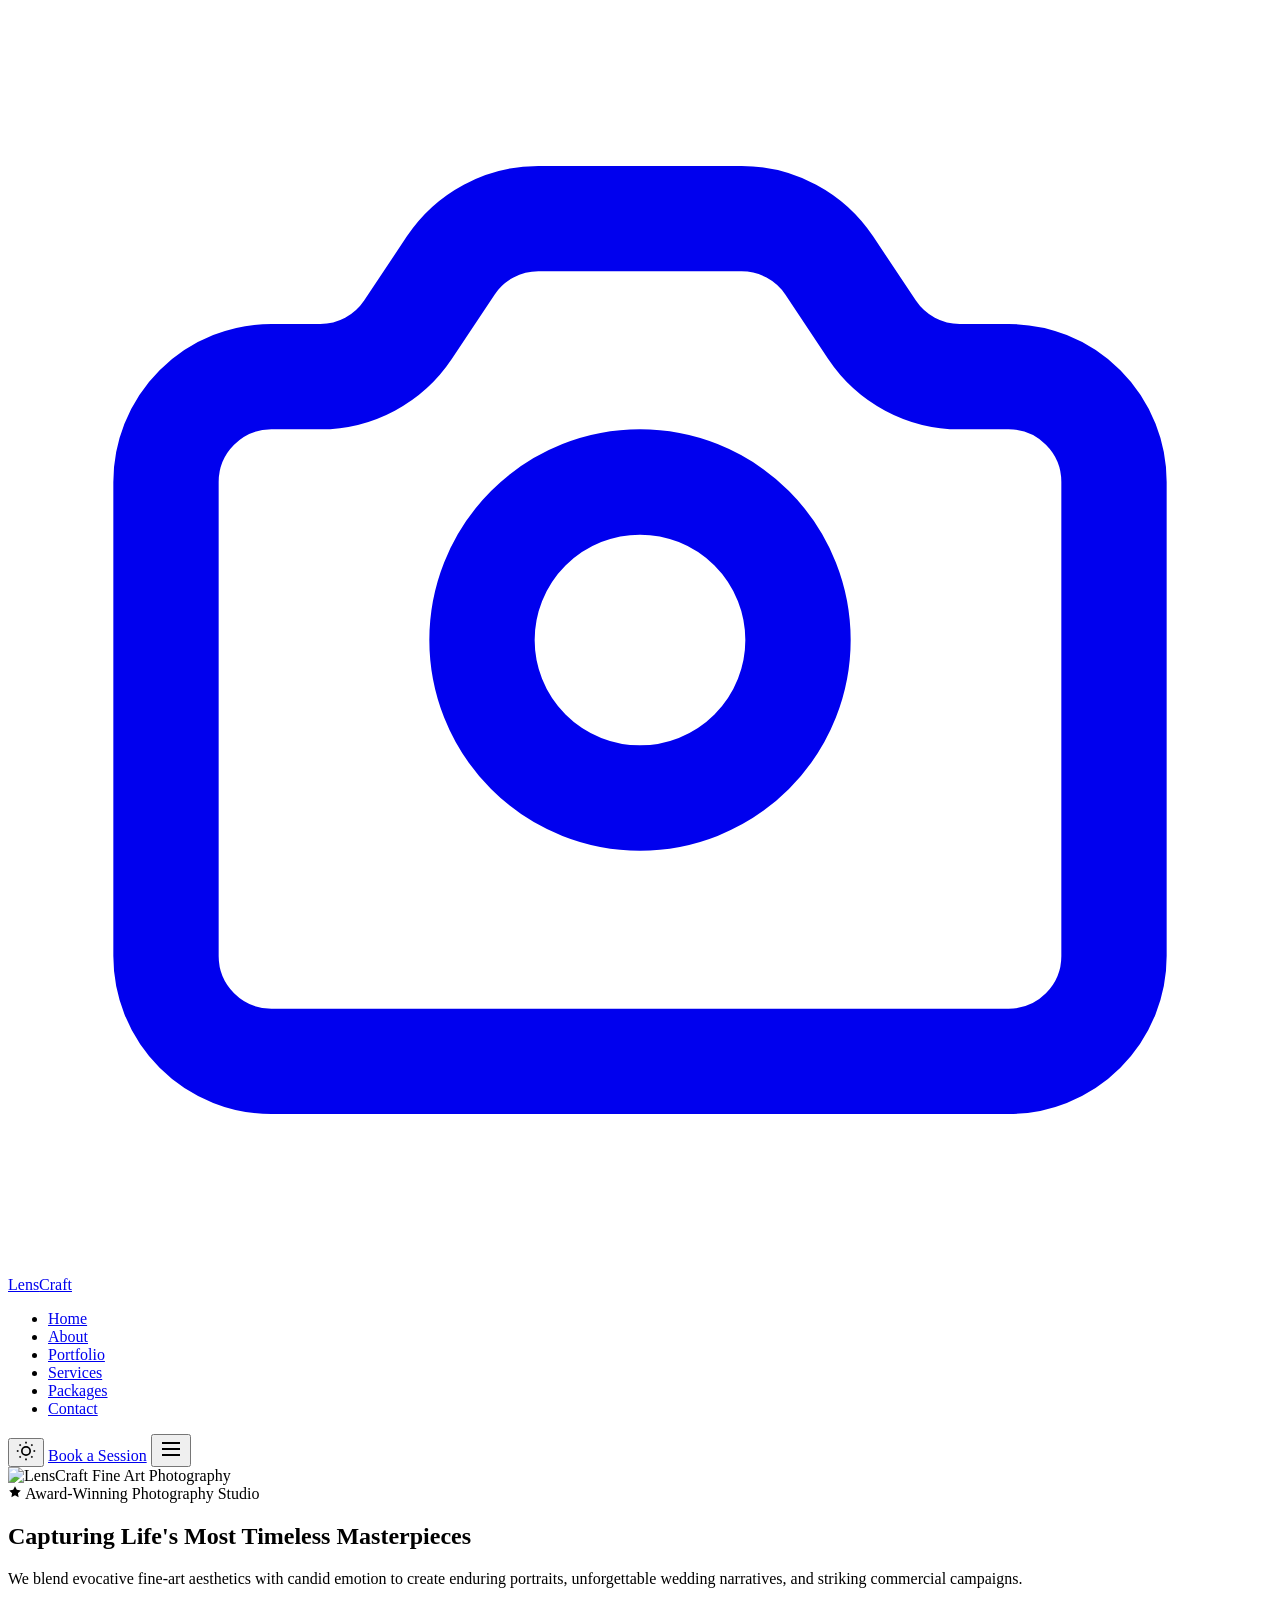
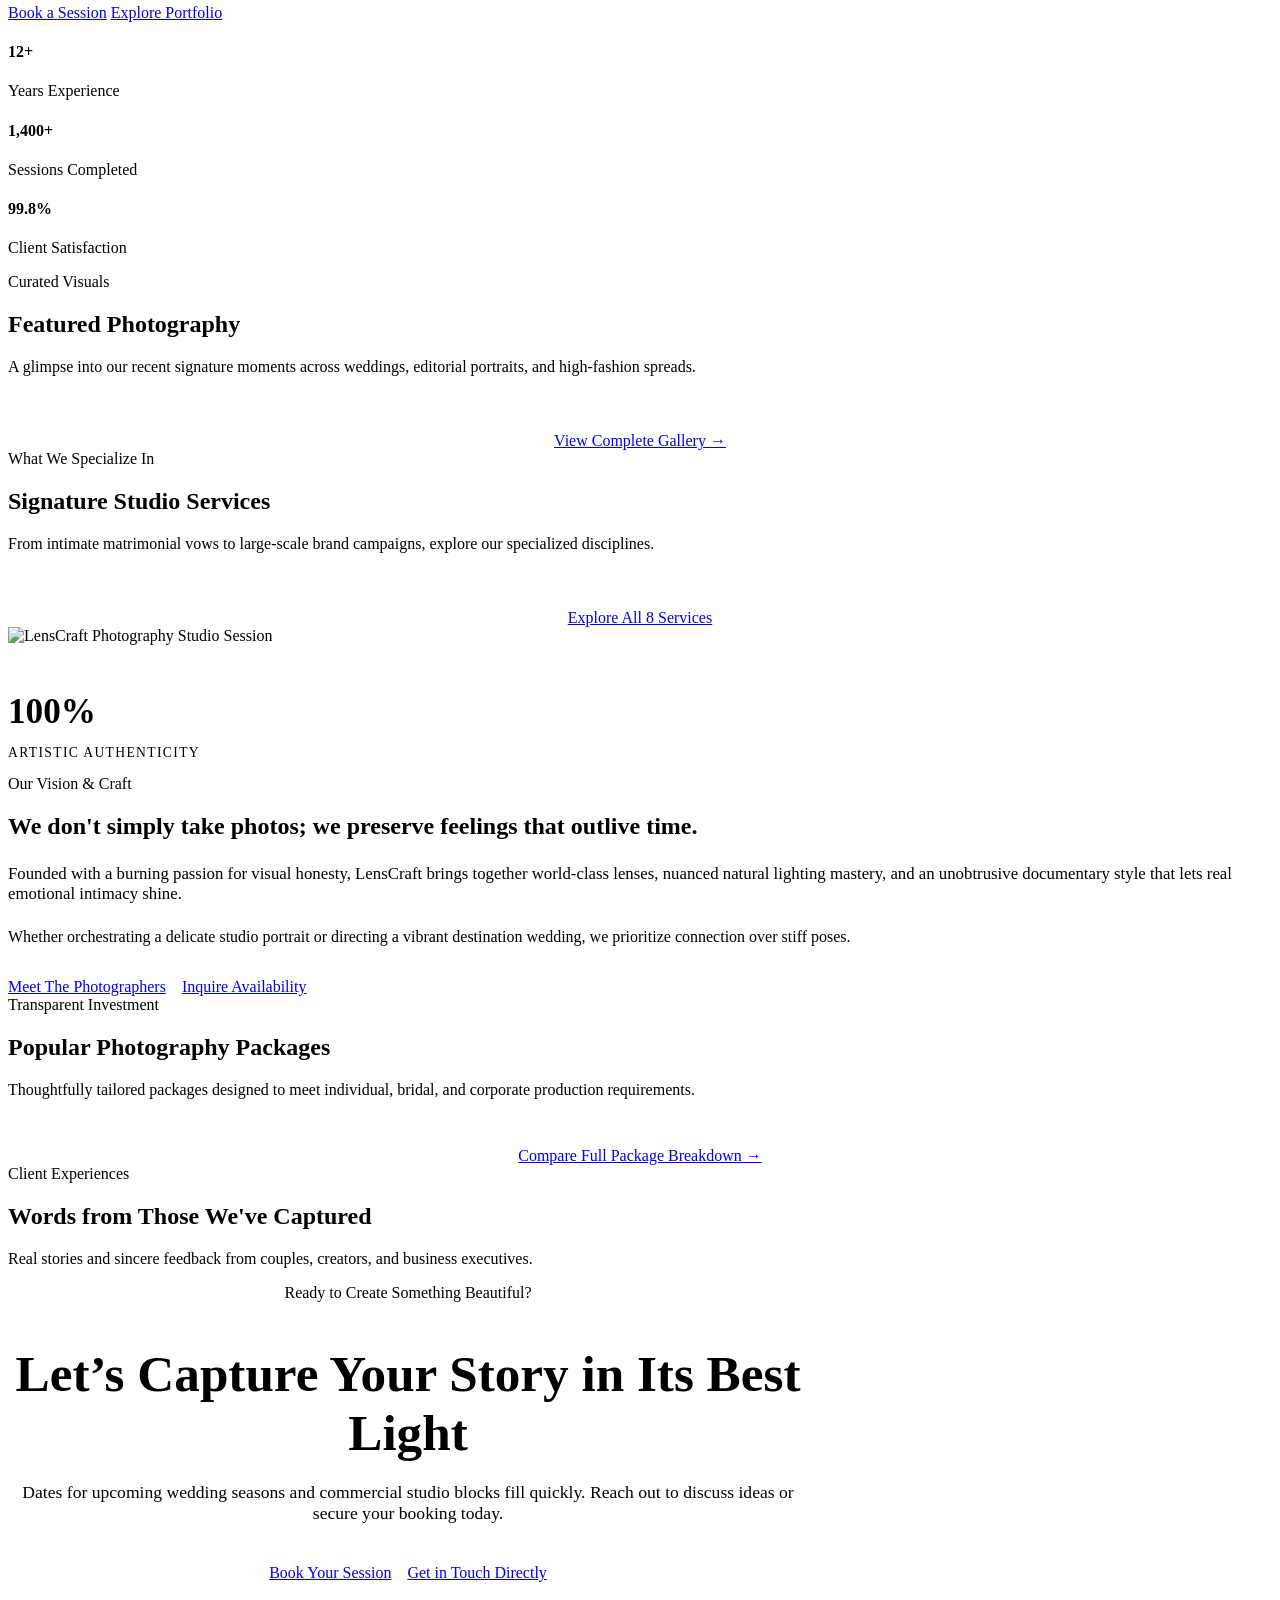
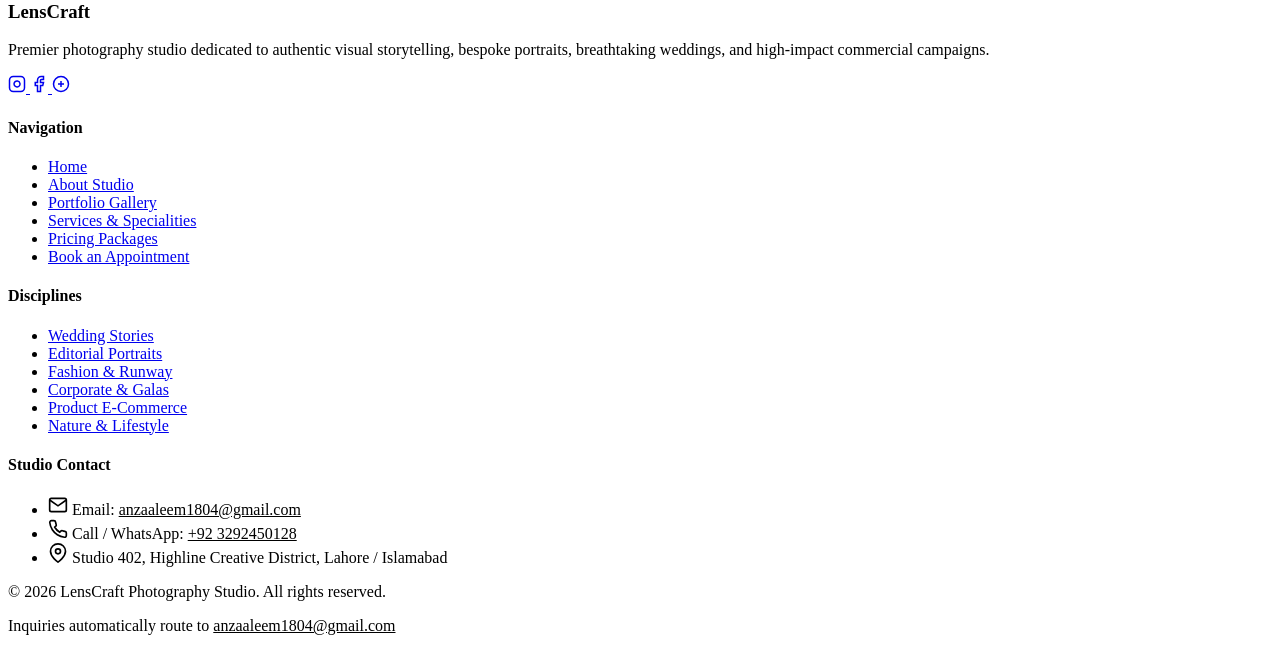
==== index.html @ 735a3389 "Add files via upload" ====
<!DOCTYPE html>
<html lang="en" data-theme="dark">
<head>
  <meta charset="UTF-8">
  <meta name="viewport" content="width=device-width, initial-scale=1.0">
  <title>LensCraft Photography Studio | Master Visual Storytelling</title>
  <meta name="description" content="Premier fine-art photography studio specializing in weddings, editorial portraits, fashion, corporate events, and commercial product photography.">
  <link rel="preconnect" href="https://fonts.googleapis.com">
  <link rel="preconnect" href="https://fonts.gstatic.com" crossorigin>
  <link href="https://fonts.googleapis.com/css2?family=Cormorant+Garamond:ital,wght@0,400;0,500;0,600;0,700;1,400&family=Plus+Jakarta+Sans:wght@300;400;500;600;700&display=swap" rel="stylesheet">
  <link rel="stylesheet" href="css/style.css">
  <link rel="stylesheet" href="css/components.css">
</head>
<body>

  <!-- Navigation Bar -->
  <header class="navbar">
    <div class="nav-container">
      <a href="index.html" class="nav-brand">
        <svg class="brand-icon" viewBox="0 0 24 24" fill="none" stroke="currentColor" stroke-width="2">
          <circle cx="12" cy="12" r="3"></circle>
          <path d="M3 9a2 2 0 0 1 2-2h.93a2 2 0 0 0 1.664-.89l.812-1.22A2 2 0 0 1 10.07 4h3.86a2 2 0 0 1 1.664.89l.812 1.22A2 2 0 0 0 18.07 7H19a2 2 0 0 1 2 2v9a2 2 0 0 1-2 2H5a2 2 0 0 1-2-2V9z"></path>
        </svg>
        Lens<span>Craft</span>
      </a>

      <ul class="nav-menu">
        <li><a href="index.html" class="nav-link active">Home</a></li>
        <li><a href="about.html" class="nav-link">About</a></li>
        <li><a href="portfolio.html" class="nav-link">Portfolio</a></li>
        <li><a href="services.html" class="nav-link">Services</a></li>
        <li><a href="packages.html" class="nav-link">Packages</a></li>
        <li><a href="contact.html" class="nav-link">Contact</a></li>
      </ul>

      <div class="nav-actions">
        <button class="theme-toggle-btn" aria-label="Toggle Dark/Light Mode" title="Toggle Theme">
          <svg class="icon-sun" width="20" height="20" viewBox="0 0 24 24" fill="none" stroke="currentColor" stroke-width="2">
            <circle cx="12" cy="12" r="5"></circle>
            <line x1="12" y1="1" x2="12" y2="3"></line>
            <line x1="12" y1="21" x2="12" y2="23"></line>
            <line x1="4.22" y1="4.22" x2="5.64" y2="5.64"></line>
            <line x1="18.36" y1="18.36" x2="19.78" y2="19.78"></line>
            <line x1="1" y1="12" x2="3" y2="12"></line>
            <line x1="21" y1="12" x2="23" y2="12"></line>
            <line x1="4.22" y1="19.78" x2="5.64" y2="18.36"></line>
            <line x1="18.36" y1="5.64" x2="19.78" y2="4.22"></line>
          </svg>
          <svg class="icon-moon" width="20" height="20" viewBox="0 0 24 24" fill="none" stroke="currentColor" stroke-width="2" style="display:none;">
            <path d="M21 12.79A9 9 0 1 1 11.21 3 7 7 0 0 0 21 12.79z"></path>
          </svg>
        </button>
        <a href="booking.html" class="btn btn-primary btn-sm">Book a Session</a>
        <button class="mobile-nav-toggle" aria-label="Open Navigation Menu">
          <svg width="24" height="24" viewBox="0 0 24 24" fill="none" stroke="currentColor" stroke-width="2">
            <line x1="3" y1="12" x2="21" y2="12"></line>
            <line x1="3" y1="6" x2="21" y2="6"></line>
            <line x1="3" y1="18" x2="21" y2="18"></line>
          </svg>
        </button>
      </div>
    </div>
  </header>

  <main id="main-content">
    <!-- Hero Section -->
    <section class="hero">
      <img src="https://images.unsplash.com/photo-1492691527719-9d1e07e534b4?auto=format&fit=crop&w=1920&q=80" alt="LensCraft Fine Art Photography" class="hero-bg-media">
      <div class="hero-overlay"></div>
      
      <div class="hero-content">
        <span class="hero-subtitle">
          <svg width="14" height="14" viewBox="0 0 24 24" fill="currentColor"><polygon points="12 2 15.09 8.26 22 9.27 17 14.14 18.18 21.02 12 17.77 5.82 21.02 7 14.14 2 9.27 8.91 8.26 12 2"></polygon></svg>
          Award-Winning Photography Studio
        </span>
        <h1 class="hero-title">Capturing Life's Most Timeless Masterpieces</h1>
        <p class="hero-desc">We blend evocative fine-art aesthetics with candid emotion to create enduring portraits, unforgettable wedding narratives, and striking commercial campaigns.</p>
        
        <div class="hero-btns">
          <a href="booking.html" class="btn btn-primary">Book a Session</a>
          <a href="portfolio.html" class="btn btn-outline">Explore Portfolio</a>
        </div>

        <div class="hero-badges">
          <div class="badge-item">
            <h4>12+</h4>
            <p>Years Experience</p>
          </div>
          <div class="badge-item">
            <h4>1,400+</h4>
            <p>Sessions Completed</p>
          </div>
          <div class="badge-item">
            <h4>99.8%</h4>
            <p>Client Satisfaction</p>
          </div>
        </div>
      </div>
    </section>

    <!-- Featured Work Grid -->
    <section class="section">
      <div class="container">
        <div class="section-header">
          <span class="section-tag">Curated Visuals</span>
          <h2>Featured Photography</h2>
          <p>A glimpse into our recent signature moments across weddings, editorial portraits, and high-fashion spreads.</p>
        </div>

        <div class="portfolio-grid" id="homeFeaturedGrid">
          <!-- Populated dynamically via JS -->
        </div>

        <div style="text-align: center; margin-top: 3.5rem;">
          <a href="portfolio.html" class="btn btn-outline">View Complete Gallery &rarr;</a>
        </div>
      </div>
    </section>

    <!-- Services Overview -->
    <section class="section section-alt">
      <div class="container">
        <div class="section-header">
          <span class="section-tag">What We Specialize In</span>
          <h2>Signature Studio Services</h2>
          <p>From intimate matrimonial vows to large-scale brand campaigns, explore our specialized disciplines.</p>
        </div>

        <div class="services-grid" id="homeServicesGrid">
          <!-- Populated dynamically via JS -->
        </div>

        <div style="text-align: center; margin-top: 3.5rem;">
          <a href="services.html" class="btn btn-primary">Explore All 8 Services</a>
        </div>
      </div>
    </section>

    <!-- About Preview -->
    <section class="section">
      <div class="container">
        <div class="about-grid">
          <div class="about-image-stack">
            <img src="https://images.unsplash.com/photo-1542038784456-1ea8e935640e?auto=format&fit=crop&w=800&q=80" alt="LensCraft Photography Studio Session" class="about-main-img">
            <div class="about-floating-badge">
              <h4 style="color:var(--accent-gold); font-size: 2.2rem; margin-bottom: 0.2rem;">100%</h4>
              <p style="font-size: 0.85rem; text-transform: uppercase; letter-spacing: 0.1em; color: var(--text-muted);">Artistic Authenticity</p>
            </div>
          </div>

          <div class="about-text-content">
            <span class="section-tag">Our Vision & Craft</span>
            <h2>We don't simply take photos; we preserve feelings that outlive time.</h2>
            <p style="margin: 1.5rem 0; color: var(--text-muted); font-size: 1.05rem;">
              Founded with a burning passion for visual honesty, LensCraft brings together world-class lenses, nuanced natural lighting mastery, and an unobtrusive documentary style that lets real emotional intimacy shine.
            </p>
            <p style="margin-bottom: 2rem; color: var(--text-muted);">
              Whether orchestrating a delicate studio portrait or directing a vibrant destination wedding, we prioritize connection over stiff poses.
            </p>
            <div style="display: flex; gap: 1rem; flex-wrap: wrap;">
              <a href="about.html" class="btn btn-outline">Meet The Photographers</a>
              <a href="booking.html" class="btn btn-primary">Inquire Availability</a>
            </div>
          </div>
        </div>
      </div>
    </section>

    <!-- Featured Packages Preview -->
    <section class="section section-alt">
      <div class="container">
        <div class="section-header">
          <span class="section-tag">Transparent Investment</span>
          <h2>Popular Photography Packages</h2>
          <p>Thoughtfully tailored packages designed to meet individual, bridal, and corporate production requirements.</p>
        </div>

        <div class="packages-grid" id="homePackagesGrid">
          <!-- Populated dynamically via JS -->
        </div>

        <div style="text-align: center; margin-top: 3rem;">
          <a href="packages.html" class="btn btn-outline">Compare Full Package Breakdown &rarr;</a>
        </div>
      </div>
    </section>

    <!-- Testimonials Section -->
    <section class="section">
      <div class="container">
        <div class="section-header">
          <span class="section-tag">Client Experiences</span>
          <h2>Words from Those We've Captured</h2>
          <p>Real stories and sincere feedback from couples, creators, and business executives.</p>
        </div>

        <div class="testimonials-grid" id="homeTestimonialsGrid">
          <!-- Populated dynamically via JS -->
        </div>
      </div>
    </section>

    <!-- Call to Action Banner -->
    <section class="section" style="background: radial-gradient(circle at center, rgba(197, 168, 128, 0.12) 0%, var(--bg-secondary) 100%); border-top: 1px solid var(--border-color); border-bottom: 1px solid var(--border-color);">
      <div class="container" style="text-align: center; max-width: 800px;">
        <span class="section-tag">Ready to Create Something Beautiful?</span>
        <h2 style="font-size: clamp(2.2rem, 4vw, 3.4rem); margin-bottom: 1.25rem;">Let’s Capture Your Story in Its Best Light</h2>
        <p style="color: var(--text-muted); font-size: 1.1rem; margin-bottom: 2.5rem;">
          Dates for upcoming wedding seasons and commercial studio blocks fill quickly. Reach out to discuss ideas or secure your booking today.
        </p>
        <div style="display: flex; gap: 1rem; justify-content: center; flex-wrap: wrap;">
          <a href="booking.html" class="btn btn-primary">Book Your Session</a>
          <a href="contact.html" class="btn btn-outline">Get in Touch Directly</a>
        </div>
      </div>
    </section>
  </main>

  <!-- Global Footer -->
  <footer class="footer">
    <div class="container">
      <div class="footer-grid">
        <div class="footer-brand">
          <h3>Lens<span>Craft</span></h3>
          <p>Premier photography studio dedicated to authentic visual storytelling, bespoke portraits, breathtaking weddings, and high-impact commercial campaigns.</p>
          <div class="footer-socials">
            <a href="https://instagram.com" target="_blank" rel="noopener" class="social-icon" aria-label="Instagram">
              <svg width="18" height="18" viewBox="0 0 24 24" fill="none" stroke="currentColor" stroke-width="2"><rect x="2" y="2" width="20" height="20" rx="5" ry="5"></rect><path d="M16 11.37A4 4 0 1 1 12.63 8 4 4 0 0 1 16 11.37z"></path><line x1="17.5" y1="6.5" x2="17.51" y2="6.5"></line></svg>
            </a>
            <a href="https://facebook.com" target="_blank" rel="noopener" class="social-icon" aria-label="Facebook">
              <svg width="18" height="18" viewBox="0 0 24 24" fill="none" stroke="currentColor" stroke-width="2"><path d="M18 2h-3a5 5 0 0 0-5 5v3H7v4h3v8h4v-8h3l1-4h-4V7a1 1 0 0 1 1-1h3z"></path></svg>
            </a>
            <a href="https://pinterest.com" target="_blank" rel="noopener" class="social-icon" aria-label="Pinterest">
              <svg width="18" height="18" viewBox="0 0 24 24" fill="none" stroke="currentColor" stroke-width="2"><line x1="12" y1="8" x2="12" y2="16"></line><line x1="8" y1="12" x2="16" y2="12"></line><circle cx="12" cy="12" r="10"></circle></svg>
            </a>
          </div>
        </div>

        <div>
          <h4 class="footer-title">Navigation</h4>
          <ul class="footer-links">
            <li><a href="index.html">Home</a></li>
            <li><a href="about.html">About Studio</a></li>
            <li><a href="portfolio.html">Portfolio Gallery</a></li>
            <li><a href="services.html">Services & Specialities</a></li>
            <li><a href="packages.html">Pricing Packages</a></li>
            <li><a href="booking.html">Book an Appointment</a></li>
          </ul>
        </div>

        <div>
          <h4 class="footer-title">Disciplines</h4>
          <ul class="footer-links">
            <li><a href="portfolio.html?cat=wedding">Wedding Stories</a></li>
            <li><a href="portfolio.html?cat=portrait">Editorial Portraits</a></li>
            <li><a href="portfolio.html?cat=fashion">Fashion & Runway</a></li>
            <li><a href="portfolio.html?cat=event">Corporate & Galas</a></li>
            <li><a href="portfolio.html?cat=product">Product E-Commerce</a></li>
            <li><a href="portfolio.html?cat=lifestyle">Nature & Lifestyle</a></li>
          </ul>
        </div>

        <div>
          <h4 class="footer-title">Studio Contact</h4>
          <ul class="footer-contact-list">
            <li>
              <svg width="20" height="20" viewBox="0 0 24 24" fill="none" stroke="currentColor" stroke-width="2"><path d="M4 4h16c1.1 0 2 .9 2 2v12c0 1.1-.9 2-2 2H4c-1.1 0-2-.9-2-2V6c0-1.1.9-2 2-2z"></path><polyline points="22,6 12,13 2,6"></polyline></svg>
              <span>Email: <a href="mailto:anzaaleem1804@gmail.com" style="color:var(--accent-gold); font-weight:500;">anzaaleem1804@gmail.com</a></span>
            </li>
            <li>
              <svg width="20" height="20" viewBox="0 0 24 24" fill="none" stroke="currentColor" stroke-width="2"><path d="M22 16.92v3a2 2 0 0 1-2.18 2 19.79 19.79 0 0 1-8.63-3.07 19.5 19.5 0 0 1-6-6 19.79 19.79 0 0 1-3.07-8.67A2 2 0 0 1 4.11 2h3a2 2 0 0 1 2 1.72 12.84 12.84 0 0 0 .7 2.81 2 2 0 0 1-.45 2.11L8.09 9.91a16 16 0 0 0 6 6l1.27-1.27a2 2 0 0 1 2.11-.45 12.84 12.84 0 0 0 2.81.7A2 2 0 0 1 22 16.92z"></path></svg>
              <span>Call / WhatsApp: <a href="tel:+923292450128" style="color:var(--accent-gold); font-weight:500;">+92 3292450128</a></span>
            </li>
            <li>
              <svg width="20" height="20" viewBox="0 0 24 24" fill="none" stroke="currentColor" stroke-width="2"><path d="M21 10c0 7-9 13-9 13s-9-6-9-13a9 9 0 0 1 18 0z"></path><circle cx="12" cy="10" r="3"></circle></svg>
              <span>Studio 402, Highline Creative District, Lahore / Islamabad</span>
            </li>
          </ul>
        </div>
      </div>

      <div class="footer-bottom">
        <p>&copy; 2026 LensCraft Photography Studio. All rights reserved.</p>
        <p>Inquiries automatically route to <a href="mailto:anzaaleem1804@gmail.com" style="color:var(--accent-gold);">anzaaleem1804@gmail.com</a></p>
      </div>
    </div>
  </footer>

  <script src="js/data.js"></script>
  <script src="js/app.js"></script>
  <script src="js/chatbot.js"></script>
  <script>
    // Populate Home Page Sections
    document.addEventListener('DOMContentLoaded', () => {
      // 1. Featured Work (first 6 items)
      const featuredGrid = document.getElementById('homeFeaturedGrid');
      const featuredItems = LENSCRAFT_DATA.portfolio.slice(0, 6);
      
      featuredGrid.innerHTML = featuredItems.map((item, idx) => `
        <article class="portfolio-card" onclick="openLightbox(LENSCRAFT_DATA.portfolio, ${idx})" role="button" tabindex="0" aria-label="View ${item.title}">
          <div class="portfolio-card-media">
            <img src="${item.image}" alt="${item.title}" loading="lazy">
            <div class="portfolio-view-icon">
              <svg width="18" height="18" viewBox="0 0 24 24" fill="none" stroke="currentColor" stroke-width="2">
                <polyline points="15 3 21 3 21 9"></polyline>
                <polyline points="9 21 3 21 3 15"></polyline>
                <line x1="21" y1="3" x2="14" y2="10"></line>
                <line x1="3" y1="21" x2="10" y2="14"></line>
              </svg>
            </div>
            <div class="portfolio-card-overlay">
              <span class="portfolio-category-tag">${item.categoryLabel}</span>
              <div class="portfolio-card-info">
                <h3>${item.title}</h3>
                <p>${item.description}</p>
              </div>
            </div>
          </div>
        </article>
      `).join('');

      // 2. Services Overview (first 3 preview)
      const servicesGrid = document.getElementById('homeServicesGrid');
      servicesGrid.innerHTML = LENSCRAFT_DATA.services.slice(0, 3).map(service => `
        <div class="service-card">
          <div class="service-card-media">
            <img src="${service.image}" alt="${service.title}" loading="lazy">
          </div>
          <div class="service-card-body">
            <h3>${service.title}</h3>
            <p>${service.description}</p>
            <ul class="service-card-features">
              ${service.features.slice(0, 3).map(f => `
                <li>
                  <svg width="16" height="16" viewBox="0 0 24 24" fill="none" stroke="currentColor" stroke-width="2"><polyline points="20 6 9 17 4 12"></polyline></svg>
                  ${f}
                </li>
              `).join('')}
            </ul>
            <a href="booking.html?service=${encodeURIComponent(service.title)}" class="btn btn-outline btn-block">Book This Service</a>
          </div>
        </div>
      `).join('');

      // 3. Featured Packages
      const packagesGrid = document.getElementById('homePackagesGrid');
      packagesGrid.innerHTML = LENSCRAFT_DATA.packages.map(pkg => `
        <div class="package-card ${pkg.popular ? 'featured' : ''}">
          ${pkg.popular ? '<div class="package-badge">Most Popular Choice</div>' : ''}
          <div class="package-header">
            <h3 class="package-title">${pkg.name}</h3>
            <p style="color:var(--text-muted); font-size:0.9rem;">${pkg.subtitle}</p>
            <div class="package-price-wrap">
              <span class="package-currency">$</span>
              <span class="package-price">${pkg.price.replace('$', '')}</span>
            </div>
            <span class="package-duration">${pkg.duration}</span>
          </div>
          <ul class="package-features">
            ${pkg.features.map(f => `
              <li>
                <svg width="18" height="18" viewBox="0 0 24 24" fill="none" stroke="currentColor" stroke-width="2"><polyline points="20 6 9 17 4 12"></polyline></svg>
                ${f}
              </li>
            `).join('')}
          </ul>
          <a href="booking.html?package=${encodeURIComponent(pkg.name)}" class="btn ${pkg.popular ? 'btn-primary' : 'btn-outline'} btn-block">Book This Package</a>
        </div>
      `).join('');

      // 4. Testimonials
      const testimonialsGrid = document.getElementById('homeTestimonialsGrid');
      testimonialsGrid.innerHTML = LENSCRAFT_DATA.testimonials.map(t => `
        <div class="testimonial-card">
          <div class="testimonial-rating">
            ${'★'.repeat(t.rating)}
          </div>
          <p class="testimonial-text">"${t.text}"</p>
          <div class="testimonial-author">
            <img src="${t.avatar}" alt="${t.name}" class="testimonial-avatar" loading="lazy">
            <div class="testimonial-info">
              <h4>${t.name}</h4>
              <span class="testimonial-service">${t.service}</span>
            </div>
          </div>
        </div>
      `).join('');
    });
  </script>
</body>
</html>
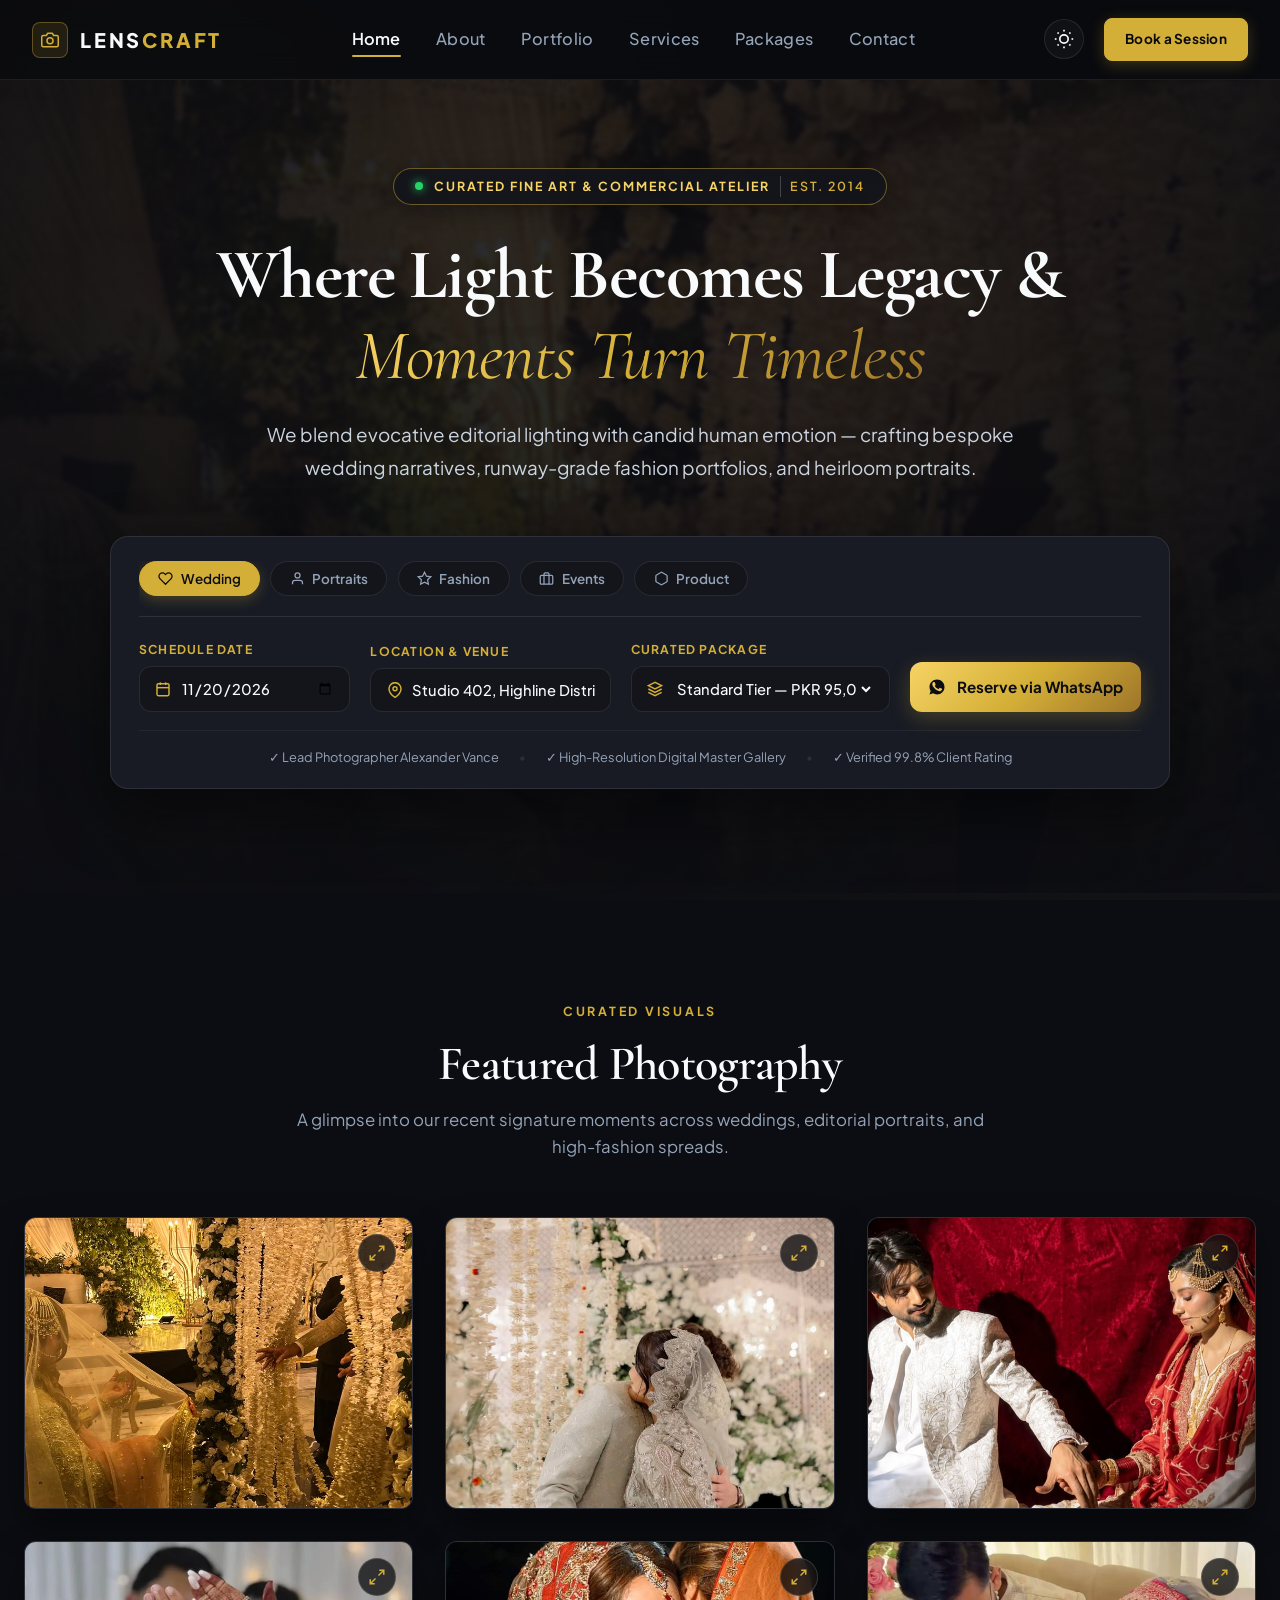
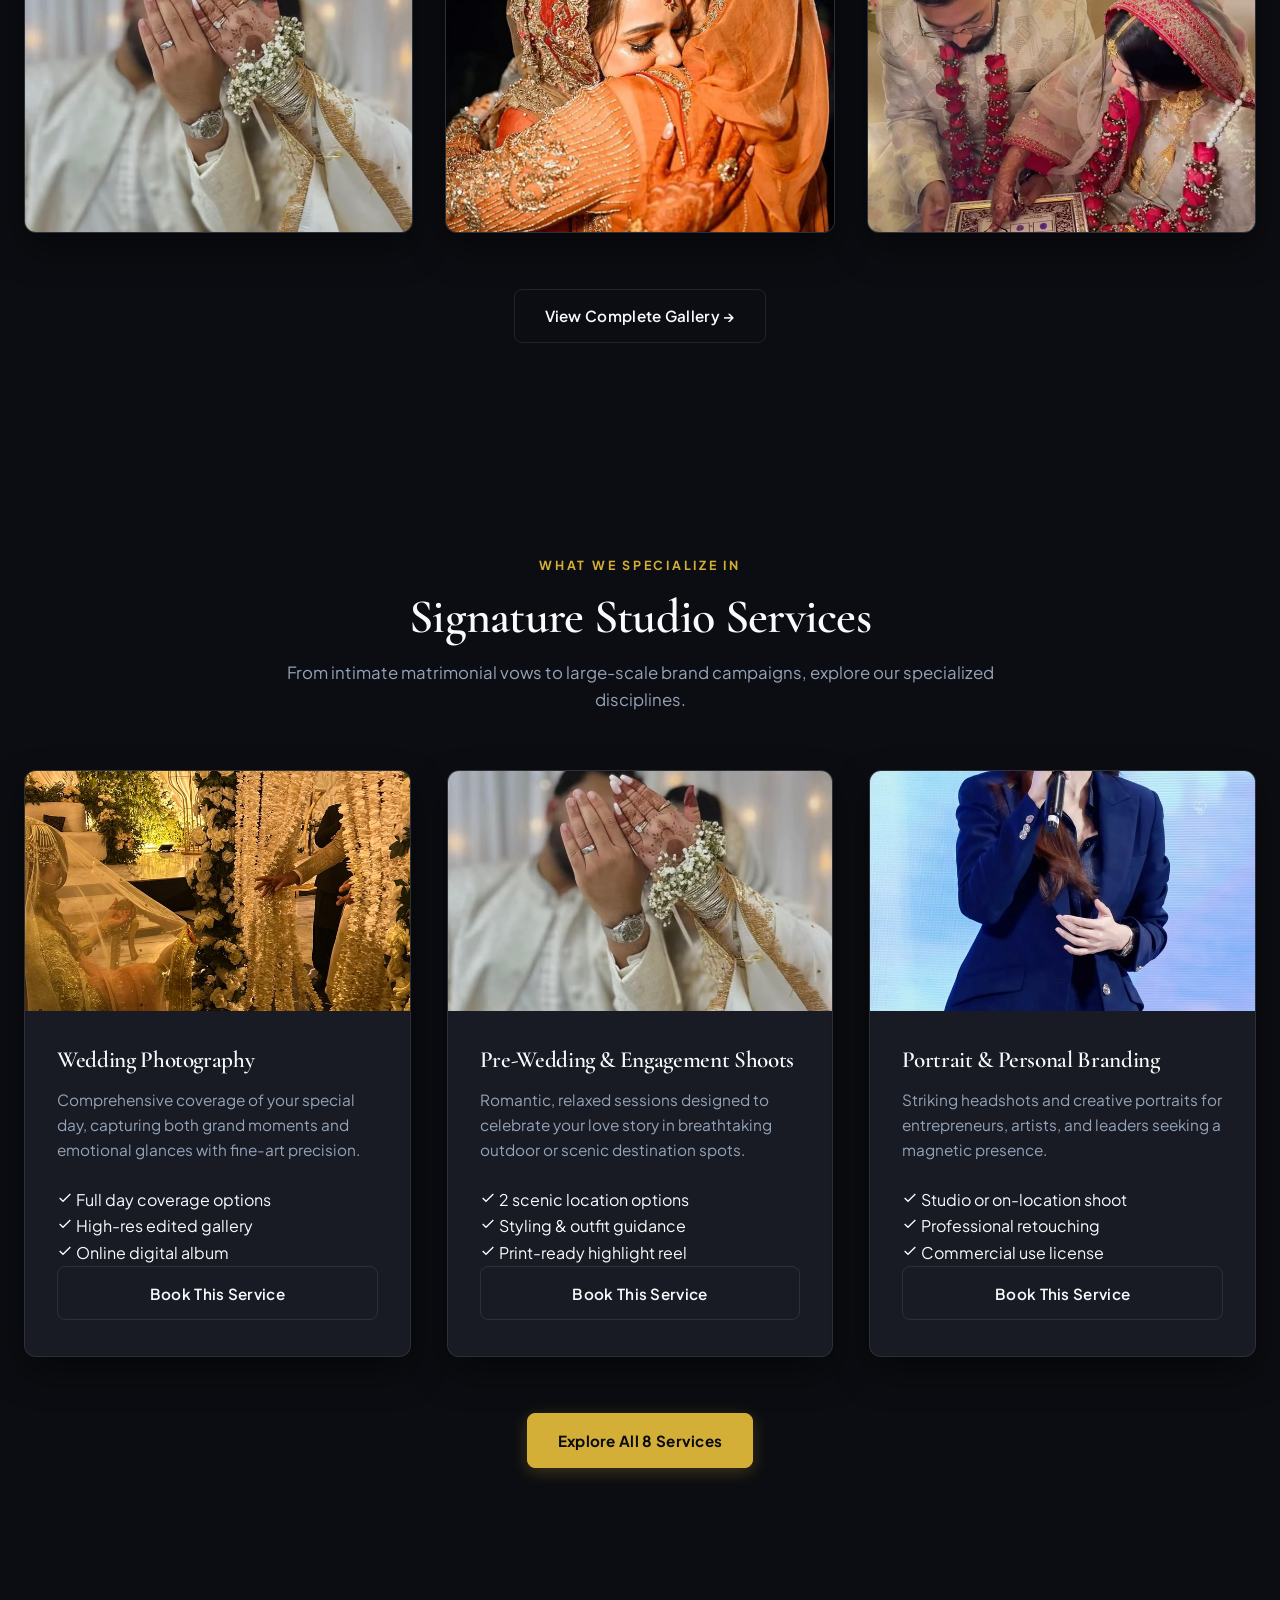
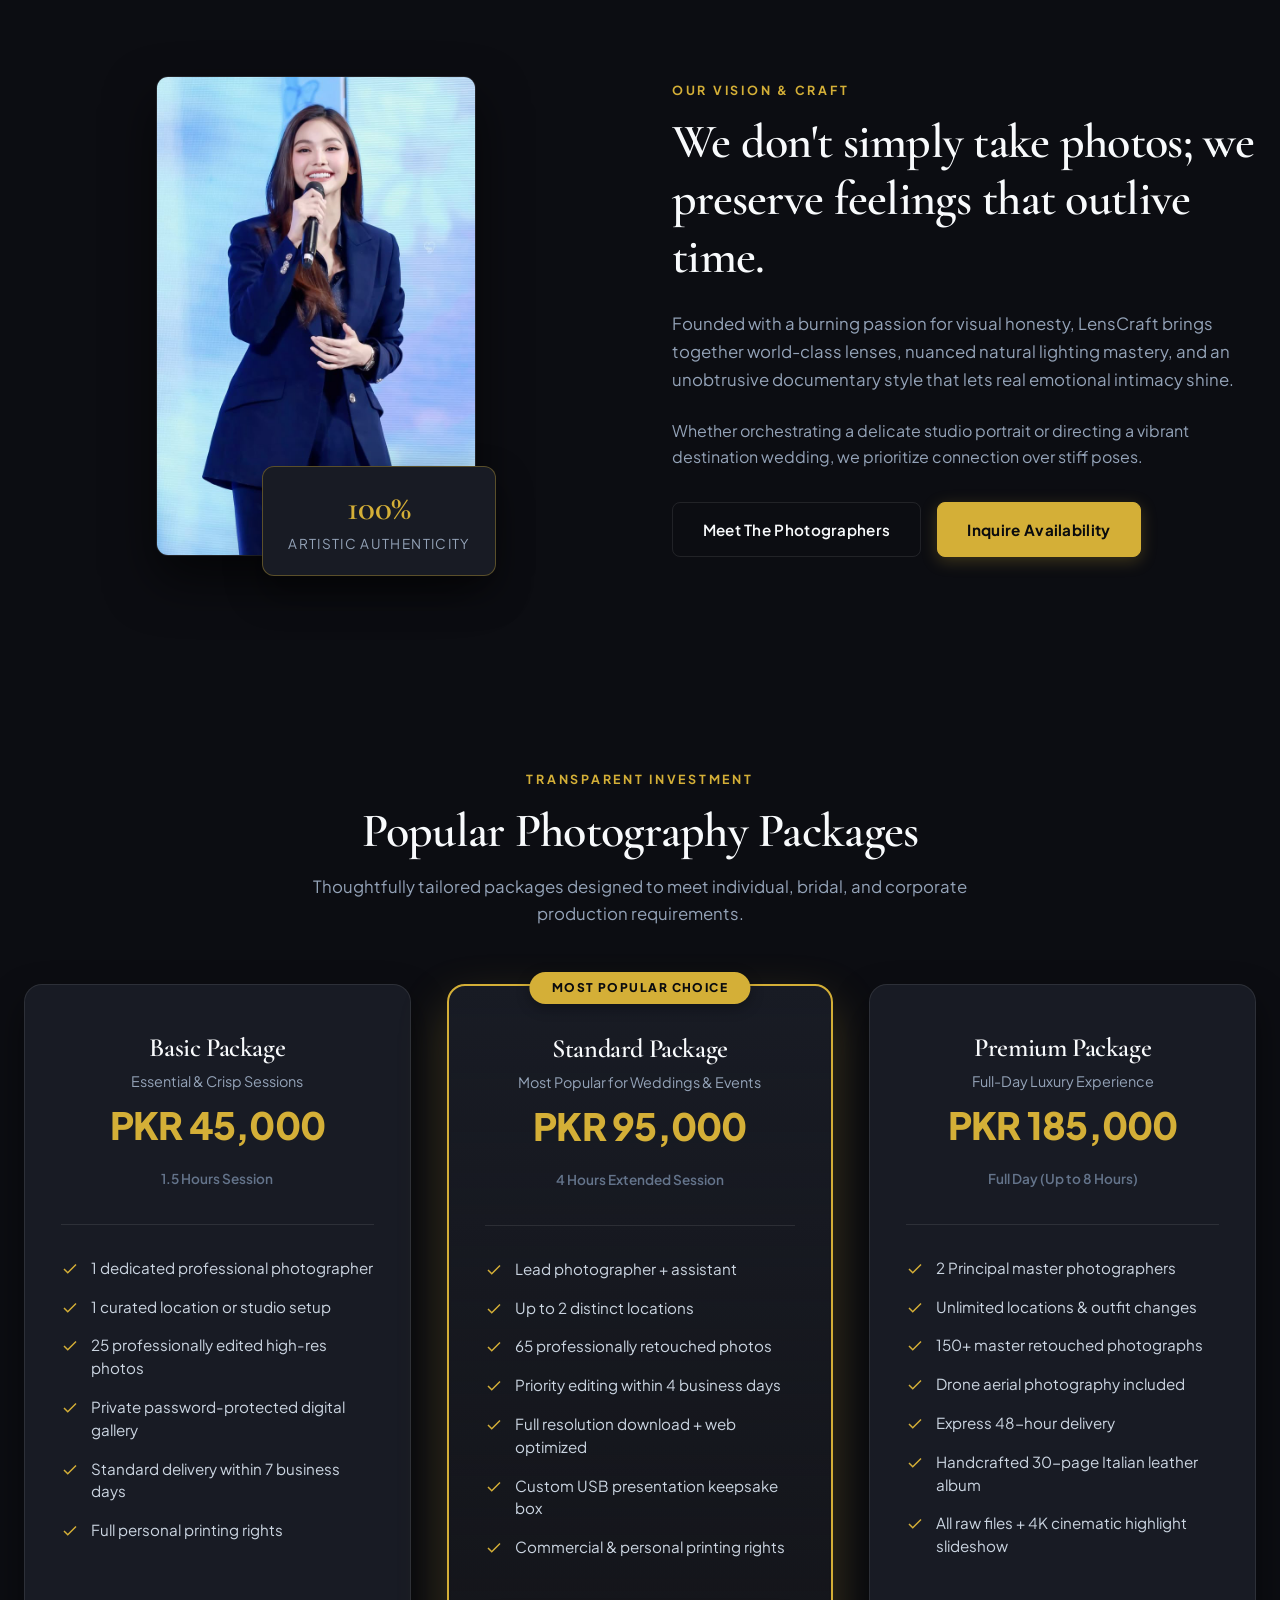
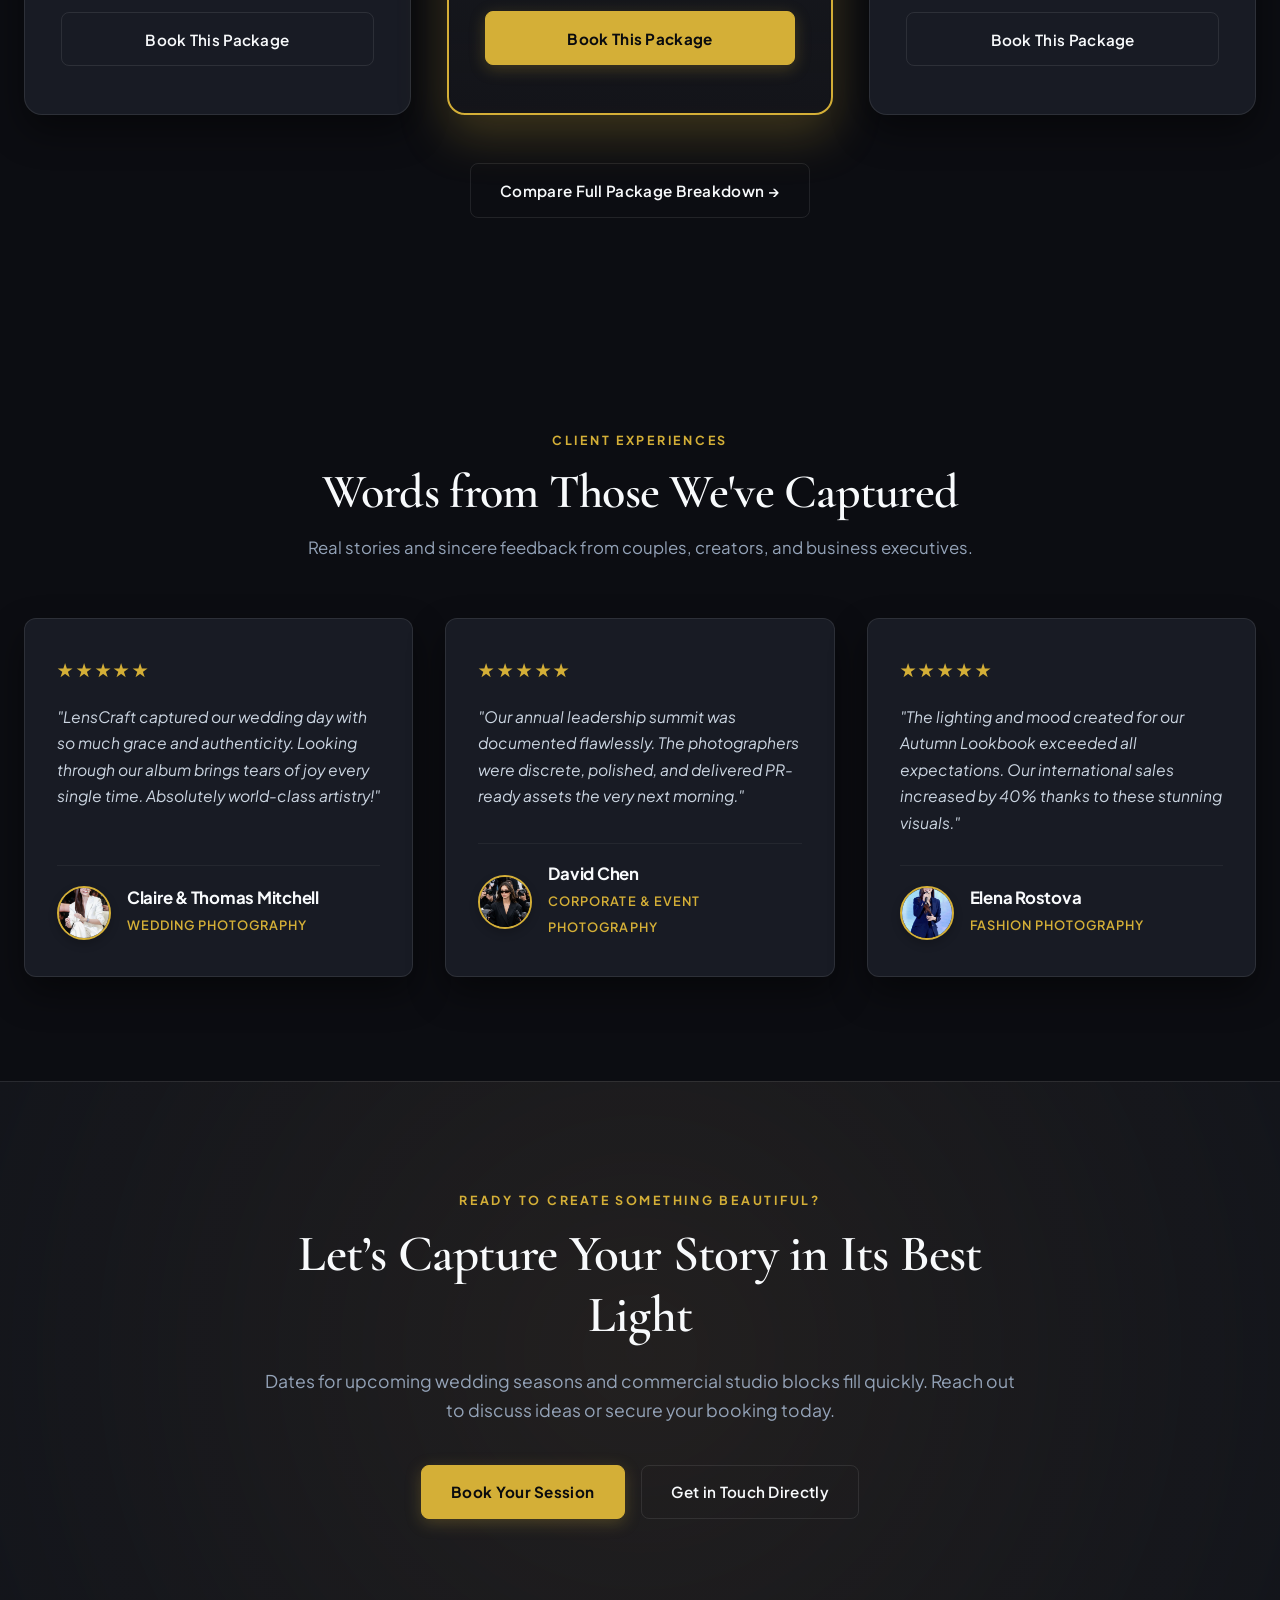
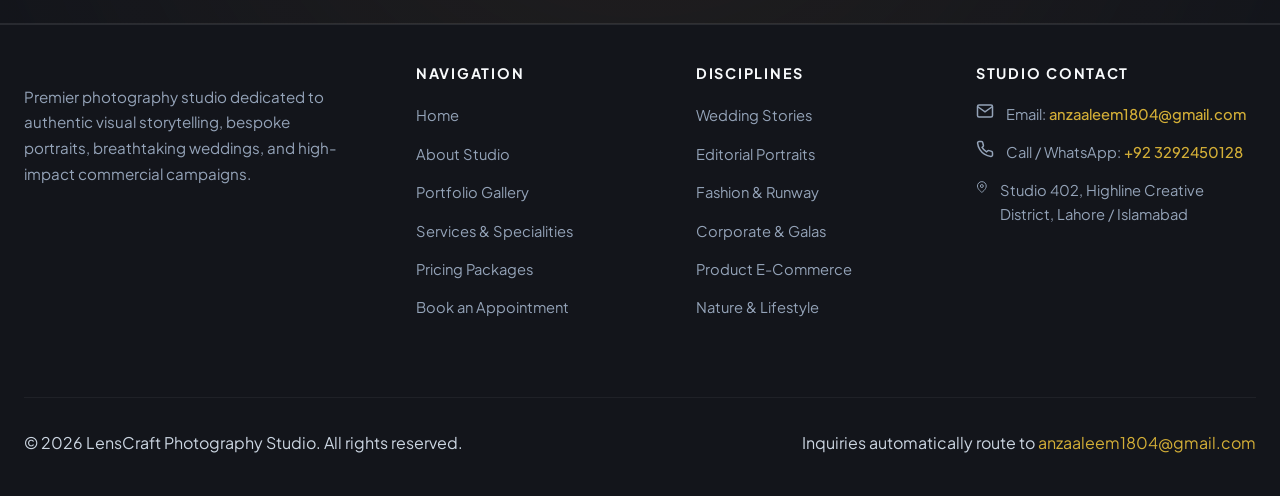
==== commit 3b3c45fe: "version 1.9" ====
--- a/index.html
+++ b/index.html
@@ -1,4 +1,4 @@
-<!DOCTYPE html>
+﻿<!DOCTYPE html>
 <html lang="en" data-theme="dark">
 <head>
   <meta charset="UTF-8">
@@ -7,9 +7,9 @@
   <meta name="description" content="Premier fine-art photography studio specializing in weddings, editorial portraits, fashion, corporate events, and commercial product photography.">
   <link rel="preconnect" href="https://fonts.googleapis.com">
   <link rel="preconnect" href="https://fonts.gstatic.com" crossorigin>
-  <link href="https://fonts.googleapis.com/css2?family=Cormorant+Garamond:ital,wght@0,400;0,500;0,600;0,700;1,400&family=Plus+Jakarta+Sans:wght@300;400;500;600;700&display=swap" rel="stylesheet">
-  <link rel="stylesheet" href="css/style.css">
-  <link rel="stylesheet" href="css/components.css">
+  <link href="https://fonts.googleapis.com/css2?family=Cormorant+Garamond:ital,wght@0,400;0,500;0,600;0,700;1,400&family=Plus+Jakarta+Sans:wght@300;400;500;600;700;800" rel="stylesheet">
+  <link rel="stylesheet" href="css/style.css?v=1794331315">
+  <link rel="stylesheet" href="css/components.css?v=1794331315">
 </head>
 <body>
 
@@ -17,11 +17,13 @@
   <header class="navbar">
     <div class="nav-container">
       <a href="index.html" class="nav-brand">
-        <svg class="brand-icon" viewBox="0 0 24 24" fill="none" stroke="currentColor" stroke-width="2">
-          <circle cx="12" cy="12" r="3"></circle>
-          <path d="M3 9a2 2 0 0 1 2-2h.93a2 2 0 0 0 1.664-.89l.812-1.22A2 2 0 0 1 10.07 4h3.86a2 2 0 0 1 1.664.89l.812 1.22A2 2 0 0 0 18.07 7H19a2 2 0 0 1 2 2v9a2 2 0 0 1-2 2H5a2 2 0 0 1-2-2V9z"></path>
-        </svg>
-        Lens<span>Craft</span>
+        <span class="brand-monogram">
+          <svg viewBox="0 0 24 24" fill="none" stroke="currentColor" stroke-width="2" stroke-linecap="round" stroke-linejoin="round">
+            <path d="M23 19a2 2 0 0 1-2 2H3a2 2 0 0 1-2-2V8a2 2 0 0 1 2-2h4l2-3h6l2 3h4a2 2 0 0 1 2 2z"></path>
+            <circle cx="12" cy="13" r="4"></circle>
+          </svg>
+        </span>
+        <span class="brand-text">LENS<span>CRAFT</span></span>
       </a>
 
       <ul class="nav-menu">
@@ -63,39 +65,115 @@
   </header>
 
   <main id="main-content">
-    <!-- Hero Section -->
-    <section class="hero">
-      <img src="https://images.unsplash.com/photo-1492691527719-9d1e07e534b4?auto=format&fit=crop&w=1920&q=80" alt="LensCraft Fine Art Photography" class="hero-bg-media">
-      <div class="hero-overlay"></div>
-      
-      <div class="hero-content">
-        <span class="hero-subtitle">
-          <svg width="14" height="14" viewBox="0 0 24 24" fill="currentColor"><polygon points="12 2 15.09 8.26 22 9.27 17 14.14 18.18 21.02 12 17.77 5.82 21.02 7 14.14 2 9.27 8.91 8.26 12 2"></polygon></svg>
-          Award-Winning Photography Studio
-        </span>
-        <h1 class="hero-title">Capturing Life's Most Timeless Masterpieces</h1>
-        <p class="hero-desc">We blend evocative fine-art aesthetics with candid emotion to create enduring portraits, unforgettable wedding narratives, and striking commercial campaigns.</p>
-        
-        <div class="hero-btns">
-          <a href="booking.html" class="btn btn-primary">Book a Session</a>
-          <a href="portfolio.html" class="btn btn-outline">Explore Portfolio</a>
-        </div>
-
-        <div class="hero-badges">
-          <div class="badge-item">
-            <h4>12+</h4>
-            <p>Years Experience</p>
-          </div>
-          <div class="badge-item">
-            <h4>1,400+</h4>
-            <p>Sessions Completed</p>
-          </div>
-          <div class="badge-item">
-            <h4>99.8%</h4>
-            <p>Client Satisfaction</p>
-          </div>
-        </div>
-      </div>
+    <!-- Hero Section: Bespoke LensCraft Photography Atelier -->
+    <section class="hero-atelier-showcase">
+      <!-- Ambient Studio Lighting & Subtle Vignette Overlay -->
+      <div class="atelier-ambient-bg">
+        <img src="images/Wed 1.jpeg" alt="LensCraft Fine Art Photography" class="atelier-ambient-img" id="heroLiveImg">
+        <div class="atelier-ambient-scrim"></div>
+      </div>
+
+      <div class="container atelier-hero-content">
+        <!-- Floating Brand Pill -->
+        <div class="atelier-brand-badge">
+          <span class="badge-camera-dot"></span>
+          <span>CURATED FINE ART & COMMERCIAL ATELIER</span>
+          <span class="badge-edition">EST. 2014</span>
+        </div>
+
+        <!-- Master Headline -->
+        <h1 class="atelier-hero-title">
+          Where Light Becomes Legacy &<br>
+          <span class="atelier-gold-italic">Moments Turn Timeless</span>
+        </h1>
+
+        <p class="atelier-hero-lead">
+          We blend evocative editorial lighting with candid human emotion — crafting bespoke wedding narratives, runway-grade fashion portfolios, and heirloom portraits.
+        </p>
+
+        <!-- Signature Bespoke Booking & WhatsApp Console -->
+        <div class="atelier-booking-console">
+          
+          <!-- Category Quick Selector Tabs -->
+          <div class="console-tabs-bar" id="consoleCategoryTabs">
+            <button type="button" class="console-tab-btn active" data-cat="Wedding Stories" data-img="images/Wed 1.jpeg">
+              <svg width="15" height="15" viewBox="0 0 24 24" fill="none" stroke="currentColor" stroke-width="2"><path d="M20.84 4.61a5.5 5.5 0 0 0-7.78 0L12 5.67l-1.06-1.06a5.5 5.5 0 0 0-7.78 7.78l1.06 1.06L12 21.23l7.78-7.78 1.06-1.06a5.5 5.5 0 0 0 0-7.78z"></path></svg>
+              <span>Wedding</span>
+            </button>
+            <button type="button" class="console-tab-btn" data-cat="Editorial Portraits" data-img="images/potra 1.jpeg">
+              <svg width="15" height="15" viewBox="0 0 24 24" fill="none" stroke="currentColor" stroke-width="2"><path d="M20 21v-2a4 4 0 0 0-4-4H8a4 4 0 0 0-4 4v2"></path><circle cx="12" cy="7" r="4"></circle></svg>
+              <span>Portraits</span>
+            </button>
+            <button type="button" class="console-tab-btn" data-cat="Fashion & Runway" data-img="images/fash 1.jpeg">
+              <svg width="15" height="15" viewBox="0 0 24 24" fill="none" stroke="currentColor" stroke-width="2"><polygon points="12 2 15.09 8.26 22 9.27 17 14.14 18.18 21.02 12 17.77 5.82 21.02 7 14.14 2 9.27 8.91 8.26 12 2"></polygon></svg>
+              <span>Fashion</span>
+            </button>
+            <button type="button" class="console-tab-btn" data-cat="Corporate & Events" data-img="images/event 1.jpeg">
+              <svg width="15" height="15" viewBox="0 0 24 24" fill="none" stroke="currentColor" stroke-width="2"><rect x="2" y="7" width="20" height="14" rx="2" ry="2"></rect><path d="M16 21V5a2 2 0 0 0-2-2h-4a2 2 0 0 0-2 2v16"></path></svg>
+              <span>Events</span>
+            </button>
+            <button type="button" class="console-tab-btn" data-cat="Commercial Product" data-img="images/prod 1.jpeg">
+              <svg width="15" height="15" viewBox="0 0 24 24" fill="none" stroke="currentColor" stroke-width="2"><path d="M21 16V8a2 2 0 0 0-1-1.73l-7-4a2 2 0 0 0-2 0l-7 4A2 2 0 0 0 3 8v8a2 2 0 0 0 1 1.73l7 4a2 2 0 0 0 2 0l7-4A2 2 0 0 0 21 16z"></path></svg>
+              <span>Product</span>
+            </button>
+          </div>
+
+          <!-- Console Main Form -->
+          <form class="console-form-body" id="atelierHeroForm">
+            <!-- Col 1: Preferred Schedule -->
+            <div class="console-field">
+              <span class="field-meta">Schedule Date</span>
+              <div class="field-interactive">
+                <svg width="16" height="16" viewBox="0 0 24 24" fill="none" stroke="currentColor" stroke-width="2.2"><rect x="3" y="4" width="18" height="18" rx="2" ry="2"></rect><line x1="16" y1="2" x2="16" y2="6"></line><line x1="8" y1="2" x2="8" y2="6"></line><line x1="3" y1="10" x2="21" y2="10"></line></svg>
+                <input type="date" id="atelierDateInput" class="console-input" value="2026-11-20">
+              </div>
+            </div>
+
+            <!-- Col 2: Studio Location -->
+            <div class="console-field">
+              <span class="field-meta">Location & Venue</span>
+              <div class="field-interactive">
+                <svg width="16" height="16" viewBox="0 0 24 24" fill="none" stroke="currentColor" stroke-width="2.2"><path d="M21 10c0 7-9 13-9 13s-9-6-9-13a9 9 0 0 1 18 0z"></path><circle cx="12" cy="10" r="3"></circle></svg>
+                <input type="text" id="atelierLocationInput" class="console-input" placeholder="Studio 402 or On-Location" value="Studio 402, Highline District">
+              </div>
+            </div>
+
+            <!-- Col 3: Package Tier -->
+            <div class="console-field">
+              <span class="field-meta">Curated Package</span>
+              <div class="field-interactive">
+                <svg width="16" height="16" viewBox="0 0 24 24" fill="none" stroke="currentColor" stroke-width="2.2"><polygon points="12 2 2 7 12 12 22 7 12 2"></polygon><polyline points="2 17 12 22 22 17"></polyline><polyline points="2 12 12 17 22 12"></polyline></svg>
+                <select id="atelierPackageSelect" class="console-select">
+                  <option value="Standard Package (PKR 95,000)" selected>Standard Tier — PKR 95,000</option>
+                  <option value="Basic Package (PKR 45,000)">Basic Tier — PKR 45,000</option>
+                  <option value="Premium Package (PKR 185,000)">Premium Atelier — PKR 185,000</option>
+                  <option value="Custom Tailored Session">Custom Tailored Session</option>
+                </select>
+              </div>
+            </div>
+
+            <!-- Col 4: Action Button -->
+            <div class="console-action-field">
+              <button type="submit" class="atelier-btn-submit" id="atelierSubmitBtn">
+                <svg width="18" height="18" viewBox="0 0 24 24" fill="currentColor">
+                  <path d="M12.031 2C6.495 2 2 6.494 2 12.03c0 1.97.57 3.81 1.558 5.372L2 22l4.783-1.523A9.972 9.972 0 0 0 12.031 22C17.568 22 22 17.506 22 12.03 22 6.494 17.568 2 12.031 2zm5.79 14.195c-.244.685-1.22 1.258-1.706 1.334-.488.077-1.127.143-3.642-.897-3.218-1.33-5.285-4.606-5.446-4.821-.16-.215-1.306-1.74-1.306-3.32 0-1.579.827-2.357 1.12-2.678.293-.322.64-.403.854-.403.214 0 .428.002.614.012.198.01.464-.075.727.557.273.655.932 2.274 1.015 2.441.083.167.138.363.028.58-.11.218-.166.353-.327.546-.162.193-.342.43-.488.578-.162.164-.33.342-.142.665.188.322.836 1.378 1.795 2.233 1.233 1.1 2.273 1.442 2.595 1.603.322.162.51.137.7-.082.19-.22.812-.947 1.028-1.272.215-.325.432-.27.727-.162.296.108 1.875.885 2.197 1.046.322.161.536.241.615.375.078.134.078.777-.166 1.462z"/>
+                </svg>
+                <span>Reserve via WhatsApp</span>
+              </button>
+            </div>
+          </form>
+
+          <!-- Studio Trust Bar Below Console -->
+          <div class="console-footer-note">
+            <span>✓ Lead Photographer Alexander Vance</span>
+            <span class="note-sep">•</span>
+            <span>✓ High-Resolution Digital Master Gallery</span>
+            <span class="note-sep">•</span>
+            <span>✓ Verified 99.8% Client Rating</span>
+          </div>
+        </div>
+
+      </div>
     </section>
 
     <!-- Featured Work Grid -->
@@ -141,7 +219,7 @@
       <div class="container">
         <div class="about-grid">
           <div class="about-image-stack">
-            <img src="https://images.unsplash.com/photo-1542038784456-1ea8e935640e?auto=format&fit=crop&w=800&q=80" alt="LensCraft Photography Studio Session" class="about-main-img">
+            <img src="images/potra 1.jpeg" alt="LensCraft Photography Studio Session" class="about-main-img">
             <div class="about-floating-badge">
               <h4 style="color:var(--accent-gold); font-size: 2.2rem; margin-bottom: 0.2rem;">100%</h4>
               <p style="font-size: 0.85rem; text-transform: uppercase; letter-spacing: 0.1em; color: var(--text-muted);">Artistic Authenticity</p>
@@ -217,78 +295,65 @@
   </main>
 
   <!-- Global Footer -->
-  <footer class="footer">
-    <div class="container">
-      <div class="footer-grid">
-        <div class="footer-brand">
-          <h3>Lens<span>Craft</span></h3>
-          <p>Premier photography studio dedicated to authentic visual storytelling, bespoke portraits, breathtaking weddings, and high-impact commercial campaigns.</p>
-          <div class="footer-socials">
-            <a href="https://instagram.com" target="_blank" rel="noopener" class="social-icon" aria-label="Instagram">
-              <svg width="18" height="18" viewBox="0 0 24 24" fill="none" stroke="currentColor" stroke-width="2"><rect x="2" y="2" width="20" height="20" rx="5" ry="5"></rect><path d="M16 11.37A4 4 0 1 1 12.63 8 4 4 0 0 1 16 11.37z"></path><line x1="17.5" y1="6.5" x2="17.51" y2="6.5"></line></svg>
-            </a>
-            <a href="https://facebook.com" target="_blank" rel="noopener" class="social-icon" aria-label="Facebook">
-              <svg width="18" height="18" viewBox="0 0 24 24" fill="none" stroke="currentColor" stroke-width="2"><path d="M18 2h-3a5 5 0 0 0-5 5v3H7v4h3v8h4v-8h3l1-4h-4V7a1 1 0 0 1 1-1h3z"></path></svg>
-            </a>
-            <a href="https://pinterest.com" target="_blank" rel="noopener" class="social-icon" aria-label="Pinterest">
-              <svg width="18" height="18" viewBox="0 0 24 24" fill="none" stroke="currentColor" stroke-width="2"><line x1="12" y1="8" x2="12" y2="16"></line><line x1="8" y1="12" x2="16" y2="12"></line><circle cx="12" cy="12" r="10"></circle></svg>
-            </a>
-          </div>
-        </div>
-
-        <div>
-          <h4 class="footer-title">Navigation</h4>
-          <ul class="footer-links">
-            <li><a href="index.html">Home</a></li>
-            <li><a href="about.html">About Studio</a></li>
-            <li><a href="portfolio.html">Portfolio Gallery</a></li>
-            <li><a href="services.html">Services & Specialities</a></li>
-            <li><a href="packages.html">Pricing Packages</a></li>
-            <li><a href="booking.html">Book an Appointment</a></li>
-          </ul>
-        </div>
-
-        <div>
-          <h4 class="footer-title">Disciplines</h4>
-          <ul class="footer-links">
-            <li><a href="portfolio.html?cat=wedding">Wedding Stories</a></li>
-            <li><a href="portfolio.html?cat=portrait">Editorial Portraits</a></li>
-            <li><a href="portfolio.html?cat=fashion">Fashion & Runway</a></li>
-            <li><a href="portfolio.html?cat=event">Corporate & Galas</a></li>
-            <li><a href="portfolio.html?cat=product">Product E-Commerce</a></li>
-            <li><a href="portfolio.html?cat=lifestyle">Nature & Lifestyle</a></li>
-          </ul>
-        </div>
-
-        <div>
-          <h4 class="footer-title">Studio Contact</h4>
-          <ul class="footer-contact-list">
-            <li>
-              <svg width="20" height="20" viewBox="0 0 24 24" fill="none" stroke="currentColor" stroke-width="2"><path d="M4 4h16c1.1 0 2 .9 2 2v12c0 1.1-.9 2-2 2H4c-1.1 0-2-.9-2-2V6c0-1.1.9-2 2-2z"></path><polyline points="22,6 12,13 2,6"></polyline></svg>
-              <span>Email: <a href="mailto:anzaaleem1804@gmail.com" style="color:var(--accent-gold); font-weight:500;">anzaaleem1804@gmail.com</a></span>
-            </li>
-            <li>
-              <svg width="20" height="20" viewBox="0 0 24 24" fill="none" stroke="currentColor" stroke-width="2"><path d="M22 16.92v3a2 2 0 0 1-2.18 2 19.79 19.79 0 0 1-8.63-3.07 19.5 19.5 0 0 1-6-6 19.79 19.79 0 0 1-3.07-8.67A2 2 0 0 1 4.11 2h3a2 2 0 0 1 2 1.72 12.84 12.84 0 0 0 .7 2.81 2 2 0 0 1-.45 2.11L8.09 9.91a16 16 0 0 0 6 6l1.27-1.27a2 2 0 0 1 2.11-.45 12.84 12.84 0 0 0 2.81.7A2 2 0 0 1 22 16.92z"></path></svg>
-              <span>Call / WhatsApp: <a href="tel:+923292450128" style="color:var(--accent-gold); font-weight:500;">+92 3292450128</a></span>
-            </li>
-            <li>
-              <svg width="20" height="20" viewBox="0 0 24 24" fill="none" stroke="currentColor" stroke-width="2"><path d="M21 10c0 7-9 13-9 13s-9-6-9-13a9 9 0 0 1 18 0z"></path><circle cx="12" cy="10" r="3"></circle></svg>
-              <span>Studio 402, Highline Creative District, Lahore / Islamabad</span>
-            </li>
-          </ul>
-        </div>
-      </div>
-
-      <div class="footer-bottom">
-        <p>&copy; 2026 LensCraft Photography Studio. All rights reserved.</p>
-        <p>Inquiries automatically route to <a href="mailto:anzaaleem1804@gmail.com" style="color:var(--accent-gold);">anzaaleem1804@gmail.com</a></p>
-      </div>
-    </div>
-  </footer>
+    <footer class="footer">
+      <div class="container">
+        <div class="footer-grid">
+          <div class="footer-brand">
+            <p>Premier photography studio dedicated to authentic visual storytelling, bespoke portraits, breathtaking weddings, and high-impact commercial campaigns.</p>
+          </div>
+
+          <div>
+            <h4 class="footer-title">Navigation</h4>
+            <ul class="footer-links">
+              <li><a href="index.html">Home</a></li>
+              <li><a href="about.html">About Studio</a></li>
+              <li><a href="portfolio.html">Portfolio Gallery</a></li>
+              <li><a href="services.html">Services & Specialities</a></li>
+              <li><a href="packages.html">Pricing Packages</a></li>
+              <li><a href="booking.html">Book an Appointment</a></li>
+            </ul>
+          </div>
+
+          <div>
+            <h4 class="footer-title">Disciplines</h4>
+            <ul class="footer-links">
+              <li><a href="portfolio.html?cat=wedding">Wedding Stories</a></li>
+              <li><a href="portfolio.html?cat=portrait">Editorial Portraits</a></li>
+              <li><a href="portfolio.html?cat=fashion">Fashion & Runway</a></li>
+              <li><a href="portfolio.html?cat=event">Corporate & Galas</a></li>
+              <li><a href="portfolio.html?cat=product">Product E-Commerce</a></li>
+              <li><a href="portfolio.html?cat=lifestyle">Nature & Lifestyle</a></li>
+            </ul>
+          </div>
+
+          <div>
+            <h4 class="footer-title">Studio Contact</h4>
+            <ul class="footer-contact-list">
+              <li>
+                <svg width="18" height="18" viewBox="0 0 24 24" fill="none" stroke="currentColor" stroke-width="2"><path d="M4 4h16c1.1 0 2 .9 2 2v12c0 1.1-.9 2-2 2H4c-1.1 0-2-.9-2-2V6c0-1.1.9-2 2-2z"></path><polyline points="22,6 12,13 2,6"></polyline></svg>
+                <span>Email: <a href="mailto:anzaaleem1804@gmail.com" style="color:var(--accent-gold); font-weight:500;">anzaaleem1804@gmail.com</a></span>
+              </li>
+              <li>
+                <svg width="18" height="18" viewBox="0 0 24 24" fill="none" stroke="currentColor" stroke-width="2"><path d="M22 16.92v3a2 2 0 0 1-2.18 2 19.79 19.79 0 0 1-8.63-3.07 19.5 19.5 0 0 1-6-6 19.79 19.79 0 0 1-3.07-8.67A2 2 0 0 1 4.11 2h3a2 2 0 0 1 2 1.72 12.84 12.84 0 0 0 .7 2.81 2 2 0 0 1-.45 2.11L8.09 9.91a16 16 0 0 0 6 6l1.27-1.27a2 2 0 0 1 2.11-.45 12.84 12.84 0 0 0 2.81.7A2 2 0 0 1 22 16.92z"></path></svg>
+                <span>Call / WhatsApp: <a href="tel:+923292450128" style="color:var(--accent-gold); font-weight:500;">+92 3292450128</a></span>
+              </li>
+              <li>
+                <svg width="18" height="18" viewBox="0 0 24 24" fill="none" stroke="currentColor" stroke-width="2"><path d="M21 10c0 7-9 13-9 13s-9-6-9-13a9 9 0 0 1 18 0z"></path><circle cx="12" cy="10" r="3"></circle></svg>
+                <span>Studio 402, Highline Creative District, Lahore / Islamabad</span>
+              </li>
+            </ul>
+          </div>
+        </div>
+
+        <div class="footer-bottom">
+          <p>© 2026 LensCraft Photography Studio. All rights reserved.</p>
+          <p>Inquiries automatically route to <a href="mailto:anzaaleem1804@gmail.com" style="color:var(--accent-gold);">anzaaleem1804@gmail.com</a></p>
+        </div>
+      </div>
+    </footer>
 
   <script src="js/data.js"></script>
-  <script src="js/app.js"></script>
-  <script src="js/chatbot.js"></script>
+  <script src="js/app.js?v=1794331315"></script>
   <script>
     // Populate Home Page Sections
     document.addEventListener('DOMContentLoaded', () => {
@@ -351,8 +416,7 @@
             <h3 class="package-title">${pkg.name}</h3>
             <p style="color:var(--text-muted); font-size:0.9rem;">${pkg.subtitle}</p>
             <div class="package-price-wrap">
-              <span class="package-currency">$</span>
-              <span class="package-price">${pkg.price.replace('$', '')}</span>
+              <span class="package-price">${pkg.price}</span>
             </div>
             <span class="package-duration">${pkg.duration}</span>
           </div>
@@ -392,3 +456,5 @@
 
 
 
+
+
--- a/css/style.css
+++ b/css/style.css
@@ -0,0 +1,903 @@
+﻿/* Absolute focus & outline removal across all browsers and states */
+*,
+*:focus,
+*:focus-visible,
+*:focus-within,
+*:active,
+*:hover {
+  outline: none !important;
+  outline-color: transparent !important;
+  outline-width: 0 !important;
+  outline-style: none !important;
+  -webkit-tap-highlight-color: transparent !important;
+}
+
+a, button, input, select, textarea {
+  outline: none !important;
+  -webkit-focus-ring-color: transparent !important;
+}
+/* ==========================================================================
+   LensCraft Photography Studio - Master Theme & Base Stylesheet
+   Designed for High-End Editorial Luxury & Flawless Light/Dark Aesthetics
+   ========================================================================== */
+
+/* Google Fonts Import */
+@import url('https://fonts.googleapis.com/css2?family=Cormorant+Garamond:ital,wght@0,400;0,500;0,600;0,700;1,400;1,600&family=Plus+Jakarta+Sans:wght@300;400;500;600;700;800&display=swap');
+
+:root {
+  /* ================== DARK LUXURY THEME ================== */
+  --bg-primary: #0c0d12;
+  --bg-secondary: #13151b;
+  --bg-card: #181b24;
+  --bg-card-hover: #1f232e;
+  --bg-card-subtle: rgba(255, 255, 255, 0.03);
+  
+  --text-main: #f8fafc;
+  --text-secondary: #cbd5e1;
+  --text-muted: #94a3b8;
+  --text-dim: #64748b;
+  
+  /* Rich Champagne Gold */
+  --accent-gold: #d4af37;
+  --accent-gold-hover: #e5c158;
+  --accent-gold-light: rgba(212, 175, 55, 0.12);
+  --accent-gold-glow: rgba(212, 175, 55, 0.25);
+  --gold-gradient: linear-gradient(135deg, #f6d365 0%, #d4af37 50%, #9e7529 100%);
+  
+  /* Subtle Atmospheric Ambient Glows - Editorial Luxury */
+  --ambient-glow-1: radial-gradient(circle at 12% 18%, rgba(212, 175, 55, 0.09) 0%, transparent 48%);
+  --ambient-glow-2: radial-gradient(circle at 88% 70%, rgba(180, 140, 60, 0.06) 0%, transparent 52%);
+  
+  --border-color: rgba(255, 255, 255, 0.09);
+  --border-subtle: rgba(255, 255, 255, 0.05);
+  --border-gold: rgba(212, 175, 55, 0.35);
+  
+  --nav-bg: rgba(10, 11, 14, 0.88);
+  --nav-border: rgba(255, 255, 255, 0.08);
+  
+  --card-shadow: 0 16px 36px rgba(0, 0, 0, 0.45);
+  --frame-shadow: 0 24px 50px rgba(0, 0, 0, 0.6);
+  --gold-glow: 0 0 25px rgba(212, 175, 55, 0.22);
+  
+  /* Typography */
+  --font-serif: 'Cormorant Garamond', 'Playfair Display', Georgia, serif;
+  --font-sans: 'Plus Jakarta Sans', -apple-system, BlinkMacSystemFont, 'Segoe UI', Roboto, sans-serif;
+  
+  --radius-xs: 4px;
+  --radius-sm: 8px;
+  --radius-md: 12px;
+  --radius-lg: 18px;
+  --radius-full: 9999px;
+  
+  --transition-fast: 0.2s cubic-bezier(0.16, 1, 0.3, 1);
+  --transition-smooth: 0.3s cubic-bezier(0.16, 1, 0.3, 1);
+}
+
+/* ================== LIGHT GALLERY THEME ================== */
+[data-theme="light"] {
+  --bg-primary: #faf8f5;
+  --bg-secondary: #f2eee9;
+  --bg-card: #ffffff;
+  --bg-card-hover: #ffffff;
+  --bg-card-subtle: rgba(0, 0, 0, 0.02);
+  
+  --text-main: #16181f;
+  --text-secondary: #2d333e;
+  --text-muted: #576171;
+  --text-dim: #8892a0;
+  
+  /* Pure warm luxury bronze gold */
+  --accent-gold: #b38222;
+  --accent-gold-hover: #966b16;
+  --accent-gold-light: rgba(179, 130, 34, 0.12);
+  --accent-gold-glow: rgba(179, 130, 34, 0.22);
+  --gold-gradient: linear-gradient(135deg, #c9962a 0%, #b38222 55%, #855c11 100%);
+  
+  --ambient-glow-1: radial-gradient(circle at 15% 15%, rgba(212, 175, 55, 0.07) 0%, transparent 50%);
+  --ambient-glow-2: radial-gradient(circle at 85% 75%, rgba(220, 205, 180, 0.35) 0%, transparent 55%);
+  
+  --border-color: rgba(20, 23, 29, 0.1);
+  --border-subtle: rgba(20, 23, 29, 0.05);
+  --border-gold: rgba(166, 124, 30, 0.35);
+  
+  --nav-bg: rgba(248, 246, 240, 0.92);
+  --nav-border: rgba(20, 23, 29, 0.08);
+  
+  --card-shadow: 0 12px 30px rgba(0, 0, 0, 0.06);
+  --frame-shadow: 0 20px 45px rgba(20, 23, 29, 0.12);
+  --gold-glow: 0 0 20px rgba(166, 124, 30, 0.15);
+}
+
+/* ================== CSS RESET & CORE ================== */
+*, *::before, *::after {
+  box-sizing: border-box;
+  margin: 0;
+  padding: 0;
+  -webkit-tap-highlight-color: transparent; /* Removes mobile tap box */
+}
+
+/* Eliminate outline / focus box on mouse click across all interactive elements */
+a:focus:not(:focus-visible),
+button:focus:not(:focus-visible),
+input:focus:not(:focus-visible),
+select:focus:not(:focus-visible),
+textarea:focus:not(:focus-visible),
+[tabindex]:focus:not(:focus-visible) {
+  outline: none !important;
+  box-shadow: none !important;
+}
+
+:focus {
+  outline: none;
+}
+
+html {
+  font-size: 16px;
+  scroll-behavior: smooth;
+  overflow-y: scroll; /* Locks vertical scrollbar gutter permanently to eliminate screen jitter */
+}
+
+body {
+  font-family: var(--font-sans);
+  background-color: var(--bg-primary);
+  color: var(--text-main);
+  line-height: 1.65;
+  -webkit-font-smoothing: antialiased;
+  -moz-osx-font-smoothing: grayscale;
+  background-image: var(--ambient-glow-1), var(--ambient-glow-2);
+  background-attachment: fixed;
+  background-repeat: no-repeat;
+  transition: background-color var(--transition-smooth), color var(--transition-smooth);
+}
+
+/* Typography Hierarchy */
+h1, h2, h3, h4, h5, h6 {
+  font-family: var(--font-serif);
+  color: var(--text-main);
+  font-weight: 600;
+  letter-spacing: -0.015em;
+  line-height: 1.2;
+}
+
+h1 { font-size: clamp(2.5rem, 5vw, 4.2rem); font-weight: 700; }
+h2 { font-size: clamp(2rem, 3.8vw, 3rem); }
+h3 { font-size: clamp(1.4rem, 2.4vw, 1.85rem); }
+h4 { font-size: 1.25rem; font-weight: 600; }
+
+p {
+  color: var(--text-secondary);
+  font-size: 1rem;
+}
+
+a {
+  color: inherit;
+  text-decoration: none;
+  transition: color var(--transition-fast);
+}
+
+img {
+  max-width: 100%;
+  height: auto;
+  display: block;
+}
+
+ul {
+  list-style: none;
+}
+
+/* Layout Utilities */
+.container {
+  width: 100%;
+  max-width: 1280px;
+  margin: 0 auto;
+  padding: 0 1.5rem;
+}
+
+.section {
+  padding: 6.5rem 0;
+  position: relative;
+}
+
+.section-header {
+  text-align: center;
+  max-width: 720px;
+  margin: 0 auto 3.5rem auto;
+}
+
+.section-header h2 {
+  margin-bottom: 0.85rem;
+}
+
+.section-header p {
+  color: var(--text-muted);
+  font-size: 1.05rem;
+  line-height: 1.6;
+}
+
+/* Luxury Editorial Tags & Badges */
+.section-tag, .gold-subtitle {
+  display: inline-block;
+  font-family: var(--font-sans);
+  color: var(--accent-gold);
+  font-size: 0.78rem;
+  font-weight: 700;
+  text-transform: uppercase;
+  letter-spacing: 0.22em;
+  margin-bottom: 0.85rem;
+}
+
+.text-gold-gradient {
+  background: var(--gold-gradient);
+  -webkit-background-clip: text;
+  -webkit-text-fill-color: transparent;
+  display: inline-block;
+}
+
+/* ================== NAVIGATION BAR ================== */
+.navbar {
+  position: fixed;
+  top: 0;
+  left: 0;
+  width: 100%;
+  height: 80px;
+  background-color: var(--nav-bg);
+  backdrop-filter: blur(14px);
+  -webkit-backdrop-filter: blur(14px);
+  border-bottom: 1px solid var(--nav-border);
+  z-index: 1000;
+  transition: background-color var(--transition-smooth), border-color var(--transition-smooth);
+}
+
+.nav-container {
+  max-width: 1320px;
+  height: 100%;
+  margin: 0 auto;
+  padding: 0 2rem;
+  display: flex;
+  align-items: center;
+  justify-content: space-between;
+}
+
+/* Sleek Minimalist Brand Logo */
+.nav-brand {
+  display: inline-flex;
+  align-items: center;
+  gap: 0.75rem;
+  font-family: var(--font-sans);
+  font-size: 1.25rem;
+  font-weight: 800;
+  letter-spacing: 0.12em;
+  color: var(--text-main);
+  text-transform: uppercase;
+  flex-shrink: 0;
+}
+
+.nav-brand .brand-monogram {
+  width: 36px;
+  height: 36px;
+  border-radius: var(--radius-sm);
+  background: var(--accent-gold-light);
+  border: 1px solid var(--border-gold);
+  display: inline-flex;
+  align-items: center;
+  justify-content: center;
+  color: var(--accent-gold);
+  transition: transform var(--transition-fast), border-color var(--transition-fast);
+}
+
+.nav-brand .brand-monogram svg {
+  width: 18px;
+  height: 18px;
+}
+
+.nav-brand:hover .brand-monogram {
+  border-color: var(--accent-gold);
+}
+
+.nav-brand .brand-text {
+  letter-spacing: 0.14em;
+}
+
+.nav-brand .brand-text span {
+  color: var(--accent-gold);
+}
+
+/* Primary Navigation Menu with Enhanced Tag Sizes */
+.nav-menu {
+  display: flex;
+  align-items: center;
+  gap: 2.2rem;
+}
+
+.nav-link {
+  font-family: var(--font-sans);
+  font-size: 1.02rem; /* Enhanced tag size */
+  font-weight: 500;
+  color: var(--text-muted);
+  position: relative;
+  padding: 0.5rem 0;
+  letter-spacing: 0.02em;
+  transition: color var(--transition-fast);
+  outline: none !important;
+  user-select: none;
+}
+
+.nav-link:focus,
+.nav-link:active {
+  outline: none !important;
+  box-shadow: none !important;
+}
+
+.nav-link:hover {
+  color: var(--text-main);
+}
+
+.nav-link.active {
+  color: var(--text-main);
+  font-weight: 600;
+}
+
+.nav-link.active::after {
+  content: '';
+  position: absolute;
+  bottom: 0;
+  left: 0;
+  width: 100%;
+  height: 2px;
+  background: var(--accent-gold);
+  border-radius: var(--radius-full);
+}
+
+.nav-actions {
+  display: flex;
+  align-items: center;
+  gap: 1.25rem;
+}
+
+/* Theme Toggle Button */
+.theme-toggle-btn {
+  background: var(--bg-card-subtle);
+  border: 1px solid var(--border-color);
+  color: var(--text-main);
+  width: 40px;
+  height: 40px;
+  border-radius: 50%;
+  display: flex;
+  align-items: center;
+  justify-content: center;
+  cursor: pointer;
+  transition: all var(--transition-fast);
+}
+
+.theme-toggle-btn:hover {
+  border-color: var(--accent-gold);
+  color: var(--accent-gold);
+}
+
+.mobile-nav-toggle {
+  display: none;
+  background: none;
+  border: none;
+  color: var(--text-main);
+  cursor: pointer;
+  padding: 0.5rem;
+}
+
+/* ================== BUTTON SYSTEM ================== */
+.btn {
+  display: inline-flex;
+  align-items: center;
+  justify-content: center;
+  gap: 0.55rem;
+  font-family: var(--font-sans);
+  font-size: 0.95rem;
+  font-weight: 600;
+  letter-spacing: 0.02em;
+  padding: 0.85rem 1.85rem;
+  border-radius: var(--radius-sm);
+  cursor: pointer;
+  border: 1px solid transparent;
+  transition: all var(--transition-fast);
+  white-space: nowrap;
+}
+
+.btn-primary {
+  background-color: var(--accent-gold);
+  color: #0a0b0e;
+  border-color: var(--accent-gold);
+  font-weight: 700;
+  box-shadow: 0 4px 16px var(--accent-gold-glow);
+}
+
+.btn-primary:hover {
+  background-color: var(--accent-gold-hover);
+  border-color: var(--accent-gold-hover);
+  box-shadow: 0 6px 20px var(--accent-gold-glow);
+}
+
+[data-theme="light"] .btn-primary {
+  color: #ffffff;
+}
+
+.btn-outline {
+  background: transparent;
+  color: var(--text-main);
+  border-color: var(--border-color);
+}
+
+.btn-outline:hover {
+  border-color: var(--accent-gold);
+  color: var(--accent-gold);
+  background: var(--accent-gold-light);
+}
+
+.btn-sm {
+  padding: 0.55rem 1.25rem;
+  font-size: 0.85rem;
+}
+
+.btn-hero {
+  padding: 0.95rem 2.2rem;
+  font-size: 1rem;
+}
+
+.btn-block {
+  width: 100%;
+}
+
+/* ================== SPLIT EDITORIAL HERO SECTION ================== */
+.hero {
+  position: relative;
+  min-height: calc(100vh - 80px);
+  margin-top: 80px;
+  display: flex;
+  align-items: center;
+  padding: 4.5rem 0 5rem 0;
+  overflow: hidden;
+}
+
+.hero-container {
+  display: grid;
+  grid-template-columns: 1.15fr 0.95fr;
+  align-items: center;
+  gap: 4rem;
+}
+
+/* Left Content Column */
+.hero-left {
+  max-width: 620px;
+}
+
+.hero-pill-badge {
+  display: inline-flex;
+  align-items: center;
+  gap: 0.5rem;
+  background: var(--accent-gold-light);
+  border: 1px solid var(--border-gold);
+  padding: 0.45rem 1.15rem;
+  border-radius: var(--radius-full);
+  color: var(--accent-gold);
+  font-size: 0.76rem;
+  font-weight: 700;
+  letter-spacing: 0.16em;
+  margin-bottom: 1.75rem;
+}
+
+.pill-sparkle {
+  color: var(--accent-gold);
+  font-size: 0.9rem;
+}
+
+.hero-title {
+  margin-bottom: 1.35rem;
+  line-height: 1.12;
+}
+
+.hero-desc {
+  font-size: 1.12rem;
+  color: var(--text-secondary);
+  line-height: 1.75;
+  margin-bottom: 2.5rem;
+  max-width: 540px;
+}
+
+.hero-cta-group {
+  display: flex;
+  align-items: center;
+  gap: 1.15rem;
+  flex-wrap: wrap;
+}
+
+/* Hero Stats Bar */
+.hero-stats-bar {
+  display: flex;
+  align-items: center;
+  gap: 2rem;
+  margin-top: 3.5rem;
+  padding-top: 2.25rem;
+  border-top: 1px solid var(--border-color);
+}
+
+.hero-stat-box h4 {
+  font-size: 2rem;
+  color: var(--accent-gold);
+  font-family: var(--font-sans);
+  font-weight: 700;
+  line-height: 1;
+  margin-bottom: 0.35rem;
+}
+
+.hero-stat-box span {
+  font-size: 0.8rem;
+  color: var(--text-muted);
+  text-transform: uppercase;
+  letter-spacing: 0.08em;
+  font-weight: 600;
+}
+
+.stat-separator {
+  width: 1px;
+  height: 38px;
+  background: var(--border-color);
+}
+
+/* Right Curated Visual Column */
+.hero-right {
+  position: relative;
+  min-height: 520px;
+  display: flex;
+  align-items: center;
+  justify-content: center;
+}
+
+.hero-visual-frame {
+  border-radius: var(--radius-md);
+  overflow: hidden;
+  box-shadow: var(--frame-shadow);
+  position: relative;
+  border: 1px solid var(--border-color);
+}
+
+.primary-frame {
+  width: 82%;
+  height: 480px;
+  z-index: 2;
+  position: relative;
+}
+
+.hero-showcase-img {
+  width: 100%;
+  height: 100%;
+  object-fit: cover;
+}
+
+.frame-tag {
+  position: absolute;
+  bottom: 1.25rem;
+  left: 1.25rem;
+  background: rgba(10, 11, 14, 0.75);
+  backdrop-filter: blur(10px);
+  padding: 0.65rem 1.15rem;
+  border-radius: var(--radius-sm);
+  border: 1px solid rgba(255, 255, 255, 0.12);
+  display: flex;
+  flex-direction: column;
+}
+
+.tag-label {
+  font-size: 0.68rem;
+  color: var(--accent-gold);
+  font-weight: 700;
+  letter-spacing: 0.12em;
+}
+
+.tag-title {
+  font-size: 0.92rem;
+  color: #ffffff;
+  font-weight: 600;
+  font-family: var(--font-serif);
+}
+
+.secondary-frame {
+  position: absolute;
+  bottom: -20px;
+  right: -10px;
+  width: 52%;
+  height: 260px;
+  z-index: 3;
+  border: 4px solid var(--bg-primary);
+}
+
+.hero-secondary-img {
+  width: 100%;
+  height: 100%;
+  object-fit: cover;
+}
+
+.frame-mini-tag {
+  position: absolute;
+  top: 1rem;
+  right: 1rem;
+  background: rgba(10, 11, 14, 0.8);
+  backdrop-filter: blur(8px);
+  padding: 0.35rem 0.75rem;
+  border-radius: var(--radius-full);
+  display: flex;
+  align-items: center;
+  gap: 0.4rem;
+  font-size: 0.75rem;
+  color: #ffffff;
+  font-weight: 600;
+}
+
+.mini-star {
+  color: var(--accent-gold);
+}
+
+.hero-floating-seal {
+  position: absolute;
+  top: -15px;
+  left: -15px;
+  z-index: 4;
+}
+
+.seal-inner {
+  background: var(--bg-card);
+  border: 1px solid var(--border-gold);
+  border-radius: var(--radius-full);
+  padding: 0.6rem 1.15rem;
+  display: flex;
+  align-items: center;
+  gap: 0.55rem;
+  color: var(--accent-gold);
+  font-size: 0.8rem;
+  font-weight: 700;
+  box-shadow: var(--card-shadow);
+}
+
+/* ================== GLOBAL BOOKING CHOICE MODAL ================== */
+.booking-choice-modal {
+  position: fixed;
+  inset: 0;
+  background: rgba(0, 0, 0, 0.8);
+  backdrop-filter: blur(10px);
+  z-index: 2500;
+  display: flex;
+  align-items: center;
+  justify-content: center;
+  padding: 1.5rem;
+  opacity: 0;
+  visibility: hidden;
+  transition: opacity var(--transition-smooth), visibility var(--transition-smooth);
+}
+
+.booking-choice-modal.open {
+  opacity: 1;
+  visibility: visible;
+}
+
+.booking-choice-card {
+  background: var(--bg-card);
+  border: 1px solid var(--border-gold);
+  border-radius: var(--radius-lg);
+  padding: 2.75rem 2.25rem;
+  max-width: 480px;
+  width: 100%;
+  position: relative;
+  box-shadow: 0 25px 60px rgba(0, 0, 0, 0.6);
+  text-align: center;
+}
+
+.booking-choice-close {
+  position: absolute;
+  top: 18px;
+  right: 18px;
+  background: none;
+  border: none;
+  color: var(--text-muted);
+  font-size: 1.75rem;
+  line-height: 1;
+  cursor: pointer;
+  padding: 0.25rem;
+}
+
+.booking-choice-close:hover {
+  color: var(--text-main);
+}
+
+.choice-options-grid {
+  display: flex;
+  flex-direction: column;
+  gap: 1rem;
+  margin-top: 1.75rem;
+}
+
+.choice-option-btn {
+  display: flex;
+  align-items: center;
+  gap: 1rem;
+  padding: 1.1rem 1.35rem;
+  border-radius: var(--radius-md);
+  border: 1px solid var(--border-color);
+  background: var(--bg-secondary);
+  color: var(--text-main);
+  text-align: left;
+  cursor: pointer;
+  transition: all var(--transition-fast);
+}
+
+.choice-option-btn:hover {
+  border-color: var(--accent-gold);
+  background: var(--bg-card-hover);
+}
+
+.choice-icon-wrap {
+  width: 46px;
+  height: 46px;
+  border-radius: 50%;
+  display: flex;
+  align-items: center;
+  justify-content: center;
+  flex-shrink: 0;
+}
+
+/* ================== FOOTER SECTION ================== */
+.footer { background-color: var(--bg-secondary); border-top: 1px solid var(--border-color); padding: 2.5rem 0; }
+
+.footer-grid {
+  display: grid;
+  grid-template-columns: 1.5fr 1fr 1fr 1.25fr;
+  gap: 3.5rem;
+  margin-bottom: 4rem;
+}
+
+.footer-brand {
+  max-width: 320px;
+}
+
+.footer-brand p {
+  color: var(--text-muted);
+  font-size: 0.95rem;
+  margin-top: 1.15rem;
+  line-height: 1.7;
+}
+
+.footer-title {
+  font-family: var(--font-sans);
+  font-size: 0.9rem;
+  font-weight: 700;
+  text-transform: uppercase;
+  letter-spacing: 0.12em;
+  color: var(--text-main);
+  margin-bottom: 1.25rem;
+}
+
+.footer-links li {
+  margin-bottom: 0.75rem;
+}
+
+.footer-links a {
+  color: var(--text-muted);
+  font-size: 0.92rem;
+  transition: color var(--transition-fast);
+}
+
+.footer-links a:hover {
+  color: var(--accent-gold);
+}
+
+.footer-contact-list li {
+  display: flex;
+  align-items: flex-start;
+  gap: 0.75rem;
+  color: var(--text-muted);
+  font-size: 0.92rem;
+  margin-bottom: 0.85rem;
+}
+
+.footer-bottom {
+  display: flex;
+  justify-content: space-between;
+  align-items: center;
+  padding-top: 2rem;
+  border-top: 1px solid var(--border-subtle);
+  color: var(--text-dim);
+  font-size: 0.85rem;
+}
+
+/* ================== RESPONSIVE MEDIA QUERIES ================== */
+@media (max-width: 1024px) {
+  .hero-container {
+    grid-template-columns: 1fr;
+    gap: 3.5rem;
+    text-align: center;
+  }
+  
+  .hero-left {
+    max-width: 100%;
+    margin: 0 auto;
+  }
+  
+  .hero-desc {
+    margin-left: auto;
+    margin-right: auto;
+  }
+  
+  .hero-cta-group {
+    justify-content: center;
+  }
+  
+  .hero-stats-bar {
+    justify-content: center;
+  }
+  
+  .hero-right {
+    max-width: 600px;
+    margin: 0 auto;
+    width: 100%;
+  }
+  
+  .footer-grid {
+    grid-template-columns: 1fr 1fr;
+    gap: 2.5rem;
+  }
+}
+
+@media (max-width: 768px) {
+  .nav-menu {
+    position: fixed;
+    top: 80px;
+    left: 0;
+    width: 100%;
+    background-color: var(--bg-primary);
+    border-bottom: 1px solid var(--border-color);
+    flex-direction: column;
+    padding: 2rem;
+    gap: 1.5rem;
+    display: none;
+  }
+  
+  .nav-menu.open {
+    display: flex;
+  }
+  
+  .mobile-nav-toggle {
+    display: block;
+  }
+  
+  .hero-stats-bar {
+    gap: 1.25rem;
+  }
+  
+  .stat-separator {
+    display: none;
+  }
+  
+  .footer-grid {
+    grid-template-columns: 1fr;
+  }
+  
+  .footer-bottom {
+    flex-direction: column;
+    gap: 1rem;
+    text-align: center;
+  }
+}
+
+.nav-menu li,
+.nav-menu a,
+.nav-link,
+.nav-link:focus,
+.nav-link:focus-visible,
+.nav-link:focus-within,
+.nav-link:active,
+.nav-link:visited,
+.nav-link:hover {
+  outline: none !important;
+  outline-style: none !important;
+  outline-width: 0 !important;
+  border: none !important;
+  box-shadow: none !important;
+  -webkit-box-shadow: none !important;
+  -webkit-tap-highlight-color: transparent !important;
+}
--- a/css/components.css
+++ b/css/components.css
@@ -0,0 +1,2026 @@
+/* ==========================================================================
+   LensCraft Photography Studio - Components Stylesheet
+   Cards, Badges, Galleries, Package Tables, Forms & Interactions
+   ========================================================================== */
+
+/* Page Banner */
+.page-banner {
+  padding: 9.5rem 1.5rem 4rem 1.5rem;
+  background-color: var(--bg-secondary);
+  position: relative;
+  text-align: center;
+  border-bottom: 1px solid var(--border-color);
+}
+
+.page-banner h1 { margin-bottom: 0.75rem; }
+.page-banner p {
+  color: var(--text-muted);
+  font-size: 1.1rem;
+  max-width: 620px;
+  margin: 0 auto;
+}
+
+/* ================== PORTFOLIO GALLERY GRID ================== */
+.portfolio-filter-bar {
+  display: flex;
+  justify-content: center;
+  flex-wrap: wrap;
+  gap: 0.75rem;
+  margin-bottom: 3rem;
+}
+
+.filter-btn {
+  background: var(--bg-card);
+  border: 1px solid var(--border-color);
+  color: var(--text-muted);
+  padding: 0.6rem 1.4rem;
+  border-radius: var(--radius-full);
+  font-family: var(--font-sans);
+  font-size: 0.88rem;
+  font-weight: 600;
+  cursor: pointer;
+  transition: all var(--transition-fast);
+}
+
+.filter-btn:hover {
+  border-color: var(--accent-gold);
+  color: var(--text-main);
+}
+
+.filter-btn.active {
+  background: var(--accent-gold);
+  color: #0a0b0e;
+  border-color: var(--accent-gold);
+  box-shadow: 0 4px 14px var(--accent-gold-glow);
+}
+
+[data-theme="light"] .filter-btn.active {
+  color: #ffffff;
+}
+
+/* Strict Stable 4:3 Aspect Ratio Portfolio Grid */
+.portfolio-grid {
+  display: grid;
+  grid-template-columns: repeat(auto-fill, minmax(360px, 1fr));
+  gap: 2rem;
+  width: 100%;
+}
+
+.portfolio-card {
+  position: relative;
+  border-radius: var(--radius-md);
+  overflow: hidden;
+  background-color: var(--bg-card);
+  border: 1px solid var(--border-color);
+  cursor: pointer;
+  aspect-ratio: 4 / 3;
+  box-shadow: var(--card-shadow);
+  transition: border-color var(--transition-fast), box-shadow var(--transition-fast);
+}
+
+.portfolio-card:hover {
+  border-color: var(--border-gold);
+  box-shadow: 0 20px 40px rgba(0, 0, 0, 0.35);
+}
+
+.portfolio-card-media {
+  width: 100%;
+  height: 100%;
+  position: relative;
+  overflow: hidden;
+}
+
+.portfolio-card-media img {
+  width: 100%;
+  height: 100%;
+  object-fit: cover;
+  transition: transform 0.4s ease;
+}
+
+.portfolio-card:hover .portfolio-card-media img {
+  transform: scale(1.04);
+}
+
+.portfolio-card-overlay {
+  position: absolute;
+  inset: 0;
+  background: linear-gradient(180deg, rgba(10, 11, 14, 0.1) 0%, rgba(10, 11, 14, 0.85) 100%);
+  display: flex;
+  flex-direction: column;
+  justify-content: flex-end;
+  padding: 1.5rem;
+  opacity: 0;
+  transition: opacity var(--transition-fast);
+}
+
+.portfolio-card:hover .portfolio-card-overlay {
+  opacity: 1;
+}
+
+.portfolio-card-cat {
+  font-size: 0.72rem;
+  color: var(--accent-gold);
+  font-weight: 700;
+  letter-spacing: 0.14em;
+  text-transform: uppercase;
+  margin-bottom: 0.3rem;
+}
+
+.portfolio-card-title {
+  color: #ffffff;
+  font-size: 1.15rem;
+  font-family: var(--font-serif);
+  font-weight: 600;
+}
+
+.portfolio-view-icon {
+  position: absolute;
+  top: 1rem;
+  right: 1rem;
+  width: 38px;
+  height: 38px;
+  border-radius: 50%;
+  background: rgba(10, 11, 14, 0.75);
+  backdrop-filter: blur(8px);
+  color: var(--accent-gold);
+  display: flex;
+  align-items: center;
+  justify-content: center;
+  border: 1px solid rgba(255, 255, 255, 0.15);
+}
+
+/* ================== PACKAGES & PRICING CARDS ================== */
+.packages-grid {
+  display: grid;
+  grid-template-columns: repeat(auto-fit, minmax(320px, 1fr));
+  gap: 2.25rem;
+  align-items: stretch;
+}
+
+.package-card {
+  background: var(--bg-card);
+  border: 1px solid var(--border-color);
+  border-radius: var(--radius-lg);
+  padding: 3rem 2.25rem;
+  position: relative;
+  display: flex;
+  flex-direction: column;
+  box-shadow: var(--card-shadow);
+  transition: border-color var(--transition-fast), box-shadow var(--transition-fast);
+}
+
+.package-card:hover {
+  border-color: var(--accent-gold);
+}
+
+.package-card.featured {
+  border: 2px solid var(--accent-gold);
+  background: linear-gradient(180deg, var(--bg-card) 0%, var(--bg-card-subtle) 100%);
+  box-shadow: 0 20px 48px var(--accent-gold-glow);
+}
+
+/* Most Popular Choice Badge - STRICT SINGLE LINE */
+.package-badge {
+  position: absolute;
+  top: -14px;
+  left: 50%;
+  transform: translateX(-50%);
+  background: var(--accent-gold);
+  color: #0a0b0e;
+  font-family: var(--font-sans);
+  font-size: 0.75rem;
+  font-weight: 800;
+  text-transform: uppercase;
+  letter-spacing: 0.12em;
+  padding: 0.4rem 1.4rem;
+  border-radius: var(--radius-full);
+  white-space: nowrap;
+  box-shadow: 0 4px 14px rgba(0, 0, 0, 0.3);
+  z-index: 10;
+}
+
+[data-theme="light"] .package-badge {
+  color: #ffffff;
+}
+
+.package-header {
+  text-align: center;
+  padding-bottom: 2rem;
+  border-bottom: 1px solid var(--border-color);
+  margin-bottom: 2rem;
+}
+
+.package-title {
+  font-size: 1.65rem;
+  margin-bottom: 0.35rem;
+}
+
+.package-subtitle {
+  color: var(--text-muted);
+  font-size: 0.92rem;
+  margin-bottom: 1.5rem;
+}
+
+.package-price-wrap {
+  display: flex;
+  align-items: baseline;
+  justify-content: center;
+  gap: 0.3rem;
+  margin-bottom: 0.6rem;
+}
+
+.package-price {
+  font-size: 2.35rem;
+  font-family: var(--font-sans);
+  font-weight: 800;
+  color: var(--accent-gold);
+  letter-spacing: -0.02em;
+}
+
+.package-duration {
+  display: inline-block;
+  font-size: 0.85rem;
+  color: var(--text-dim);
+  font-weight: 600;
+}
+
+.package-features {
+  flex-grow: 1;
+  margin-bottom: 2.25rem;
+}
+
+.package-features li {
+  display: flex;
+  align-items: flex-start;
+  gap: 0.75rem;
+  font-size: 0.95rem;
+  color: var(--text-secondary);
+  margin-bottom: 1rem;
+  line-height: 1.5;
+}
+
+.package-features li svg {
+  color: var(--accent-gold);
+  flex-shrink: 0;
+  margin-top: 3px;
+}
+
+/* ================== SERVICES CARDS ================== */
+.services-grid {
+  display: grid;
+  grid-template-columns: repeat(auto-fit, minmax(340px, 1fr));
+  gap: 2.25rem;
+}
+
+.service-card {
+  background: var(--bg-card);
+  border: 1px solid var(--border-color);
+  border-radius: var(--radius-md);
+  overflow: hidden;
+  box-shadow: var(--card-shadow);
+  display: flex;
+  flex-direction: column;
+  transition: border-color var(--transition-fast);
+}
+
+.service-card:hover {
+  border-color: var(--border-gold);
+}
+
+.service-card-media {
+  height: 240px;
+  position: relative;
+  overflow: hidden;
+}
+
+.service-card-media img {
+  width: 100%;
+  height: 100%;
+  object-fit: cover;
+  transition: transform 0.4s ease;
+}
+
+.service-card:hover .service-card-media img {
+  transform: scale(1.05);
+}
+
+.service-card-body {
+  padding: 2.25rem 2rem;
+  display: flex;
+  flex-direction: column;
+  flex-grow: 1;
+}
+
+.service-card-body h3 {
+  font-size: 1.45rem;
+  margin-bottom: 0.75rem;
+}
+
+.service-card-body p {
+  color: var(--text-muted);
+  font-size: 0.96rem;
+  margin-bottom: 1.5rem;
+  line-height: 1.65;
+  flex-grow: 1;
+}
+
+.service-deliverables {
+  margin-bottom: 1.75rem;
+  padding-top: 1.25rem;
+  border-top: 1px solid var(--border-color);
+}
+
+.service-deliverables li {
+  font-size: 0.88rem;
+  color: var(--text-secondary);
+  margin-bottom: 0.5rem;
+  display: flex;
+  align-items: center;
+  gap: 0.5rem;
+}
+
+.service-deliverables li::before {
+  content: '•';
+  color: var(--accent-gold);
+  font-size: 1.2rem;
+}
+
+/* ================== FORMS & INPUTS ================== */
+.form-group {
+  margin-bottom: 1.5rem;
+}
+
+.form-label {
+  display: block;
+  font-size: 0.9rem;
+  font-weight: 600;
+  color: var(--text-main);
+  margin-bottom: 0.5rem;
+}
+
+.required-star {
+  color: #ef4444;
+}
+
+.form-control {
+  width: 100%;
+  padding: 0.85rem 1.15rem;
+  background-color: var(--bg-card);
+  border: 1px solid var(--border-color);
+  border-radius: var(--radius-sm);
+  color: var(--text-main);
+  font-family: var(--font-sans);
+  font-size: 0.95rem;
+  transition: border-color var(--transition-fast), box-shadow var(--transition-fast);
+}
+
+.form-control:focus {
+  outline: none;
+  border-color: var(--accent-gold);
+  box-shadow: 0 0 0 3px var(--accent-gold-light);
+}
+
+.form-control.is-invalid {
+  border-color: #ef4444;
+}
+
+.error-text {
+  font-size: 0.8rem;
+  color: #ef4444;
+  margin-top: 0.35rem;
+  display: none;
+}
+
+.form-control.is-invalid + .error-text {
+  display: block;
+}
+
+/* ================== LIGHTBOX MODAL ================== */
+.lightbox-modal {
+  position: fixed;
+  inset: 0;
+  background: rgba(0, 0, 0, 0.94);
+  backdrop-filter: blur(12px);
+  z-index: 3000;
+  display: flex;
+  align-items: center;
+  justify-content: center;
+  opacity: 0;
+  visibility: hidden;
+  transition: opacity var(--transition-smooth), visibility var(--transition-smooth);
+}
+
+.lightbox-modal.active {
+  opacity: 1;
+  visibility: visible;
+}
+
+.lightbox-content {
+  max-width: 90vw;
+  max-height: 85vh;
+  display: flex;
+  flex-direction: column;
+  align-items: center;
+}
+
+.lightbox-img-wrapper {
+  max-width: 85vw;
+  max-height: 75vh;
+  overflow: hidden;
+  border-radius: var(--radius-sm);
+}
+
+.lightbox-img {
+  max-width: 100%;
+  max-height: 75vh;
+  object-fit: contain;
+}
+
+.lightbox-info {
+  margin-top: 1rem;
+  text-align: center;
+  color: #ffffff;
+}
+
+.lightbox-info h3 {
+  font-size: 1.25rem;
+  color: #ffffff;
+}
+
+.lightbox-info p {
+  color: var(--accent-gold);
+  font-size: 0.9rem;
+}
+
+.lightbox-close, .lightbox-nav-btn {
+  position: absolute;
+  background: rgba(255, 255, 255, 0.1);
+  border: 1px solid rgba(255, 255, 255, 0.2);
+  color: #ffffff;
+  border-radius: 50%;
+  width: 44px;
+  height: 44px;
+  display: flex;
+  align-items: center;
+  justify-content: center;
+  cursor: pointer;
+  transition: background var(--transition-fast);
+}
+
+.lightbox-close:hover, .lightbox-nav-btn:hover {
+  background: var(--accent-gold);
+  color: #0a0b0e;
+}
+
+.lightbox-close {
+  top: 25px;
+  right: 25px;
+}
+
+.lightbox-prev {
+  left: 25px;
+  top: 50%;
+  transform: translateY(-50%);
+}
+
+.lightbox-next {
+  right: 25px;
+  top: 50%;
+  transform: translateY(-50%);
+}
+
+/* Toast Notice */
+.toast-notice {
+  position: fixed;
+  bottom: 30px;
+  left: 50%;
+  transform: translateX(-50%) translateY(100px);
+  background: var(--bg-card);
+  border: 1px solid var(--border-gold);
+  box-shadow: var(--card-shadow);
+  color: var(--text-main);
+  padding: 0.85rem 1.65rem;
+  border-radius: var(--radius-full);
+  display: flex;
+  align-items: center;
+  gap: 0.75rem;
+  font-size: 0.9rem;
+  font-weight: 600;
+  z-index: 4000;
+  opacity: 0;
+  transition: all var(--transition-smooth);
+}
+
+.toast-notice.show {
+  transform: translateX(-50%) translateY(0);
+  opacity: 1;
+}
+
+/* ================== COMPARISON TABLE ================== */
+.table-responsive {
+  width: 100%;
+  overflow-x: auto;
+  border-radius: var(--radius-md);
+  border: 1px solid var(--border-color);
+  background: var(--bg-card);
+  box-shadow: var(--card-shadow);
+}
+
+.table {
+  width: 100%;
+  border-collapse: collapse;
+  text-align: left;
+}
+
+.table th, .table td {
+  padding: 1.15rem 1.4rem;
+  border-bottom: 1px solid var(--border-color);
+}
+
+.table th {
+  background: var(--bg-secondary);
+  font-family: var(--font-sans);
+  font-weight: 700;
+  font-size: 0.95rem;
+}
+
+/* ================== ACCORDION (FAQ) ================== */
+.faq-accordion {
+  max-width: 820px;
+  margin: 0 auto;
+}
+
+.faq-item {
+  border: 1px solid var(--border-color);
+  border-radius: var(--radius-md);
+  margin-bottom: 1rem;
+  background: var(--bg-card);
+  overflow: hidden;
+}
+
+.faq-question {
+  width: 100%;
+  padding: 1.35rem 1.75rem;
+  background: none;
+  border: none;
+  display: flex;
+  justify-content: space-between;
+  align-items: center;
+  font-family: var(--font-serif);
+  font-size: 1.25rem;
+  color: var(--text-main);
+  text-align: left;
+  cursor: pointer;
+}
+
+.faq-icon {
+  width: 20px;
+  height: 20px;
+  color: var(--accent-gold);
+  transition: transform var(--transition-fast);
+}
+
+.faq-item.active .faq-icon {
+  transform: rotate(180deg);
+}
+
+.faq-answer {
+  max-height: 0;
+  overflow: hidden;
+  transition: max-height 0.35s ease;
+}
+
+.faq-answer-inner {
+  padding: 0 1.75rem 1.5rem 1.75rem;
+  color: var(--text-muted);
+  font-size: 0.98rem;
+  line-height: 1.7;
+}
+
+/* ================== ABOUT PREVIEW SECTION & COMPACT IMAGE ================== */
+.about-grid {
+  display: grid;
+  grid-template-columns: 1fr 1fr;
+  gap: 4rem;
+  align-items: center;
+}
+
+.about-image-stack {
+  position: relative;
+  max-width: 480px;
+  margin: 0 auto;
+}
+
+.about-main-img {
+  width: 100%;
+  height: 480px;
+  object-fit: cover;
+  border-radius: var(--radius-md);
+  box-shadow: var(--frame-shadow);
+  border: 1px solid var(--border-color);
+}
+
+.about-floating-badge {
+  position: absolute;
+  bottom: -20px;
+  right: -20px;
+  background: var(--bg-card);
+  border: 1px solid var(--border-gold);
+  border-radius: var(--radius-md);
+  padding: 1.25rem 1.6rem;
+  box-shadow: var(--card-shadow);
+  text-align: center;
+}
+
+/* ================== CLIENT EXPERIENCES & TESTIMONIALS (COMPACT & BALANCED) ================== */
+.testimonials-grid {
+  display: grid;
+  grid-template-columns: repeat(auto-fit, minmax(320px, 1fr));
+  gap: 2rem;
+}
+
+.testimonial-card {
+  background: var(--bg-card);
+  border: 1px solid var(--border-color);
+  border-radius: var(--radius-md);
+  padding: 2.25rem 2rem;
+  box-shadow: var(--card-shadow);
+  display: flex;
+  flex-direction: column;
+  justify-content: space-between;
+  transition: border-color var(--transition-fast);
+}
+
+.testimonial-card:hover {
+  border-color: var(--border-gold);
+}
+
+.testimonial-rating {
+  color: var(--accent-gold);
+  font-size: 1.15rem;
+  letter-spacing: 0.15em;
+  margin-bottom: 1.15rem;
+}
+
+.testimonial-text {
+  font-size: 0.98rem;
+  color: var(--text-secondary);
+  line-height: 1.7;
+  font-style: italic;
+  margin-bottom: 1.75rem;
+  flex-grow: 1;
+}
+
+.testimonial-author {
+  display: flex;
+  align-items: center;
+  gap: 1rem;
+  padding-top: 1.25rem;
+  border-top: 1px solid var(--border-subtle);
+}
+
+/* Fix large avatar size: compact, elegant 54px circle */
+.testimonial-avatar {
+  width: 54px !important;
+  height: 54px !important;
+  min-width: 54px;
+  min-height: 54px;
+  max-width: 54px;
+  max-height: 54px;
+  border-radius: 50% !important;
+  object-fit: cover !important;
+  border: 2px solid var(--accent-gold);
+  box-shadow: 0 4px 10px rgba(0, 0, 0, 0.2);
+}
+
+.testimonial-info h4 {
+  font-size: 1.05rem;
+  margin-bottom: 0.15rem;
+  font-family: var(--font-sans);
+  font-weight: 700;
+  color: var(--text-main);
+}
+
+.testimonial-service {
+  font-size: 0.8rem;
+  color: var(--accent-gold);
+  text-transform: uppercase;
+  letter-spacing: 0.08em;
+  font-weight: 600;
+}
+
+@media (max-width: 900px) {
+  .about-grid {
+    grid-template-columns: 1fr;
+    gap: 3rem;
+  }
+  .about-floating-badge {
+    bottom: -10px;
+    right: 10px;
+  }
+}
+
+/* ================== ABOUT PAGE TEAM GRID ================== */
+.team-grid {
+  display: grid;
+  grid-template-columns: repeat(auto-fit, minmax(280px, 1fr));
+  gap: 2.25rem;
+}
+
+.team-card {
+  background: var(--bg-card);
+  border: 1px solid var(--border-color);
+  border-radius: var(--radius-md);
+  overflow: hidden;
+  box-shadow: var(--card-shadow);
+  transition: border-color var(--transition-fast);
+}
+
+.team-card:hover {
+  border-color: var(--accent-gold);
+}
+
+.team-img-wrap {
+  width: 100%;
+  height: 320px;
+  overflow: hidden;
+}
+
+.team-img-wrap img {
+  width: 100%;
+  height: 100%;
+  object-fit: cover;
+  transition: transform 0.4s ease;
+}
+
+.team-card:hover .team-img-wrap img {
+  transform: scale(1.04);
+}
+
+.team-info {
+  padding: 1.75rem 1.5rem;
+}
+
+.team-info h3 {
+  font-size: 1.35rem;
+  margin-bottom: 0.35rem;
+}
+
+.team-role {
+  color: var(--accent-gold);
+  font-size: 0.85rem;
+  font-weight: 700;
+  text-transform: uppercase;
+  letter-spacing: 0.1em;
+  margin-bottom: 0.85rem;
+}
+
+.team-bio {
+  color: var(--text-muted);
+  font-size: 0.92rem;
+  line-height: 1.65;
+}
+
+/* ================== HERO SHOWCASE SLIDER TEMPLATE ================== */
+.hero-slider-card {
+  position: relative;
+  width: 100%;
+  max-width: 520px;
+  height: 520px;
+  border-radius: var(--radius-lg);
+  overflow: hidden;
+  box-shadow: var(--frame-shadow);
+  border: 1px solid var(--border-color);
+  background: var(--bg-card);
+}
+
+.hero-slider-track {
+  position: relative;
+  width: 100%;
+  height: 100%;
+}
+
+.hero-slide {
+  position: absolute;
+  inset: 0;
+  width: 100%;
+  height: 100%;
+  opacity: 0;
+  visibility: hidden;
+  transition: opacity 0.6s cubic-bezier(0.16, 1, 0.3, 1), visibility 0.6s cubic-bezier(0.16, 1, 0.3, 1);
+  overflow: hidden;
+}
+
+.hero-slide.active {
+  opacity: 1;
+  visibility: visible;
+  z-index: 2;
+}
+
+.hero-slide-img {
+  width: 100%;
+  height: 100%;
+  object-fit: cover;
+  transition: transform 6s ease;
+}
+
+.hero-slide.active .hero-slide-img {
+  transform: scale(1.05);
+}
+
+.hero-slide-glass-badge {
+  position: absolute;
+  bottom: 2rem;
+  left: 2rem;
+  right: 2rem;
+  background: rgba(10, 11, 14, 0.78);
+  backdrop-filter: blur(14px);
+  -webkit-backdrop-filter: blur(14px);
+  padding: 1rem 1.4rem;
+  border-radius: var(--radius-sm);
+  border: 1px solid rgba(255, 255, 255, 0.12);
+  display: flex;
+  flex-direction: column;
+  z-index: 5;
+}
+
+[data-theme="light"] .hero-slide-glass-badge {
+  background: rgba(255, 255, 255, 0.88);
+  border: 1px solid rgba(0, 0, 0, 0.08);
+}
+
+.slide-badge-category {
+  font-size: 0.72rem;
+  color: var(--accent-gold);
+  font-weight: 700;
+  letter-spacing: 0.14em;
+  text-transform: uppercase;
+}
+
+.slide-badge-title {
+  font-size: 1.15rem;
+  color: var(--text-main);
+  font-family: var(--font-serif);
+  font-weight: 600;
+  margin-top: 0.2rem;
+}
+
+/* Slider Controls */
+.hero-slider-controls {
+  position: absolute;
+  top: 1.5rem;
+  right: 1.5rem;
+  display: flex;
+  align-items: center;
+  gap: 0.65rem;
+  background: rgba(10, 11, 14, 0.7);
+  backdrop-filter: blur(10px);
+  padding: 0.4rem 0.75rem;
+  border-radius: var(--radius-full);
+  border: 1px solid rgba(255, 255, 255, 0.1);
+  z-index: 10;
+}
+
+[data-theme="light"] .hero-slider-controls {
+  background: rgba(255, 255, 255, 0.85);
+  border-color: rgba(0, 0, 0, 0.08);
+}
+
+.slider-arrow-btn {
+  background: none;
+  border: none;
+  color: var(--text-main);
+  cursor: pointer;
+  display: flex;
+  align-items: center;
+  justify-content: center;
+  padding: 0.25rem;
+  transition: color var(--transition-fast);
+}
+
+.slider-arrow-btn:hover {
+  color: var(--accent-gold);
+}
+
+.hero-slider-dots {
+  display: flex;
+  align-items: center;
+  gap: 0.4rem;
+}
+
+.slider-dot {
+  width: 7px;
+  height: 7px;
+  border-radius: 50%;
+  background: rgba(255, 255, 255, 0.3);
+  cursor: pointer;
+  transition: all var(--transition-fast);
+}
+
+[data-theme="light"] .slider-dot {
+  background: rgba(0, 0, 0, 0.25);
+}
+
+.slider-dot.active {
+  width: 20px;
+  border-radius: var(--radius-full);
+  background: var(--accent-gold);
+}
+
+/* ================== FULLSCREEN CINEMATIC VISUAL HERO TEMPLATE ================== */
+.hero-cinematic {
+  position: relative;
+  min-height: calc(100vh - 80px);
+  margin-top: 80px;
+  display: flex;
+  align-items: center;
+  overflow: hidden;
+  background-color: #0a0b0e;
+}
+
+.cinematic-slides-wrapper {
+  position: absolute;
+  inset: 0;
+  width: 100%;
+  height: 100%;
+  z-index: 1;
+}
+
+.cinematic-slide {
+  position: absolute;
+  inset: 0;
+  width: 100%;
+  height: 100%;
+  opacity: 0;
+  visibility: hidden;
+  transition: opacity 0.8s cubic-bezier(0.16, 1, 0.3, 1), visibility 0.8s;
+}
+
+.cinematic-slide.active {
+  opacity: 1;
+  visibility: visible;
+}
+
+.cinematic-bg-img {
+  width: 100%;
+  height: 100%;
+  object-fit: cover;
+  object-position: center 25%;
+  transform: scale(1.03);
+  transition: transform 7s ease-out;
+}
+
+.cinematic-slide.active .cinematic-bg-img {
+  transform: scale(1);
+}
+
+.cinematic-overlay {
+  position: absolute;
+  inset: 0;
+  background: linear-gradient(90deg, rgba(10, 11, 14, 0.92) 0%, rgba(10, 11, 14, 0.72) 48%, rgba(10, 11, 14, 0.45) 100%),
+              linear-gradient(180deg, rgba(10, 11, 14, 0.3) 0%, rgba(10, 11, 14, 0.85) 100%);
+  z-index: 2;
+}
+
+[data-theme="light"] .cinematic-overlay {
+  background: linear-gradient(90deg, rgba(248, 246, 240, 0.94) 0%, rgba(248, 246, 240, 0.75) 50%, rgba(248, 246, 240, 0.4) 100%),
+              linear-gradient(180deg, rgba(248, 246, 240, 0.2) 0%, rgba(248, 246, 240, 0.9) 100%);
+}
+
+.cinematic-caption {
+  position: absolute;
+  bottom: 3.5rem;
+  right: 3rem;
+  z-index: 3;
+  text-align: right;
+  display: flex;
+  flex-direction: column;
+  gap: 0.25rem;
+  background: rgba(10, 11, 14, 0.65);
+  backdrop-filter: blur(12px);
+  -webkit-backdrop-filter: blur(12px);
+  padding: 0.85rem 1.5rem;
+  border-radius: var(--radius-sm);
+  border: 1px solid rgba(255, 255, 255, 0.12);
+}
+
+[data-theme="light"] .cinematic-caption {
+  background: rgba(255, 255, 255, 0.85);
+  border-color: rgba(0, 0, 0, 0.08);
+}
+
+.caption-tag {
+  font-size: 0.7rem;
+  font-weight: 700;
+  color: var(--accent-gold);
+  letter-spacing: 0.16em;
+}
+
+.cinematic-caption h3 {
+  font-size: 1.15rem;
+  color: var(--text-main);
+  margin: 0;
+}
+
+/* Foreground Content */
+.cinematic-foreground {
+  position: relative;
+  z-index: 10;
+  width: 100%;
+  padding-top: 3.5rem;
+  padding-bottom: 5rem;
+  display: flex;
+  flex-direction: column;
+  justify-content: space-between;
+  min-height: calc(100vh - 160px);
+}
+
+.cinematic-content-box {
+  max-width: 680px;
+}
+
+.cinematic-title {
+  font-size: clamp(2.6rem, 5.2vw, 4.4rem);
+  line-height: 1.12;
+  margin-bottom: 1.35rem;
+}
+
+.cinematic-desc {
+  font-size: 1.15rem;
+  color: var(--text-secondary);
+  line-height: 1.75;
+  margin-bottom: 2.25rem;
+  max-width: 580px;
+}
+
+.cinematic-stats-bar {
+  display: flex;
+  align-items: center;
+  gap: 2rem;
+  margin-top: 3rem;
+  padding-top: 2rem;
+  border-top: 1px solid var(--border-color);
+  max-width: 520px;
+}
+
+/* Bottom Slide Selector Navigation Bar */
+.cinematic-nav-bar {
+  display: flex;
+  align-items: center;
+  gap: 1rem;
+  margin-top: 2.5rem;
+}
+
+.cinematic-arrow-btn {
+  width: 44px;
+  height: 44px;
+  border-radius: 50%;
+  background: rgba(10, 11, 14, 0.7);
+  backdrop-filter: blur(8px);
+  border: 1px solid var(--border-color);
+  color: var(--text-main);
+  display: flex;
+  align-items: center;
+  justify-content: center;
+  cursor: pointer;
+  transition: all var(--transition-fast);
+}
+
+[data-theme="light"] .cinematic-arrow-btn {
+  background: rgba(255, 255, 255, 0.85);
+}
+
+.cinematic-arrow-btn:hover {
+  background: var(--accent-gold);
+  color: #0a0b0e;
+  border-color: var(--accent-gold);
+}
+
+.cinematic-dots-wrap {
+  display: flex;
+  align-items: center;
+  gap: 0.65rem;
+  flex-wrap: wrap;
+}
+
+.cinematic-dot-pill {
+  background: rgba(10, 11, 14, 0.65);
+  backdrop-filter: blur(8px);
+  border: 1px solid var(--border-color);
+  color: var(--text-muted);
+  padding: 0.55rem 1.25rem;
+  border-radius: var(--radius-full);
+  font-family: var(--font-sans);
+  font-size: 0.85rem;
+  font-weight: 600;
+  cursor: pointer;
+  display: flex;
+  align-items: center;
+  gap: 0.45rem;
+  transition: all var(--transition-fast);
+}
+
+[data-theme="light"] .cinematic-dot-pill {
+  background: rgba(255, 255, 255, 0.85);
+}
+
+.cinematic-dot-pill span {
+  color: var(--accent-gold);
+  font-size: 0.75rem;
+}
+
+.cinematic-dot-pill:hover,
+.cinematic-dot-pill.active {
+  background: var(--accent-gold);
+  color: #0a0b0e;
+  border-color: var(--accent-gold);
+  box-shadow: 0 4px 14px var(--accent-gold-glow);
+}
+
+.cinematic-dot-pill.active span {
+  color: #0a0b0e;
+}
+
+[data-theme="light"] .cinematic-dot-pill.active {
+  color: #ffffff;
+}
+
+[data-theme="light"] .cinematic-dot-pill.active span {
+  color: #ffffff;
+}
+
+@media (max-width: 900px) {
+  .cinematic-caption {
+    display: none;
+  }
+  .cinematic-content-box {
+    max-width: 100%;
+  }
+}
+
+/* ================== MODERN LUXURY VISUAL ATELIER HERO ================== */
+.hero-atelier {
+  position: relative;
+  min-height: calc(100vh - 80px);
+  margin-top: 80px;
+  display: flex;
+  align-items: center;
+  padding: 4.5rem 0 5rem 0;
+  overflow: hidden;
+}
+
+.hero-atelier-container {
+  display: grid;
+  grid-template-columns: 1.15fr 0.95fr;
+  align-items: center;
+  gap: 4.5rem;
+  width: 100%;
+}
+
+/* Left Content Column */
+.hero-atelier-left {
+  max-width: 620px;
+}
+
+.atelier-pill {
+  display: inline-flex;
+  align-items: center;
+  gap: 0.5rem;
+  background: var(--accent-gold-light);
+  border: 1px solid var(--border-gold);
+  padding: 0.45rem 1.15rem;
+  border-radius: var(--radius-full);
+  color: var(--accent-gold);
+  font-size: 0.78rem;
+  font-weight: 700;
+  letter-spacing: 0.16em;
+  margin-bottom: 1.65rem;
+}
+
+.atelier-sparkle {
+  color: var(--accent-gold);
+  font-size: 0.9rem;
+}
+
+.atelier-title {
+  margin-bottom: 1.35rem;
+  line-height: 1.12;
+  font-size: clamp(2.6rem, 5.2vw, 4.2rem);
+}
+
+.atelier-desc {
+  font-size: 1.12rem;
+  color: var(--text-secondary);
+  line-height: 1.75;
+  margin-bottom: 2.25rem;
+  max-width: 540px;
+}
+
+.atelier-actions {
+  display: flex;
+  align-items: center;
+  gap: 1.15rem;
+  flex-wrap: wrap;
+}
+
+.atelier-stats {
+  display: flex;
+  align-items: center;
+  gap: 2rem;
+  margin-top: 3.25rem;
+  padding-top: 2rem;
+  border-top: 1px solid var(--border-color);
+}
+
+.stat-unit h4 {
+  font-size: 2rem;
+  color: var(--accent-gold);
+  font-family: var(--font-sans);
+  font-weight: 700;
+  line-height: 1;
+  margin-bottom: 0.35rem;
+}
+
+.stat-unit span {
+  font-size: 0.8rem;
+  color: var(--text-muted);
+  text-transform: uppercase;
+  letter-spacing: 0.08em;
+  font-weight: 600;
+}
+
+.stat-divider {
+  width: 1px;
+  height: 38px;
+  background: var(--border-color);
+}
+
+/* Right Architectural Visual Gallery Card */
+.hero-atelier-right {
+  position: relative;
+  display: flex;
+  align-items: center;
+  justify-content: center;
+  width: 100%;
+}
+
+.atelier-carousel-card {
+  position: relative;
+  width: 100%;
+  max-width: 520px;
+  height: 580px;
+  border-radius: var(--radius-lg);
+  overflow: hidden;
+  box-shadow: 0 25px 60px rgba(0, 0, 0, 0.45);
+  border: 1px solid var(--border-color);
+  background: var(--bg-card);
+}
+
+[data-theme="light"] .atelier-carousel-card {
+  box-shadow: 0 20px 50px rgba(20, 23, 29, 0.12);
+  border-color: rgba(20, 23, 29, 0.1);
+}
+
+.atelier-slides-track {
+  position: relative;
+  width: 100%;
+  height: 100%;
+}
+
+.atelier-slide {
+  position: absolute;
+  inset: 0;
+  width: 100%;
+  height: 100%;
+  opacity: 0;
+  visibility: hidden;
+  transition: opacity 0.65s cubic-bezier(0.16, 1, 0.3, 1), visibility 0.65s;
+  overflow: hidden;
+}
+
+.atelier-slide.active {
+  opacity: 1;
+  visibility: visible;
+}
+
+.atelier-slide-media {
+  width: 100%;
+  height: 100%;
+  object-fit: cover;
+  transition: transform 6s ease-out;
+}
+
+.atelier-slide.active .atelier-slide-media {
+  transform: scale(1.05);
+}
+
+/* Glass Caption Overlay on Image */
+.atelier-slide-glass {
+  position: absolute;
+  bottom: 5.5rem;
+  left: 1.75rem;
+  right: 1.75rem;
+  background: rgba(10, 11, 14, 0.82);
+  backdrop-filter: blur(14px);
+  -webkit-backdrop-filter: blur(14px);
+  padding: 1.15rem 1.45rem;
+  border-radius: var(--radius-md);
+  border: 1px solid rgba(255, 255, 255, 0.12);
+  display: flex;
+  flex-direction: column;
+  z-index: 5;
+}
+
+[data-theme="light"] .atelier-slide-glass {
+  background: rgba(255, 255, 255, 0.92);
+  border: 1px solid rgba(0, 0, 0, 0.08);
+  box-shadow: 0 10px 25px rgba(0, 0, 0, 0.06);
+}
+
+.glass-cat {
+  font-size: 0.72rem;
+  color: var(--accent-gold);
+  font-weight: 700;
+  letter-spacing: 0.14em;
+  text-transform: uppercase;
+}
+
+.glass-title {
+  font-size: 1.25rem;
+  color: var(--text-main);
+  font-family: var(--font-serif);
+  font-weight: 600;
+  margin-top: 0.25rem;
+}
+
+/* Slide Counter */
+.atelier-counter {
+  position: absolute;
+  top: 1.5rem;
+  left: 1.5rem;
+  background: rgba(10, 11, 14, 0.75);
+  backdrop-filter: blur(10px);
+  color: #ffffff;
+  padding: 0.35rem 0.85rem;
+  border-radius: var(--radius-full);
+  font-size: 0.78rem;
+  font-weight: 700;
+  letter-spacing: 0.1em;
+  border: 1px solid rgba(255, 255, 255, 0.1);
+  z-index: 10;
+}
+
+[data-theme="light"] .atelier-counter {
+  background: rgba(255, 255, 255, 0.9);
+  color: #14171d;
+  border-color: rgba(0, 0, 0, 0.08);
+}
+
+.atelier-counter span {
+  color: var(--accent-gold);
+}
+
+/* Floating Controls Bar */
+.atelier-carousel-nav {
+  position: absolute;
+  bottom: 1.5rem;
+  left: 1.75rem;
+  right: 1.75rem;
+  display: flex;
+  align-items: center;
+  justify-content: space-between;
+  background: rgba(10, 11, 14, 0.8);
+  backdrop-filter: blur(12px);
+  padding: 0.55rem 1rem;
+  border-radius: var(--radius-full);
+  border: 1px solid rgba(255, 255, 255, 0.1);
+  z-index: 10;
+}
+
+[data-theme="light"] .atelier-carousel-nav {
+  background: rgba(255, 255, 255, 0.92);
+  border-color: rgba(0, 0, 0, 0.08);
+}
+
+.atelier-arrow {
+  background: none;
+  border: none;
+  color: var(--text-main);
+  cursor: pointer;
+  display: flex;
+  align-items: center;
+  justify-content: center;
+  width: 32px;
+  height: 32px;
+  border-radius: 50%;
+  transition: all var(--transition-fast);
+}
+
+.atelier-arrow:hover {
+  background: var(--accent-gold-light);
+  color: var(--accent-gold);
+}
+
+.atelier-dots {
+  display: flex;
+  align-items: center;
+  gap: 0.5rem;
+}
+
+.atelier-dot {
+  width: 8px;
+  height: 8px;
+  border-radius: 50%;
+  background: rgba(255, 255, 255, 0.3);
+  cursor: pointer;
+  transition: all var(--transition-fast);
+}
+
+[data-theme="light"] .atelier-dot {
+  background: rgba(0, 0, 0, 0.2);
+}
+
+.atelier-dot.active {
+  width: 22px;
+  border-radius: var(--radius-full);
+  background: var(--accent-gold);
+}
+
+/* Floating Atelier Seal */
+.atelier-floating-badge {
+  position: absolute;
+  top: 1.5rem;
+  right: 1.5rem;
+  z-index: 10;
+}
+
+.badge-inner {
+  background: var(--bg-card);
+  border: 1px solid var(--border-gold);
+  border-radius: var(--radius-full);
+  padding: 0.45rem 1rem;
+  display: flex;
+  align-items: center;
+  gap: 0.45rem;
+  color: var(--accent-gold);
+  font-size: 0.78rem;
+  font-weight: 700;
+  box-shadow: 0 8px 20px rgba(0, 0, 0, 0.25);
+}
+
+@media (max-width: 1024px) {
+  .hero-atelier-container {
+    grid-template-columns: 1fr;
+    gap: 3.5rem;
+    text-align: center;
+  }
+  
+  .hero-atelier-left {
+    max-width: 100%;
+    margin: 0 auto;
+  }
+  
+  .atelier-desc {
+    margin-left: auto;
+    margin-right: auto;
+  }
+  
+  .atelier-actions {
+    justify-content: center;
+  }
+  
+  .atelier-stats {
+    justify-content: center;
+  }
+  
+  .hero-atelier-right {
+    max-width: 520px;
+    margin: 0 auto;
+  }
+}
+
+/* ================== CROWN ARCHITECTURAL LUXURY HERO STYLES ================== */
+.hero-crown {
+  position: relative;
+  min-height: 85vh;
+  margin-top: 80px;
+  display: flex;
+  align-items: center;
+  justify-content: center;
+  padding: 5rem 1.5rem 6.5rem 1.5rem;
+  overflow: hidden;
+}
+
+.hero-crown-bg {
+  position: absolute;
+  inset: 0;
+  width: 100%;
+  height: 100%;
+  z-index: 1;
+}
+
+.crown-bg-img {
+  width: 100%;
+  height: 100%;
+  object-fit: cover;
+  object-position: center 30%;
+}
+
+.crown-bg-overlay {
+  position: absolute;
+  inset: 0;
+  background: radial-gradient(circle at center, rgba(12, 13, 18, 0.55) 0%, rgba(12, 13, 18, 0.88) 100%),
+              linear-gradient(180deg, rgba(12, 13, 18, 0.4) 0%, rgba(12, 13, 18, 0.95) 100%);
+}
+
+[data-theme="light"] .crown-bg-overlay {
+  background: radial-gradient(circle at center, rgba(20, 23, 29, 0.45) 0%, rgba(20, 23, 29, 0.75) 100%),
+              linear-gradient(180deg, rgba(20, 23, 29, 0.3) 0%, rgba(20, 23, 29, 0.85) 100%);
+}
+
+.hero-crown-container {
+  position: relative;
+  z-index: 10;
+  max-width: 1100px;
+  margin: 0 auto;
+  text-align: center;
+  display: flex;
+  flex-direction: column;
+  align-items: center;
+}
+
+/* Crown Pill Badge */
+.crown-pill-badge {
+  display: inline-flex;
+  align-items: center;
+  gap: 0.55rem;
+  background: rgba(179, 130, 34, 0.22);
+  border: 1.5px solid rgba(212, 175, 55, 0.65);
+  padding: 0.45rem 1.35rem;
+  border-radius: var(--radius-full);
+  color: #f6d365;
+  font-family: var(--font-sans);
+  font-size: 0.82rem;
+  font-weight: 700;
+  letter-spacing: 0.12em;
+  margin-bottom: 1.75rem;
+  backdrop-filter: blur(8px);
+  -webkit-backdrop-filter: blur(8px);
+  box-shadow: 0 4px 16px rgba(0, 0, 0, 0.3);
+}
+
+.crown-pill-icon {
+  color: #f6d365;
+  font-size: 0.95rem;
+}
+
+/* Crown Headline */
+.crown-headline {
+  font-size: clamp(2.6rem, 5.2vw, 4.2rem);
+  font-family: var(--font-sans);
+  font-weight: 800;
+  color: #ffffff;
+  line-height: 1.18;
+  margin-bottom: 1.35rem;
+  letter-spacing: -0.01em;
+  text-shadow: 0 4px 20px rgba(0, 0, 0, 0.5);
+}
+
+.crown-gold-text {
+  color: #d4af37;
+  display: inline-block;
+  font-weight: 800;
+}
+
+.crown-subline {
+  font-size: clamp(1rem, 1.6vw, 1.15rem);
+  color: rgba(255, 255, 255, 0.88);
+  max-width: 760px;
+  line-height: 1.7;
+  margin-bottom: 3rem;
+  text-shadow: 0 2px 10px rgba(0, 0, 0, 0.6);
+}
+
+/* ================== FLOATING WHITE/CREAM BOOKING FILTER CARD ================== */
+.crown-booking-card {
+  width: 100%;
+  max-width: 1040px;
+  background: #ffffff;
+  border-radius: 18px;
+  padding: 1.25rem 1.5rem;
+  box-shadow: 0 20px 45px rgba(0, 0, 0, 0.35);
+  border: 1px solid rgba(255, 255, 255, 0.3);
+}
+
+[data-theme="dark"] .crown-booking-card {
+  background: #ffffff; /* As in Crown Properties: Crisp white floating card */
+}
+
+.crown-filter-form {
+  display: grid;
+  grid-template-columns: 1.25fr 1.15fr 1.15fr 1.15fr;
+  align-items: center;
+  gap: 1.25rem;
+}
+
+.crown-input-col {
+  display: flex;
+  flex-direction: column;
+  text-align: left;
+}
+
+.crown-col-label {
+  display: flex;
+  align-items: center;
+  gap: 0.4rem;
+  font-size: 0.8rem;
+  font-weight: 700;
+  color: #b38222; /* Warm Gold */
+  margin-bottom: 0.45rem;
+  letter-spacing: 0.04em;
+}
+
+.crown-col-label svg {
+  color: #b38222;
+}
+
+.crown-input-field {
+  width: 100%;
+  padding: 0.75rem 0.95rem;
+  background-color: #ffffff;
+  border: 1.5px solid #e2d7c0;
+  border-radius: 10px;
+  font-family: var(--font-sans);
+  font-size: 0.92rem;
+  color: #1e293b;
+  font-weight: 500;
+  transition: all var(--transition-fast);
+  outline: none !important;
+}
+
+.crown-input-field:focus {
+  border-color: #b38222;
+  box-shadow: 0 0 0 3px rgba(179, 130, 34, 0.15);
+}
+
+/* Golden WhatsApp Action Button */
+.crown-whatsapp-btn {
+  width: 100%;
+  height: 48px;
+  display: inline-flex;
+  align-items: center;
+  justify-content: center;
+  gap: 0.65rem;
+  background-color: #c9962a; /* Rich Crown Gold */
+  color: #ffffff;
+  font-family: var(--font-sans);
+  font-size: 0.96rem;
+  font-weight: 700;
+  border-radius: 10px;
+  border: none;
+  cursor: pointer;
+  transition: all var(--transition-fast);
+  box-shadow: 0 4px 16px rgba(201, 150, 42, 0.35);
+  margin-top: 1.5rem;
+  outline: none !important;
+}
+
+.crown-whatsapp-btn:hover {
+  background-color: #b38222;
+  box-shadow: 0 6px 20px rgba(201, 150, 42, 0.45);
+  transform: translateY(-1px);
+}
+
+@media (max-width: 950px) {
+  .crown-filter-form {
+    grid-template-columns: 1fr 1fr;
+    gap: 1rem;
+  }
+  .crown-whatsapp-btn {
+    margin-top: 0;
+  }
+}
+
+@media (max-width: 640px) {
+  .crown-filter-form {
+    grid-template-columns: 1fr;
+  }
+  .crown-booking-card {
+    padding: 1.25rem 1rem;
+  }
+  .crown-whatsapp-btn {
+    margin-top: 0.5rem;
+  }
+}
+
+/* ================== BESPOKE LENSCRAFT PHOTOGRAPHY ATELIER HERO ================== */
+.hero-atelier-showcase {
+  position: relative;
+  min-height: 90vh;
+  margin-top: 80px;
+  display: flex;
+  align-items: center;
+  justify-content: center;
+  padding: 5.5rem 1.5rem 6.5rem 1.5rem;
+  overflow: hidden;
+}
+
+.atelier-ambient-bg {
+  position: absolute;
+  inset: 0;
+  width: 100%;
+  height: 100%;
+  z-index: 1;
+}
+
+.atelier-ambient-img {
+  width: 100%;
+  height: 100%;
+  object-fit: cover;
+  object-position: center 30%;
+  transition: opacity 0.5s ease-in-out, transform 8s ease-out;
+}
+
+.atelier-ambient-scrim {
+  position: absolute;
+  inset: 0;
+  background: radial-gradient(circle at center, rgba(12, 13, 18, 0.6) 0%, rgba(12, 13, 18, 0.92) 100%),
+              linear-gradient(180deg, rgba(12, 13, 18, 0.45) 0%, rgba(12, 13, 18, 0.96) 100%);
+  backdrop-filter: blur(2px);
+  -webkit-backdrop-filter: blur(2px);
+}
+
+[data-theme="light"] .atelier-ambient-scrim {
+  background: radial-gradient(circle at center, rgba(250, 248, 245, 0.5) 0%, rgba(250, 248, 245, 0.88) 100%),
+              linear-gradient(180deg, rgba(250, 248, 245, 0.35) 0%, rgba(250, 248, 245, 0.95) 100%);
+}
+
+.atelier-hero-content {
+  position: relative;
+  z-index: 10;
+  max-width: 1140px;
+  margin: 0 auto;
+  text-align: center;
+  display: flex;
+  flex-direction: column;
+  align-items: center;
+}
+
+/* Floating Brand Pill */
+.atelier-brand-badge {
+  display: inline-flex;
+  align-items: center;
+  gap: 0.65rem;
+  background: rgba(18, 21, 28, 0.85);
+  border: 1px solid rgba(212, 175, 55, 0.45);
+  padding: 0.45rem 1.35rem;
+  border-radius: var(--radius-full);
+  color: #f6d365;
+  font-family: var(--font-sans);
+  font-size: 0.78rem;
+  font-weight: 700;
+  letter-spacing: 0.16em;
+  margin-bottom: 1.85rem;
+  backdrop-filter: blur(12px);
+  -webkit-backdrop-filter: blur(12px);
+  box-shadow: 0 4px 20px rgba(0, 0, 0, 0.35);
+}
+
+[data-theme="light"] .atelier-brand-badge {
+  background: rgba(255, 255, 255, 0.92);
+  color: #a67c1e;
+  border-color: rgba(166, 124, 30, 0.4);
+}
+
+.badge-camera-dot {
+  width: 8px;
+  height: 8px;
+  border-radius: 50%;
+  background: #25d366; /* Live green online dot */
+  box-shadow: 0 0 10px #25d366;
+}
+
+.badge-edition {
+  color: var(--accent-gold);
+  border-left: 1px solid rgba(255, 255, 255, 0.2);
+  padding-left: 0.55rem;
+  font-weight: 600;
+}
+
+[data-theme="light"] .badge-edition {
+  border-left-color: rgba(0, 0, 0, 0.15);
+}
+
+/* Headline with luxury serif italics */
+.atelier-hero-title {
+  font-size: clamp(2.7rem, 5.5vw, 4.4rem);
+  font-family: var(--font-serif);
+  font-weight: 700;
+  color: var(--text-main);
+  line-height: 1.15;
+  margin-bottom: 1.35rem;
+  letter-spacing: -0.015em;
+}
+
+.atelier-gold-italic {
+  font-style: italic;
+  font-weight: 400;
+  color: var(--accent-gold);
+  display: inline-block;
+  background: var(--gold-gradient);
+  -webkit-background-clip: text;
+  -webkit-text-fill-color: transparent;
+}
+
+.atelier-hero-lead {
+  font-size: clamp(1.05rem, 1.7vw, 1.18rem);
+  color: var(--text-secondary);
+  max-width: 760px;
+  line-height: 1.75;
+  margin-bottom: 3.25rem;
+}
+
+/* ================== SIGNATURE BOOKING CONSOLE ================== */
+.atelier-booking-console {
+  width: 100%;
+  max-width: 1060px;
+  background: var(--bg-card);
+  border: 1px solid var(--border-color);
+  border-radius: var(--radius-lg);
+  padding: 1.5rem 1.75rem 1.25rem 1.75rem;
+  box-shadow: 0 24px 60px rgba(0, 0, 0, 0.5);
+  backdrop-filter: blur(16px);
+  -webkit-backdrop-filter: blur(16px);
+  position: relative;
+  transition: all var(--transition-fast);
+}
+
+[data-theme="light"] .atelier-booking-console {
+  background: #ffffff;
+  border-color: rgba(0, 0, 0, 0.08);
+  box-shadow: 0 20px 50px rgba(20, 23, 29, 0.08);
+}
+
+/* Category Quick Selector Tabs */
+.console-tabs-bar {
+  display: flex;
+  align-items: center;
+  gap: 0.65rem;
+  padding-bottom: 1.25rem;
+  border-bottom: 1px solid var(--border-color);
+  margin-bottom: 1.35rem;
+  overflow-x: auto;
+}
+
+.console-tab-btn {
+  background: var(--bg-secondary);
+  border: 1px solid var(--border-color);
+  color: var(--text-muted);
+  padding: 0.5rem 1.15rem;
+  border-radius: var(--radius-full);
+  font-family: var(--font-sans);
+  font-size: 0.84rem;
+  font-weight: 600;
+  display: inline-flex;
+  align-items: center;
+  gap: 0.45rem;
+  cursor: pointer;
+  transition: all var(--transition-fast);
+  white-space: nowrap;
+}
+
+.console-tab-btn:hover {
+  border-color: var(--accent-gold);
+  color: var(--text-main);
+}
+
+.console-tab-btn.active {
+  background: var(--accent-gold);
+  color: #0c0d12;
+  border-color: var(--accent-gold);
+  box-shadow: 0 4px 14px var(--accent-gold-glow);
+}
+
+[data-theme="light"] .console-tab-btn.active {
+  color: #ffffff;
+}
+
+/* Console Main Form */
+.console-form-body {
+  display: grid;
+  grid-template-columns: 1.1fr 1.25fr 1.35fr 1.2fr;
+  align-items: flex-end;
+  gap: 1.25rem;
+}
+
+.console-field {
+  display: flex;
+  flex-direction: column;
+  text-align: left;
+}
+
+.field-meta {
+  font-size: 0.76rem;
+  font-weight: 700;
+  text-transform: uppercase;
+  letter-spacing: 0.1em;
+  color: var(--accent-gold);
+  margin-bottom: 0.45rem;
+}
+
+.field-interactive {
+  display: flex;
+  align-items: center;
+  gap: 0.6rem;
+  background: var(--bg-secondary);
+  border: 1.5px solid var(--border-color);
+  border-radius: var(--radius-md);
+  padding: 0.75rem 0.95rem;
+  transition: all var(--transition-fast);
+}
+
+[data-theme="light"] .field-interactive {
+  background: #fbf9f6;
+  border-color: #e5ded3;
+}
+
+.field-interactive:focus-within {
+  border-color: var(--accent-gold);
+  box-shadow: 0 0 0 3px var(--accent-gold-light);
+}
+
+.field-interactive svg {
+  color: var(--accent-gold);
+  flex-shrink: 0;
+}
+
+.console-input,
+.console-select {
+  width: 100%;
+  background: transparent;
+  border: none;
+  font-family: var(--font-sans);
+  font-size: 0.92rem;
+  color: var(--text-main);
+  font-weight: 500;
+  outline: none !important;
+}
+
+/* Custom Submit Button */
+.atelier-btn-submit {
+  width: 100%;
+  height: 50px;
+  display: inline-flex;
+  align-items: center;
+  justify-content: center;
+  gap: 0.65rem;
+  background: var(--gold-gradient);
+  color: #0c0d12;
+  font-family: var(--font-sans);
+  font-size: 0.95rem;
+  font-weight: 700;
+  border-radius: var(--radius-md);
+  border: none;
+  cursor: pointer;
+  box-shadow: 0 6px 20px var(--accent-gold-glow);
+  transition: all var(--transition-fast);
+}
+
+.atelier-btn-submit:hover {
+  filter: brightness(1.1);
+  transform: translateY(-1px);
+}
+
+/* Console Footer Trust Bar */
+.console-footer-note {
+  display: flex;
+  align-items: center;
+  justify-content: center;
+  gap: 1.25rem;
+  margin-top: 1.15rem;
+  padding-top: 1rem;
+  border-top: 1px solid var(--border-subtle);
+  font-size: 0.8rem;
+  color: var(--text-muted);
+  flex-wrap: wrap;
+}
+
+.note-sep {
+  color: var(--border-color);
+}
+
+@media (max-width: 950px) {
+  .console-form-body {
+    grid-template-columns: 1fr 1fr;
+    gap: 1rem;
+  }
+}
+
+@media (max-width: 640px) {
+  .console-form-body {
+    grid-template-columns: 1fr;
+  }
+  .atelier-booking-console {
+    padding: 1.25rem 1rem;
+  }
+}
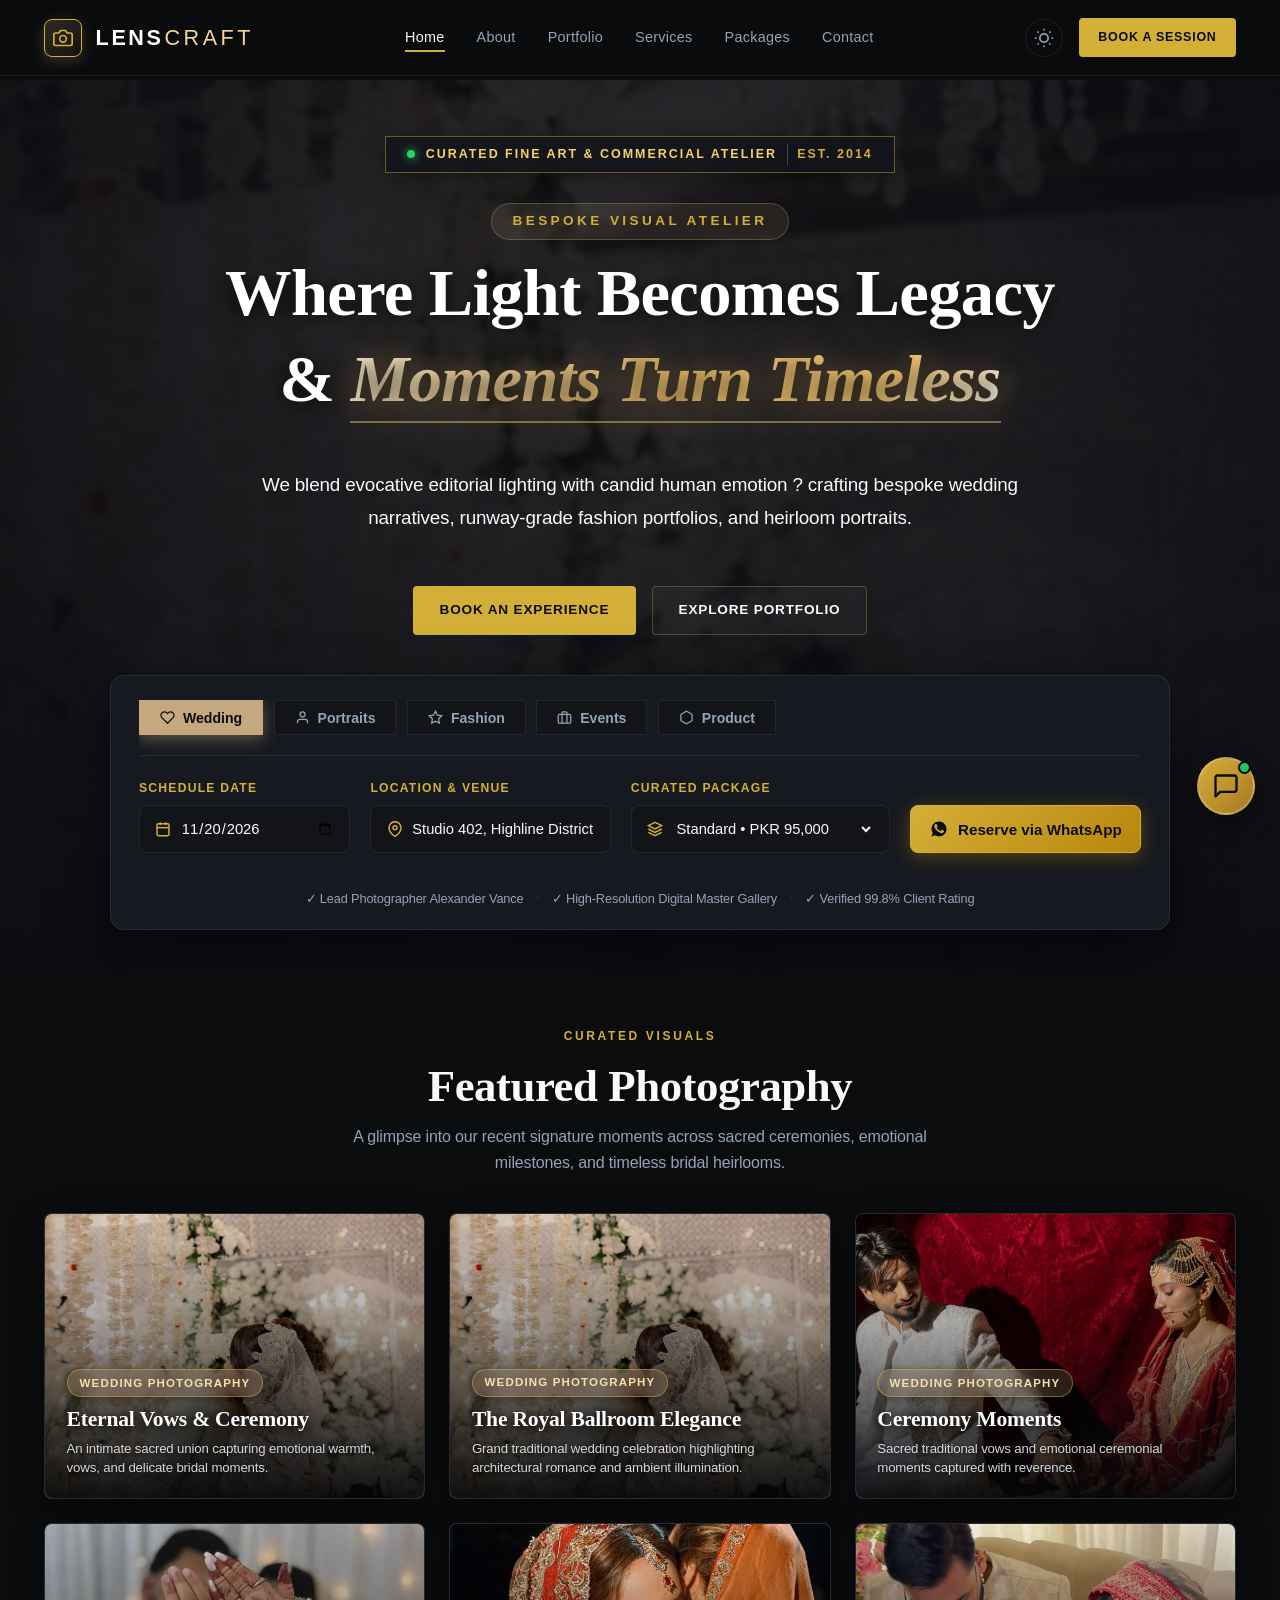
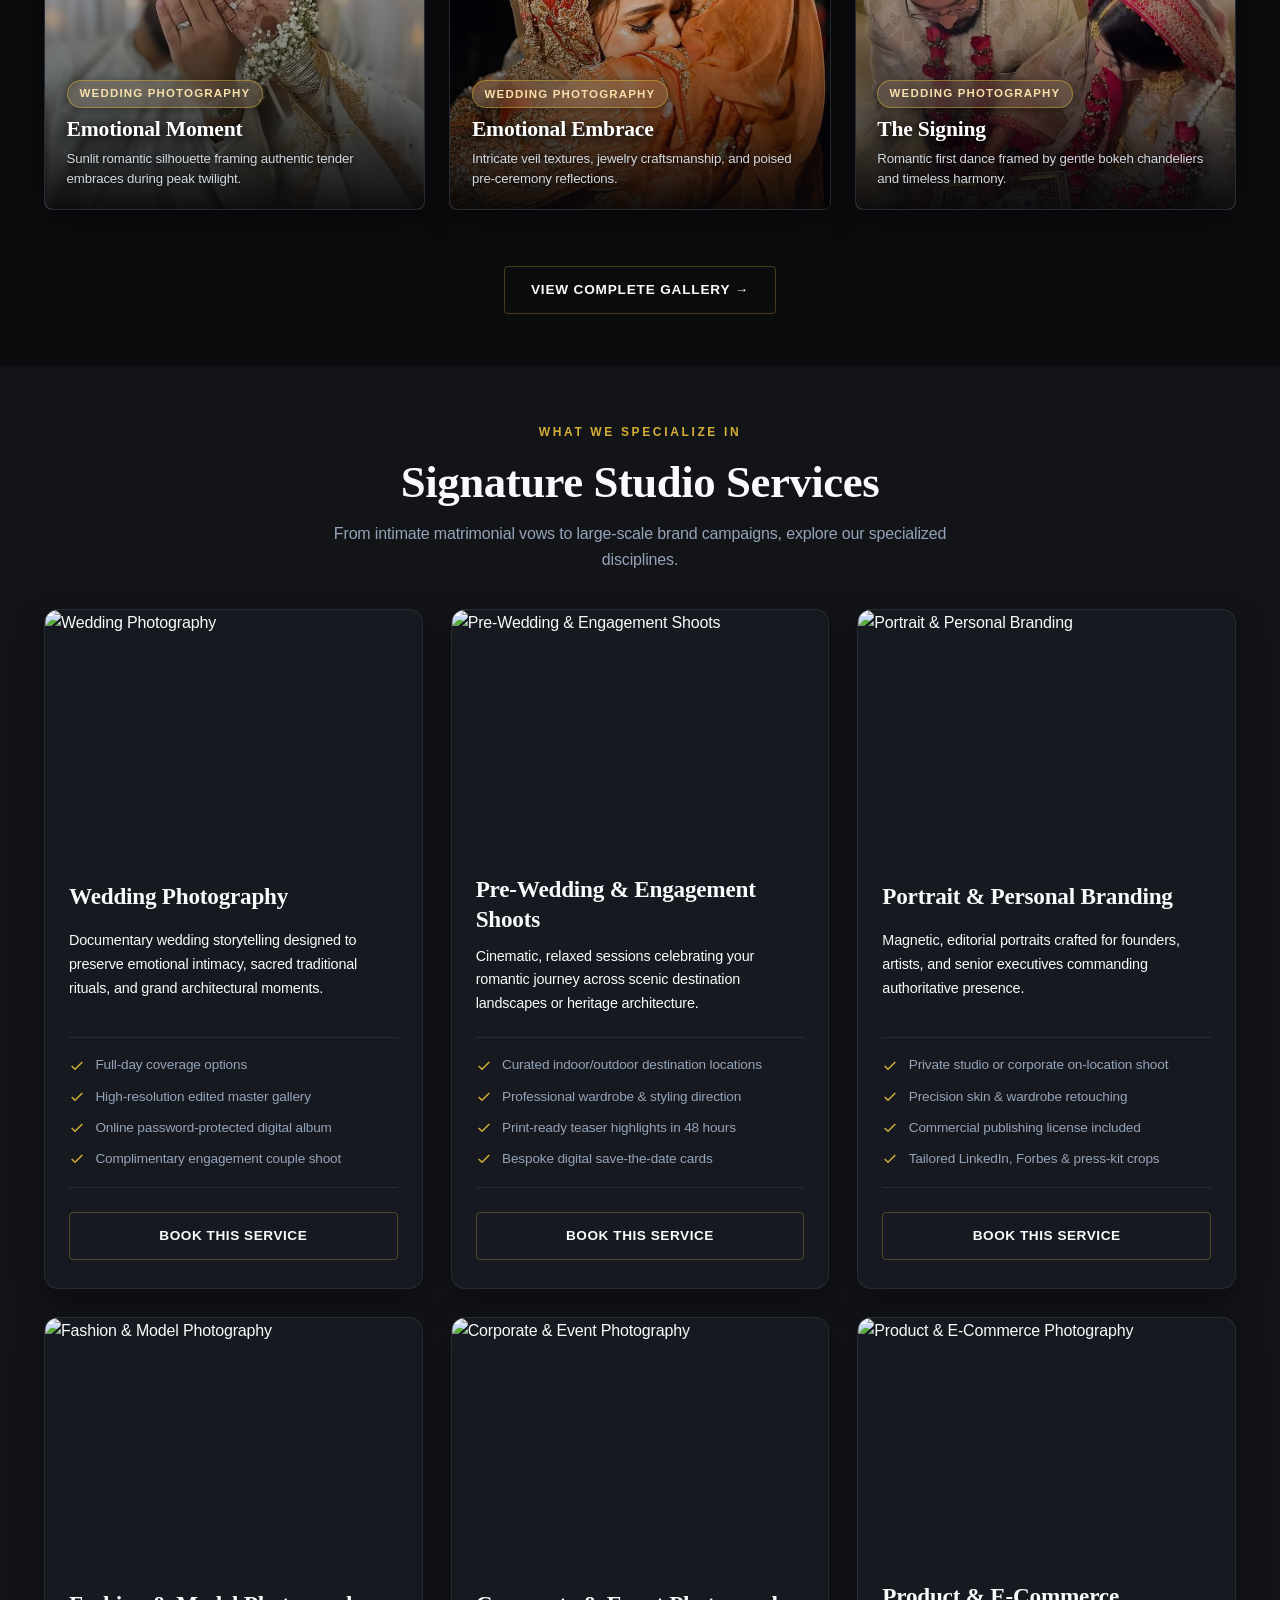
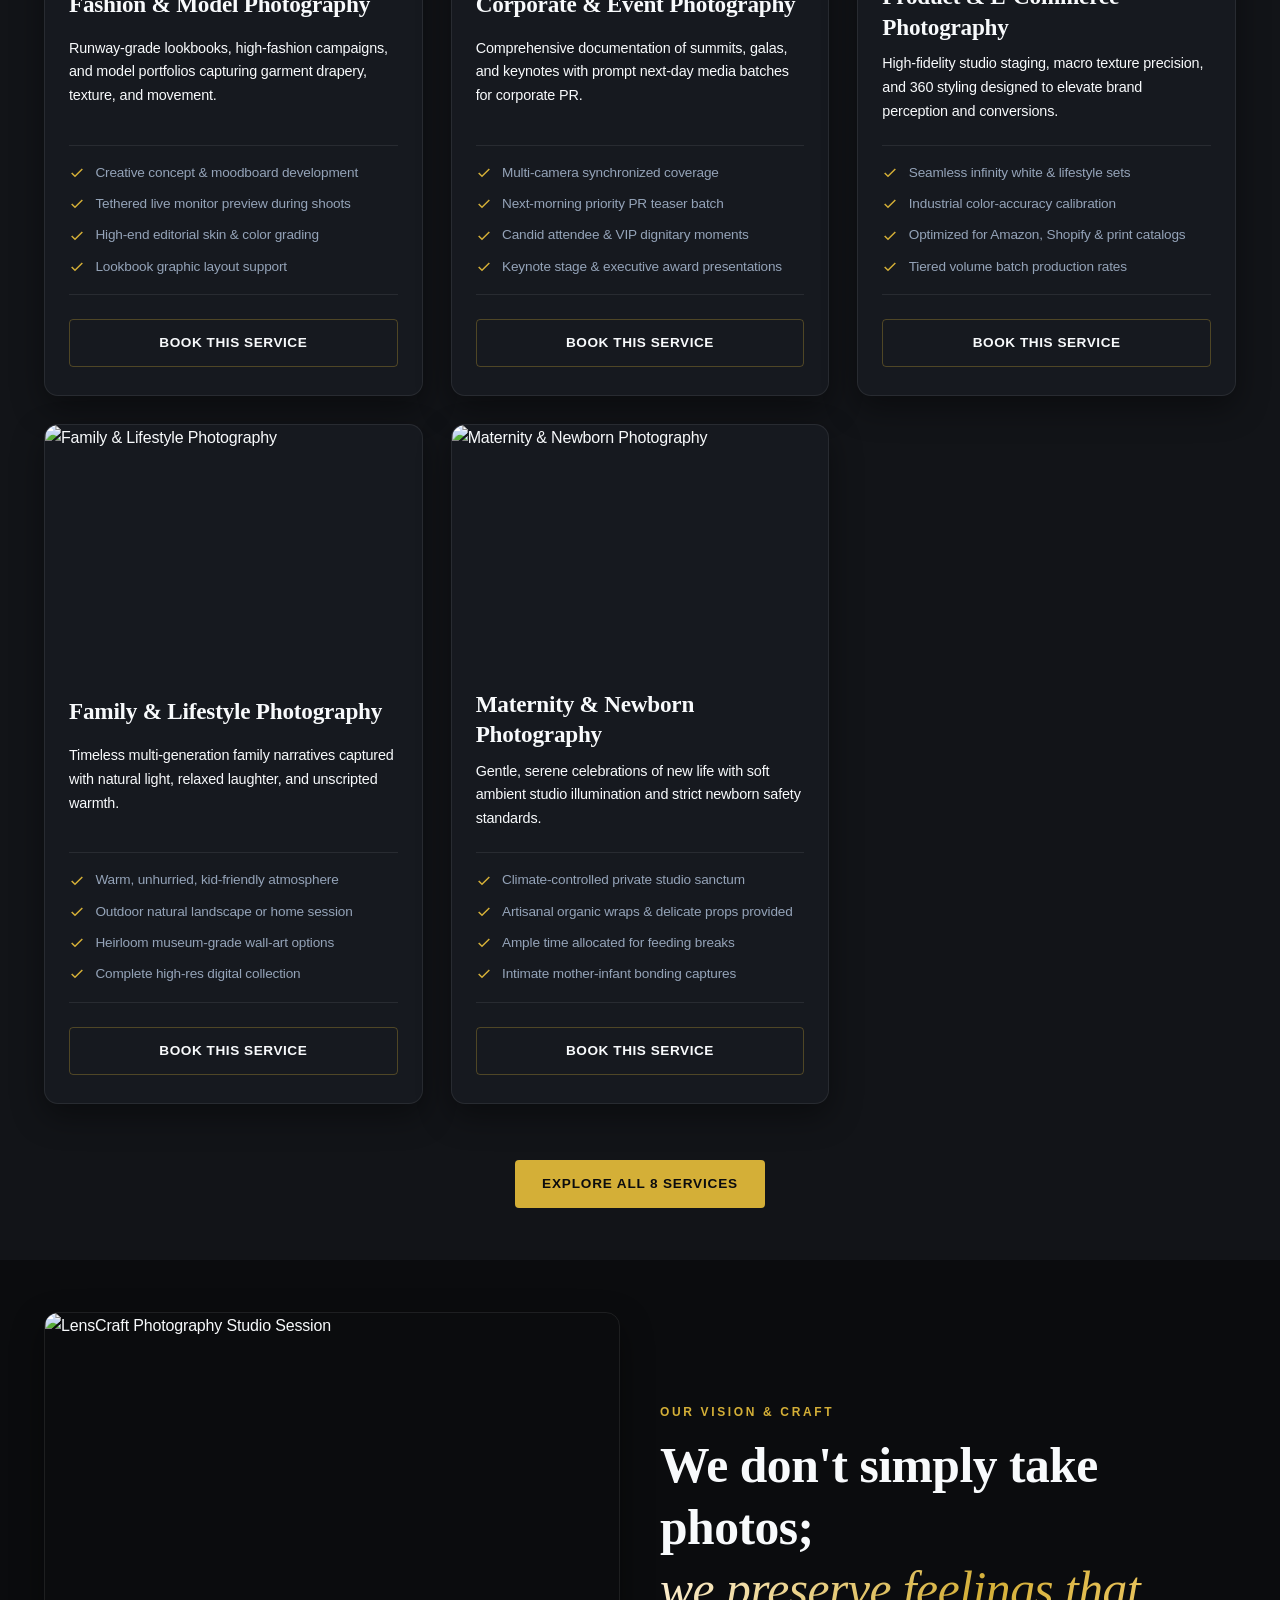
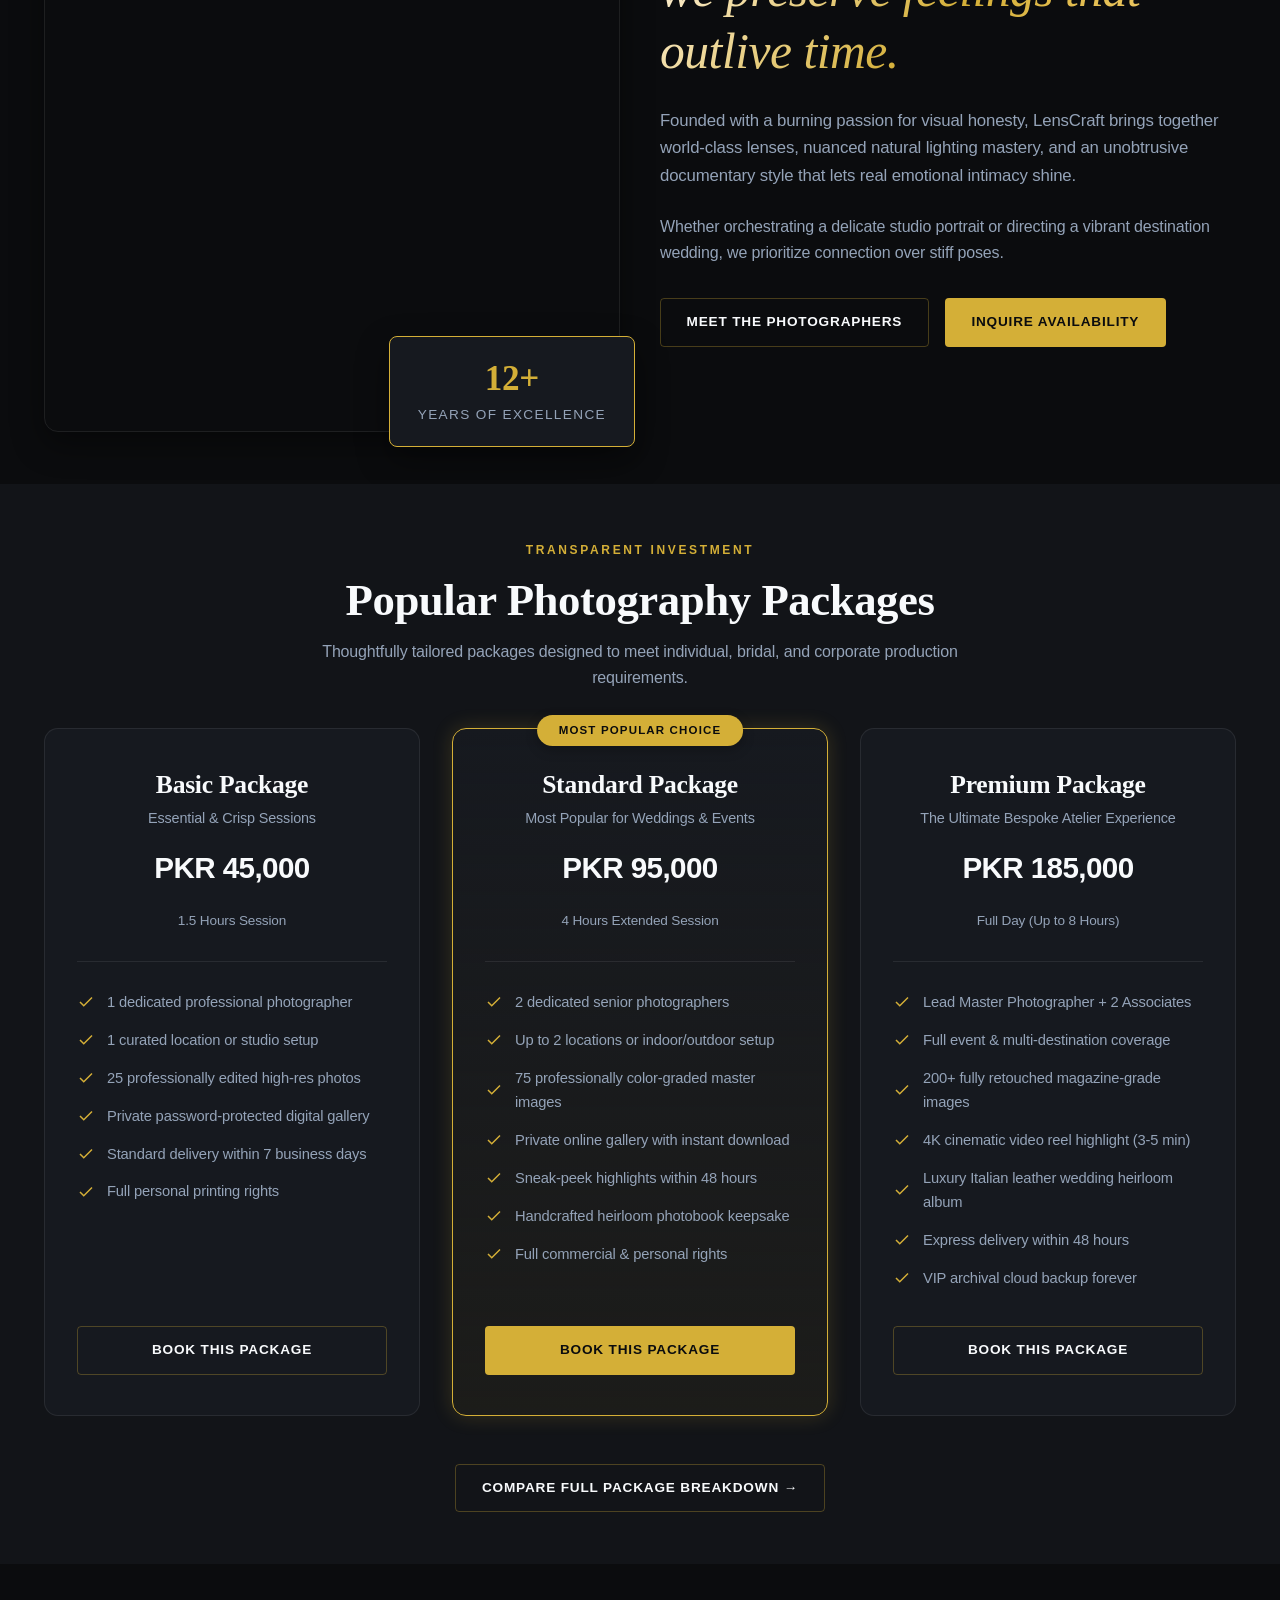
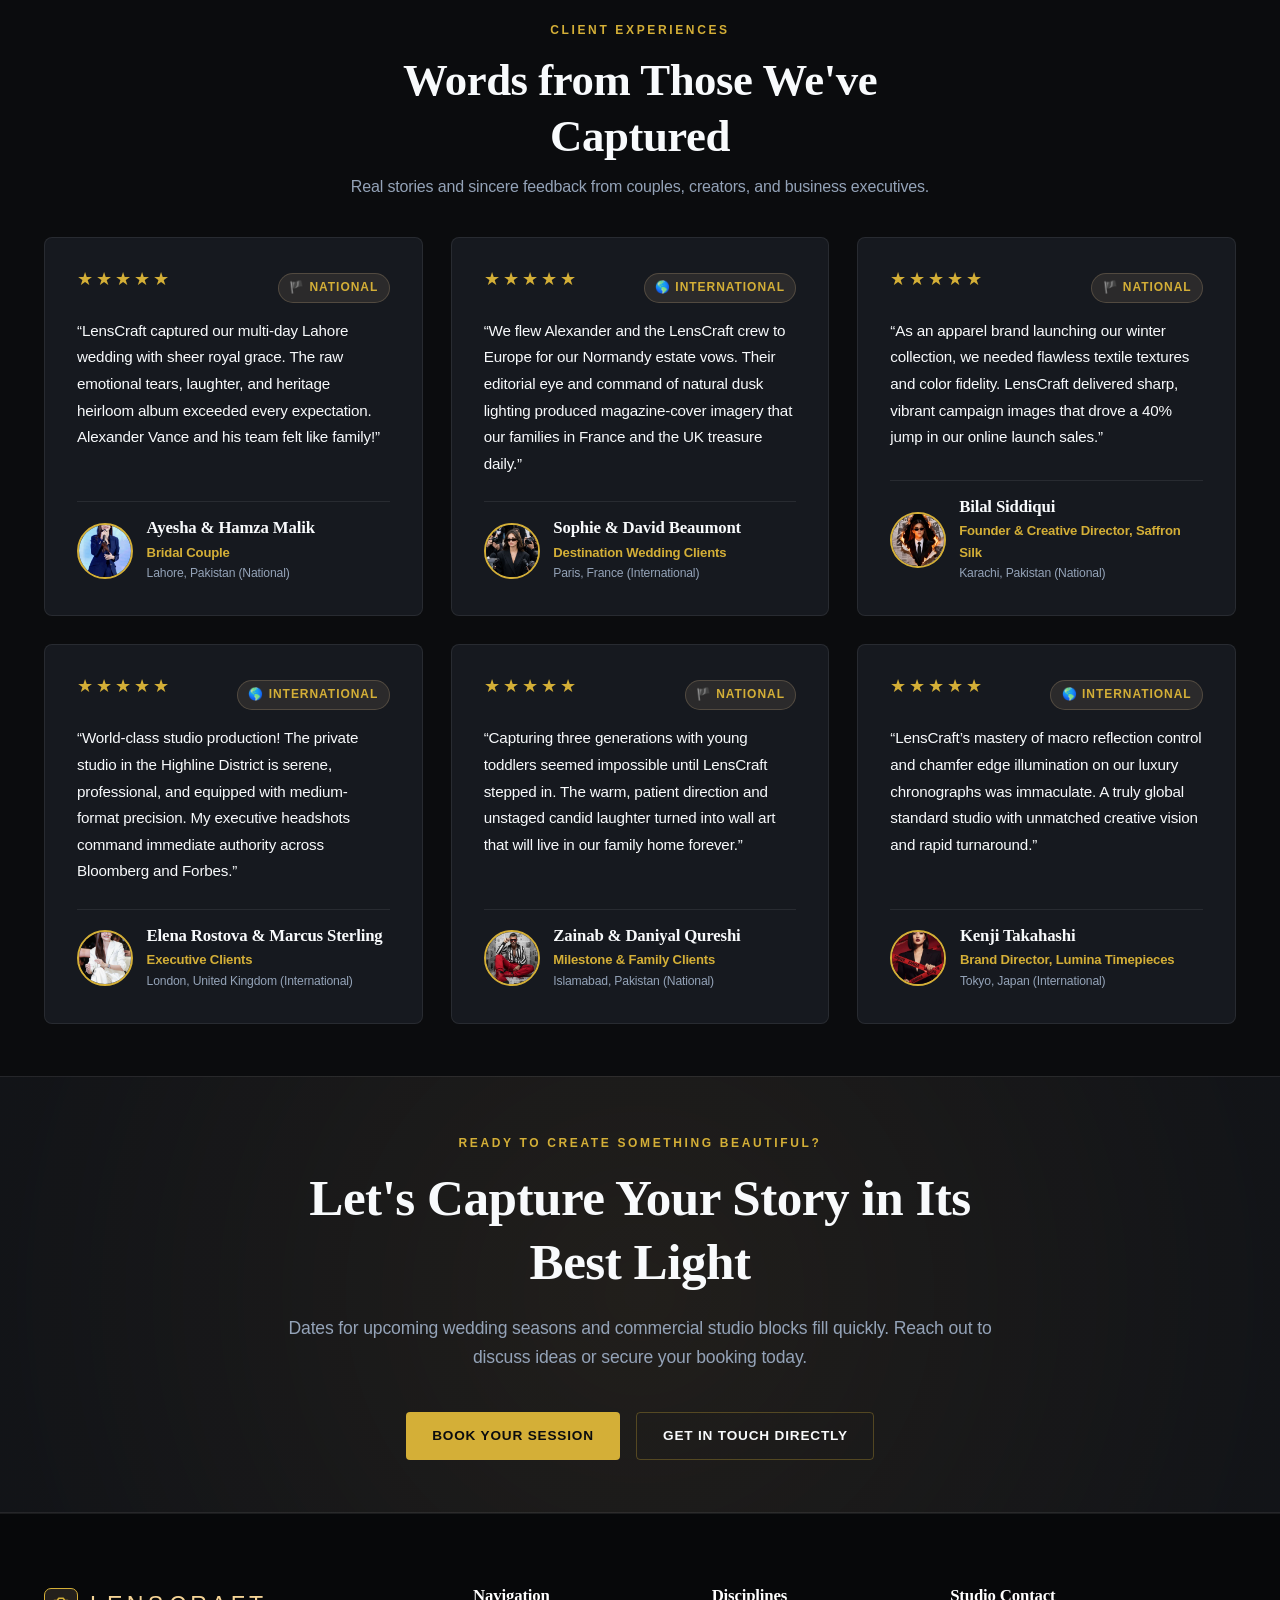
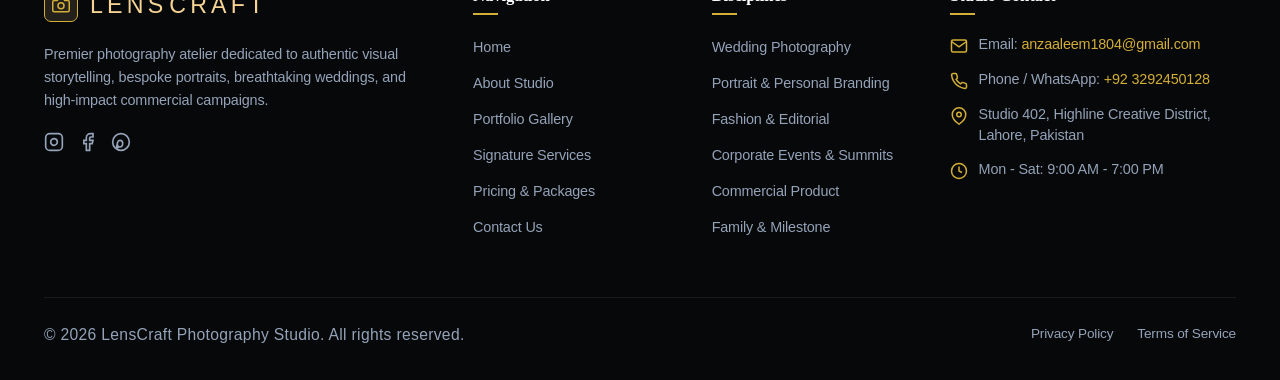
==== commit cf8e181e: "version 1.7" ====
--- a/index.html
+++ b/index.html
@@ -1,70 +1,70 @@
-﻿<!DOCTYPE html>
-<html lang="en" data-theme="dark">
-<head>
-  <meta charset="UTF-8">
-  <meta name="viewport" content="width=device-width, initial-scale=1.0">
-  <title>LensCraft Photography Studio | Master Visual Storytelling</title>
-  <meta name="description" content="Premier fine-art photography studio specializing in weddings, editorial portraits, fashion, corporate events, and commercial product photography.">
-  <link rel="preconnect" href="https://fonts.googleapis.com">
-  <link rel="preconnect" href="https://fonts.gstatic.com" crossorigin>
-  <link href="https://fonts.googleapis.com/css2?family=Cormorant+Garamond:ital,wght@0,400;0,500;0,600;0,700;1,400&family=Plus+Jakarta+Sans:wght@300;400;500;600;700;800" rel="stylesheet">
-  <link rel="stylesheet" href="css/style.css?v=1794331315">
-  <link rel="stylesheet" href="css/components.css?v=1794331315">
-</head>
-<body>
-
-  <!-- Navigation Bar -->
-  <header class="navbar">
-    <div class="nav-container">
-      <a href="index.html" class="nav-brand">
-        <span class="brand-monogram">
-          <svg viewBox="0 0 24 24" fill="none" stroke="currentColor" stroke-width="2" stroke-linecap="round" stroke-linejoin="round">
-            <path d="M23 19a2 2 0 0 1-2 2H3a2 2 0 0 1-2-2V8a2 2 0 0 1 2-2h4l2-3h6l2 3h4a2 2 0 0 1 2 2z"></path>
-            <circle cx="12" cy="13" r="4"></circle>
-          </svg>
-        </span>
-        <span class="brand-text">LENS<span>CRAFT</span></span>
-      </a>
-
-      <ul class="nav-menu">
-        <li><a href="index.html" class="nav-link active">Home</a></li>
-        <li><a href="about.html" class="nav-link">About</a></li>
-        <li><a href="portfolio.html" class="nav-link">Portfolio</a></li>
-        <li><a href="services.html" class="nav-link">Services</a></li>
-        <li><a href="packages.html" class="nav-link">Packages</a></li>
-        <li><a href="contact.html" class="nav-link">Contact</a></li>
-      </ul>
-
-      <div class="nav-actions">
-        <button class="theme-toggle-btn" aria-label="Toggle Dark/Light Mode" title="Toggle Theme">
-          <svg class="icon-sun" width="20" height="20" viewBox="0 0 24 24" fill="none" stroke="currentColor" stroke-width="2">
-            <circle cx="12" cy="12" r="5"></circle>
-            <line x1="12" y1="1" x2="12" y2="3"></line>
-            <line x1="12" y1="21" x2="12" y2="23"></line>
-            <line x1="4.22" y1="4.22" x2="5.64" y2="5.64"></line>
-            <line x1="18.36" y1="18.36" x2="19.78" y2="19.78"></line>
-            <line x1="1" y1="12" x2="3" y2="12"></line>
-            <line x1="21" y1="12" x2="23" y2="12"></line>
-            <line x1="4.22" y1="19.78" x2="5.64" y2="18.36"></line>
-            <line x1="18.36" y1="5.64" x2="19.78" y2="4.22"></line>
-          </svg>
-          <svg class="icon-moon" width="20" height="20" viewBox="0 0 24 24" fill="none" stroke="currentColor" stroke-width="2" style="display:none;">
-            <path d="M21 12.79A9 9 0 1 1 11.21 3 7 7 0 0 0 21 12.79z"></path>
-          </svg>
-        </button>
-        <a href="booking.html" class="btn btn-primary btn-sm">Book a Session</a>
-        <button class="mobile-nav-toggle" aria-label="Open Navigation Menu">
-          <svg width="24" height="24" viewBox="0 0 24 24" fill="none" stroke="currentColor" stroke-width="2">
-            <line x1="3" y1="12" x2="21" y2="12"></line>
-            <line x1="3" y1="6" x2="21" y2="6"></line>
-            <line x1="3" y1="18" x2="21" y2="18"></line>
-          </svg>
-        </button>
-      </div>
-    </div>
-  </header>
-
-  <main id="main-content">
+﻿<!DOCTYPE html>
+<html lang="en" data-theme="dark">
+<head>
+  <meta charset="UTF-8">
+  <meta name="viewport" content="width=device-width, initial-scale=1.0">
+  <title>LensCraft Photography Studio | Master Visual Storytelling</title>
+  <meta name="description" content="Premier fine-art photography studio specializing in weddings, editorial portraits, fashion, corporate events, and commercial product photography.">
+  <link rel="preconnect" href="https://fonts.googleapis.com">
+  <link rel="preconnect" href="https://fonts.gstatic.com" crossorigin>
+  <link href="https://fonts.googleapis.com/css2?family=Cormorant+Garamond:ital,wght@0,400;0,500;0,600;0,700;1,400&family=Plus+Jakarta+Sans:wght@300;400;500;600;700&display=swap" rel="stylesheet">
+  <link rel="stylesheet" href="css/style.css?v=1794477926">
+  <link rel="stylesheet" href="css/components.css?v=1794477926">
+</head>
+<body>
+
+  <!-- Navigation Bar -->
+  <header class="navbar">
+    <div class="nav-container">
+      <a href="index.html" class="nav-brand">
+        <span class="brand-monogram">
+          <svg viewBox="0 0 24 24" fill="none" stroke="currentColor" stroke-width="2" stroke-linecap="round" stroke-linejoin="round">
+            <path d="M23 19a2 2 0 0 1-2 2H3a2 2 0 0 1-2-2V8a2 2 0 0 1 2-2h4l2-3h6l2 3h4a2 2 0 0 1 2 2z"></path>
+            <circle cx="12" cy="13" r="4"></circle>
+          </svg>
+        </span>
+        <span class="brand-text">LENS<span>CRAFT</span></span>
+      </a>
+
+      <ul class="nav-menu">
+        <li><a href="index.html" class="nav-link active">Home</a></li>
+        <li><a href="about.html" class="nav-link">About</a></li>
+        <li><a href="portfolio.html" class="nav-link">Portfolio</a></li>
+        <li><a href="services.html" class="nav-link">Services</a></li>
+        <li><a href="packages.html" class="nav-link">Packages</a></li>
+        <li><a href="contact.html" class="nav-link">Contact</a></li>
+      </ul>
+
+      <div class="nav-actions">
+        <button class="theme-toggle-btn" aria-label="Toggle Dark/Light Mode" title="Toggle Theme">
+          <svg class="icon-sun" width="20" height="20" viewBox="0 0 24 24" fill="none" stroke="currentColor" stroke-width="2">
+            <circle cx="12" cy="12" r="5"></circle>
+            <line x1="12" y1="1" x2="12" y2="3"></line>
+            <line x1="12" y1="21" x2="12" y2="23"></line>
+            <line x1="4.22" y1="4.22" x2="5.64" y2="5.64"></line>
+            <line x1="18.36" y1="18.36" x2="19.78" y2="19.78"></line>
+            <line x1="1" y1="12" x2="3" y2="12"></line>
+            <line x1="21" y1="12" x2="23" y2="12"></line>
+            <line x1="4.22" y1="19.78" x2="5.64" y2="18.36"></line>
+            <line x1="18.36" y1="5.64" x2="19.78" y2="4.22"></line>
+          </svg>
+          <svg class="icon-moon" width="20" height="20" viewBox="0 0 24 24" fill="none" stroke="currentColor" stroke-width="2" style="display:none;">
+            <path d="M21 12.79A9 9 0 1 1 11.21 3 7 7 0 0 0 21 12.79z"></path>
+          </svg>
+        </button>
+        <a href="booking.html" class="btn btn-primary btn-sm">Book a Session</a>
+        <button class="mobile-nav-toggle" aria-label="Open Navigation Menu">
+          <svg width="24" height="24" viewBox="0 0 24 24" fill="none" stroke="currentColor" stroke-width="2">
+            <line x1="3" y1="12" x2="21" y2="12"></line>
+            <line x1="3" y1="6" x2="21" y2="6"></line>
+            <line x1="3" y1="18" x2="21" y2="18"></line>
+          </svg>
+        </button>
+      </div>
+    </div>
+  </header>
+
+  <main id="main-content">
     <!-- Hero Section: Bespoke LensCraft Photography Atelier -->
     <section class="hero-atelier-showcase">
       <!-- Ambient Studio Lighting & Subtle Vignette Overlay -->
@@ -81,17 +81,26 @@
           <span class="badge-edition">EST. 2014</span>
         </div>
 
-        <!-- Master Headline -->
-        <h1 class="atelier-hero-title">
-          Where Light Becomes Legacy &<br>
-          <span class="atelier-gold-italic">Moments Turn Timeless</span>
-        </h1>
+                  <!-- Master Animated Luxury Headline -->
+          <div class="hero-headline-wrap">
+            <span class="hero-lead-pretitle">Bespoke Visual Atelier</span>
+            <h1 class="atelier-hero-title">
+              <span class="headline-line-1">Where Light Becomes Legacy</span>
+              <span class="headline-dynamic-row">& <span class="dynamic-gold-accent" id="dynamicHeroWord">Moments Turn Timeless</span></span>
+            </h1>
+          </div>
 
         <p class="atelier-hero-lead">
-          We blend evocative editorial lighting with candid human emotion — crafting bespoke wedding narratives, runway-grade fashion portfolios, and heirloom portraits.
+          We blend evocative editorial lighting with candid human emotion ? crafting bespoke wedding narratives, runway-grade fashion portfolios, and heirloom portraits.
         </p>
 
-        <!-- Signature Bespoke Booking & WhatsApp Console -->
+        
+          <div class="hero-cta-group" style="display: flex; gap: 1rem; justify-content: center; margin-bottom: 2.5rem; flex-wrap: wrap;">
+            <a href="booking.html" class="btn btn-primary">Book an Experience</a>
+            <a href="portfolio.html" class="btn btn-outline" style="border: 1px solid var(--border-gold); color: var(--text-main); background: rgba(255,255,255,0.03);">Explore Portfolio</a>
+          </div>
+
+          <!-- Signature Bespoke Booking & WhatsApp Console -->
         <div class="atelier-booking-console">
           
           <!-- Category Quick Selector Tabs -->
@@ -144,11 +153,11 @@
               <div class="field-interactive">
                 <svg width="16" height="16" viewBox="0 0 24 24" fill="none" stroke="currentColor" stroke-width="2.2"><polygon points="12 2 2 7 12 12 22 7 12 2"></polygon><polyline points="2 17 12 22 22 17"></polyline><polyline points="2 12 12 17 22 12"></polyline></svg>
                 <select id="atelierPackageSelect" class="console-select">
-                  <option value="Standard Package (PKR 95,000)" selected>Standard Tier — PKR 95,000</option>
-                  <option value="Basic Package (PKR 45,000)">Basic Tier — PKR 45,000</option>
-                  <option value="Premium Package (PKR 185,000)">Premium Atelier — PKR 185,000</option>
-                  <option value="Custom Tailored Session">Custom Tailored Session</option>
-                </select>
+                    <option value="Standard (PKR 95,000)" selected>Standard &bull; PKR 95,000</option>
+                    <option value="Basic (PKR 45,000)">Basic &bull; PKR 45,000</option>
+                    <option value="Premium (PKR 185,000)">Premium &bull; PKR 185,000</option>
+                    <option value="Custom Tailored Session">Custom Bespoke Session</option>
+                  </select>
               </div>
             </div>
 
@@ -165,296 +174,390 @@
 
           <!-- Studio Trust Bar Below Console -->
           <div class="console-footer-note">
-            <span>✓ Lead Photographer Alexander Vance</span>
-            <span class="note-sep">•</span>
-            <span>✓ High-Resolution Digital Master Gallery</span>
-            <span class="note-sep">•</span>
-            <span>✓ Verified 99.8% Client Rating</span>
-          </div>
-        </div>
-
-      </div>
-    </section>
-
-    <!-- Featured Work Grid -->
-    <section class="section">
-      <div class="container">
-        <div class="section-header">
-          <span class="section-tag">Curated Visuals</span>
-          <h2>Featured Photography</h2>
-          <p>A glimpse into our recent signature moments across weddings, editorial portraits, and high-fashion spreads.</p>
-        </div>
-
-        <div class="portfolio-grid" id="homeFeaturedGrid">
-          <!-- Populated dynamically via JS -->
-        </div>
-
-        <div style="text-align: center; margin-top: 3.5rem;">
-          <a href="portfolio.html" class="btn btn-outline">View Complete Gallery &rarr;</a>
-        </div>
-      </div>
-    </section>
-
-    <!-- Services Overview -->
-    <section class="section section-alt">
-      <div class="container">
-        <div class="section-header">
-          <span class="section-tag">What We Specialize In</span>
-          <h2>Signature Studio Services</h2>
-          <p>From intimate matrimonial vows to large-scale brand campaigns, explore our specialized disciplines.</p>
-        </div>
-
-        <div class="services-grid" id="homeServicesGrid">
-          <!-- Populated dynamically via JS -->
-        </div>
-
-        <div style="text-align: center; margin-top: 3.5rem;">
-          <a href="services.html" class="btn btn-primary">Explore All 8 Services</a>
-        </div>
-      </div>
-    </section>
-
-    <!-- About Preview -->
-    <section class="section">
-      <div class="container">
-        <div class="about-grid">
-          <div class="about-image-stack">
-            <img src="images/potra 1.jpeg" alt="LensCraft Photography Studio Session" class="about-main-img">
-            <div class="about-floating-badge">
-              <h4 style="color:var(--accent-gold); font-size: 2.2rem; margin-bottom: 0.2rem;">100%</h4>
-              <p style="font-size: 0.85rem; text-transform: uppercase; letter-spacing: 0.1em; color: var(--text-muted);">Artistic Authenticity</p>
-            </div>
-          </div>
-
-          <div class="about-text-content">
-            <span class="section-tag">Our Vision & Craft</span>
-            <h2>We don't simply take photos; we preserve feelings that outlive time.</h2>
-            <p style="margin: 1.5rem 0; color: var(--text-muted); font-size: 1.05rem;">
-              Founded with a burning passion for visual honesty, LensCraft brings together world-class lenses, nuanced natural lighting mastery, and an unobtrusive documentary style that lets real emotional intimacy shine.
-            </p>
-            <p style="margin-bottom: 2rem; color: var(--text-muted);">
-              Whether orchestrating a delicate studio portrait or directing a vibrant destination wedding, we prioritize connection over stiff poses.
-            </p>
-            <div style="display: flex; gap: 1rem; flex-wrap: wrap;">
-              <a href="about.html" class="btn btn-outline">Meet The Photographers</a>
-              <a href="booking.html" class="btn btn-primary">Inquire Availability</a>
-            </div>
-          </div>
-        </div>
-      </div>
-    </section>
-
-    <!-- Featured Packages Preview -->
-    <section class="section section-alt">
-      <div class="container">
-        <div class="section-header">
-          <span class="section-tag">Transparent Investment</span>
-          <h2>Popular Photography Packages</h2>
-          <p>Thoughtfully tailored packages designed to meet individual, bridal, and corporate production requirements.</p>
-        </div>
-
-        <div class="packages-grid" id="homePackagesGrid">
-          <!-- Populated dynamically via JS -->
-        </div>
-
-        <div style="text-align: center; margin-top: 3rem;">
-          <a href="packages.html" class="btn btn-outline">Compare Full Package Breakdown &rarr;</a>
-        </div>
-      </div>
-    </section>
-
-    <!-- Testimonials Section -->
-    <section class="section">
-      <div class="container">
-        <div class="section-header">
-          <span class="section-tag">Client Experiences</span>
-          <h2>Words from Those We've Captured</h2>
-          <p>Real stories and sincere feedback from couples, creators, and business executives.</p>
-        </div>
-
-        <div class="testimonials-grid" id="homeTestimonialsGrid">
-          <!-- Populated dynamically via JS -->
-        </div>
-      </div>
-    </section>
-
-    <!-- Call to Action Banner -->
-    <section class="section" style="background: radial-gradient(circle at center, rgba(197, 168, 128, 0.12) 0%, var(--bg-secondary) 100%); border-top: 1px solid var(--border-color); border-bottom: 1px solid var(--border-color);">
-      <div class="container" style="text-align: center; max-width: 800px;">
-        <span class="section-tag">Ready to Create Something Beautiful?</span>
-        <h2 style="font-size: clamp(2.2rem, 4vw, 3.4rem); margin-bottom: 1.25rem;">Let’s Capture Your Story in Its Best Light</h2>
-        <p style="color: var(--text-muted); font-size: 1.1rem; margin-bottom: 2.5rem;">
-          Dates for upcoming wedding seasons and commercial studio blocks fill quickly. Reach out to discuss ideas or secure your booking today.
-        </p>
-        <div style="display: flex; gap: 1rem; justify-content: center; flex-wrap: wrap;">
-          <a href="booking.html" class="btn btn-primary">Book Your Session</a>
-          <a href="contact.html" class="btn btn-outline">Get in Touch Directly</a>
-        </div>
-      </div>
-    </section>
-  </main>
-
-  <!-- Global Footer -->
-    <footer class="footer">
-      <div class="container">
-        <div class="footer-grid">
-          <div class="footer-brand">
-            <p>Premier photography studio dedicated to authentic visual storytelling, bespoke portraits, breathtaking weddings, and high-impact commercial campaigns.</p>
-          </div>
-
-          <div>
-            <h4 class="footer-title">Navigation</h4>
-            <ul class="footer-links">
-              <li><a href="index.html">Home</a></li>
-              <li><a href="about.html">About Studio</a></li>
-              <li><a href="portfolio.html">Portfolio Gallery</a></li>
-              <li><a href="services.html">Services & Specialities</a></li>
-              <li><a href="packages.html">Pricing Packages</a></li>
-              <li><a href="booking.html">Book an Appointment</a></li>
-            </ul>
-          </div>
-
-          <div>
-            <h4 class="footer-title">Disciplines</h4>
-            <ul class="footer-links">
-              <li><a href="portfolio.html?cat=wedding">Wedding Stories</a></li>
-              <li><a href="portfolio.html?cat=portrait">Editorial Portraits</a></li>
-              <li><a href="portfolio.html?cat=fashion">Fashion & Runway</a></li>
-              <li><a href="portfolio.html?cat=event">Corporate & Galas</a></li>
-              <li><a href="portfolio.html?cat=product">Product E-Commerce</a></li>
-              <li><a href="portfolio.html?cat=lifestyle">Nature & Lifestyle</a></li>
-            </ul>
-          </div>
-
-          <div>
-            <h4 class="footer-title">Studio Contact</h4>
-            <ul class="footer-contact-list">
-              <li>
-                <svg width="18" height="18" viewBox="0 0 24 24" fill="none" stroke="currentColor" stroke-width="2"><path d="M4 4h16c1.1 0 2 .9 2 2v12c0 1.1-.9 2-2 2H4c-1.1 0-2-.9-2-2V6c0-1.1.9-2 2-2z"></path><polyline points="22,6 12,13 2,6"></polyline></svg>
-                <span>Email: <a href="mailto:anzaaleem1804@gmail.com" style="color:var(--accent-gold); font-weight:500;">anzaaleem1804@gmail.com</a></span>
-              </li>
-              <li>
-                <svg width="18" height="18" viewBox="0 0 24 24" fill="none" stroke="currentColor" stroke-width="2"><path d="M22 16.92v3a2 2 0 0 1-2.18 2 19.79 19.79 0 0 1-8.63-3.07 19.5 19.5 0 0 1-6-6 19.79 19.79 0 0 1-3.07-8.67A2 2 0 0 1 4.11 2h3a2 2 0 0 1 2 1.72 12.84 12.84 0 0 0 .7 2.81 2 2 0 0 1-.45 2.11L8.09 9.91a16 16 0 0 0 6 6l1.27-1.27a2 2 0 0 1 2.11-.45 12.84 12.84 0 0 0 2.81.7A2 2 0 0 1 22 16.92z"></path></svg>
-                <span>Call / WhatsApp: <a href="tel:+923292450128" style="color:var(--accent-gold); font-weight:500;">+92 3292450128</a></span>
-              </li>
-              <li>
-                <svg width="18" height="18" viewBox="0 0 24 24" fill="none" stroke="currentColor" stroke-width="2"><path d="M21 10c0 7-9 13-9 13s-9-6-9-13a9 9 0 0 1 18 0z"></path><circle cx="12" cy="10" r="3"></circle></svg>
-                <span>Studio 402, Highline Creative District, Lahore / Islamabad</span>
-              </li>
-            </ul>
-          </div>
-        </div>
-
-        <div class="footer-bottom">
-          <p>© 2026 LensCraft Photography Studio. All rights reserved.</p>
-          <p>Inquiries automatically route to <a href="mailto:anzaaleem1804@gmail.com" style="color:var(--accent-gold);">anzaaleem1804@gmail.com</a></p>
-        </div>
-      </div>
-    </footer>
-
-  <script src="js/data.js"></script>
-  <script src="js/app.js?v=1794331315"></script>
-  <script>
-    // Populate Home Page Sections
-    document.addEventListener('DOMContentLoaded', () => {
-      // 1. Featured Work (first 6 items)
-      const featuredGrid = document.getElementById('homeFeaturedGrid');
-      const featuredItems = LENSCRAFT_DATA.portfolio.slice(0, 6);
-      
-      featuredGrid.innerHTML = featuredItems.map((item, idx) => `
-        <article class="portfolio-card" onclick="openLightbox(LENSCRAFT_DATA.portfolio, ${idx})" role="button" tabindex="0" aria-label="View ${item.title}">
-          <div class="portfolio-card-media">
-            <img src="${item.image}" alt="${item.title}" loading="lazy">
-            <div class="portfolio-view-icon">
-              <svg width="18" height="18" viewBox="0 0 24 24" fill="none" stroke="currentColor" stroke-width="2">
-                <polyline points="15 3 21 3 21 9"></polyline>
-                <polyline points="9 21 3 21 3 15"></polyline>
-                <line x1="21" y1="3" x2="14" y2="10"></line>
-                <line x1="3" y1="21" x2="10" y2="14"></line>
-              </svg>
-            </div>
-            <div class="portfolio-card-overlay">
-              <span class="portfolio-category-tag">${item.categoryLabel}</span>
-              <div class="portfolio-card-info">
-                <h3>${item.title}</h3>
-                <p>${item.description}</p>
-              </div>
-            </div>
-          </div>
-        </article>
-      `).join('');
-
-      // 2. Services Overview (first 3 preview)
-      const servicesGrid = document.getElementById('homeServicesGrid');
-      servicesGrid.innerHTML = LENSCRAFT_DATA.services.slice(0, 3).map(service => `
-        <div class="service-card">
-          <div class="service-card-media">
-            <img src="${service.image}" alt="${service.title}" loading="lazy">
-          </div>
-          <div class="service-card-body">
-            <h3>${service.title}</h3>
-            <p>${service.description}</p>
-            <ul class="service-card-features">
-              ${service.features.slice(0, 3).map(f => `
-                <li>
-                  <svg width="16" height="16" viewBox="0 0 24 24" fill="none" stroke="currentColor" stroke-width="2"><polyline points="20 6 9 17 4 12"></polyline></svg>
-                  ${f}
-                </li>
-              `).join('')}
-            </ul>
-            <a href="booking.html?service=${encodeURIComponent(service.title)}" class="btn btn-outline btn-block">Book This Service</a>
-          </div>
-        </div>
-      `).join('');
-
-      // 3. Featured Packages
-      const packagesGrid = document.getElementById('homePackagesGrid');
-      packagesGrid.innerHTML = LENSCRAFT_DATA.packages.map(pkg => `
-        <div class="package-card ${pkg.popular ? 'featured' : ''}">
-          ${pkg.popular ? '<div class="package-badge">Most Popular Choice</div>' : ''}
-          <div class="package-header">
-            <h3 class="package-title">${pkg.name}</h3>
-            <p style="color:var(--text-muted); font-size:0.9rem;">${pkg.subtitle}</p>
-            <div class="package-price-wrap">
-              <span class="package-price">${pkg.price}</span>
-            </div>
-            <span class="package-duration">${pkg.duration}</span>
-          </div>
-          <ul class="package-features">
-            ${pkg.features.map(f => `
-              <li>
-                <svg width="18" height="18" viewBox="0 0 24 24" fill="none" stroke="currentColor" stroke-width="2"><polyline points="20 6 9 17 4 12"></polyline></svg>
-                ${f}
-              </li>
-            `).join('')}
-          </ul>
-          <a href="booking.html?package=${encodeURIComponent(pkg.name)}" class="btn ${pkg.popular ? 'btn-primary' : 'btn-outline'} btn-block">Book This Package</a>
-        </div>
-      `).join('');
-
-      // 4. Testimonials
-      const testimonialsGrid = document.getElementById('homeTestimonialsGrid');
-      testimonialsGrid.innerHTML = LENSCRAFT_DATA.testimonials.map(t => `
-        <div class="testimonial-card">
-          <div class="testimonial-rating">
-            ${'★'.repeat(t.rating)}
-          </div>
-          <p class="testimonial-text">"${t.text}"</p>
-          <div class="testimonial-author">
-            <img src="${t.avatar}" alt="${t.name}" class="testimonial-avatar" loading="lazy">
-            <div class="testimonial-info">
-              <h4>${t.name}</h4>
-              <span class="testimonial-service">${t.service}</span>
-            </div>
-          </div>
-        </div>
-      `).join('');
-    });
-  </script>
-</body>
-</html>
-
-
-
-
-
+              <span>&#10003; Lead Photographer Alexander Vance</span>
+              <span class="note-sep">&bull;</span>
+              <span>&#10003; High-Resolution Digital Master Gallery</span>
+              <span class="note-sep">&bull;</span>
+              <span>&#10003; Verified 99.8% Client Rating</span>
+            </div>
+        </div>
+
+      </div>
+    </section>
+
+    <!-- Featured Work Grid -->
+    <section class="section">
+      <div class="container">
+        <div class="section-header">
+          <span class="section-tag">Curated Visuals</span>
+          <h2>Featured Photography</h2>
+          <p>A glimpse into our recent signature moments across sacred ceremonies, emotional milestones, and timeless bridal heirlooms.</p>
+        </div>
+
+        <div class="portfolio-grid" id="homeFeaturedGrid">
+          <!-- Populated dynamically via JS -->
+        </div>
+
+        <div style="text-align: center; margin-top: 3.5rem;">
+          <a href="portfolio.html" class="btn btn-outline">View Complete Gallery &rarr;</a>
+        </div>
+      </div>
+    </section>
+
+    <!-- Services Overview -->
+    <section class="section section-alt">
+      <div class="container">
+        <div class="section-header">
+          <span class="section-tag">What We Specialize In</span>
+          <h2>Signature Studio Services</h2>
+          <p>From intimate matrimonial vows to large-scale brand campaigns, explore our specialized disciplines.</p>
+        </div>
+
+        <div class="services-grid" id="homeServicesGrid">
+          <!-- Populated dynamically via JS -->
+        </div>
+
+        <div style="text-align: center; margin-top: 3.5rem;">
+          <a href="services.html" class="btn btn-primary">Explore All 8 Services</a>
+        </div>
+      </div>
+    </section>
+
+    <!-- About Preview -->
+    <section class="section">
+      <div class="container">
+        <div class="about-grid">
+          <div class="about-image-stack">
+            <img src="https://images.unsplash.com/photo-1516035069371-29a1b244cc32?auto=format&fit=crop&w=1200&q=80" alt="LensCraft Photography Studio Session" class="about-main-img">
+            <div class="about-floating-badge">
+              <h4 style="color:var(--accent-gold); font-size: 2.2rem; margin-bottom: 0.2rem;">12+</h4>
+              <p style="font-size: 0.85rem; text-transform: uppercase; letter-spacing: 0.1em; color: var(--text-muted);">Years of Excellence</p>
+            </div>
+          </div>
+
+          <div class="about-text-content">
+            <span class="section-tag">Our Vision & Craft</span>
+            <h2 class="vision-craft-heading">
+                <span class="vision-line-slide">We don't simply take photos;</span>
+                <span class="vision-gold-shimmer">we preserve feelings that outlive time.</span>
+              </h2>
+            <p style="margin: 1.5rem 0; color: var(--text-muted); font-size: 1.05rem;">
+              Founded with a burning passion for visual honesty, LensCraft brings together world-class lenses, nuanced natural lighting mastery, and an unobtrusive documentary style that lets real emotional intimacy shine.
+            </p>
+            <p style="margin-bottom: 2rem; color: var(--text-muted);">
+              Whether orchestrating a delicate studio portrait or directing a vibrant destination wedding, we prioritize connection over stiff poses.
+            </p>
+            <div style="display: flex; gap: 1rem; flex-wrap: wrap;">
+              <a href="about.html" class="btn btn-outline">Meet The Photographers</a>
+              <a href="booking.html" class="btn btn-primary">Inquire Availability</a>
+            </div>
+          </div>
+        </div>
+      </div>
+    </section>
+
+    <!-- Featured Packages Preview -->
+    <section class="section section-alt">
+      <div class="container">
+        <div class="section-header">
+          <span class="section-tag">Transparent Investment</span>
+          <h2>Popular Photography Packages</h2>
+          <p>Thoughtfully tailored packages designed to meet individual, bridal, and corporate production requirements.</p>
+        </div>
+
+        <div class="packages-grid" id="homePackagesGrid">
+          <!-- Populated dynamically via JS -->
+        </div>
+
+        <div style="text-align: center; margin-top: 3rem;">
+          <a href="packages.html" class="btn btn-outline">Compare Full Package Breakdown &rarr;</a>
+        </div>
+      </div>
+    </section>
+
+    <!-- Testimonials Section -->
+    <section class="section">
+      <div class="container">
+        <div class="section-header">
+          <span class="section-tag">Client Experiences</span>
+          <h2>Words from Those We've Captured</h2>
+          <p>Real stories and sincere feedback from couples, creators, and business executives.</p>
+        </div>
+
+        <div class="testimonials-grid" id="homeTestimonialsGrid">
+          <!-- Populated dynamically via JS -->
+        </div>
+      </div>
+    </section>
+
+    <!-- Call to Action Banner -->
+    <section class="section" style="background: radial-gradient(circle at center, rgba(197, 168, 128, 0.12) 0%, var(--bg-secondary) 100%); border-top: 1px solid var(--border-color); border-bottom: 1px solid var(--border-color);">
+      <div class="container" style="text-align: center; max-width: 800px;">
+        <span class="section-tag">Ready to Create Something Beautiful?</span>
+        <h2 style="font-size: clamp(2.2rem, 4vw, 3.4rem); margin-bottom: 1.25rem;">Let's Capture Your Story in Its Best Light</h2>
+        <p style="color: var(--text-muted); font-size: 1.1rem; margin-bottom: 2.5rem;">
+          Dates for upcoming wedding seasons and commercial studio blocks fill quickly. Reach out to discuss ideas or secure your booking today.
+        </p>
+        <div style="display: flex; gap: 1rem; justify-content: center; flex-wrap: wrap;">
+          <a href="booking.html" class="btn btn-primary">Book Your Session</a>
+          <a href="contact.html" class="btn btn-outline">Get in Touch Directly</a>
+        </div>
+      </div>
+    </section>
+  </main>
+
+  <!-- Global Footer -->
+        <!-- Global Footer -->
+    <footer class="footer">
+      <div class="container">
+        <div class="footer-grid">
+          <div class="footer-brand">
+            <a href="index.html" class="footer-logo">
+              <span class="footer-logo-monogram">
+                <svg viewBox="0 0 24 24" fill="none" stroke="currentColor" stroke-width="2" stroke-linecap="round" stroke-linejoin="round">
+                  <path d="M23 19a2 2 0 0 1-2 2H3a2 2 0 0 1-2-2V8a2 2 0 0 1 2-2h4l2-3h6l2 3h4a2 2 0 0 1 2 2z"></path>
+                  <circle cx="12" cy="13" r="4"></circle>
+                </svg>
+              </span>
+              <span class="footer-brand-text">LENS<span class="brand-gold">CRAFT</span></span>
+            </a>
+            <p style="color: var(--text-muted); line-height: 1.6; font-size: 0.9rem; margin-bottom: 1.25rem;">
+              Premier photography atelier dedicated to authentic visual storytelling, bespoke portraits, breathtaking weddings, and high-impact commercial campaigns.
+            </p>
+            <div class="footer-socials" style="display: flex; gap: 0.85rem;">
+              <a href="https://instagram.com" target="_blank" rel="noopener noreferrer" aria-label="Instagram" style="color: var(--text-muted); transition: color var(--transition-fast);">
+                <svg width="20" height="20" viewBox="0 0 24 24" fill="none" stroke="currentColor" stroke-width="2"><rect x="2" y="2" width="20" height="20" rx="5" ry="5"></rect><path d="M16 11.37A4 4 0 1 1 12.63 8 4 4 0 0 1 16 11.37z"></path><line x1="17.5" y1="6.5" x2="17.51" y2="6.5"></line></svg>
+              </a>
+              <a href="https://facebook.com" target="_blank" rel="noopener noreferrer" aria-label="Facebook" style="color: var(--text-muted); transition: color var(--transition-fast);">
+                <svg width="20" height="20" viewBox="0 0 24 24" fill="none" stroke="currentColor" stroke-width="2"><path d="M18 2h-3a5 5 0 0 0-5 5v3H7v4h3v8h4v-8h3l1-4h-4V7a1 1 0 0 1 1-1h3z"></path></svg>
+              </a>
+              <a href="https://pinterest.com" target="_blank" rel="noopener noreferrer" aria-label="Pinterest" style="color: var(--text-muted); transition: color var(--transition-fast);">
+                <svg width="20" height="20" viewBox="0 0 24 24" fill="none" stroke="currentColor" stroke-width="2"><circle cx="12" cy="12" r="10"></circle><path d="M8 12c.5-1 1.5-2 3-2 2 0 3 1.5 3 3.5 0 2.5-1.5 4.5-3.5 4.5-1 0-1.7-.5-2-1l-.5 2H6.5L8 12z"></path></svg>
+              </a>
+            </div>
+          </div>
+
+          <div>
+            <h4 class="footer-title">Navigation</h4>
+            <ul class="footer-links">
+              <li><a href="index.html">Home</a></li>
+              <li><a href="about.html">About Studio</a></li>
+              <li><a href="portfolio.html">Portfolio Gallery</a></li>
+              <li><a href="services.html">Signature Services</a></li>
+              <li><a href="packages.html">Pricing & Packages</a></li>
+              <li><a href="contact.html">Contact Us</a></li>
+            </ul>
+          </div>
+
+          <div>
+            <h4 class="footer-title">Disciplines</h4>
+            <ul class="footer-links">
+              <li><a href="services.html">Wedding Photography</a></li>
+              <li><a href="services.html">Portrait & Personal Branding</a></li>
+              <li><a href="services.html">Fashion & Editorial</a></li>
+              <li><a href="services.html">Corporate Events & Summits</a></li>
+              <li><a href="services.html">Commercial Product</a></li>
+              <li><a href="services.html">Family & Milestone</a></li>
+            </ul>
+          </div>
+
+          <div>
+            <h4 class="footer-title">Studio Contact</h4>
+            <ul class="footer-contact-list">
+              <li>
+                <svg width="18" height="18" viewBox="0 0 24 24" fill="none" stroke="currentColor" stroke-width="2"><path d="M4 4h16c1.1 0 2 .9 2 2v12c0 1.1-.9 2-2 2H4c-1.1 0-2-.9-2-2V6c0-1.1.9-2 2-2z"></path><polyline points="22,6 12,13 2,6"></polyline></svg>
+                <span>Email: <a href="mailto:anzaaleem1804@gmail.com" style="color:var(--accent-gold); font-weight:500;">anzaaleem1804@gmail.com</a></span>
+              </li>
+              <li>
+                <svg width="18" height="18" viewBox="0 0 24 24" fill="none" stroke="currentColor" stroke-width="2"><path d="M22 16.92v3a2 2 0 0 1-2.18 2 19.79 19.79 0 0 1-8.63-3.07 19.5 19.5 0 0 1-6-6 19.79 19.79 0 0 1-3.07-8.67A2 2 0 0 1 4.11 2h3a2 2 0 0 1 2 1.72 12.84 12.84 0 0 0 .7 2.81 2 2 0 0 1-.45 2.11L8.09 9.91a16 16 0 0 0 6 6l1.27-1.27a2 2 0 0 1 2.11-.45 12.84 12.84 0 0 0 2.81.7A2 2 0 0 1 22 16.92z"></path></svg>
+                <span>Phone / WhatsApp: <a href="tel:+923292450128" style="color:var(--accent-gold); font-weight:500;">+92 3292450128</a></span>
+              </li>
+              <li>
+                <svg width="18" height="18" viewBox="0 0 24 24" fill="none" stroke="currentColor" stroke-width="2"><path d="M21 10c0 7-9 13-9 13s-9-6-9-13a9 9 0 0 1 18 0z"></path><circle cx="12" cy="10" r="3"></circle></svg>
+                <span>Studio 402, Highline Creative District, Lahore, Pakistan</span>
+              </li>
+              <li>
+                <svg width="18" height="18" viewBox="0 0 24 24" fill="none" stroke="currentColor" stroke-width="2"><circle cx="12" cy="12" r="10"></circle><polyline points="12 6 12 12 16 14"></polyline></svg>
+                <span>Mon - Sat: 9:00 AM - 7:00 PM</span>
+              </li>
+            </ul>
+          </div>
+        </div>
+
+        <div class="footer-bottom" style="display: flex; justify-content: space-between; align-items: center; flex-wrap: wrap; gap: 1rem; padding-top: 1.5rem; border-top: 1px solid var(--border-color); margin-top: 2rem;">
+          <p class="footer-copyright-text">&copy; 2026 LensCraft Photography Studio. All rights reserved.</p>
+          <div style="display: flex; gap: 1.5rem;">
+            <a href="contact.html" style="color: var(--text-muted); font-size: 0.85rem;">Privacy Policy</a>
+            <a href="contact.html" style="color: var(--text-muted); font-size: 0.85rem;">Terms of Service</a>
+          </div>
+        </div>
+      </div>
+    </footer>
+
+    <script src="js/data.js?v=1794477926"></script>
+  <script src="js/app.js?v=1794477926"></script>
+  <script src="js/chatbot.js"></script>
+  <script>
+    document.addEventListener('DOMContentLoaded', () => {
+      if (typeof LENSCRAFT_DATA === 'undefined') {
+        console.error('LENSCRAFT_DATA not loaded');
+        return;
+      }
+
+      // 1. Featured Portfolio (First 6 items)
+      const featuredGrid = document.getElementById('homeFeaturedGrid');
+      if (featuredGrid && LENSCRAFT_DATA.portfolio) {
+        const featuredItems = LENSCRAFT_DATA.portfolio.slice(0, 6);
+        featuredGrid.innerHTML = featuredItems.map((item, idx) => `
+          <article class="portfolio-card" onclick="openLightbox(LENSCRAFT_DATA.portfolio, ${idx})" role="button" tabindex="0" aria-label="Open image: ${item.title}">
+            <div class="portfolio-card-media">
+              <img src="${item.image}" alt="${item.title}" loading="lazy">
+            </div>
+            <div class="portfolio-card-overlay">
+              <span class="portfolio-category-tag">${item.categoryLabel}</span>
+              <div class="portfolio-card-meta">
+                <h3>${item.title}</h3>
+                <p>${item.description}</p>
+              </div>
+            </div>
+          </article>
+        `).join('');
+      }
+
+      // 2. Signature Studio Services
+      const servicesGrid = document.getElementById('homeServicesGrid');
+      if (servicesGrid && LENSCRAFT_DATA.services) {
+        servicesGrid.innerHTML = LENSCRAFT_DATA.services.map(service => `
+          <div class="service-card">
+            <div class="service-card-media">
+              <img src="${service.image}" alt="${service.title}" loading="lazy">
+            </div>
+            <div class="service-content">
+              <h3 class="service-title">${service.title}</h3>
+              <p class="service-desc">${service.description}</p>
+              <ul class="service-features">
+                ${service.features.map(f => `
+                  <li>
+                    <svg width="16" height="16" viewBox="0 0 24 24" fill="none" stroke="currentColor" stroke-width="2.2"><polyline points="20 6 9 17 4 12"></polyline></svg>
+                    ${f}
+                  </li>
+                `).join('')}
+              </ul>
+              <a href="booking.html?service=${encodeURIComponent(service.title)}" class="btn btn-outline btn-block">Book This Service</a>
+            </div>
+          </div>
+        `).join('');
+      }
+
+      // 3. Transparent Investment (Packages)
+      const packagesGrid = document.getElementById('homePackagesGrid');
+      if (packagesGrid && LENSCRAFT_DATA.packages) {
+        packagesGrid.innerHTML = LENSCRAFT_DATA.packages.map(pkg => `
+          <div class="package-card ${pkg.popular ? 'featured' : ''}">
+            ${pkg.popular ? '<div class="package-badge">Most Popular Choice</div>' : ''}
+            <div class="package-header">
+              <h3 class="package-title">${pkg.name}</h3>
+              <p style="color:var(--text-muted); font-size:0.9rem;">${pkg.subtitle}</p>
+              <div class="package-price-wrap">
+                <span class="package-price">${pkg.price}</span>
+              </div>
+              <span class="package-duration">${pkg.duration}</span>
+            </div>
+            <ul class="package-features">
+              ${pkg.features.map(f => `
+                <li>
+                  <svg width="18" height="18" viewBox="0 0 24 24" fill="none" stroke="currentColor" stroke-width="2"><polyline points="20 6 9 17 4 12"></polyline></svg>
+                  ${f}
+                </li>
+              `).join('')}
+            </ul>
+            <a href="booking.html?package=${encodeURIComponent(pkg.name)}" class="btn ${pkg.popular ? 'btn-primary' : 'btn-outline'} btn-block">Book This Package</a>
+          </div>
+        `).join('');
+      }
+
+      // 4. Client Experiences (Testimonials)
+      const testimonialsGrid = document.getElementById('homeTestimonialsGrid');
+      if (testimonialsGrid && LENSCRAFT_DATA.testimonials) {
+        testimonialsGrid.innerHTML = LENSCRAFT_DATA.testimonials.map(t => `
+          <div class="testimonial-card">
+            <div style="display:flex; justify-content:space-between; align-items:center; margin-bottom:0.75rem;">
+              <div class="testimonial-rating" style="color:var(--accent-gold); font-size:1.15rem; letter-spacing:3px;">
+                &#9733;&#9733;&#9733;&#9733;&#9733;
+              </div>
+              <span style="font-size:0.75rem; font-weight:700; text-transform:uppercase; letter-spacing:0.08em; padding:0.25rem 0.65rem; border-radius:50px; background:rgba(197, 168, 128, 0.12); color:var(--accent-gold); border:1px solid rgba(197, 168, 128, 0.25);">
+                ${t.location && t.location.includes('International') ? '&#127758; International' : '&#127988; National'}
+              </span>
+            </div>
+            <p class="testimonial-text" style="font-size:0.95rem; line-height:1.75; color:var(--text-secondary); margin-bottom:1.5rem;">
+              &ldquo;${t.text}&rdquo;
+            </p>
+            <div class="testimonial-author" style="display:flex; align-items:center; gap:0.85rem; margin-top:auto; padding-top:1rem; border-top:1px solid var(--border-color);">
+              <img src="${t.avatar}" alt="${t.name}" class="testimonial-avatar" style="width:52px; height:52px; border-radius:50%; object-fit:cover; border:2px solid var(--accent-gold);" loading="lazy">
+              <div class="testimonial-info" style="text-align:left;">
+                <h4 style="font-size:1.05rem; margin-bottom:0.15rem; color:var(--text-main); font-weight:700;">${t.name}</h4>
+                <div style="font-size:0.82rem; color:var(--accent-gold); font-weight:600;">${t.role}</div>
+                <div style="font-size:0.76rem; color:var(--text-muted);">${t.location}</div>
+              </div>
+            </div>
+          </div>
+        `).join('');
+      }
+    });
+  </script>
+
+</body>
+</html>
+
+
+
+
+
+
+
+
+
+
+
+
+
+
+
+
+
+
+
+
+
+
+
+
+
+
+
+
+
+
+
+
+
+
+
+
+
+
+
+
+
+
+
+
+
+
+
+
+
+
+
+
+
--- a/css/style.css
+++ b/css/style.css
@@ -1,140 +1,81 @@
-﻿/* Absolute focus & outline removal across all browsers and states */
-*,
-*:focus,
-*:focus-visible,
-*:focus-within,
-*:active,
-*:hover {
+﻿a, button, input, select, textarea, [tabindex] {
+  -webkit-tap-highlight-color: transparent !important;
+}
+*:focus, *:focus-visible {
   outline: none !important;
-  outline-color: transparent !important;
-  outline-width: 0 !important;
-  outline-style: none !important;
-  -webkit-tap-highlight-color: transparent !important;
-}
-
-a, button, input, select, textarea {
+  box-shadow: none !important;
+}
+.nav-link:focus, .nav-link:focus-visible, .nav-link:active {
   outline: none !important;
-  -webkit-focus-ring-color: transparent !important;
-}
-/* ==========================================================================
-   LensCraft Photography Studio - Master Theme & Base Stylesheet
-   Designed for High-End Editorial Luxury & Flawless Light/Dark Aesthetics
-   ========================================================================== */
-
-/* Google Fonts Import */
-@import url('https://fonts.googleapis.com/css2?family=Cormorant+Garamond:ital,wght@0,400;0,500;0,600;0,700;1,400;1,600&family=Plus+Jakarta+Sans:wght@300;400;500;600;700;800&display=swap');
+  box-shadow: none !important;
+  border: none !important;
+}
+/* ============================================================
+   LensCraft Photography Studio - Haute Gallery Styling
+   Inspired by award-winning minimalism & haute couture portfolios
+   ============================================================ */
 
 :root {
-  /* ================== DARK LUXURY THEME ================== */
-  --bg-primary: #0c0d12;
-  --bg-secondary: #13151b;
-  --bg-card: #181b24;
-  --bg-card-hover: #1f232e;
-  --bg-card-subtle: rgba(255, 255, 255, 0.03);
-  
+  /* Minimalist Luxury Monochrome + Refined Champagne Gold */
+  --bg-primary: #0b0c0e;
+  --bg-secondary: #121418;
+  --bg-card: #16191f;
+  --bg-card-hover: #1c2028;
   --text-main: #f8fafc;
-  --text-secondary: #cbd5e1;
   --text-muted: #94a3b8;
   --text-dim: #64748b;
-  
-  /* Rich Champagne Gold */
   --accent-gold: #d4af37;
   --accent-gold-hover: #e5c158;
   --accent-gold-light: rgba(212, 175, 55, 0.12);
-  --accent-gold-glow: rgba(212, 175, 55, 0.25);
-  --gold-gradient: linear-gradient(135deg, #f6d365 0%, #d4af37 50%, #9e7529 100%);
+  --border-color: rgba(255, 255, 255, 0.08);
+  --border-gold: rgba(212, 175, 55, 0.3);
+  --nav-bg: rgba(11, 12, 14, 0.94);
+  --card-shadow: 0 12px 32px rgba(0, 0, 0, 0.4);
+  --gold-glow: 0 0 20px rgba(212, 175, 55, 0.2);
   
-  /* Subtle Atmospheric Ambient Glows - Editorial Luxury */
-  --ambient-glow-1: radial-gradient(circle at 12% 18%, rgba(212, 175, 55, 0.09) 0%, transparent 48%);
-  --ambient-glow-2: radial-gradient(circle at 88% 70%, rgba(180, 140, 60, 0.06) 0%, transparent 52%);
+  --font-serif: 'Playfair Display', Georgia, serif;
+  --font-sans: 'Outfit', -apple-system, BlinkMacSystemFont, 'Segoe UI', Roboto, sans-serif;
   
-  --border-color: rgba(255, 255, 255, 0.09);
-  --border-subtle: rgba(255, 255, 255, 0.05);
-  --border-gold: rgba(212, 175, 55, 0.35);
-  
-  --nav-bg: rgba(10, 11, 14, 0.88);
-  --nav-border: rgba(255, 255, 255, 0.08);
-  
-  --card-shadow: 0 16px 36px rgba(0, 0, 0, 0.45);
-  --frame-shadow: 0 24px 50px rgba(0, 0, 0, 0.6);
-  --gold-glow: 0 0 25px rgba(212, 175, 55, 0.22);
-  
-  /* Typography */
-  --font-serif: 'Cormorant Garamond', 'Playfair Display', Georgia, serif;
-  --font-sans: 'Plus Jakarta Sans', -apple-system, BlinkMacSystemFont, 'Segoe UI', Roboto, sans-serif;
-  
-  --radius-xs: 4px;
-  --radius-sm: 8px;
-  --radius-md: 12px;
-  --radius-lg: 18px;
-  --radius-full: 9999px;
-  
-  --transition-fast: 0.2s cubic-bezier(0.16, 1, 0.3, 1);
-  --transition-smooth: 0.3s cubic-bezier(0.16, 1, 0.3, 1);
-}
-
-/* ================== LIGHT GALLERY THEME ================== */
+  --radius-sm: 4px;
+  --radius-md: 8px;
+  --radius-lg: 14px;
+}
+
+/* Light Theme: Warm Alabaster & Crisp Gallery White */
 [data-theme="light"] {
-  --bg-primary: #faf8f5;
-  --bg-secondary: #f2eee9;
+  --bg-primary: #fcfbf9;
+  --bg-secondary: #f4f1ea;
   --bg-card: #ffffff;
-  --bg-card-hover: #ffffff;
-  --bg-card-subtle: rgba(0, 0, 0, 0.02);
-  
-  --text-main: #16181f;
-  --text-secondary: #2d333e;
-  --text-muted: #576171;
-  --text-dim: #8892a0;
-  
-  /* Pure warm luxury bronze gold */
-  --accent-gold: #b38222;
-  --accent-gold-hover: #966b16;
-  --accent-gold-light: rgba(179, 130, 34, 0.12);
-  --accent-gold-glow: rgba(179, 130, 34, 0.22);
-  --gold-gradient: linear-gradient(135deg, #c9962a 0%, #b38222 55%, #855c11 100%);
-  
-  --ambient-glow-1: radial-gradient(circle at 15% 15%, rgba(212, 175, 55, 0.07) 0%, transparent 50%);
-  --ambient-glow-2: radial-gradient(circle at 85% 75%, rgba(220, 205, 180, 0.35) 0%, transparent 55%);
-  
-  --border-color: rgba(20, 23, 29, 0.1);
-  --border-subtle: rgba(20, 23, 29, 0.05);
-  --border-gold: rgba(166, 124, 30, 0.35);
-  
-  --nav-bg: rgba(248, 246, 240, 0.92);
-  --nav-border: rgba(20, 23, 29, 0.08);
-  
-  --card-shadow: 0 12px 30px rgba(0, 0, 0, 0.06);
-  --frame-shadow: 0 20px 45px rgba(20, 23, 29, 0.12);
-  --gold-glow: 0 0 20px rgba(166, 124, 30, 0.15);
-}
-
-/* ================== CSS RESET & CORE ================== */
+  --bg-card-hover: #faf8f3;
+  --text-main: #14171a;
+  --text-muted: #57606a;
+  --text-dim: #8c959f;
+  --accent-gold: #9e7529;
+  --accent-gold-hover: #845f1b;
+  --accent-gold-light: rgba(158, 117, 41, 0.1);
+  --border-color: rgba(0, 0, 0, 0.08);
+  --border-gold: rgba(158, 117, 41, 0.35);
+  --nav-bg: rgba(252, 251, 249, 0.96);
+  --card-shadow: 0 8px 24px rgba(0, 0, 0, 0.05);
+  --gold-glow: 0 0 16px rgba(158, 117, 41, 0.15);
+}
+
+/* Reset: Remove scrollbar pop & click outline */
 *, *::before, *::after {
   box-sizing: border-box;
   margin: 0;
   padding: 0;
-  -webkit-tap-highlight-color: transparent; /* Removes mobile tap box */
-}
-
-/* Eliminate outline / focus box on mouse click across all interactive elements */
-a:focus:not(:focus-visible),
-button:focus:not(:focus-visible),
-input:focus:not(:focus-visible),
-select:focus:not(:focus-visible),
-textarea:focus:not(:focus-visible),
-[tabindex]:focus:not(:focus-visible) {
+  -webkit-tap-highlight-color: transparent;
+}
+
+*:focus {
   outline: none !important;
-  box-shadow: none !important;
-}
-
-:focus {
-  outline: none;
 }
 
 html {
+  overflow-y: scroll; /* Keeps scrollbar gutter constant so screen never shivers */
+  scroll-behavior: auto; /* Instant jump without layout flicker */
   font-size: 16px;
-  scroll-behavior: smooth;
-  overflow-y: scroll; /* Locks vertical scrollbar gutter permanently to eliminate screen jitter */
 }
 
 body {
@@ -142,37 +83,9 @@
   background-color: var(--bg-primary);
   color: var(--text-main);
   line-height: 1.65;
-  -webkit-font-smoothing: antialiased;
-  -moz-osx-font-smoothing: grayscale;
-  background-image: var(--ambient-glow-1), var(--ambient-glow-2);
-  background-attachment: fixed;
-  background-repeat: no-repeat;
-  transition: background-color var(--transition-smooth), color var(--transition-smooth);
-}
-
-/* Typography Hierarchy */
-h1, h2, h3, h4, h5, h6 {
-  font-family: var(--font-serif);
-  color: var(--text-main);
-  font-weight: 600;
-  letter-spacing: -0.015em;
-  line-height: 1.2;
-}
-
-h1 { font-size: clamp(2.5rem, 5vw, 4.2rem); font-weight: 700; }
-h2 { font-size: clamp(2rem, 3.8vw, 3rem); }
-h3 { font-size: clamp(1.4rem, 2.4vw, 1.85rem); }
-h4 { font-size: 1.25rem; font-weight: 600; }
-
-p {
-  color: var(--text-secondary);
-  font-size: 1rem;
-}
-
-a {
-  color: inherit;
-  text-decoration: none;
-  transition: color var(--transition-fast);
+  letter-spacing: -0.01em;
+  min-height: 100vh;
+  width: 100%;
 }
 
 img {
@@ -181,160 +94,138 @@
   display: block;
 }
 
-ul {
-  list-style: none;
-}
-
-/* Layout Utilities */
+a {
+  color: inherit;
+  text-decoration: none;
+}
+
+button, input, select, textarea {
+  font-family: inherit;
+  color: inherit;
+}
+
+/* Typography Hierarchy */
+h1, h2, h3, h4, h5, h6 {
+  font-family: var(--font-serif);
+  font-weight: 600;
+  line-height: 1.25;
+  letter-spacing: -0.01em;
+  color: var(--text-main);
+}
+
+h1 { font-size: clamp(2.4rem, 4.8vw, 4rem); }
+h2 { font-size: clamp(1.9rem, 3.6vw, 2.8rem); }
+h3 { font-size: clamp(1.3rem, 2.2vw, 1.8rem); }
+h4 { font-size: 1.15rem; }
+
+.section-tag {
+  display: inline-block;
+  font-family: var(--font-sans);
+  font-size: 0.75rem;
+  text-transform: uppercase;
+  letter-spacing: 0.22em;
+  color: var(--accent-gold);
+  margin-bottom: 0.75rem;
+  font-weight: 700;
+}
+
+.section-header {
+  text-align: center;
+  max-width: 680px;
+  margin: 0 auto 3rem auto;
+  padding: 0 1rem;
+}
+
+.section-header p {
+  color: var(--text-muted);
+  font-size: 1rem;
+  margin-top: 0.6rem;
+}
+
 .container {
   width: 100%;
-  max-width: 1280px;
+  max-width: 1240px;
   margin: 0 auto;
   padding: 0 1.5rem;
 }
 
-.section {
-  padding: 6.5rem 0;
-  position: relative;
-}
-
-.section-header {
-  text-align: center;
-  max-width: 720px;
-  margin: 0 auto 3.5rem auto;
-}
-
-.section-header h2 {
-  margin-bottom: 0.85rem;
-}
-
-.section-header p {
-  color: var(--text-muted);
-  font-size: 1.05rem;
-  line-height: 1.6;
-}
-
-/* Luxury Editorial Tags & Badges */
-.section-tag, .gold-subtitle {
-  display: inline-block;
-  font-family: var(--font-sans);
-  color: var(--accent-gold);
-  font-size: 0.78rem;
-  font-weight: 700;
-  text-transform: uppercase;
-  letter-spacing: 0.22em;
-  margin-bottom: 0.85rem;
-}
-
-.text-gold-gradient {
-  background: var(--gold-gradient);
-  -webkit-background-clip: text;
-  -webkit-text-fill-color: transparent;
-  display: inline-block;
-}
-
-/* ================== NAVIGATION BAR ================== */
+/* Navigation Bar */
 .navbar {
   position: fixed;
   top: 0;
   left: 0;
   width: 100%;
-  height: 80px;
+  height: 76px;
   background-color: var(--nav-bg);
-  backdrop-filter: blur(14px);
-  -webkit-backdrop-filter: blur(14px);
-  border-bottom: 1px solid var(--nav-border);
+  backdrop-filter: blur(16px);
+  -webkit-backdrop-filter: blur(16px);
+  border-bottom: 1px solid var(--border-color);
   z-index: 1000;
-  transition: background-color var(--transition-smooth), border-color var(--transition-smooth);
+  display: flex;
+  align-items: center;
 }
 
 .nav-container {
-  max-width: 1320px;
-  height: 100%;
+  display: flex;
+  align-items: center;
+  justify-content: space-between;
+  width: 100%;
+  max-width: 1240px;
   margin: 0 auto;
-  padding: 0 2rem;
-  display: flex;
-  align-items: center;
-  justify-content: space-between;
-}
-
-/* Sleek Minimalist Brand Logo */
+  padding: 0 1.5rem;
+}
+
+/* Sleek Minimalist Studio Monogram Logo (Zero awkward avatar) */
 .nav-brand {
   display: inline-flex;
   align-items: center;
   gap: 0.75rem;
-  font-family: var(--font-sans);
-  font-size: 1.25rem;
-  font-weight: 800;
-  letter-spacing: 0.12em;
+  font-family: var(--font-serif);
+  font-size: 1.55rem;
+  font-weight: 700;
+  letter-spacing: 0.08em;
   color: var(--text-main);
   text-transform: uppercase;
-  flex-shrink: 0;
-}
-
-.nav-brand .brand-monogram {
-  width: 36px;
-  height: 36px;
-  border-radius: var(--radius-sm);
+}
+
+.nav-brand span {
+  color: var(--accent-gold);
+}
+
+.brand-monogram {
+  width: 32px;
+  height: 32px;
+  border-radius: 6px;
+  border: 1.5px solid var(--accent-gold);
+  display: inline-flex;
+  align-items: center;
+  justify-content: center;
+  font-family: var(--font-serif);
+  font-size: 0.85rem;
+  font-weight: 700;
+  color: var(--accent-gold);
   background: var(--accent-gold-light);
-  border: 1px solid var(--border-gold);
-  display: inline-flex;
-  align-items: center;
-  justify-content: center;
-  color: var(--accent-gold);
-  transition: transform var(--transition-fast), border-color var(--transition-fast);
-}
-
-.nav-brand .brand-monogram svg {
-  width: 18px;
-  height: 18px;
-}
-
-.nav-brand:hover .brand-monogram {
-  border-color: var(--accent-gold);
-}
-
-.nav-brand .brand-text {
-  letter-spacing: 0.14em;
-}
-
-.nav-brand .brand-text span {
-  color: var(--accent-gold);
-}
-
-/* Primary Navigation Menu with Enhanced Tag Sizes */
+  letter-spacing: 0;
+}
+
 .nav-menu {
   display: flex;
   align-items: center;
-  gap: 2.2rem;
+  list-style: none;
+  gap: 2rem;
 }
 
 .nav-link {
-  font-family: var(--font-sans);
-  font-size: 1.02rem; /* Enhanced tag size */
+  font-size: 0.9rem;
   font-weight: 500;
   color: var(--text-muted);
   position: relative;
-  padding: 0.5rem 0;
+  padding: 0.4rem 0;
   letter-spacing: 0.02em;
-  transition: color var(--transition-fast);
-  outline: none !important;
-  user-select: none;
-}
-
-.nav-link:focus,
-.nav-link:active {
-  outline: none !important;
-  box-shadow: none !important;
-}
-
-.nav-link:hover {
+}
+
+.nav-link:hover, .nav-link.active {
   color: var(--text-main);
-}
-
-.nav-link.active {
-  color: var(--text-main);
-  font-weight: 600;
 }
 
 .nav-link.active::after {
@@ -344,331 +235,375 @@
   left: 0;
   width: 100%;
   height: 2px;
-  background: var(--accent-gold);
-  border-radius: var(--radius-full);
+  background-color: var(--accent-gold);
 }
 
 .nav-actions {
   display: flex;
   align-items: center;
-  gap: 1.25rem;
-}
-
-/* Theme Toggle Button */
+  gap: 1rem;
+}
+
 .theme-toggle-btn {
-  background: var(--bg-card-subtle);
+  background: none;
   border: 1px solid var(--border-color);
-  color: var(--text-main);
-  width: 40px;
-  height: 40px;
   border-radius: 50%;
+  width: 38px;
+  height: 38px;
   display: flex;
   align-items: center;
   justify-content: center;
   cursor: pointer;
-  transition: all var(--transition-fast);
+  color: var(--text-muted);
 }
 
 .theme-toggle-btn:hover {
+  color: var(--accent-gold);
   border-color: var(--accent-gold);
-  color: var(--accent-gold);
+  background-color: var(--accent-gold-light);
 }
 
 .mobile-nav-toggle {
   display: none;
   background: none;
   border: none;
-  color: var(--text-main);
   cursor: pointer;
   padding: 0.5rem;
-}
-
-/* ================== BUTTON SYSTEM ================== */
+  color: var(--text-main);
+}
+
+/* Luxury Buttons */
 .btn {
   display: inline-flex;
   align-items: center;
   justify-content: center;
   gap: 0.55rem;
-  font-family: var(--font-sans);
-  font-size: 0.95rem;
+  padding: 0.75rem 1.6rem;
+  border-radius: var(--radius-sm);
+  font-size: 0.85rem;
   font-weight: 600;
-  letter-spacing: 0.02em;
-  padding: 0.85rem 1.85rem;
-  border-radius: var(--radius-sm);
+  letter-spacing: 0.06em;
+  text-transform: uppercase;
   cursor: pointer;
   border: 1px solid transparent;
-  transition: all var(--transition-fast);
-  white-space: nowrap;
 }
 
 .btn-primary {
   background-color: var(--accent-gold);
-  color: #0a0b0e;
-  border-color: var(--accent-gold);
-  font-weight: 700;
-  box-shadow: 0 4px 16px var(--accent-gold-glow);
+  color: #0b0c0e;
 }
 
 .btn-primary:hover {
   background-color: var(--accent-gold-hover);
-  border-color: var(--accent-gold-hover);
-  box-shadow: 0 6px 20px var(--accent-gold-glow);
-}
-
-[data-theme="light"] .btn-primary {
-  color: #ffffff;
 }
 
 .btn-outline {
-  background: transparent;
+  background-color: transparent;
   color: var(--text-main);
-  border-color: var(--border-color);
+  border-color: var(--border-gold);
 }
 
 .btn-outline:hover {
   border-color: var(--accent-gold);
   color: var(--accent-gold);
-  background: var(--accent-gold-light);
+  background-color: var(--accent-gold-light);
 }
 
 .btn-sm {
-  padding: 0.55rem 1.25rem;
-  font-size: 0.85rem;
-}
-
-.btn-hero {
-  padding: 0.95rem 2.2rem;
-  font-size: 1rem;
+  padding: 0.5rem 1.15rem;
+  font-size: 0.78rem;
 }
 
 .btn-block {
   width: 100%;
 }
 
-/* ================== SPLIT EDITORIAL HERO SECTION ================== */
-.hero {
+/* Sections */
+.section {
+  padding: 5.5rem 0;
   position: relative;
-  min-height: calc(100vh - 80px);
-  margin-top: 80px;
-  display: flex;
-  align-items: center;
-  padding: 4.5rem 0 5rem 0;
+}
+
+.section-alt {
+  background-color: var(--bg-secondary);
+}
+
+/* Footer */
+.footer {
+  background-color: #07080a;
+  border-top: 1px solid var(--border-color);
+  color: #94a3b8;
+  padding: 4.5rem 0 2rem 0;
+}
+
+[data-theme="light"] .footer {
+  background-color: #121418;
+  color: #cbd5e1;
+}
+
+.footer-grid {
+  display: grid;
+  grid-template-columns: 2fr 1fr 1fr 1.5fr;
+  gap: 3rem;
+  margin-bottom: 3.5rem;
+}
+
+.footer-brand h3 {
+  font-size: 1.6rem;
+  color: #fff;
+  margin-bottom: 0.8rem;
+}
+
+.footer-brand h3 span { color: var(--accent-gold); }
+
+.footer-brand p {
+  color: #94a3b8;
+  line-height: 1.65;
+  margin-bottom: 1.25rem;
+  font-size: 0.9rem;
+}
+
+.footer-socials {
+  display: flex;
+  gap: 0.65rem;
+}
+
+.social-icon {
+  width: 36px;
+  height: 36px;
+  border-radius: 50%;
+  background: rgba(255, 255, 255, 0.05);
+  display: flex;
+  align-items: center;
+  justify-content: center;
+  border: 1px solid rgba(255, 255, 255, 0.1);
+  color: #fff;
+}
+
+.social-icon:hover {
+  background: var(--accent-gold);
+  color: #0b0c0e;
+  border-color: var(--accent-gold);
+}
+
+.footer-title {
+  color: #fff;
+  font-size: 1.05rem;
+  font-weight: 600;
+  margin-bottom: 1.2rem;
+  position: relative;
+  padding-bottom: 0.5rem;
+}
+
+.footer-title::after {
+  content: '';
+  position: absolute;
+  bottom: 0;
+  left: 0;
+  width: 25px;
+  height: 2px;
+  background-color: var(--accent-gold);
+}
+
+.footer-links {
+  list-style: none;
+  display: flex;
+  flex-direction: column;
+  gap: 0.6rem;
+}
+
+.footer-links a {
+  color: #94a3b8;
+  font-size: 0.9rem;
+}
+
+.footer-links a:hover {
+  color: var(--accent-gold);
+}
+
+.footer-contact-list {
+  list-style: none;
+  display: flex;
+  flex-direction: column;
+  gap: 0.85rem;
+  font-size: 0.9rem;
+}
+
+.footer-contact-list li {
+  display: flex;
+  align-items: flex-start;
+  gap: 0.65rem;
+  line-height: 1.45;
+}
+
+.footer-contact-list svg {
+  flex-shrink: 0;
+  color: var(--accent-gold);
+  margin-top: 3px;
+}
+
+.footer-bottom {
+  padding-top: 1.75rem;
+  border-top: 1px solid rgba(255, 255, 255, 0.06);
+  display: flex;
+  justify-content: space-between;
+  align-items: center;
+  font-size: 0.82rem;
+  color: #64748b;
+  flex-wrap: wrap;
+  gap: 1rem;
+}
+
+/* Lightbox Modal */
+.lightbox-modal {
+  position: fixed;
+  inset: 0;
+  background: rgba(0, 0, 0, 0.96);
+  backdrop-filter: blur(8px);
+  z-index: 2000;
+  display: flex;
+  align-items: center;
+  justify-content: center;
+  opacity: 0;
+  visibility: hidden;
+  transition: opacity 0.2s ease, visibility 0.2s ease;
+}
+
+.lightbox-modal.active {
+  opacity: 1;
+  visibility: visible;
+}
+
+.lightbox-content {
+  position: relative;
+  max-width: 90vw;
+  max-height: 88vh;
+  display: flex;
+  flex-direction: column;
+  align-items: center;
+}
+
+.lightbox-img-wrapper {
+  position: relative;
   overflow: hidden;
-}
-
-.hero-container {
-  display: grid;
-  grid-template-columns: 1.15fr 0.95fr;
-  align-items: center;
-  gap: 4rem;
-}
-
-/* Left Content Column */
-.hero-left {
-  max-width: 620px;
-}
-
-.hero-pill-badge {
-  display: inline-flex;
-  align-items: center;
-  gap: 0.5rem;
-  background: var(--accent-gold-light);
-  border: 1px solid var(--border-gold);
-  padding: 0.45rem 1.15rem;
-  border-radius: var(--radius-full);
-  color: var(--accent-gold);
-  font-size: 0.76rem;
-  font-weight: 700;
-  letter-spacing: 0.16em;
-  margin-bottom: 1.75rem;
-}
-
-.pill-sparkle {
-  color: var(--accent-gold);
-  font-size: 0.9rem;
-}
-
-.hero-title {
-  margin-bottom: 1.35rem;
-  line-height: 1.12;
-}
-
-.hero-desc {
-  font-size: 1.12rem;
-  color: var(--text-secondary);
-  line-height: 1.75;
-  margin-bottom: 2.5rem;
-  max-width: 540px;
-}
-
-.hero-cta-group {
-  display: flex;
-  align-items: center;
-  gap: 1.15rem;
-  flex-wrap: wrap;
-}
-
-/* Hero Stats Bar */
-.hero-stats-bar {
-  display: flex;
-  align-items: center;
-  gap: 2rem;
-  margin-top: 3.5rem;
-  padding-top: 2.25rem;
-  border-top: 1px solid var(--border-color);
-}
-
-.hero-stat-box h4 {
-  font-size: 2rem;
-  color: var(--accent-gold);
-  font-family: var(--font-sans);
-  font-weight: 700;
-  line-height: 1;
-  margin-bottom: 0.35rem;
-}
-
-.hero-stat-box span {
-  font-size: 0.8rem;
+  border-radius: var(--radius-sm);
+  max-height: 75vh;
+  display: flex;
+  align-items: center;
+  justify-content: center;
+}
+
+.lightbox-img {
+  max-width: 100%;
+  max-height: 75vh;
+  object-fit: contain;
+}
+
+.lightbox-info {
+  margin-top: 1rem;
+  text-align: center;
+  color: #fff;
+  max-width: 600px;
+}
+
+.lightbox-info h3 {
+  font-size: 1.3rem;
+  color: #fff;
+  margin-bottom: 0.2rem;
+}
+
+.lightbox-info p {
   color: var(--text-muted);
-  text-transform: uppercase;
-  letter-spacing: 0.08em;
-  font-weight: 600;
-}
-
-.stat-separator {
-  width: 1px;
-  height: 38px;
-  background: var(--border-color);
-}
-
-/* Right Curated Visual Column */
-.hero-right {
-  position: relative;
-  min-height: 520px;
-  display: flex;
-  align-items: center;
-  justify-content: center;
-}
-
-.hero-visual-frame {
+  font-size: 0.88rem;
+}
+
+.lightbox-close {
+  position: absolute;
+  top: 25px;
+  right: 35px;
+  background: rgba(255, 255, 255, 0.1);
+  border: none;
+  color: #fff;
+  width: 42px;
+  height: 42px;
+  border-radius: 50%;
+  display: flex;
+  align-items: center;
+  justify-content: center;
+  cursor: pointer;
+  z-index: 2100;
+}
+
+.lightbox-close:hover {
+  background: var(--accent-gold);
+  color: #0b0c0e;
+}
+
+.lightbox-nav-btn {
+  position: absolute;
+  top: 50%;
+  transform: translateY(-50%);
+  background: rgba(255, 255, 255, 0.1);
+  border: 1px solid rgba(255, 255, 255, 0.15);
+  color: #fff;
+  width: 48px;
+  height: 48px;
+  border-radius: 50%;
+  display: flex;
+  align-items: center;
+  justify-content: center;
+  cursor: pointer;
+  z-index: 2050;
+}
+
+.lightbox-nav-btn:hover {
+  background: var(--accent-gold);
+  color: #0b0c0e;
+}
+
+.lightbox-prev { left: 25px; }
+.lightbox-next { right: 25px; }
+
+/* Toast Notifications */
+.toast-notice {
+  position: fixed;
+  bottom: 2rem;
+  right: 2rem;
+  background: var(--bg-card);
+  border: 1px solid var(--accent-gold);
+  color: var(--text-main);
+  padding: 1rem 1.5rem;
   border-radius: var(--radius-md);
-  overflow: hidden;
-  box-shadow: var(--frame-shadow);
-  position: relative;
-  border: 1px solid var(--border-color);
-}
-
-.primary-frame {
-  width: 82%;
-  height: 480px;
-  z-index: 2;
-  position: relative;
-}
-
-.hero-showcase-img {
-  width: 100%;
-  height: 100%;
-  object-fit: cover;
-}
-
-.frame-tag {
-  position: absolute;
-  bottom: 1.25rem;
-  left: 1.25rem;
-  background: rgba(10, 11, 14, 0.75);
-  backdrop-filter: blur(10px);
-  padding: 0.65rem 1.15rem;
-  border-radius: var(--radius-sm);
-  border: 1px solid rgba(255, 255, 255, 0.12);
-  display: flex;
-  flex-direction: column;
-}
-
-.tag-label {
-  font-size: 0.68rem;
-  color: var(--accent-gold);
-  font-weight: 700;
-  letter-spacing: 0.12em;
-}
-
-.tag-title {
-  font-size: 0.92rem;
-  color: #ffffff;
-  font-weight: 600;
-  font-family: var(--font-serif);
-}
-
-.secondary-frame {
-  position: absolute;
-  bottom: -20px;
-  right: -10px;
-  width: 52%;
-  height: 260px;
-  z-index: 3;
-  border: 4px solid var(--bg-primary);
-}
-
-.hero-secondary-img {
-  width: 100%;
-  height: 100%;
-  object-fit: cover;
-}
-
-.frame-mini-tag {
-  position: absolute;
-  top: 1rem;
-  right: 1rem;
-  background: rgba(10, 11, 14, 0.8);
-  backdrop-filter: blur(8px);
-  padding: 0.35rem 0.75rem;
-  border-radius: var(--radius-full);
-  display: flex;
-  align-items: center;
-  gap: 0.4rem;
-  font-size: 0.75rem;
-  color: #ffffff;
-  font-weight: 600;
-}
-
-.mini-star {
-  color: var(--accent-gold);
-}
-
-.hero-floating-seal {
-  position: absolute;
-  top: -15px;
-  left: -15px;
-  z-index: 4;
-}
-
-.seal-inner {
-  background: var(--bg-card);
-  border: 1px solid var(--border-gold);
-  border-radius: var(--radius-full);
-  padding: 0.6rem 1.15rem;
-  display: flex;
-  align-items: center;
-  gap: 0.55rem;
-  color: var(--accent-gold);
-  font-size: 0.8rem;
-  font-weight: 700;
-  box-shadow: var(--card-shadow);
-}
-
-/* ================== GLOBAL BOOKING CHOICE MODAL ================== */
+  box-shadow: 0 15px 35px rgba(0, 0, 0, 0.5);
+  display: flex;
+  align-items: center;
+  gap: 0.85rem;
+  z-index: 3000;
+  transform: translateY(120%);
+  opacity: 0;
+  transition: all 0.3s ease;
+  max-width: 400px;
+}
+
+.toast-notice.show {
+  transform: translateY(0);
+  opacity: 1;
+}
+
+/* Booking Dispatch Modal (Direct Email or WhatsApp Selection) */
 .booking-choice-modal {
   position: fixed;
   inset: 0;
-  background: rgba(0, 0, 0, 0.8);
-  backdrop-filter: blur(10px);
-  z-index: 2500;
-  display: flex;
-  align-items: center;
-  justify-content: center;
-  padding: 1.5rem;
+  background: rgba(0, 0, 0, 0.85);
+  backdrop-filter: blur(8px);
+  z-index: 2800;
+  display: flex;
+  align-items: center;
+  justify-content: center;
   opacity: 0;
   visibility: hidden;
-  transition: opacity var(--transition-smooth), visibility var(--transition-smooth);
+  transition: opacity 0.2s ease, visibility 0.2s ease;
+  padding: 1rem;
 }
 
 .booking-choice-modal.open {
@@ -680,25 +615,23 @@
   background: var(--bg-card);
   border: 1px solid var(--border-gold);
   border-radius: var(--radius-lg);
-  padding: 2.75rem 2.25rem;
-  max-width: 480px;
+  padding: 2.5rem 2rem;
+  max-width: 460px;
   width: 100%;
+  text-align: center;
+  box-shadow: var(--card-shadow);
   position: relative;
-  box-shadow: 0 25px 60px rgba(0, 0, 0, 0.6);
-  text-align: center;
 }
 
 .booking-choice-close {
   position: absolute;
-  top: 18px;
-  right: 18px;
+  top: 15px;
+  right: 15px;
   background: none;
   border: none;
   color: var(--text-muted);
-  font-size: 1.75rem;
-  line-height: 1;
   cursor: pointer;
-  padding: 0.25rem;
+  padding: 5px;
 }
 
 .booking-choice-close:hover {
@@ -716,24 +649,23 @@
   display: flex;
   align-items: center;
   gap: 1rem;
-  padding: 1.1rem 1.35rem;
+  padding: 1rem 1.25rem;
   border-radius: var(--radius-md);
   border: 1px solid var(--border-color);
   background: var(--bg-secondary);
   color: var(--text-main);
   text-align: left;
   cursor: pointer;
-  transition: all var(--transition-fast);
+  text-decoration: none;
 }
 
 .choice-option-btn:hover {
   border-color: var(--accent-gold);
-  background: var(--bg-card-hover);
 }
 
 .choice-icon-wrap {
-  width: 46px;
-  height: 46px;
+  width: 44px;
+  height: 44px;
   border-radius: 50%;
   display: flex;
   align-items: center;
@@ -741,163 +673,206 @@
   flex-shrink: 0;
 }
 
-/* ================== FOOTER SECTION ================== */
-.footer { background-color: var(--bg-secondary); border-top: 1px solid var(--border-color); padding: 2.5rem 0; }
-
-.footer-grid {
-  display: grid;
-  grid-template-columns: 1.5fr 1fr 1fr 1.25fr;
-  gap: 3.5rem;
-  margin-bottom: 4rem;
-}
-
-.footer-brand {
-  max-width: 320px;
-}
-
-.footer-brand p {
-  color: var(--text-muted);
-  font-size: 0.95rem;
-  margin-top: 1.15rem;
-  line-height: 1.7;
-}
-
-.footer-title {
-  font-family: var(--font-sans);
-  font-size: 0.9rem;
-  font-weight: 700;
-  text-transform: uppercase;
-  letter-spacing: 0.12em;
-  color: var(--text-main);
-  margin-bottom: 1.25rem;
-}
-
-.footer-links li {
-  margin-bottom: 0.75rem;
-}
-
-.footer-links a {
-  color: var(--text-muted);
-  font-size: 0.92rem;
-  transition: color var(--transition-fast);
-}
-
-.footer-links a:hover {
-  color: var(--accent-gold);
-}
-
-.footer-contact-list li {
-  display: flex;
-  align-items: flex-start;
-  gap: 0.75rem;
-  color: var(--text-muted);
-  font-size: 0.92rem;
-  margin-bottom: 0.85rem;
-}
-
-.footer-bottom {
-  display: flex;
-  justify-content: space-between;
-  align-items: center;
-  padding-top: 2rem;
-  border-top: 1px solid var(--border-subtle);
-  color: var(--text-dim);
-  font-size: 0.85rem;
-}
-
-/* ================== RESPONSIVE MEDIA QUERIES ================== */
+/* Mobile rules */
 @media (max-width: 1024px) {
-  .hero-container {
-    grid-template-columns: 1fr;
-    gap: 3.5rem;
-    text-align: center;
-  }
-  
-  .hero-left {
-    max-width: 100%;
-    margin: 0 auto;
-  }
-  
-  .hero-desc {
-    margin-left: auto;
-    margin-right: auto;
-  }
-  
-  .hero-cta-group {
-    justify-content: center;
-  }
-  
-  .hero-stats-bar {
-    justify-content: center;
-  }
-  
-  .hero-right {
-    max-width: 600px;
-    margin: 0 auto;
-    width: 100%;
-  }
-  
-  .footer-grid {
-    grid-template-columns: 1fr 1fr;
-    gap: 2.5rem;
-  }
+  .footer-grid { grid-template-columns: 1fr 1fr; gap: 2.5rem; }
 }
 
 @media (max-width: 768px) {
   .nav-menu {
     position: fixed;
-    top: 80px;
+    top: 76px;
     left: 0;
     width: 100%;
-    background-color: var(--bg-primary);
+    background-color: var(--bg-card);
+    flex-direction: column;
+    padding: 2rem 1.5rem;
+    gap: 1.25rem;
     border-bottom: 1px solid var(--border-color);
-    flex-direction: column;
-    padding: 2rem;
-    gap: 1.5rem;
+    box-shadow: 0 15px 30px rgba(0, 0, 0, 0.3);
     display: none;
   }
-  
-  .nav-menu.open {
-    display: flex;
-  }
-  
-  .mobile-nav-toggle {
-    display: block;
-  }
-  
-  .hero-stats-bar {
-    gap: 1.25rem;
-  }
-  
-  .stat-separator {
-    display: none;
-  }
-  
-  .footer-grid {
-    grid-template-columns: 1fr;
-  }
-  
-  .footer-bottom {
-    flex-direction: column;
-    gap: 1rem;
-    text-align: center;
-  }
-}
-
-.nav-menu li,
-.nav-menu a,
-.nav-link,
-.nav-link:focus,
-.nav-link:focus-visible,
-.nav-link:focus-within,
-.nav-link:active,
-.nav-link:visited,
-.nav-link:hover {
-  outline: none !important;
-  outline-style: none !important;
-  outline-width: 0 !important;
-  border: none !important;
-  box-shadow: none !important;
-  -webkit-box-shadow: none !important;
-  -webkit-tap-highlight-color: transparent !important;
-}+  .nav-menu.open { display: flex; }
+  .mobile-nav-toggle { display: block; }
+  .footer-grid { grid-template-columns: 1fr; gap: 2rem; }
+  .lightbox-prev { left: 10px; }
+  .lightbox-next { right: 10px; }
+}
+
+
+
+
+/* ================== PREMIUM ATELIER BRAND IDENTITY & LOGO ================== */
+.nav-brand {
+  display: inline-flex;
+  align-items: center;
+  gap: 0.85rem;
+  text-decoration: none;
+  transition: transform var(--transition-fast);
+}
+
+.nav-brand:hover {
+  transform: translateY(-1px);
+}
+
+.brand-monogram {
+  width: 38px;
+  height: 38px;
+  border-radius: 8px;
+  background: linear-gradient(135deg, rgba(197, 168, 128, 0.2) 0%, rgba(197, 168, 128, 0.05) 100%);
+  border: 1.5px solid var(--accent-gold);
+  display: inline-flex;
+  align-items: center;
+  justify-content: center;
+  box-shadow: 0 4px 14px rgba(197, 168, 128, 0.25);
+  transition: all var(--transition-fast);
+  flex-shrink: 0;
+}
+
+.nav-brand:hover .brand-monogram {
+  border-color: #ffd27a;
+  box-shadow: 0 6px 18px rgba(197, 168, 128, 0.4);
+}
+
+.brand-monogram svg {
+  width: 20px;
+  height: 20px;
+  stroke: var(--accent-gold);
+}
+
+.brand-text {
+  font-family: var(--font-sans);
+  font-size: 1.35rem;
+  font-weight: 800;
+  letter-spacing: 0.12em;
+  color: #ffffff !important;
+  text-transform: uppercase;
+  display: inline-flex;
+  align-items: baseline;
+}
+
+[data-theme="light"] .brand-text {
+  color: #11141a !important;
+}
+
+.brand-text span {
+  font-weight: 300;
+  color: #f5d496 !important;
+  margin-left: 1px;
+  letter-spacing: 0.16em;
+}
+
+[data-theme="light"] .brand-text span {
+  color: #b8860b !important;
+  font-weight: 400;
+}
+
+/* Footer Brand Logo High-Visibility */
+.footer-logo {
+  display: inline-flex !important;
+  align-items: center !important;
+  gap: 0.75rem !important;
+  text-decoration: none !important;
+  font-size: 1.5rem !important;
+  font-weight: 800 !important;
+  letter-spacing: 0.14em !important;
+  color: #ffffff !important;
+  text-transform: uppercase;
+  margin-bottom: 1.15rem !important;
+}
+
+[data-theme="light"] .footer-logo {
+  color: #11141a !important;
+}
+
+.footer-logo-monogram {
+  width: 34px;
+  height: 34px;
+  border-radius: 7px;
+  background: rgba(197, 168, 128, 0.15);
+  border: 1.5px solid var(--accent-gold);
+  display: inline-flex;
+  align-items: center;
+  justify-content: center;
+}
+
+.footer-logo-monogram svg {
+  width: 18px;
+  height: 18px;
+  stroke: var(--accent-gold);
+}
+
+.footer-logo span {
+  font-weight: 300 !important;
+  color: #f5d496 !important;
+  letter-spacing: 0.18em !important;
+}
+
+[data-theme="light"] .footer-logo span {
+  color: #b8860b !important;
+  font-weight: 400 !important;
+}
+
+
+/* Explicit Footer Brand Text High Visibility */
+.footer-brand-text {
+  font-family: var(--font-sans);
+  font-size: 1.45rem;
+  font-weight: 800;
+  letter-spacing: 0.12em;
+  color: #ffffff !important;
+  text-transform: uppercase;
+  display: inline-flex;
+  align-items: baseline;
+}
+
+[data-theme="light"] .footer-brand-text {
+  color: #11141a !important;
+}
+
+.footer-brand-text .brand-gold {
+  color: #f5d496 !important;
+  font-weight: 400;
+  letter-spacing: 0.16em;
+  margin-left: 2px;
+}
+
+[data-theme="light"] .footer-brand-text .brand-gold {
+  color: #b8860b !important;
+}
+
+
+/* Footer Copyright Text - Crisp & Elegant */
+.footer-copyright-text {
+  font-size: 0.98rem !important;
+  color: var(--text-muted) !important;
+  font-weight: 500 !important;
+  letter-spacing: 0.02em !important;
+  display: inline-flex !important;
+  align-items: center !important;
+  gap: 0.35rem !important;
+}
+
+[data-theme="light"] .footer-copyright-text {
+  color: #4b5563 !important;
+}
+
+
+/* Global Section Gap Tightening & Zero Excess Space */
+.section {
+  padding: 3.25rem 0 !important;
+}
+
+.section-header {
+  margin-bottom: 2.25rem !important;
+}
+
+.hero-atelier-showcase {
+  padding: 3.5rem 1.5rem 2.5rem 1.5rem !important;
+  min-height: auto !important;
+}
+
+.about-grid {
+  gap: 2.5rem !important;
+  align-items: center !important;
+}
--- a/css/components.css
+++ b/css/components.css
@@ -1,31 +1,146 @@
-/* ==========================================================================
-   LensCraft Photography Studio - Components Stylesheet
-   Cards, Badges, Galleries, Package Tables, Forms & Interactions
-   ========================================================================== */
+﻿/* LensCraft Custom Page Elements & Components - Refined Minimalist Edition */
+
+/* Hero Section */
+.hero {
+  position: relative;
+  min-height: 90vh;
+  display: flex;
+  align-items: center;
+  justify-content: center;
+  padding: 8rem 1.5rem 4rem 1.5rem;
+  background-color: var(--bg-primary);
+  overflow: hidden;
+}
+
+.hero-bg-media {
+  position: absolute;
+  inset: 0;
+  width: 100%;
+  height: 100%;
+  object-fit: cover;
+  filter: brightness(0.42) contrast(1.08);
+  z-index: 1;
+}
+
+.hero-overlay {
+  position: absolute;
+  inset: 0;
+  background: linear-gradient(180deg, rgba(11, 12, 14, 0.45) 0%, rgba(11, 12, 14, 0.78) 75%, var(--bg-primary) 100%);
+  z-index: 2;
+}
+
+[data-theme="light"] .hero-overlay {
+  background: linear-gradient(180deg, rgba(252, 251, 249, 0.35) 0%, rgba(252, 251, 249, 0.8) 75%, var(--bg-primary) 100%);
+}
+
+.hero-content {
+  position: relative;
+  z-index: 3;
+  max-width: 860px;
+  text-align: center;
+  margin: 0 auto;
+}
+
+.hero-subtitle {
+  display: inline-flex;
+  align-items: center;
+  gap: 0.5rem;
+  background: rgba(212, 175, 55, 0.12);
+  border: 1px solid var(--border-gold);
+  padding: 0.4rem 1.25rem;
+  border-radius: 50px;
+  color: var(--accent-gold);
+  font-size: 0.8rem;
+  font-weight: 700;
+  letter-spacing: 0.16em;
+  text-transform: uppercase;
+  margin-bottom: 1.5rem;
+  backdrop-filter: blur(8px);
+}
+
+[data-theme="light"] .hero-subtitle {
+  background: #ffffff;
+  color: #8c6328;
+  border: 1px solid #b38838;
+  box-shadow: 0 4px 12px rgba(0, 0, 0, 0.05);
+}
+
+.hero-title {
+  margin-bottom: 1.25rem;
+  font-size: clamp(2.6rem, 5.5vw, 4.4rem);
+  line-height: 1.15;
+}
+
+.hero-desc {
+  font-size: clamp(1.02rem, 1.8vw, 1.2rem);
+  color: #cbd5e1;
+  margin-bottom: 2.25rem;
+  max-width: 680px;
+  margin-left: auto;
+  margin-right: auto;
+  line-height: 1.7;
+}
+
+[data-theme="light"] .hero-desc {
+  color: #334155;
+}
+
+.hero-btns {
+  display: flex;
+  gap: 1rem;
+  justify-content: center;
+  flex-wrap: wrap;
+}
+
+.hero-badges {
+  margin-top: 3.5rem;
+  display: flex;
+  justify-content: center;
+  gap: 3rem;
+  border-top: 1px solid rgba(255, 255, 255, 0.1);
+  padding-top: 2rem;
+}
+
+[data-theme="light"] .hero-badges {
+  border-top-color: rgba(0, 0, 0, 0.08);
+}
+
+.badge-item h4 {
+  font-size: 1.9rem;
+  color: var(--accent-gold);
+  font-weight: 600;
+}
+
+.badge-item p {
+  font-size: 0.82rem;
+  color: var(--text-muted);
+  text-transform: uppercase;
+  letter-spacing: 0.08em;
+}
 
 /* Page Banner */
 .page-banner {
-  padding: 9.5rem 1.5rem 4rem 1.5rem;
+  padding: 8.5rem 1.5rem 3.5rem 1.5rem;
   background-color: var(--bg-secondary);
   position: relative;
   text-align: center;
   border-bottom: 1px solid var(--border-color);
 }
 
-.page-banner h1 { margin-bottom: 0.75rem; }
+.page-banner h1 { margin-bottom: 0.65rem; }
 .page-banner p {
   color: var(--text-muted);
-  font-size: 1.1rem;
-  max-width: 620px;
+  font-size: 1.05rem;
+  max-width: 580px;
   margin: 0 auto;
 }
 
-/* ================== PORTFOLIO GALLERY GRID ================== */
+/* Portfolio Filters - Stable & Non-shifting */
 .portfolio-filter-bar {
   display: flex;
   justify-content: center;
   flex-wrap: wrap;
-  gap: 0.75rem;
+  gap: 0.65rem;
   margin-bottom: 3rem;
 }
 
@@ -33,127 +148,216 @@
   background: var(--bg-card);
   border: 1px solid var(--border-color);
   color: var(--text-muted);
-  padding: 0.6rem 1.4rem;
-  border-radius: var(--radius-full);
-  font-family: var(--font-sans);
-  font-size: 0.88rem;
-  font-weight: 600;
+  padding: 0.55rem 1.3rem;
+  border-radius: 50px;
+  font-size: 0.85rem;
+  font-weight: 500;
   cursor: pointer;
-  transition: all var(--transition-fast);
-}
-
-.filter-btn:hover {
+}
+
+.filter-btn:hover, .filter-btn.active {
+  background: var(--accent-gold);
+  color: #0b0c0e;
   border-color: var(--accent-gold);
-  color: var(--text-main);
-}
-
-.filter-btn.active {
-  background: var(--accent-gold);
-  color: #0a0b0e;
-  border-color: var(--accent-gold);
-  box-shadow: 0 4px 14px var(--accent-gold-glow);
-}
-
-[data-theme="light"] .filter-btn.active {
-  color: #ffffff;
-}
-
-/* Strict Stable 4:3 Aspect Ratio Portfolio Grid */
+}
+
+/* Strict Uniform Template Ratio for Portfolio Items (Static, No Shivering) */
 .portfolio-grid {
   display: grid;
   grid-template-columns: repeat(auto-fill, minmax(360px, 1fr));
-  gap: 2rem;
+  gap: 1.5rem;
   width: 100%;
 }
 
 .portfolio-card {
   position: relative;
+  background: var(--bg-card);
   border-radius: var(--radius-md);
   overflow: hidden;
-  background-color: var(--bg-card);
   border: 1px solid var(--border-color);
   cursor: pointer;
-  aspect-ratio: 4 / 3;
-  box-shadow: var(--card-shadow);
-  transition: border-color var(--transition-fast), box-shadow var(--transition-fast);
+  display: flex;
+  flex-direction: column;
 }
 
 .portfolio-card:hover {
   border-color: var(--border-gold);
-  box-shadow: 0 20px 40px rgba(0, 0, 0, 0.35);
+  box-shadow: var(--card-shadow);
 }
 
 .portfolio-card-media {
+  position: relative;
   width: 100%;
-  height: 100%;
-  position: relative;
+  aspect-ratio: 4 / 3;
   overflow: hidden;
+  background-color: #16181f;
 }
 
 .portfolio-card-media img {
   width: 100%;
   height: 100%;
   object-fit: cover;
-  transition: transform 0.4s ease;
-}
-
-.portfolio-card:hover .portfolio-card-media img {
-  transform: scale(1.04);
 }
 
 .portfolio-card-overlay {
   position: absolute;
   inset: 0;
-  background: linear-gradient(180deg, rgba(10, 11, 14, 0.1) 0%, rgba(10, 11, 14, 0.85) 100%);
+  background: linear-gradient(180deg, transparent 40%, rgba(11, 12, 14, 0.92) 100%);
+  opacity: 0.88;
   display: flex;
   flex-direction: column;
   justify-content: flex-end;
-  padding: 1.5rem;
-  opacity: 0;
-  transition: opacity var(--transition-fast);
+  padding: 1.4rem;
 }
 
 .portfolio-card:hover .portfolio-card-overlay {
   opacity: 1;
 }
 
-.portfolio-card-cat {
+.portfolio-category-tag {
+  display: inline-block;
+  align-self: flex-start;
+  background: rgba(212, 175, 55, 0.22);
+  color: var(--accent-gold);
+  padding: 0.2rem 0.65rem;
+  border-radius: 3px;
   font-size: 0.72rem;
-  color: var(--accent-gold);
-  font-weight: 700;
-  letter-spacing: 0.14em;
+  font-weight: 600;
   text-transform: uppercase;
-  margin-bottom: 0.3rem;
-}
-
-.portfolio-card-title {
-  color: #ffffff;
-  font-size: 1.15rem;
-  font-family: var(--font-serif);
-  font-weight: 600;
+  letter-spacing: 0.05em;
+  margin-bottom: 0.4rem;
+}
+
+.portfolio-card-info h3 {
+  font-size: 1.2rem;
+  color: #fff;
+  margin-bottom: 0.25rem;
+}
+
+.portfolio-card-info p {
+  font-size: 0.84rem;
+  color: #cbd5e1;
+  display: -webkit-box;
+  -webkit-line-clamp: 2;
+  -webkit-box-orient: vertical;
+  overflow: hidden;
 }
 
 .portfolio-view-icon {
   position: absolute;
   top: 1rem;
   right: 1rem;
-  width: 38px;
-  height: 38px;
+  width: 36px;
+  height: 36px;
+  background: rgba(0, 0, 0, 0.6);
   border-radius: 50%;
-  background: rgba(10, 11, 14, 0.75);
-  backdrop-filter: blur(8px);
-  color: var(--accent-gold);
   display: flex;
   align-items: center;
   justify-content: center;
-  border: 1px solid rgba(255, 255, 255, 0.15);
-}
-
-/* ================== PACKAGES & PRICING CARDS ================== */
+  color: #fff;
+  opacity: 0;
+}
+
+.portfolio-card:hover .portfolio-view-icon {
+  opacity: 1;
+}
+
+/* Empty State */
+.empty-gallery-state {
+  grid-column: 1 / -1;
+  text-align: center;
+  padding: 4.5rem 1rem;
+  background: var(--bg-card);
+  border-radius: var(--radius-md);
+  border: 1px dashed var(--border-color);
+}
+
+.empty-gallery-state svg {
+  color: var(--accent-gold);
+  margin-bottom: 1rem;
+}
+
+/* Services Grid & Cards */
+.services-grid {
+  display: grid;
+  grid-template-columns: repeat(auto-fill, minmax(360px, 1fr));
+  gap: 1.75rem;
+}
+
+.service-card {
+  background: var(--bg-card);
+  border-radius: var(--radius-md);
+  border: 1px solid var(--border-color);
+  overflow: hidden;
+  display: flex;
+  flex-direction: column;
+}
+
+.service-card:hover {
+  border-color: var(--border-gold);
+  box-shadow: var(--card-shadow);
+}
+
+.service-card-media {
+  aspect-ratio: 16 / 10;
+  width: 100%;
+  overflow: hidden;
+}
+
+.service-card-media img {
+  width: 100%;
+  height: 100%;
+  object-fit: cover;
+}
+
+.service-card-body {
+  padding: 1.6rem;
+  flex: 1;
+  display: flex;
+  flex-direction: column;
+}
+
+.service-card-body h3 {
+  font-size: 1.35rem;
+  margin-bottom: 0.65rem;
+}
+
+.service-card-body p {
+  color: var(--text-muted);
+  font-size: 0.9rem;
+  line-height: 1.6;
+  margin-bottom: 1.4rem;
+  flex: 1;
+}
+
+.service-card-features {
+  list-style: none;
+  margin-bottom: 1.4rem;
+  padding-top: 0.85rem;
+  border-top: 1px solid var(--border-color);
+  display: flex;
+  flex-direction: column;
+  gap: 0.45rem;
+}
+
+.service-card-features li {
+  font-size: 0.85rem;
+  color: var(--text-muted);
+  display: flex;
+  align-items: center;
+  gap: 0.55rem;
+}
+
+.service-card-features svg {
+  color: var(--accent-gold);
+  flex-shrink: 0;
+}
+
+/* Packages & Pricing Cards */
 .packages-grid {
   display: grid;
   grid-template-columns: repeat(auto-fit, minmax(320px, 1fr));
-  gap: 2.25rem;
+  gap: 2rem;
   align-items: stretch;
 }
 
@@ -161,423 +365,232 @@
   background: var(--bg-card);
   border: 1px solid var(--border-color);
   border-radius: var(--radius-lg);
-  padding: 3rem 2.25rem;
+  padding: 2.5rem 2rem;
   position: relative;
   display: flex;
   flex-direction: column;
-  box-shadow: var(--card-shadow);
-  transition: border-color var(--transition-fast), box-shadow var(--transition-fast);
-}
-
-.package-card:hover {
+}
+
+.package-card.featured {
   border-color: var(--accent-gold);
-}
-
-.package-card.featured {
-  border: 2px solid var(--accent-gold);
-  background: linear-gradient(180deg, var(--bg-card) 0%, var(--bg-card-subtle) 100%);
-  box-shadow: 0 20px 48px var(--accent-gold-glow);
-}
-
-/* Most Popular Choice Badge - STRICT SINGLE LINE */
+  box-shadow: var(--gold-glow);
+  background: linear-gradient(180deg, var(--bg-card) 0%, rgba(212, 175, 55, 0.05) 100%);
+}
+
+/* SINGLE-LINE MOST POPULAR CHOICE BADGE */
 .package-badge {
   position: absolute;
   top: -14px;
   left: 50%;
   transform: translateX(-50%);
   background: var(--accent-gold);
-  color: #0a0b0e;
-  font-family: var(--font-sans);
-  font-size: 0.75rem;
-  font-weight: 800;
+  color: #0b0c0e;
+  font-size: 0.72rem;
+  font-weight: 700;
   text-transform: uppercase;
-  letter-spacing: 0.12em;
-  padding: 0.4rem 1.4rem;
-  border-radius: var(--radius-full);
+  letter-spacing: 0.1em;
+  padding: 0.38rem 1.35rem;
+  border-radius: 50px;
   white-space: nowrap;
-  box-shadow: 0 4px 14px rgba(0, 0, 0, 0.3);
+  box-shadow: 0 4px 12px rgba(0, 0, 0, 0.25);
   z-index: 10;
-}
-
-[data-theme="light"] .package-badge {
-  color: #ffffff;
 }
 
 .package-header {
   text-align: center;
-  padding-bottom: 2rem;
+  padding-bottom: 1.75rem;
   border-bottom: 1px solid var(--border-color);
-  margin-bottom: 2rem;
+  margin-bottom: 1.75rem;
 }
 
 .package-title {
-  font-size: 1.65rem;
-  margin-bottom: 0.35rem;
-}
-
-.package-subtitle {
+  font-size: 1.6rem;
+  margin-bottom: 0.4rem;
+}
+
+.package-price-wrap {
+  margin: 1.1rem 0;
+}
+
+.package-currency {
+  font-size: 1.4rem;
+  color: var(--accent-gold);
+  vertical-align: top;
+}
+
+.package-price {
+  font-family: var(--font-serif);
+  font-size: 3rem;
+  font-weight: 700;
+  color: var(--text-main);
+}
+
+.package-duration {
+  font-size: 0.85rem;
   color: var(--text-muted);
+}
+
+.package-features {
+  list-style: none;
+  display: flex;
+  flex-direction: column;
+  gap: 0.85rem;
+  margin-bottom: 2.25rem;
+  flex: 1;
+}
+
+.package-features li {
+  display: flex;
+  align-items: center;
+  gap: 0.75rem;
   font-size: 0.92rem;
-  margin-bottom: 1.5rem;
-}
-
-.package-price-wrap {
-  display: flex;
-  align-items: baseline;
+  color: var(--text-muted);
+}
+
+.package-features svg {
+  color: var(--accent-gold);
+  flex-shrink: 0;
+}
+
+/* Forms & Validation Styling */
+.form-container {
+  background: var(--bg-card);
+  border: 1px solid var(--border-color);
+  border-radius: var(--radius-lg);
+  padding: 2.8rem 2.2rem;
+  box-shadow: var(--card-shadow);
+}
+
+.form-grid {
+  display: grid;
+  grid-template-columns: 1fr 1fr;
+  gap: 1.4rem;
+}
+
+.form-group {
+  display: flex;
+  flex-direction: column;
+  gap: 0.45rem;
+}
+
+.form-group.full-width {
+  grid-column: 1 / -1;
+}
+
+.form-label {
+  font-size: 0.88rem;
+  font-weight: 600;
+  color: var(--text-main);
+  display: flex;
+  justify-content: space-between;
+}
+
+.form-label .required-star {
+  color: #ef4444;
+}
+
+.form-control {
+  width: 100%;
+  padding: 0.8rem 1rem;
+  border-radius: var(--radius-sm);
+  background: var(--bg-secondary);
+  border: 1px solid var(--border-color);
+  color: var(--text-main);
+  font-size: 0.92rem;
+}
+
+.form-control:focus {
+  border-color: var(--accent-gold);
+}
+
+.form-control.is-invalid {
+  border-color: #ef4444;
+}
+
+.error-text {
+  font-size: 0.78rem;
+  color: #ef4444;
+  margin-top: 0.2rem;
+  display: none;
+}
+
+.is-invalid + .error-text {
+  display: block;
+}
+
+/* Success Confirmation Card */
+.submission-success-card {
+  display: none;
+  text-align: center;
+  padding: 3rem 2rem;
+  background: var(--bg-card);
+  border-radius: var(--radius-lg);
+  border: 1px solid var(--accent-gold);
+  box-shadow: var(--card-shadow);
+}
+
+.submission-success-card.active {
+  display: block;
+}
+
+.success-check-icon {
+  width: 58px;
+  height: 58px;
+  border-radius: 50%;
+  background: var(--accent-gold-light);
+  border: 2px solid var(--accent-gold);
+  color: var(--accent-gold);
+  display: flex;
+  align-items: center;
   justify-content: center;
-  gap: 0.3rem;
-  margin-bottom: 0.6rem;
-}
-
-.package-price {
-  font-size: 2.35rem;
-  font-family: var(--font-sans);
-  font-weight: 800;
-  color: var(--accent-gold);
-  letter-spacing: -0.02em;
-}
-
-.package-duration {
-  display: inline-block;
-  font-size: 0.85rem;
-  color: var(--text-dim);
-  font-weight: 600;
-}
-
-.package-features {
-  flex-grow: 1;
-  margin-bottom: 2.25rem;
-}
-
-.package-features li {
-  display: flex;
-  align-items: flex-start;
-  gap: 0.75rem;
-  font-size: 0.95rem;
-  color: var(--text-secondary);
-  margin-bottom: 1rem;
-  line-height: 1.5;
-}
-
-.package-features li svg {
-  color: var(--accent-gold);
-  flex-shrink: 0;
-  margin-top: 3px;
-}
-
-/* ================== SERVICES CARDS ================== */
-.services-grid {
-  display: grid;
-  grid-template-columns: repeat(auto-fit, minmax(340px, 1fr));
-  gap: 2.25rem;
-}
-
-.service-card {
+  margin: 0 auto 1.25rem auto;
+}
+
+/* FAQ Accordion */
+.faq-accordion {
+  max-width: 820px;
+  margin: 0 auto;
+  display: flex;
+  flex-direction: column;
+  gap: 0.85rem;
+}
+
+.faq-item {
   background: var(--bg-card);
   border: 1px solid var(--border-color);
   border-radius: var(--radius-md);
   overflow: hidden;
-  box-shadow: var(--card-shadow);
-  display: flex;
-  flex-direction: column;
-  transition: border-color var(--transition-fast);
-}
-
-.service-card:hover {
+}
+
+.faq-item.active {
   border-color: var(--border-gold);
 }
 
-.service-card-media {
-  height: 240px;
-  position: relative;
-  overflow: hidden;
-}
-
-.service-card-media img {
+.faq-question {
   width: 100%;
-  height: 100%;
-  object-fit: cover;
-  transition: transform 0.4s ease;
-}
-
-.service-card:hover .service-card-media img {
-  transform: scale(1.05);
-}
-
-.service-card-body {
-  padding: 2.25rem 2rem;
-  display: flex;
-  flex-direction: column;
-  flex-grow: 1;
-}
-
-.service-card-body h3 {
-  font-size: 1.45rem;
-  margin-bottom: 0.75rem;
-}
-
-.service-card-body p {
-  color: var(--text-muted);
-  font-size: 0.96rem;
-  margin-bottom: 1.5rem;
-  line-height: 1.65;
-  flex-grow: 1;
-}
-
-.service-deliverables {
-  margin-bottom: 1.75rem;
-  padding-top: 1.25rem;
-  border-top: 1px solid var(--border-color);
-}
-
-.service-deliverables li {
-  font-size: 0.88rem;
-  color: var(--text-secondary);
-  margin-bottom: 0.5rem;
-  display: flex;
-  align-items: center;
-  gap: 0.5rem;
-}
-
-.service-deliverables li::before {
-  content: '•';
-  color: var(--accent-gold);
-  font-size: 1.2rem;
-}
-
-/* ================== FORMS & INPUTS ================== */
-.form-group {
-  margin-bottom: 1.5rem;
-}
-
-.form-label {
-  display: block;
-  font-size: 0.9rem;
+  padding: 1.2rem 1.6rem;
+  display: flex;
+  justify-content: space-between;
+  align-items: center;
+  background: none;
+  border: none;
+  cursor: pointer;
+  text-align: left;
+  font-size: 1.05rem;
   font-weight: 600;
   color: var(--text-main);
-  margin-bottom: 0.5rem;
-}
-
-.required-star {
-  color: #ef4444;
-}
-
-.form-control {
-  width: 100%;
-  padding: 0.85rem 1.15rem;
-  background-color: var(--bg-card);
-  border: 1px solid var(--border-color);
-  border-radius: var(--radius-sm);
-  color: var(--text-main);
-  font-family: var(--font-sans);
-  font-size: 0.95rem;
-  transition: border-color var(--transition-fast), box-shadow var(--transition-fast);
-}
-
-.form-control:focus {
-  outline: none;
-  border-color: var(--accent-gold);
-  box-shadow: 0 0 0 3px var(--accent-gold-light);
-}
-
-.form-control.is-invalid {
-  border-color: #ef4444;
-}
-
-.error-text {
-  font-size: 0.8rem;
-  color: #ef4444;
-  margin-top: 0.35rem;
-  display: none;
-}
-
-.form-control.is-invalid + .error-text {
-  display: block;
-}
-
-/* ================== LIGHTBOX MODAL ================== */
-.lightbox-modal {
-  position: fixed;
-  inset: 0;
-  background: rgba(0, 0, 0, 0.94);
-  backdrop-filter: blur(12px);
-  z-index: 3000;
-  display: flex;
-  align-items: center;
-  justify-content: center;
-  opacity: 0;
-  visibility: hidden;
-  transition: opacity var(--transition-smooth), visibility var(--transition-smooth);
-}
-
-.lightbox-modal.active {
-  opacity: 1;
-  visibility: visible;
-}
-
-.lightbox-content {
-  max-width: 90vw;
-  max-height: 85vh;
-  display: flex;
-  flex-direction: column;
-  align-items: center;
-}
-
-.lightbox-img-wrapper {
-  max-width: 85vw;
-  max-height: 75vh;
-  overflow: hidden;
-  border-radius: var(--radius-sm);
-}
-
-.lightbox-img {
-  max-width: 100%;
-  max-height: 75vh;
-  object-fit: contain;
-}
-
-.lightbox-info {
-  margin-top: 1rem;
-  text-align: center;
-  color: #ffffff;
-}
-
-.lightbox-info h3 {
-  font-size: 1.25rem;
-  color: #ffffff;
-}
-
-.lightbox-info p {
-  color: var(--accent-gold);
-  font-size: 0.9rem;
-}
-
-.lightbox-close, .lightbox-nav-btn {
-  position: absolute;
-  background: rgba(255, 255, 255, 0.1);
-  border: 1px solid rgba(255, 255, 255, 0.2);
-  color: #ffffff;
-  border-radius: 50%;
-  width: 44px;
-  height: 44px;
-  display: flex;
-  align-items: center;
-  justify-content: center;
-  cursor: pointer;
-  transition: background var(--transition-fast);
-}
-
-.lightbox-close:hover, .lightbox-nav-btn:hover {
-  background: var(--accent-gold);
-  color: #0a0b0e;
-}
-
-.lightbox-close {
-  top: 25px;
-  right: 25px;
-}
-
-.lightbox-prev {
-  left: 25px;
-  top: 50%;
-  transform: translateY(-50%);
-}
-
-.lightbox-next {
-  right: 25px;
-  top: 50%;
-  transform: translateY(-50%);
-}
-
-/* Toast Notice */
-.toast-notice {
-  position: fixed;
-  bottom: 30px;
-  left: 50%;
-  transform: translateX(-50%) translateY(100px);
-  background: var(--bg-card);
-  border: 1px solid var(--border-gold);
-  box-shadow: var(--card-shadow);
-  color: var(--text-main);
-  padding: 0.85rem 1.65rem;
-  border-radius: var(--radius-full);
-  display: flex;
-  align-items: center;
-  gap: 0.75rem;
-  font-size: 0.9rem;
-  font-weight: 600;
-  z-index: 4000;
-  opacity: 0;
-  transition: all var(--transition-smooth);
-}
-
-.toast-notice.show {
-  transform: translateX(-50%) translateY(0);
-  opacity: 1;
-}
-
-/* ================== COMPARISON TABLE ================== */
-.table-responsive {
-  width: 100%;
-  overflow-x: auto;
-  border-radius: var(--radius-md);
-  border: 1px solid var(--border-color);
-  background: var(--bg-card);
-  box-shadow: var(--card-shadow);
-}
-
-.table {
-  width: 100%;
-  border-collapse: collapse;
-  text-align: left;
-}
-
-.table th, .table td {
-  padding: 1.15rem 1.4rem;
-  border-bottom: 1px solid var(--border-color);
-}
-
-.table th {
-  background: var(--bg-secondary);
-  font-family: var(--font-sans);
-  font-weight: 700;
-  font-size: 0.95rem;
-}
-
-/* ================== ACCORDION (FAQ) ================== */
-.faq-accordion {
-  max-width: 820px;
-  margin: 0 auto;
-}
-
-.faq-item {
-  border: 1px solid var(--border-color);
-  border-radius: var(--radius-md);
-  margin-bottom: 1rem;
-  background: var(--bg-card);
-  overflow: hidden;
-}
-
-.faq-question {
-  width: 100%;
-  padding: 1.35rem 1.75rem;
-  background: none;
-  border: none;
-  display: flex;
-  justify-content: space-between;
-  align-items: center;
-  font-family: var(--font-serif);
-  font-size: 1.25rem;
-  color: var(--text-main);
-  text-align: left;
-  cursor: pointer;
+}
+
+.faq-question:hover {
+  color: var(--accent-gold);
 }
 
 .faq-icon {
-  width: 20px;
-  height: 20px;
-  color: var(--accent-gold);
-  transition: transform var(--transition-fast);
+  width: 18px;
+  height: 18px;
+  transition: transform 0.25s ease;
+  color: var(--accent-gold);
+  flex-shrink: 0;
 }
 
 .faq-item.active .faq-icon {
@@ -587,162 +600,129 @@
 .faq-answer {
   max-height: 0;
   overflow: hidden;
-  transition: max-height 0.35s ease;
+  transition: max-height 0.3s ease;
 }
 
 .faq-answer-inner {
-  padding: 0 1.75rem 1.5rem 1.75rem;
+  padding: 0 1.6rem 1.4rem 1.6rem;
   color: var(--text-muted);
-  font-size: 0.98rem;
-  line-height: 1.7;
-}
-
-/* ================== ABOUT PREVIEW SECTION & COMPACT IMAGE ================== */
-.about-grid {
-  display: grid;
-  grid-template-columns: 1fr 1fr;
-  gap: 4rem;
-  align-items: center;
-}
-
-.about-image-stack {
-  position: relative;
-  max-width: 480px;
-  margin: 0 auto;
-}
-
-.about-main-img {
-  width: 100%;
-  height: 480px;
-  object-fit: cover;
-  border-radius: var(--radius-md);
-  box-shadow: var(--frame-shadow);
-  border: 1px solid var(--border-color);
-}
-
-.about-floating-badge {
-  position: absolute;
-  bottom: -20px;
-  right: -20px;
-  background: var(--bg-card);
-  border: 1px solid var(--border-gold);
-  border-radius: var(--radius-md);
-  padding: 1.25rem 1.6rem;
-  box-shadow: var(--card-shadow);
-  text-align: center;
-}
-
-/* ================== CLIENT EXPERIENCES & TESTIMONIALS (COMPACT & BALANCED) ================== */
+  line-height: 1.65;
+  font-size: 0.92rem;
+}
+
+/* Testimonial Cards & Stars */
 .testimonials-grid {
   display: grid;
-  grid-template-columns: repeat(auto-fit, minmax(320px, 1fr));
-  gap: 2rem;
+  grid-template-columns: repeat(auto-fill, minmax(330px, 1fr));
+  gap: 1.75rem;
 }
 
 .testimonial-card {
   background: var(--bg-card);
   border: 1px solid var(--border-color);
   border-radius: var(--radius-md);
-  padding: 2.25rem 2rem;
-  box-shadow: var(--card-shadow);
+  padding: 2rem;
   display: flex;
   flex-direction: column;
   justify-content: space-between;
-  transition: border-color var(--transition-fast);
 }
 
 .testimonial-card:hover {
   border-color: var(--border-gold);
+  box-shadow: var(--card-shadow);
 }
 
 .testimonial-rating {
-  color: var(--accent-gold);
-  font-size: 1.15rem;
-  letter-spacing: 0.15em;
-  margin-bottom: 1.15rem;
+  color: #eab308;
+  display: flex;
+  gap: 0.3rem;
+  margin-bottom: 1.1rem;
+  font-size: 1.45rem;
+  line-height: 1;
 }
 
 .testimonial-text {
   font-size: 0.98rem;
-  color: var(--text-secondary);
-  line-height: 1.7;
   font-style: italic;
-  margin-bottom: 1.75rem;
-  flex-grow: 1;
+  color: var(--text-main);
+  line-height: 1.65;
+  margin-bottom: 1.5rem;
 }
 
 .testimonial-author {
   display: flex;
   align-items: center;
-  gap: 1rem;
-  padding-top: 1.25rem;
-  border-top: 1px solid var(--border-subtle);
-}
-
-/* Fix large avatar size: compact, elegant 54px circle */
+  gap: 0.85rem;
+}
+
 .testimonial-avatar {
-  width: 54px !important;
-  height: 54px !important;
-  min-width: 54px;
-  min-height: 54px;
-  max-width: 54px;
-  max-height: 54px;
-  border-radius: 50% !important;
-  object-fit: cover !important;
-  border: 2px solid var(--accent-gold);
-  box-shadow: 0 4px 10px rgba(0, 0, 0, 0.2);
+  width: 48px;
+  height: 48px;
+  border-radius: 50%;
+  object-fit: cover;
+  border: 1.5px solid var(--border-gold);
 }
 
 .testimonial-info h4 {
-  font-size: 1.05rem;
-  margin-bottom: 0.15rem;
-  font-family: var(--font-sans);
-  font-weight: 700;
-  color: var(--text-main);
+  font-size: 1rem;
+  margin-bottom: 0.1rem;
 }
 
 .testimonial-service {
   font-size: 0.8rem;
   color: var(--accent-gold);
-  text-transform: uppercase;
-  letter-spacing: 0.08em;
-  font-weight: 600;
-}
-
-@media (max-width: 900px) {
-  .about-grid {
-    grid-template-columns: 1fr;
-    gap: 3rem;
-  }
-  .about-floating-badge {
-    bottom: -10px;
-    right: 10px;
-  }
-}
-
-/* ================== ABOUT PAGE TEAM GRID ================== */
+  font-weight: 500;
+}
+
+/* About Grid */
+.about-grid {
+  display: grid;
+  grid-template-columns: 1fr 1fr;
+  gap: 3.5rem;
+  align-items: center;
+}
+
+.about-image-stack { position: relative; }
+.about-main-img {
+  border-radius: var(--radius-lg);
+  aspect-ratio: 4 / 5;
+  object-fit: cover;
+  box-shadow: var(--card-shadow);
+  border: 1px solid var(--border-color);
+}
+
+.about-floating-badge {
+  position: absolute;
+  bottom: -15px;
+  right: -15px;
+  background: var(--bg-card);
+  border: 1px solid var(--accent-gold);
+  padding: 1.25rem 1.75rem;
+  border-radius: var(--radius-md);
+  box-shadow: var(--card-shadow);
+  text-align: center;
+}
+
 .team-grid {
   display: grid;
-  grid-template-columns: repeat(auto-fit, minmax(280px, 1fr));
-  gap: 2.25rem;
+  grid-template-columns: repeat(auto-fill, minmax(260px, 1fr));
+  gap: 1.75rem;
 }
 
 .team-card {
   background: var(--bg-card);
-  border: 1px solid var(--border-color);
   border-radius: var(--radius-md);
   overflow: hidden;
-  box-shadow: var(--card-shadow);
-  transition: border-color var(--transition-fast);
+  border: 1px solid var(--border-color);
+  text-align: center;
 }
 
 .team-card:hover {
-  border-color: var(--accent-gold);
+  border-color: var(--border-gold);
 }
 
 .team-img-wrap {
-  width: 100%;
-  height: 320px;
+  aspect-ratio: 1 / 1.15;
   overflow: hidden;
 }
 
@@ -750,968 +730,305 @@
   width: 100%;
   height: 100%;
   object-fit: cover;
-  transition: transform 0.4s ease;
-}
-
-.team-card:hover .team-img-wrap img {
-  transform: scale(1.04);
-}
-
-.team-info {
-  padding: 1.75rem 1.5rem;
-}
-
-.team-info h3 {
-  font-size: 1.35rem;
-  margin-bottom: 0.35rem;
-}
-
+}
+
+.team-info { padding: 1.35rem; }
+.team-info h3 { font-size: 1.2rem; margin-bottom: 0.2rem; }
 .team-role {
   color: var(--accent-gold);
-  font-size: 0.85rem;
-  font-weight: 700;
+  font-size: 0.82rem;
+  font-weight: 600;
   text-transform: uppercase;
-  letter-spacing: 0.1em;
-  margin-bottom: 0.85rem;
-}
-
-.team-bio {
+  letter-spacing: 0.05em;
+  margin-bottom: 0.65rem;
+}
+.team-bio { font-size: 0.86rem; color: var(--text-muted); }
+
+/* Contact Details Card */
+.contact-info-card {
+  background: var(--bg-card);
+  border: 1px solid var(--border-color);
+  border-radius: var(--radius-lg);
+  padding: 2.25rem;
+  display: flex;
+  flex-direction: column;
+  justify-content: space-between;
+}
+
+.contact-info-item {
+  display: flex;
+  align-items: flex-start;
+  gap: 1.15rem;
+  margin-bottom: 1.75rem;
+}
+
+.contact-icon-bubble {
+  width: 46px;
+  height: 46px;
+  border-radius: 50%;
+  background: var(--accent-gold-light);
+  border: 1px solid var(--border-gold);
+  color: var(--accent-gold);
+  display: flex;
+  align-items: center;
+  justify-content: center;
+  flex-shrink: 0;
+}
+
+.contact-info-text h4 { font-size: 1rem; margin-bottom: 0.2rem; }
+.contact-info-text p, .contact-info-text a {
   color: var(--text-muted);
   font-size: 0.92rem;
-  line-height: 1.65;
-}
-
-/* ================== HERO SHOWCASE SLIDER TEMPLATE ================== */
-.hero-slider-card {
-  position: relative;
-  width: 100%;
-  max-width: 520px;
-  height: 520px;
+}
+.contact-info-text a:hover { color: var(--accent-gold); }
+
+/* Responsive adjustments */
+@media (max-width: 900px) {
+  .about-grid { grid-template-columns: 1fr; gap: 2rem; }
+  .about-floating-badge { position: static; margin-top: 1rem; }
+  .form-grid { grid-template-columns: 1fr; }
+}
+
+/* Chatbot Floating Widget */
+.chatbot-toggle-btn {
+  position: fixed;
+  bottom: 25px;
+  right: 25px;
+  width: 58px;
+  height: 58px;
+  border-radius: 50%;
+  background: linear-gradient(135deg, #d4af37 0%, #a87926 100%);
+  color: #0b0c0e;
+  border: 2px solid rgba(255, 255, 255, 0.2);
+  box-shadow: 0 8px 24px rgba(0, 0, 0, 0.4);
+  cursor: pointer;
+  z-index: 2500;
+  display: flex;
+  align-items: center;
+  justify-content: center;
+}
+
+.chatbot-badge-ping {
+  position: absolute;
+  top: 2px;
+  right: 2px;
+  width: 13px;
+  height: 13px;
+  background-color: #22c55e;
+  border: 2px solid #0b0c0e;
+  border-radius: 50%;
+}
+
+.chatbot-window {
+  position: fixed;
+  bottom: 92px;
+  right: 25px;
+  width: 380px;
+  max-width: calc(100vw - 36px);
+  height: 530px;
+  max-height: calc(100vh - 110px);
+  background: var(--bg-card);
+  border: 1px solid var(--border-gold);
   border-radius: var(--radius-lg);
+  box-shadow: 0 20px 50px rgba(0, 0, 0, 0.6);
+  z-index: 2600;
+  display: flex;
+  flex-direction: column;
   overflow: hidden;
-  box-shadow: var(--frame-shadow);
-  border: 1px solid var(--border-color);
-  background: var(--bg-card);
-}
-
-.hero-slider-track {
-  position: relative;
-  width: 100%;
-  height: 100%;
-}
-
-.hero-slide {
-  position: absolute;
-  inset: 0;
-  width: 100%;
-  height: 100%;
   opacity: 0;
   visibility: hidden;
-  transition: opacity 0.6s cubic-bezier(0.16, 1, 0.3, 1), visibility 0.6s cubic-bezier(0.16, 1, 0.3, 1);
-  overflow: hidden;
-}
-
-.hero-slide.active {
+  transition: opacity 0.2s ease, visibility 0.2s ease;
+}
+
+.chatbot-window.open {
   opacity: 1;
   visibility: visible;
-  z-index: 2;
-}
-
-.hero-slide-img {
-  width: 100%;
-  height: 100%;
-  object-fit: cover;
-  transition: transform 6s ease;
-}
-
-.hero-slide.active .hero-slide-img {
-  transform: scale(1.05);
-}
-
-.hero-slide-glass-badge {
-  position: absolute;
-  bottom: 2rem;
-  left: 2rem;
-  right: 2rem;
-  background: rgba(10, 11, 14, 0.78);
-  backdrop-filter: blur(14px);
-  -webkit-backdrop-filter: blur(14px);
-  padding: 1rem 1.4rem;
-  border-radius: var(--radius-sm);
-  border: 1px solid rgba(255, 255, 255, 0.12);
-  display: flex;
-  flex-direction: column;
-  z-index: 5;
-}
-
-[data-theme="light"] .hero-slide-glass-badge {
-  background: rgba(255, 255, 255, 0.88);
-  border: 1px solid rgba(0, 0, 0, 0.08);
-}
-
-.slide-badge-category {
-  font-size: 0.72rem;
-  color: var(--accent-gold);
-  font-weight: 700;
-  letter-spacing: 0.14em;
-  text-transform: uppercase;
-}
-
-.slide-badge-title {
-  font-size: 1.15rem;
+}
+
+.chatbot-header {
+  background: var(--bg-secondary);
+  padding: 0.9rem 1.2rem;
+  display: flex;
+  align-items: center;
+  justify-content: space-between;
+  border-bottom: 1px solid var(--border-color);
+}
+
+.chatbot-header-info {
+  display: flex;
+  align-items: center;
+  gap: 0.7rem;
+}
+
+.chatbot-avatar {
+  width: 36px;
+  height: 36px;
+  border-radius: 50%;
+  background: var(--accent-gold-light);
+  border: 1px solid var(--accent-gold);
+  color: var(--accent-gold);
+  display: flex;
+  align-items: center;
+  justify-content: center;
+}
+
+.chatbot-title h4 {
+  font-size: 0.95rem;
+  margin: 0;
   color: var(--text-main);
-  font-family: var(--font-serif);
-  font-weight: 600;
-  margin-top: 0.2rem;
-}
-
-/* Slider Controls */
-.hero-slider-controls {
-  position: absolute;
-  top: 1.5rem;
-  right: 1.5rem;
-  display: flex;
-  align-items: center;
-  gap: 0.65rem;
-  background: rgba(10, 11, 14, 0.7);
-  backdrop-filter: blur(10px);
-  padding: 0.4rem 0.75rem;
-  border-radius: var(--radius-full);
-  border: 1px solid rgba(255, 255, 255, 0.1);
-  z-index: 10;
-}
-
-[data-theme="light"] .hero-slider-controls {
-  background: rgba(255, 255, 255, 0.85);
-  border-color: rgba(0, 0, 0, 0.08);
-}
-
-.slider-arrow-btn {
+}
+
+.chatbot-title span {
+  font-size: 0.74rem;
+  color: #22c55e;
+  display: flex;
+  align-items: center;
+  gap: 4px;
+}
+
+.chatbot-title span::before {
+  content: '';
+  display: inline-block;
+  width: 6px;
+  height: 6px;
+  border-radius: 50%;
+  background-color: #22c55e;
+}
+
+.chatbot-close-btn {
   background: none;
   border: none;
+  color: var(--text-muted);
+  cursor: pointer;
+  padding: 4px;
+}
+
+.chatbot-close-btn:hover { color: var(--text-main); }
+
+.chatbot-body {
+  flex: 1;
+  padding: 1rem;
+  overflow-y: auto;
+  display: flex;
+  flex-direction: column;
+  gap: 0.8rem;
+  background-color: var(--bg-primary);
+}
+
+.chat-bubble {
+  max-width: 82%;
+  padding: 0.7rem 0.95rem;
+  border-radius: var(--radius-md);
+  font-size: 0.86rem;
+  line-height: 1.5;
+  word-break: break-word;
+}
+
+.chat-bubble.bot {
+  align-self: flex-start;
+  background: var(--bg-card);
   color: var(--text-main);
+  border: 1px solid var(--border-color);
+  border-bottom-left-radius: 2px;
+}
+
+.chat-bubble.bot a {
+  color: var(--accent-gold);
+  text-decoration: underline;
+  font-weight: 600;
+}
+
+.chat-bubble.user {
+  align-self: flex-end;
+  background: var(--accent-gold);
+  color: #0b0c0e;
+  font-weight: 500;
+  border-bottom-right-radius: 2px;
+}
+
+.chat-suggestions {
+  display: flex;
+  flex-wrap: wrap;
+  gap: 0.35rem;
+  margin-top: 0.35rem;
+}
+
+.chat-suggestion-chip {
+  background: var(--bg-secondary);
+  border: 1px solid var(--border-gold);
+  color: var(--text-main);
+  font-size: 0.74rem;
+  padding: 0.28rem 0.65rem;
+  border-radius: 50px;
   cursor: pointer;
-  display: flex;
-  align-items: center;
-  justify-content: center;
-  padding: 0.25rem;
-  transition: color var(--transition-fast);
-}
-
-.slider-arrow-btn:hover {
-  color: var(--accent-gold);
-}
-
-.hero-slider-dots {
-  display: flex;
-  align-items: center;
-  gap: 0.4rem;
-}
-
-.slider-dot {
-  width: 7px;
-  height: 7px;
-  border-radius: 50%;
-  background: rgba(255, 255, 255, 0.3);
-  cursor: pointer;
-  transition: all var(--transition-fast);
-}
-
-[data-theme="light"] .slider-dot {
-  background: rgba(0, 0, 0, 0.25);
-}
-
-.slider-dot.active {
-  width: 20px;
-  border-radius: var(--radius-full);
+}
+
+.chat-suggestion-chip:hover {
   background: var(--accent-gold);
-}
-
-/* ================== FULLSCREEN CINEMATIC VISUAL HERO TEMPLATE ================== */
-.hero-cinematic {
-  position: relative;
-  min-height: calc(100vh - 80px);
-  margin-top: 80px;
-  display: flex;
-  align-items: center;
-  overflow: hidden;
-  background-color: #0a0b0e;
-}
-
-.cinematic-slides-wrapper {
-  position: absolute;
-  inset: 0;
-  width: 100%;
-  height: 100%;
-  z-index: 1;
-}
-
-.cinematic-slide {
-  position: absolute;
-  inset: 0;
-  width: 100%;
-  height: 100%;
-  opacity: 0;
-  visibility: hidden;
-  transition: opacity 0.8s cubic-bezier(0.16, 1, 0.3, 1), visibility 0.8s;
-}
-
-.cinematic-slide.active {
-  opacity: 1;
-  visibility: visible;
-}
-
-.cinematic-bg-img {
-  width: 100%;
-  height: 100%;
-  object-fit: cover;
-  object-position: center 25%;
-  transform: scale(1.03);
-  transition: transform 7s ease-out;
-}
-
-.cinematic-slide.active .cinematic-bg-img {
-  transform: scale(1);
-}
-
-.cinematic-overlay {
-  position: absolute;
-  inset: 0;
-  background: linear-gradient(90deg, rgba(10, 11, 14, 0.92) 0%, rgba(10, 11, 14, 0.72) 48%, rgba(10, 11, 14, 0.45) 100%),
-              linear-gradient(180deg, rgba(10, 11, 14, 0.3) 0%, rgba(10, 11, 14, 0.85) 100%);
-  z-index: 2;
-}
-
-[data-theme="light"] .cinematic-overlay {
-  background: linear-gradient(90deg, rgba(248, 246, 240, 0.94) 0%, rgba(248, 246, 240, 0.75) 50%, rgba(248, 246, 240, 0.4) 100%),
-              linear-gradient(180deg, rgba(248, 246, 240, 0.2) 0%, rgba(248, 246, 240, 0.9) 100%);
-}
-
-.cinematic-caption {
-  position: absolute;
-  bottom: 3.5rem;
-  right: 3rem;
-  z-index: 3;
-  text-align: right;
-  display: flex;
-  flex-direction: column;
-  gap: 0.25rem;
-  background: rgba(10, 11, 14, 0.65);
-  backdrop-filter: blur(12px);
-  -webkit-backdrop-filter: blur(12px);
-  padding: 0.85rem 1.5rem;
+  color: #0b0c0e;
+}
+
+.chatbot-id-form {
+  background: var(--bg-secondary);
+  border: 1px solid var(--border-gold);
+  border-radius: var(--radius-md);
+  padding: 0.9rem;
+  display: flex;
+  flex-direction: column;
+  gap: 0.6rem;
+  font-size: 0.84rem;
+}
+
+.chatbot-id-form input {
+  padding: 0.45rem 0.7rem;
   border-radius: var(--radius-sm);
-  border: 1px solid rgba(255, 255, 255, 0.12);
-}
-
-[data-theme="light"] .cinematic-caption {
-  background: rgba(255, 255, 255, 0.85);
-  border-color: rgba(0, 0, 0, 0.08);
-}
-
-.caption-tag {
-  font-size: 0.7rem;
-  font-weight: 700;
-  color: var(--accent-gold);
-  letter-spacing: 0.16em;
-}
-
-.cinematic-caption h3 {
-  font-size: 1.15rem;
-  color: var(--text-main);
-  margin: 0;
-}
-
-/* Foreground Content */
-.cinematic-foreground {
-  position: relative;
-  z-index: 10;
-  width: 100%;
-  padding-top: 3.5rem;
-  padding-bottom: 5rem;
-  display: flex;
-  flex-direction: column;
-  justify-content: space-between;
-  min-height: calc(100vh - 160px);
-}
-
-.cinematic-content-box {
-  max-width: 680px;
-}
-
-.cinematic-title {
-  font-size: clamp(2.6rem, 5.2vw, 4.4rem);
-  line-height: 1.12;
-  margin-bottom: 1.35rem;
-}
-
-.cinematic-desc {
-  font-size: 1.15rem;
-  color: var(--text-secondary);
-  line-height: 1.75;
-  margin-bottom: 2.25rem;
-  max-width: 580px;
-}
-
-.cinematic-stats-bar {
-  display: flex;
-  align-items: center;
-  gap: 2rem;
-  margin-top: 3rem;
-  padding-top: 2rem;
-  border-top: 1px solid var(--border-color);
-  max-width: 520px;
-}
-
-/* Bottom Slide Selector Navigation Bar */
-.cinematic-nav-bar {
-  display: flex;
-  align-items: center;
-  gap: 1rem;
-  margin-top: 2.5rem;
-}
-
-.cinematic-arrow-btn {
-  width: 44px;
-  height: 44px;
-  border-radius: 50%;
-  background: rgba(10, 11, 14, 0.7);
-  backdrop-filter: blur(8px);
+  background: var(--bg-card);
   border: 1px solid var(--border-color);
   color: var(--text-main);
+  font-size: 0.82rem;
+}
+
+.chatbot-id-form input:focus {
+  border-color: var(--accent-gold);
+}
+
+.chatbot-footer {
+  padding: 0.75rem 1rem;
+  background: var(--bg-secondary);
+  border-top: 1px solid var(--border-color);
+  display: flex;
+  gap: 0.5rem;
+  align-items: center;
+}
+
+.chatbot-footer input {
+  flex: 1;
+  padding: 0.55rem 0.85rem;
+  border-radius: 50px;
+  background: var(--bg-card);
+  border: 1px solid var(--border-color);
+  color: var(--text-main);
+  font-size: 0.85rem;
+}
+
+.chatbot-footer input:focus {
+  border-color: var(--accent-gold);
+}
+
+.chatbot-send-btn {
+  background: var(--accent-gold);
+  color: #0b0c0e;
+  border: none;
+  width: 36px;
+  height: 36px;
+  border-radius: 50%;
+  cursor: pointer;
   display: flex;
   align-items: center;
   justify-content: center;
-  cursor: pointer;
-  transition: all var(--transition-fast);
-}
-
-[data-theme="light"] .cinematic-arrow-btn {
-  background: rgba(255, 255, 255, 0.85);
-}
-
-.cinematic-arrow-btn:hover {
-  background: var(--accent-gold);
-  color: #0a0b0e;
-  border-color: var(--accent-gold);
-}
-
-.cinematic-dots-wrap {
-  display: flex;
-  align-items: center;
-  gap: 0.65rem;
-  flex-wrap: wrap;
-}
-
-.cinematic-dot-pill {
-  background: rgba(10, 11, 14, 0.65);
-  backdrop-filter: blur(8px);
-  border: 1px solid var(--border-color);
-  color: var(--text-muted);
-  padding: 0.55rem 1.25rem;
-  border-radius: var(--radius-full);
-  font-family: var(--font-sans);
-  font-size: 0.85rem;
-  font-weight: 600;
-  cursor: pointer;
-  display: flex;
-  align-items: center;
-  gap: 0.45rem;
-  transition: all var(--transition-fast);
-}
-
-[data-theme="light"] .cinematic-dot-pill {
-  background: rgba(255, 255, 255, 0.85);
-}
-
-.cinematic-dot-pill span {
-  color: var(--accent-gold);
-  font-size: 0.75rem;
-}
-
-.cinematic-dot-pill:hover,
-.cinematic-dot-pill.active {
-  background: var(--accent-gold);
-  color: #0a0b0e;
-  border-color: var(--accent-gold);
-  box-shadow: 0 4px 14px var(--accent-gold-glow);
-}
-
-.cinematic-dot-pill.active span {
-  color: #0a0b0e;
-}
-
-[data-theme="light"] .cinematic-dot-pill.active {
-  color: #ffffff;
-}
-
-[data-theme="light"] .cinematic-dot-pill.active span {
-  color: #ffffff;
-}
-
-@media (max-width: 900px) {
-  .cinematic-caption {
-    display: none;
-  }
-  .cinematic-content-box {
-    max-width: 100%;
-  }
+  flex-shrink: 0;
 }
 
-/* ================== MODERN LUXURY VISUAL ATELIER HERO ================== */
-.hero-atelier {
-  position: relative;
-  min-height: calc(100vh - 80px);
-  margin-top: 80px;
-  display: flex;
-  align-items: center;
-  padding: 4.5rem 0 5rem 0;
-  overflow: hidden;
-}
-
-.hero-atelier-container {
-  display: grid;
-  grid-template-columns: 1.15fr 0.95fr;
-  align-items: center;
-  gap: 4.5rem;
-  width: 100%;
-}
-
-/* Left Content Column */
-.hero-atelier-left {
-  max-width: 620px;
-}
-
-.atelier-pill {
-  display: inline-flex;
-  align-items: center;
-  gap: 0.5rem;
-  background: var(--accent-gold-light);
-  border: 1px solid var(--border-gold);
-  padding: 0.45rem 1.15rem;
-  border-radius: var(--radius-full);
-  color: var(--accent-gold);
-  font-size: 0.78rem;
-  font-weight: 700;
-  letter-spacing: 0.16em;
-  margin-bottom: 1.65rem;
-}
-
-.atelier-sparkle {
-  color: var(--accent-gold);
-  font-size: 0.9rem;
-}
-
-.atelier-title {
-  margin-bottom: 1.35rem;
-  line-height: 1.12;
-  font-size: clamp(2.6rem, 5.2vw, 4.2rem);
-}
-
-.atelier-desc {
-  font-size: 1.12rem;
-  color: var(--text-secondary);
-  line-height: 1.75;
-  margin-bottom: 2.25rem;
-  max-width: 540px;
-}
-
-.atelier-actions {
-  display: flex;
-  align-items: center;
-  gap: 1.15rem;
-  flex-wrap: wrap;
-}
-
-.atelier-stats {
-  display: flex;
-  align-items: center;
-  gap: 2rem;
-  margin-top: 3.25rem;
-  padding-top: 2rem;
-  border-top: 1px solid var(--border-color);
-}
-
-.stat-unit h4 {
-  font-size: 2rem;
-  color: var(--accent-gold);
-  font-family: var(--font-sans);
-  font-weight: 700;
-  line-height: 1;
-  margin-bottom: 0.35rem;
-}
-
-.stat-unit span {
-  font-size: 0.8rem;
-  color: var(--text-muted);
-  text-transform: uppercase;
-  letter-spacing: 0.08em;
-  font-weight: 600;
-}
-
-.stat-divider {
-  width: 1px;
-  height: 38px;
-  background: var(--border-color);
-}
-
-/* Right Architectural Visual Gallery Card */
-.hero-atelier-right {
-  position: relative;
-  display: flex;
-  align-items: center;
-  justify-content: center;
-  width: 100%;
-}
-
-.atelier-carousel-card {
-  position: relative;
-  width: 100%;
-  max-width: 520px;
-  height: 580px;
-  border-radius: var(--radius-lg);
-  overflow: hidden;
-  box-shadow: 0 25px 60px rgba(0, 0, 0, 0.45);
-  border: 1px solid var(--border-color);
-  background: var(--bg-card);
-}
-
-[data-theme="light"] .atelier-carousel-card {
-  box-shadow: 0 20px 50px rgba(20, 23, 29, 0.12);
-  border-color: rgba(20, 23, 29, 0.1);
-}
-
-.atelier-slides-track {
-  position: relative;
-  width: 100%;
-  height: 100%;
-}
-
-.atelier-slide {
-  position: absolute;
-  inset: 0;
-  width: 100%;
-  height: 100%;
-  opacity: 0;
-  visibility: hidden;
-  transition: opacity 0.65s cubic-bezier(0.16, 1, 0.3, 1), visibility 0.65s;
-  overflow: hidden;
-}
-
-.atelier-slide.active {
-  opacity: 1;
-  visibility: visible;
-}
-
-.atelier-slide-media {
-  width: 100%;
-  height: 100%;
-  object-fit: cover;
-  transition: transform 6s ease-out;
-}
-
-.atelier-slide.active .atelier-slide-media {
-  transform: scale(1.05);
-}
-
-/* Glass Caption Overlay on Image */
-.atelier-slide-glass {
-  position: absolute;
-  bottom: 5.5rem;
-  left: 1.75rem;
-  right: 1.75rem;
-  background: rgba(10, 11, 14, 0.82);
-  backdrop-filter: blur(14px);
-  -webkit-backdrop-filter: blur(14px);
-  padding: 1.15rem 1.45rem;
-  border-radius: var(--radius-md);
-  border: 1px solid rgba(255, 255, 255, 0.12);
-  display: flex;
-  flex-direction: column;
-  z-index: 5;
-}
-
-[data-theme="light"] .atelier-slide-glass {
-  background: rgba(255, 255, 255, 0.92);
-  border: 1px solid rgba(0, 0, 0, 0.08);
-  box-shadow: 0 10px 25px rgba(0, 0, 0, 0.06);
-}
-
-.glass-cat {
-  font-size: 0.72rem;
-  color: var(--accent-gold);
-  font-weight: 700;
-  letter-spacing: 0.14em;
-  text-transform: uppercase;
-}
-
-.glass-title {
-  font-size: 1.25rem;
-  color: var(--text-main);
-  font-family: var(--font-serif);
-  font-weight: 600;
-  margin-top: 0.25rem;
-}
-
-/* Slide Counter */
-.atelier-counter {
-  position: absolute;
-  top: 1.5rem;
-  left: 1.5rem;
-  background: rgba(10, 11, 14, 0.75);
-  backdrop-filter: blur(10px);
-  color: #ffffff;
-  padding: 0.35rem 0.85rem;
-  border-radius: var(--radius-full);
-  font-size: 0.78rem;
-  font-weight: 700;
-  letter-spacing: 0.1em;
-  border: 1px solid rgba(255, 255, 255, 0.1);
-  z-index: 10;
-}
-
-[data-theme="light"] .atelier-counter {
-  background: rgba(255, 255, 255, 0.9);
-  color: #14171d;
-  border-color: rgba(0, 0, 0, 0.08);
-}
-
-.atelier-counter span {
-  color: var(--accent-gold);
-}
-
-/* Floating Controls Bar */
-.atelier-carousel-nav {
-  position: absolute;
-  bottom: 1.5rem;
-  left: 1.75rem;
-  right: 1.75rem;
-  display: flex;
-  align-items: center;
-  justify-content: space-between;
-  background: rgba(10, 11, 14, 0.8);
-  backdrop-filter: blur(12px);
-  padding: 0.55rem 1rem;
-  border-radius: var(--radius-full);
-  border: 1px solid rgba(255, 255, 255, 0.1);
-  z-index: 10;
-}
-
-[data-theme="light"] .atelier-carousel-nav {
-  background: rgba(255, 255, 255, 0.92);
-  border-color: rgba(0, 0, 0, 0.08);
-}
-
-.atelier-arrow {
-  background: none;
-  border: none;
-  color: var(--text-main);
-  cursor: pointer;
-  display: flex;
-  align-items: center;
-  justify-content: center;
-  width: 32px;
-  height: 32px;
-  border-radius: 50%;
-  transition: all var(--transition-fast);
-}
-
-.atelier-arrow:hover {
-  background: var(--accent-gold-light);
-  color: var(--accent-gold);
-}
-
-.atelier-dots {
-  display: flex;
-  align-items: center;
-  gap: 0.5rem;
-}
-
-.atelier-dot {
-  width: 8px;
-  height: 8px;
-  border-radius: 50%;
-  background: rgba(255, 255, 255, 0.3);
-  cursor: pointer;
-  transition: all var(--transition-fast);
-}
-
-[data-theme="light"] .atelier-dot {
-  background: rgba(0, 0, 0, 0.2);
-}
-
-.atelier-dot.active {
-  width: 22px;
-  border-radius: var(--radius-full);
-  background: var(--accent-gold);
-}
-
-/* Floating Atelier Seal */
-.atelier-floating-badge {
-  position: absolute;
-  top: 1.5rem;
-  right: 1.5rem;
-  z-index: 10;
-}
-
-.badge-inner {
-  background: var(--bg-card);
-  border: 1px solid var(--border-gold);
-  border-radius: var(--radius-full);
-  padding: 0.45rem 1rem;
-  display: flex;
-  align-items: center;
-  gap: 0.45rem;
-  color: var(--accent-gold);
-  font-size: 0.78rem;
-  font-weight: 700;
-  box-shadow: 0 8px 20px rgba(0, 0, 0, 0.25);
-}
-
-@media (max-width: 1024px) {
-  .hero-atelier-container {
-    grid-template-columns: 1fr;
-    gap: 3.5rem;
-    text-align: center;
-  }
-  
-  .hero-atelier-left {
-    max-width: 100%;
-    margin: 0 auto;
-  }
-  
-  .atelier-desc {
-    margin-left: auto;
-    margin-right: auto;
-  }
-  
-  .atelier-actions {
-    justify-content: center;
-  }
-  
-  .atelier-stats {
-    justify-content: center;
-  }
-  
-  .hero-atelier-right {
-    max-width: 520px;
-    margin: 0 auto;
-  }
-}
-
-/* ================== CROWN ARCHITECTURAL LUXURY HERO STYLES ================== */
-.hero-crown {
-  position: relative;
-  min-height: 85vh;
-  margin-top: 80px;
-  display: flex;
-  align-items: center;
-  justify-content: center;
-  padding: 5rem 1.5rem 6.5rem 1.5rem;
-  overflow: hidden;
-}
-
-.hero-crown-bg {
-  position: absolute;
-  inset: 0;
-  width: 100%;
-  height: 100%;
-  z-index: 1;
-}
-
-.crown-bg-img {
-  width: 100%;
-  height: 100%;
-  object-fit: cover;
-  object-position: center 30%;
-}
-
-.crown-bg-overlay {
-  position: absolute;
-  inset: 0;
-  background: radial-gradient(circle at center, rgba(12, 13, 18, 0.55) 0%, rgba(12, 13, 18, 0.88) 100%),
-              linear-gradient(180deg, rgba(12, 13, 18, 0.4) 0%, rgba(12, 13, 18, 0.95) 100%);
-}
-
-[data-theme="light"] .crown-bg-overlay {
-  background: radial-gradient(circle at center, rgba(20, 23, 29, 0.45) 0%, rgba(20, 23, 29, 0.75) 100%),
-              linear-gradient(180deg, rgba(20, 23, 29, 0.3) 0%, rgba(20, 23, 29, 0.85) 100%);
-}
-
-.hero-crown-container {
-  position: relative;
-  z-index: 10;
-  max-width: 1100px;
-  margin: 0 auto;
-  text-align: center;
-  display: flex;
-  flex-direction: column;
-  align-items: center;
-}
-
-/* Crown Pill Badge */
-.crown-pill-badge {
-  display: inline-flex;
-  align-items: center;
-  gap: 0.55rem;
-  background: rgba(179, 130, 34, 0.22);
-  border: 1.5px solid rgba(212, 175, 55, 0.65);
-  padding: 0.45rem 1.35rem;
-  border-radius: var(--radius-full);
-  color: #f6d365;
-  font-family: var(--font-sans);
-  font-size: 0.82rem;
-  font-weight: 700;
-  letter-spacing: 0.12em;
-  margin-bottom: 1.75rem;
-  backdrop-filter: blur(8px);
-  -webkit-backdrop-filter: blur(8px);
-  box-shadow: 0 4px 16px rgba(0, 0, 0, 0.3);
-}
-
-.crown-pill-icon {
-  color: #f6d365;
-  font-size: 0.95rem;
-}
-
-/* Crown Headline */
-.crown-headline {
-  font-size: clamp(2.6rem, 5.2vw, 4.2rem);
-  font-family: var(--font-sans);
-  font-weight: 800;
-  color: #ffffff;
-  line-height: 1.18;
-  margin-bottom: 1.35rem;
-  letter-spacing: -0.01em;
-  text-shadow: 0 4px 20px rgba(0, 0, 0, 0.5);
-}
-
-.crown-gold-text {
-  color: #d4af37;
-  display: inline-block;
-  font-weight: 800;
-}
-
-.crown-subline {
-  font-size: clamp(1rem, 1.6vw, 1.15rem);
-  color: rgba(255, 255, 255, 0.88);
-  max-width: 760px;
-  line-height: 1.7;
-  margin-bottom: 3rem;
-  text-shadow: 0 2px 10px rgba(0, 0, 0, 0.6);
-}
-
-/* ================== FLOATING WHITE/CREAM BOOKING FILTER CARD ================== */
-.crown-booking-card {
-  width: 100%;
-  max-width: 1040px;
-  background: #ffffff;
-  border-radius: 18px;
-  padding: 1.25rem 1.5rem;
-  box-shadow: 0 20px 45px rgba(0, 0, 0, 0.35);
-  border: 1px solid rgba(255, 255, 255, 0.3);
-}
-
-[data-theme="dark"] .crown-booking-card {
-  background: #ffffff; /* As in Crown Properties: Crisp white floating card */
-}
-
-.crown-filter-form {
-  display: grid;
-  grid-template-columns: 1.25fr 1.15fr 1.15fr 1.15fr;
-  align-items: center;
-  gap: 1.25rem;
-}
-
-.crown-input-col {
-  display: flex;
-  flex-direction: column;
-  text-align: left;
-}
-
-.crown-col-label {
-  display: flex;
-  align-items: center;
-  gap: 0.4rem;
-  font-size: 0.8rem;
-  font-weight: 700;
-  color: #b38222; /* Warm Gold */
-  margin-bottom: 0.45rem;
-  letter-spacing: 0.04em;
-}
-
-.crown-col-label svg {
-  color: #b38222;
-}
-
-.crown-input-field {
-  width: 100%;
-  padding: 0.75rem 0.95rem;
-  background-color: #ffffff;
-  border: 1.5px solid #e2d7c0;
-  border-radius: 10px;
-  font-family: var(--font-sans);
-  font-size: 0.92rem;
-  color: #1e293b;
-  font-weight: 500;
-  transition: all var(--transition-fast);
-  outline: none !important;
-}
-
-.crown-input-field:focus {
-  border-color: #b38222;
-  box-shadow: 0 0 0 3px rgba(179, 130, 34, 0.15);
-}
-
-/* Golden WhatsApp Action Button */
-.crown-whatsapp-btn {
-  width: 100%;
-  height: 48px;
-  display: inline-flex;
-  align-items: center;
-  justify-content: center;
-  gap: 0.65rem;
-  background-color: #c9962a; /* Rich Crown Gold */
-  color: #ffffff;
-  font-family: var(--font-sans);
-  font-size: 0.96rem;
-  font-weight: 700;
-  border-radius: 10px;
-  border: none;
-  cursor: pointer;
-  transition: all var(--transition-fast);
-  box-shadow: 0 4px 16px rgba(201, 150, 42, 0.35);
-  margin-top: 1.5rem;
-  outline: none !important;
-}
-
-.crown-whatsapp-btn:hover {
-  background-color: #b38222;
-  box-shadow: 0 6px 20px rgba(201, 150, 42, 0.45);
-  transform: translateY(-1px);
-}
-
-@media (max-width: 950px) {
-  .crown-filter-form {
-    grid-template-columns: 1fr 1fr;
-    gap: 1rem;
-  }
-  .crown-whatsapp-btn {
-    margin-top: 0;
-  }
-}
-
-@media (max-width: 640px) {
-  .crown-filter-form {
-    grid-template-columns: 1fr;
-  }
-  .crown-booking-card {
-    padding: 1.25rem 1rem;
-  }
-  .crown-whatsapp-btn {
-    margin-top: 0.5rem;
-  }
-}
 
 /* ================== BESPOKE LENSCRAFT PHOTOGRAPHY ATELIER HERO ================== */
 .hero-atelier-showcase {
@@ -1721,7 +1038,7 @@
   display: flex;
   align-items: center;
   justify-content: center;
-  padding: 5.5rem 1.5rem 6.5rem 1.5rem;
+  padding: 3.5rem 1.5rem 3rem 1.5rem;
   overflow: hidden;
 }
 
@@ -2023,4 +1340,613 @@
   .atelier-booking-console {
     padding: 1.25rem 1rem;
   }
+}
+
+
+
+/* Equalize Hero Console field heights and baseline alignment */
+.console-form-body {
+  align-items: flex-end;
+}
+.field-interactive {
+  height: 48px;
+  box-sizing: border-box;
+}
+.console-submit-btn {
+  height: 48px;
+  display: inline-flex;
+  align-items: center;
+  justify-content: center;
+  box-sizing: border-box;
+}
+.console-select {
+  min-width: 190px;
+  max-width: 100%;
+  cursor: pointer;
+}
+.console-footer-note {
+  display: flex;
+  align-items: center;
+  justify-content: center;
+  gap: 0.75rem;
+  flex-wrap: wrap;
+}
+.console-footer-note .note-sep {
+  display: inline-block;
+  vertical-align: middle;
+  opacity: 0.6;
 }
+
+
+/* Standardize Service Cards: equal header height & bottom-aligned buttons */
+.service-card {
+  display: flex;
+  flex-direction: column;
+  height: 100%;
+}
+.service-card .service-title {
+  min-height: 2.8rem;
+  display: flex;
+  align-items: center;
+}
+.service-card .service-desc {
+  flex-grow: 1;
+}
+.service-card .service-features {
+  margin-bottom: 1.5rem;
+}
+.service-card .btn {
+  margin-top: auto;
+}
+
+
+/* Pricing Package Card alignment & high-contrast buttons */
+.pricing-card {
+  display: flex;
+  flex-direction: column;
+  height: 100%;
+}
+.pricing-features {
+  flex-grow: 1;
+  margin-bottom: 2rem;
+}
+.pricing-card .btn-outline {
+  border: 1.5px solid var(--border-gold) !important;
+  color: var(--text-main) !important;
+  background: rgba(255, 255, 255, 0.04);
+}
+.pricing-card .btn-outline:hover {
+  background: var(--accent-gold);
+  color: #0b0c0e !important;
+}
+
+/* Testimonial card baseline alignment and quotes */
+.testimonial-card {
+  display: flex;
+  flex-direction: column;
+  height: 100%;
+}
+.testimonial-text {
+  flex-grow: 1;
+  font-style: normal;
+  font-weight: 400;
+  line-height: 1.7;
+}
+.testimonial-author-role {
+  white-space: nowrap;
+  overflow: hidden;
+  text-overflow: ellipsis;
+}
+.testimonial-avatar {
+  width: 56px !important;
+  height: 56px !important;
+  border-radius: 50% !important;
+  object-fit: cover !important;
+  border: 2px solid var(--border-gold);
+}
+
+
+/* Animated, Highly Visible Luxury Hero Headline */
+.hero-headline-wrap {
+  display: flex;
+  flex-direction: column;
+  align-items: center;
+  justify-content: center;
+  margin-bottom: 1.5rem;
+}
+
+.hero-lead-pretitle {
+  display: inline-flex;
+  align-items: center;
+  gap: 0.6rem;
+  font-family: var(--font-sans);
+  font-size: 0.85rem;
+  font-weight: 700;
+  text-transform: uppercase;
+  letter-spacing: 0.25em;
+  color: var(--accent-gold);
+  margin-bottom: 0.85rem;
+  background: rgba(197, 168, 128, 0.12);
+  padding: 0.4rem 1.25rem;
+  border-radius: 50px;
+  border: 1px solid rgba(197, 168, 128, 0.3);
+  animation: fadeInDown 0.8s ease-out both;
+}
+
+.atelier-hero-title {
+  font-size: clamp(2.6rem, 5.2vw, 4.2rem);
+  font-family: var(--font-serif);
+  font-weight: 700;
+  color: #ffffff !important;
+  text-shadow: 0 4px 20px rgba(0, 0, 0, 0.7);
+  line-height: 1.2;
+  margin-bottom: 1.35rem;
+  letter-spacing: -0.01em;
+  text-align: center;
+}
+
+[data-theme="light"] .atelier-hero-title {
+  color: #1a1a1a !important;
+  text-shadow: none;
+}
+
+.headline-line-1 {
+  display: block;
+  animation: fadeInUp 0.9s ease-out 0.1s both;
+}
+
+.headline-dynamic-row {
+  display: block;
+  margin-top: 0.35rem;
+  animation: fadeInUp 0.9s ease-out 0.25s both;
+}
+
+.dynamic-gold-accent {
+  font-style: italic;
+  font-weight: 600;
+  color: #f7dfaa !important;
+  display: inline-block;
+  background: linear-gradient(135deg, #fff2d6 0%, #e8ba6a 45%, #ffd27a 80%, #ffffff 100%);
+  -webkit-background-clip: text;
+  -webkit-text-fill-color: transparent;
+  filter: drop-shadow(0 2px 12px rgba(232, 186, 106, 0.4));
+  position: relative;
+  border-bottom: 2px solid rgba(232, 186, 106, 0.5);
+  padding-bottom: 2px;
+}
+
+[data-theme="light"] .dynamic-gold-accent {
+  background: linear-gradient(135deg, #b8860b 0%, #d4af37 60%, #996515 100%);
+  -webkit-background-clip: text;
+  -webkit-text-fill-color: transparent;
+  filter: none;
+  border-bottom-color: rgba(184, 134, 11, 0.4);
+}
+
+@keyframes fadeInUp {
+  from {
+    opacity: 0;
+    transform: translateY(20px);
+  }
+  to {
+    opacity: 1;
+    transform: translateY(0);
+  }
+}
+
+@keyframes fadeInDown {
+  from {
+    opacity: 0;
+    transform: translateY(-15px);
+  }
+  to {
+    opacity: 1;
+    transform: translateY(0);
+  }
+}
+
+
+/* Category Selector Tabs Active State & Hover Transitions */
+.console-tab-btn {
+  border-radius: var(--radius-full);
+  padding: 0.55rem 1.25rem;
+  font-size: 0.88rem;
+  font-weight: 600;
+  display: inline-flex;
+  align-items: center;
+  gap: 0.5rem;
+  cursor: pointer;
+  border: 1.5px solid var(--border-color);
+  background: var(--bg-secondary);
+  color: var(--text-muted);
+  transition: all 0.25s cubic-bezier(0.16, 1, 0.3, 1);
+}
+
+.console-tab-btn:hover {
+  border-color: var(--accent-gold);
+  color: var(--text-main);
+  transform: translateY(-1px);
+}
+
+.console-tab-btn.active {
+  background: #c5a880 !important;
+  color: #0c0d12 !important;
+  border-color: #c5a880 !important;
+  box-shadow: 0 4px 16px rgba(197, 168, 128, 0.45) !important;
+  font-weight: 700 !important;
+}
+
+[data-theme="light"] .console-tab-btn.active {
+  background: #b8860b !important;
+  color: #ffffff !important;
+  border-color: #b8860b !important;
+}
+
+.console-tab-btn.active svg {
+  stroke: currentColor;
+}
+
+
+/* Chatbot Floating Widget Repositioned for clean Footer visibility */
+.chatbot-toggle-btn {
+  bottom: 85px !important;
+  right: 25px !important;
+  z-index: 999 !important;
+}
+
+.chatbot-container {
+  bottom: 155px !important;
+  right: 25px !important;
+  z-index: 1000 !important;
+}
+
+@media (max-width: 600px) {
+  .chatbot-toggle-btn {
+    bottom: 95px !important;
+    right: 18px !important;
+  }
+  .chatbot-container {
+    bottom: 165px !important;
+    right: 15px !important;
+    left: 15px !important;
+    width: auto !important;
+  }
+}
+
+
+/* High-Contrast, Persistent Luxury Gold for WhatsApp Submit Button in All Themes */
+.atelier-btn-submit,
+button#atelierSubmitBtn,
+.console-action-field button {
+  width: 100% !important;
+  height: 48px !important;
+  display: inline-flex !important;
+  align-items: center !important;
+  justify-content: center !important;
+  gap: 0.65rem !important;
+  background: #c5a880 !important;
+  background-image: linear-gradient(135deg, #d4af37 0%, #b8860b 100%) !important;
+  color: #0c0d12 !important;
+  font-family: var(--font-sans) !important;
+  font-size: 0.95rem !important;
+  font-weight: 700 !important;
+  border-radius: var(--radius-md) !important;
+  border: 1.5px solid #d4af37 !important;
+  cursor: pointer !important;
+  box-shadow: 0 4px 18px rgba(184, 134, 11, 0.4) !important;
+  transition: all 0.25s ease !important;
+  text-decoration: none !important;
+}
+
+.atelier-btn-submit span,
+button#atelierSubmitBtn span {
+  color: #0c0d12 !important;
+  font-weight: 700 !important;
+}
+
+.atelier-btn-submit svg,
+button#atelierSubmitBtn svg {
+  fill: #0c0d12 !important;
+  color: #0c0d12 !important;
+}
+
+[data-theme="light"] .atelier-btn-submit,
+[data-theme="light"] button#atelierSubmitBtn,
+[data-theme="light"] .console-action-field button {
+  background: #c5a880 !important;
+  background-image: linear-gradient(135deg, #c5a880 0%, #a87926 100%) !important;
+  color: #ffffff !important;
+  border-color: #a87926 !important;
+  box-shadow: 0 4px 16px rgba(168, 121, 38, 0.35) !important;
+}
+
+[data-theme="light"] .atelier-btn-submit span,
+[data-theme="light"] button#atelierSubmitBtn span {
+  color: #ffffff !important;
+  font-weight: 700 !important;
+}
+
+[data-theme="light"] .atelier-btn-submit svg,
+[data-theme="light"] button#atelierSubmitBtn svg {
+  fill: #ffffff !important;
+  color: #ffffff !important;
+}
+
+.atelier-btn-submit:hover,
+button#atelierSubmitBtn:hover {
+  filter: brightness(1.08) !important;
+  transform: translateY(-1px) !important;
+  box-shadow: 0 6px 22px rgba(184, 134, 11, 0.5) !important;
+}
+
+
+/* Single-Line, Balanced Pricing Layout */
+.package-price-wrap {
+  display: flex !important;
+  align-items: baseline !important;
+  justify-content: center !important;
+  white-space: nowrap !important;
+  margin: 0.85rem 0 !important;
+}
+
+.package-price {
+  font-family: var(--font-sans) !important;
+  font-size: 1.85rem !important;
+  font-weight: 700 !important;
+  letter-spacing: -0.02em !important;
+  color: var(--text-main) !important;
+  white-space: nowrap !important;
+}
+
+[data-theme="light"] .package-price {
+  color: #11141a !important;
+}
+
+
+/* Vision & Craft Premium Slide Animation & Visual Styling */
+.vision-craft-heading {
+  font-family: var(--font-serif) !important;
+  font-size: clamp(2.1rem, 4vw, 3.1rem) !important;
+  font-weight: 700 !important;
+  line-height: 1.25 !important;
+  margin-bottom: 1.25rem !important;
+}
+
+.vision-line-slide {
+  display: block;
+  color: var(--text-main);
+  animation: slideInLeft 0.8s ease-out both;
+}
+
+.vision-gold-shimmer {
+  display: inline-block;
+  font-style: italic;
+  font-weight: 500;
+  color: var(--accent-gold);
+  background: linear-gradient(135deg, #fff3dc 0%, #d4af37 50%, #ffd984 100%);
+  -webkit-background-clip: text;
+  -webkit-text-fill-color: transparent;
+  animation: slideInRight 0.9s ease-out 0.2s both;
+}
+
+[data-theme="light"] .vision-gold-shimmer {
+  background: linear-gradient(135deg, #b8860b 0%, #d4af37 50%, #996515 100%);
+  -webkit-background-clip: text;
+  -webkit-text-fill-color: transparent;
+}
+
+@keyframes slideInLeft {
+  from {
+    opacity: 0;
+    transform: translateX(-30px);
+  }
+  to {
+    opacity: 1;
+    transform: translateX(0);
+  }
+}
+
+@keyframes slideInRight {
+  from {
+    opacity: 0;
+    transform: translateX(30px);
+  }
+  to {
+    opacity: 1;
+    transform: translateX(0);
+  }
+}
+
+
+/* ================== EDITORIAL PORTFOLIO CARD OVERLAY & TYPOGRAPHY ================== */
+.portfolio-card {
+  position: relative;
+  overflow: hidden;
+  border-radius: var(--radius-md);
+  box-shadow: 0 10px 30px rgba(0, 0, 0, 0.4);
+  transition: transform 0.35s cubic-bezier(0.16, 1, 0.3, 1), box-shadow 0.35s ease;
+  cursor: pointer;
+}
+
+.portfolio-card:hover {
+  transform: translateY(-4px);
+  box-shadow: 0 18px 40px rgba(0, 0, 0, 0.6);
+}
+
+.portfolio-card-media {
+  position: relative;
+  width: 100%;
+  aspect-ratio: 4 / 3;
+  overflow: hidden;
+  background-color: #0b0c0e;
+}
+
+.portfolio-card-media img {
+  width: 100%;
+  height: 100%;
+  object-fit: cover;
+  transition: transform 0.6s cubic-bezier(0.16, 1, 0.3, 1);
+}
+
+.portfolio-card:hover .portfolio-card-media img {
+  transform: scale(1.06);
+}
+
+/* Deep cinematic scrim gradient */
+.portfolio-card-overlay {
+  position: absolute;
+  inset: 0;
+  background: linear-gradient(180deg, rgba(0, 0, 0, 0.05) 0%, rgba(0, 0, 0, 0.35) 40%, rgba(5, 6, 8, 0.94) 100%) !important;
+  opacity: 1 !important;
+  display: flex !important;
+  flex-direction: column !important;
+  justify-content: flex-end !important;
+  padding: 1.5rem 1.35rem 1.25rem 1.35rem !important;
+  transition: background 0.35s ease;
+}
+
+.portfolio-card:hover .portfolio-card-overlay {
+  background: linear-gradient(180deg, rgba(0, 0, 0, 0.1) 0%, rgba(0, 0, 0, 0.5) 35%, rgba(4, 5, 7, 0.98) 100%) !important;
+}
+
+/* Category Badge with Golden Border & Backdrop Blur */
+.portfolio-category-tag {
+  display: inline-flex !important;
+  align-self: flex-start !important;
+  background: rgba(197, 168, 128, 0.18) !important;
+  color: #f7dfaa !important;
+  border: 1px solid rgba(212, 175, 55, 0.5) !important;
+  backdrop-filter: blur(8px) !important;
+  -webkit-backdrop-filter: blur(8px) !important;
+  padding: 0.22rem 0.75rem !important;
+  border-radius: 50px !important;
+  font-family: var(--font-sans) !important;
+  font-size: 0.72rem !important;
+  font-weight: 700 !important;
+  text-transform: uppercase !important;
+  letter-spacing: 0.1em !important;
+  margin-bottom: 0.55rem !important;
+  box-shadow: 0 2px 8px rgba(0, 0, 0, 0.4) !important;
+}
+
+/* Editorial Title with High Contrast Shimmer */
+.portfolio-card-meta h3 {
+  font-family: var(--font-serif) !important;
+  font-size: 1.35rem !important;
+  font-weight: 700 !important;
+  line-height: 1.25 !important;
+  color: #ffffff !important;
+  text-shadow: 0 2px 8px rgba(0, 0, 0, 0.8), 0 4px 16px rgba(0, 0, 0, 0.6) !important;
+  margin-bottom: 0.35rem !important;
+  letter-spacing: -0.01em !important;
+}
+
+/* Sophisticated Description */
+.portfolio-card-meta p {
+  font-family: var(--font-sans) !important;
+  font-size: 0.83rem !important;
+  font-weight: 400 !important;
+  line-height: 1.5 !important;
+  color: #e2e8f0 !important;
+  text-shadow: 0 1px 4px rgba(0, 0, 0, 0.8) !important;
+  margin: 0 !important;
+  display: -webkit-box !important;
+  -webkit-line-clamp: 2 !important;
+  -webkit-box-orient: vertical !important;
+  overflow: hidden !important;
+  opacity: 0.92 !important;
+}
+
+/* ================== SIGNATURE STUDIO SERVICE CARDS EDITORIAL UPGRADE ================== */
+.service-card {
+  background: var(--bg-card);
+  border: 1px solid var(--border-color);
+  border-radius: var(--radius-lg);
+  overflow: hidden;
+  display: flex;
+  flex-direction: column;
+  height: 100%;
+  transition: all 0.3s cubic-bezier(0.16, 1, 0.3, 1);
+  box-shadow: var(--card-shadow);
+}
+
+.service-card:hover {
+  border-color: var(--accent-gold);
+  transform: translateY(-4px);
+  box-shadow: 0 20px 45px rgba(0, 0, 0, 0.45);
+}
+
+.service-card-media {
+  position: relative;
+  aspect-ratio: 16 / 10;
+  width: 100%;
+  overflow: hidden;
+}
+
+.service-card-media img {
+  width: 100%;
+  height: 100%;
+  object-fit: cover;
+  transition: transform 0.5s ease;
+}
+
+.service-card:hover .service-card-media img {
+  transform: scale(1.05);
+}
+
+.service-content {
+  padding: 1.75rem 1.5rem;
+  display: flex;
+  flex-direction: column;
+  flex: 1;
+}
+
+.service-title {
+  font-family: var(--font-serif) !important;
+  font-size: 1.45rem !important;
+  font-weight: 700 !important;
+  color: var(--text-main) !important;
+  margin-bottom: 0.65rem !important;
+  line-height: 1.3 !important;
+}
+
+.service-desc {
+  font-family: var(--font-sans) !important;
+  font-size: 0.9rem !important;
+  font-weight: 400 !important;
+  line-height: 1.65 !important;
+  color: var(--text-secondary) !important;
+  margin-bottom: 1.35rem !important;
+  flex: 1;
+}
+
+.service-features {
+  list-style: none;
+  padding: 1rem 0;
+  margin-bottom: 1.4rem;
+  border-top: 1px solid var(--border-color);
+  border-bottom: 1px solid var(--border-color);
+  display: flex;
+  flex-direction: column;
+  gap: 0.55rem;
+}
+
+.service-features li {
+  font-family: var(--font-sans) !important;
+  font-size: 0.85rem !important;
+  color: var(--text-muted) !important;
+  display: flex;
+  align-items: center;
+  gap: 0.65rem;
+}
+
+.service-features svg {
+  color: var(--accent-gold);
+  flex-shrink: 0;
+}
+
+.service-card .btn {
+  margin-top: auto;
+  font-weight: 600;
+  letter-spacing: 0.04em;
+}
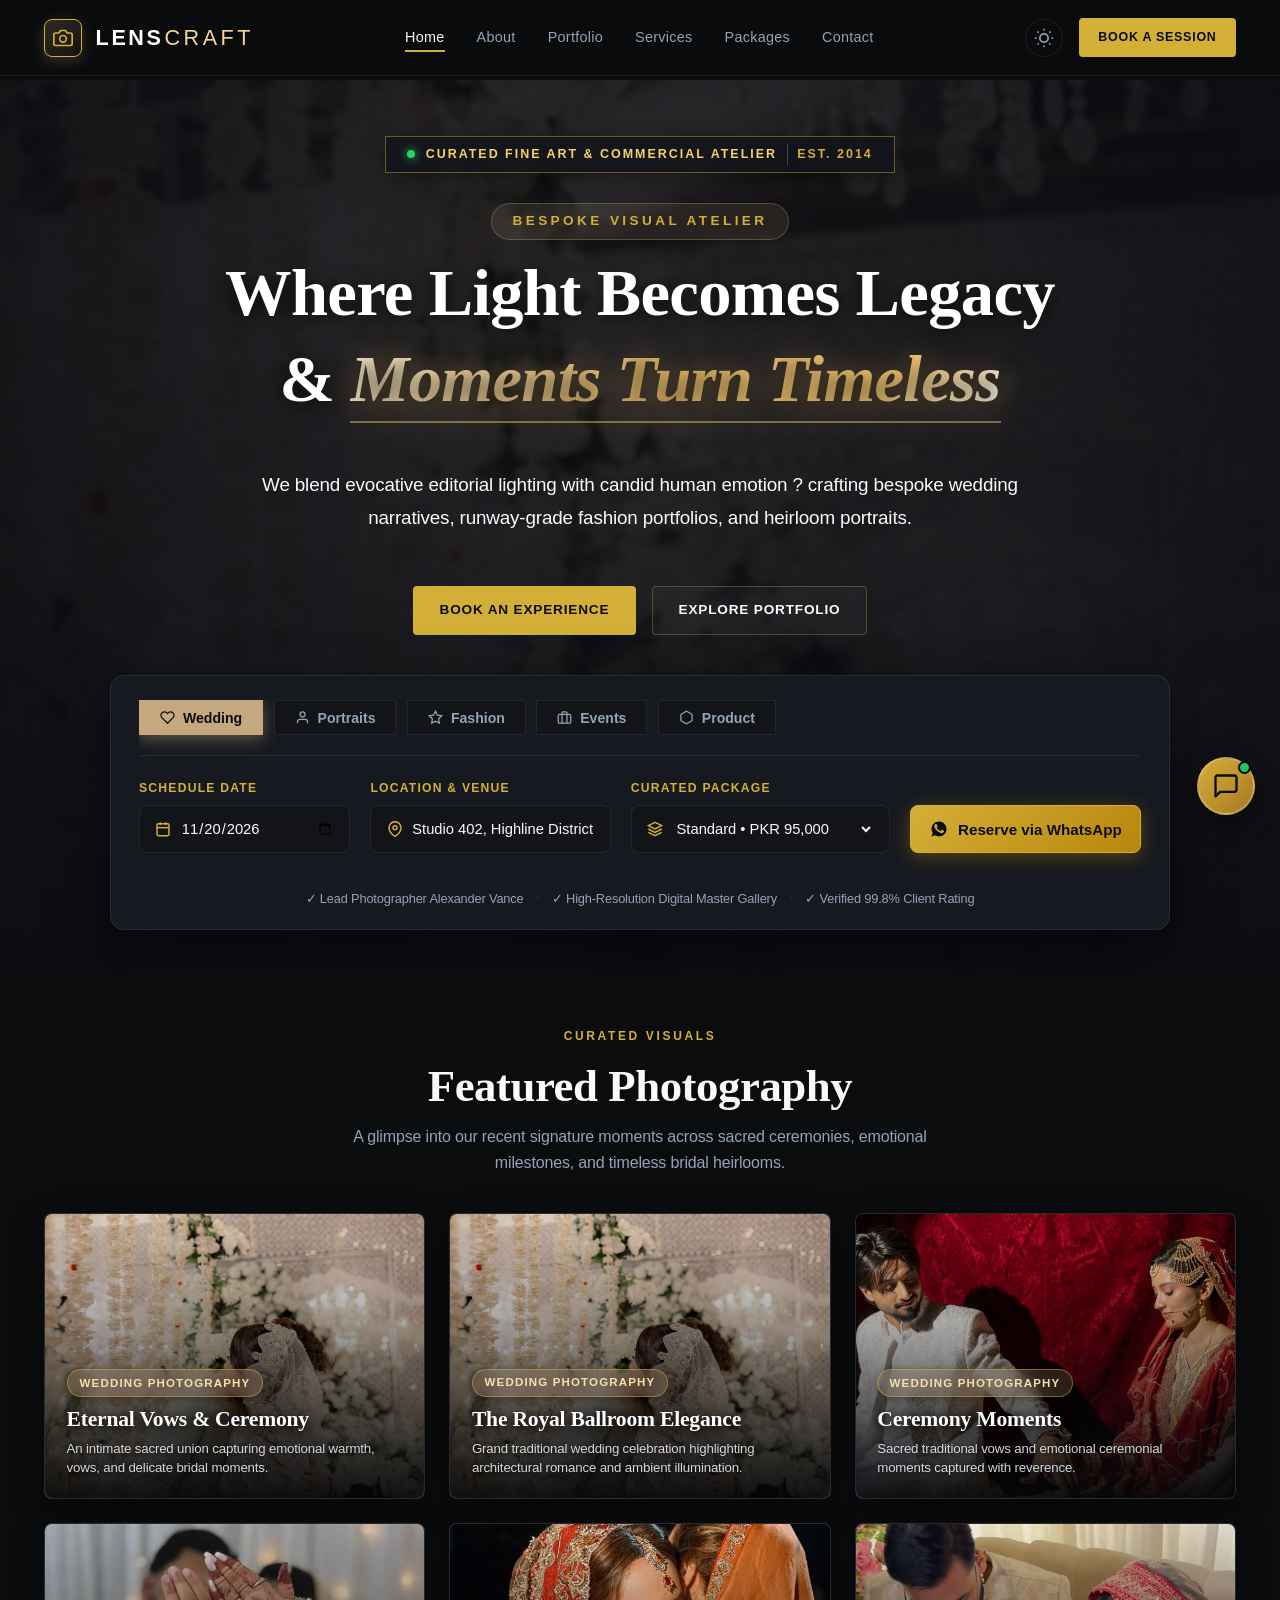
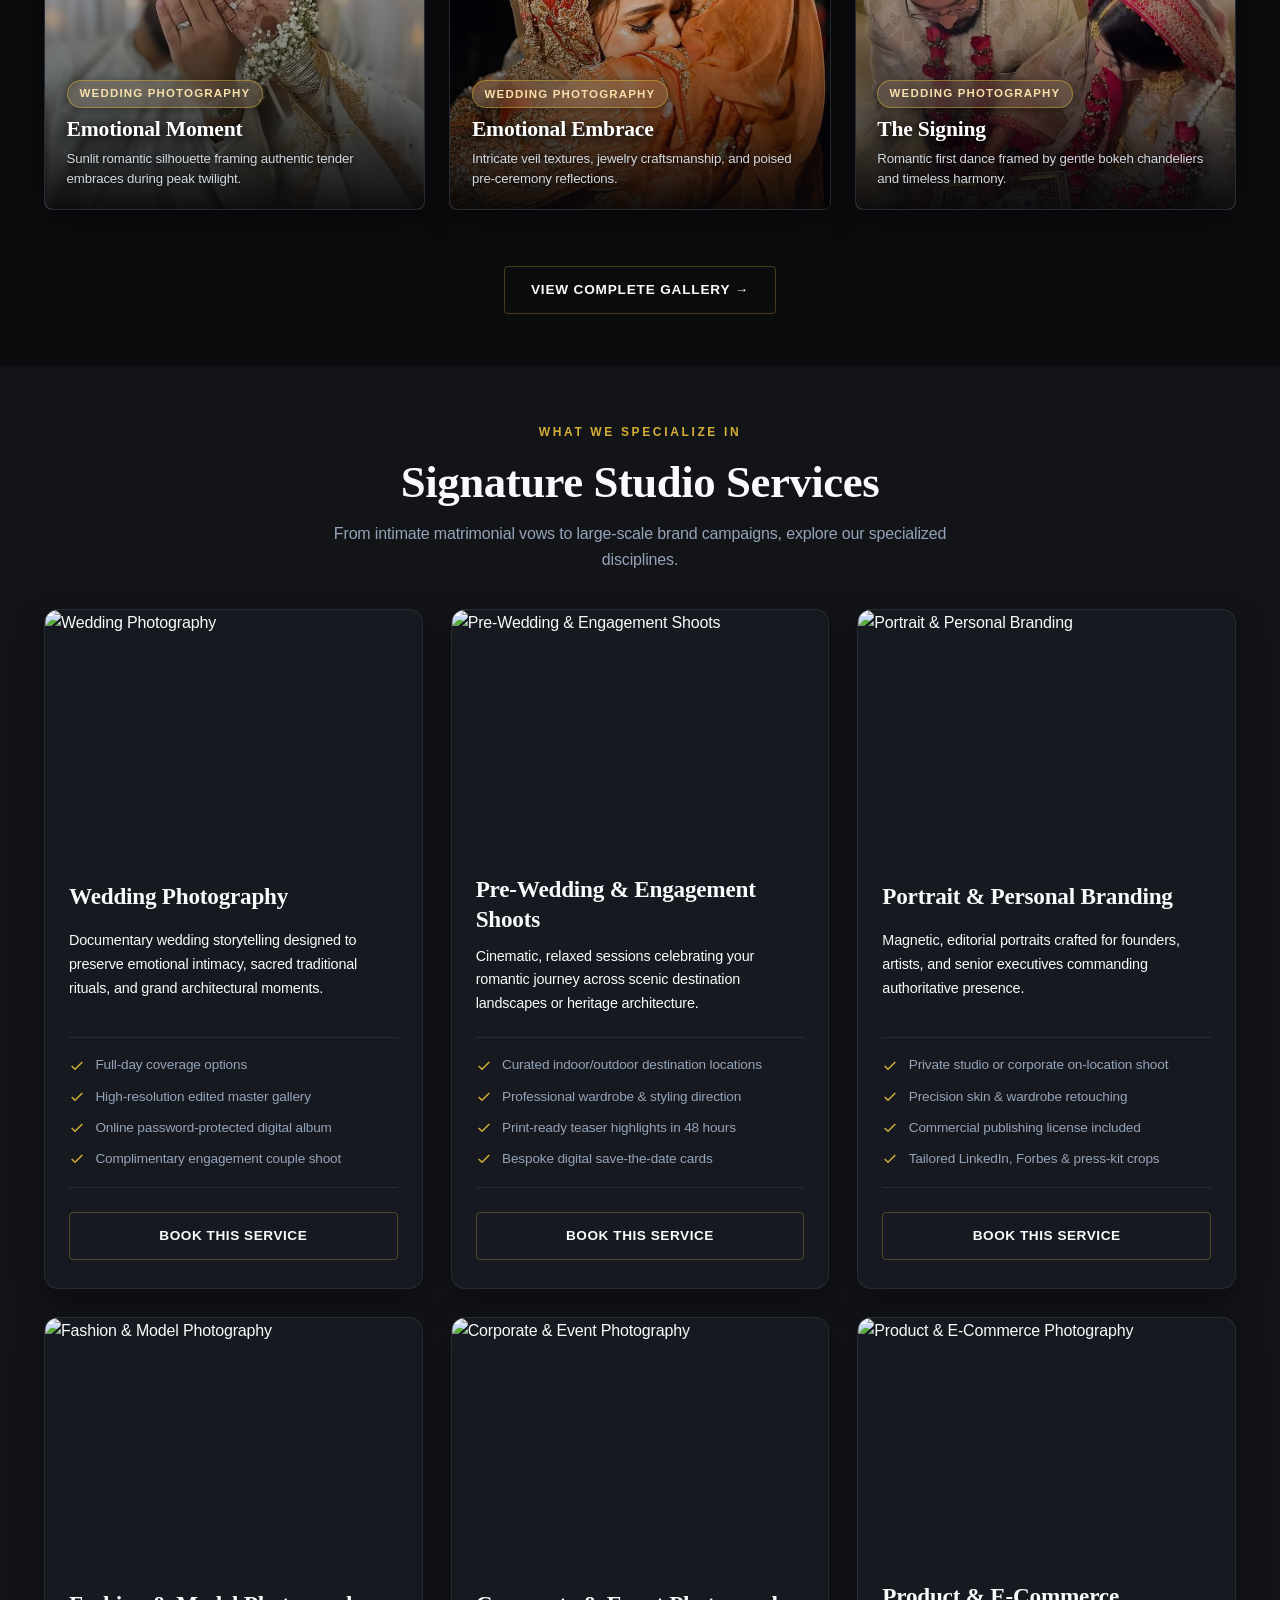
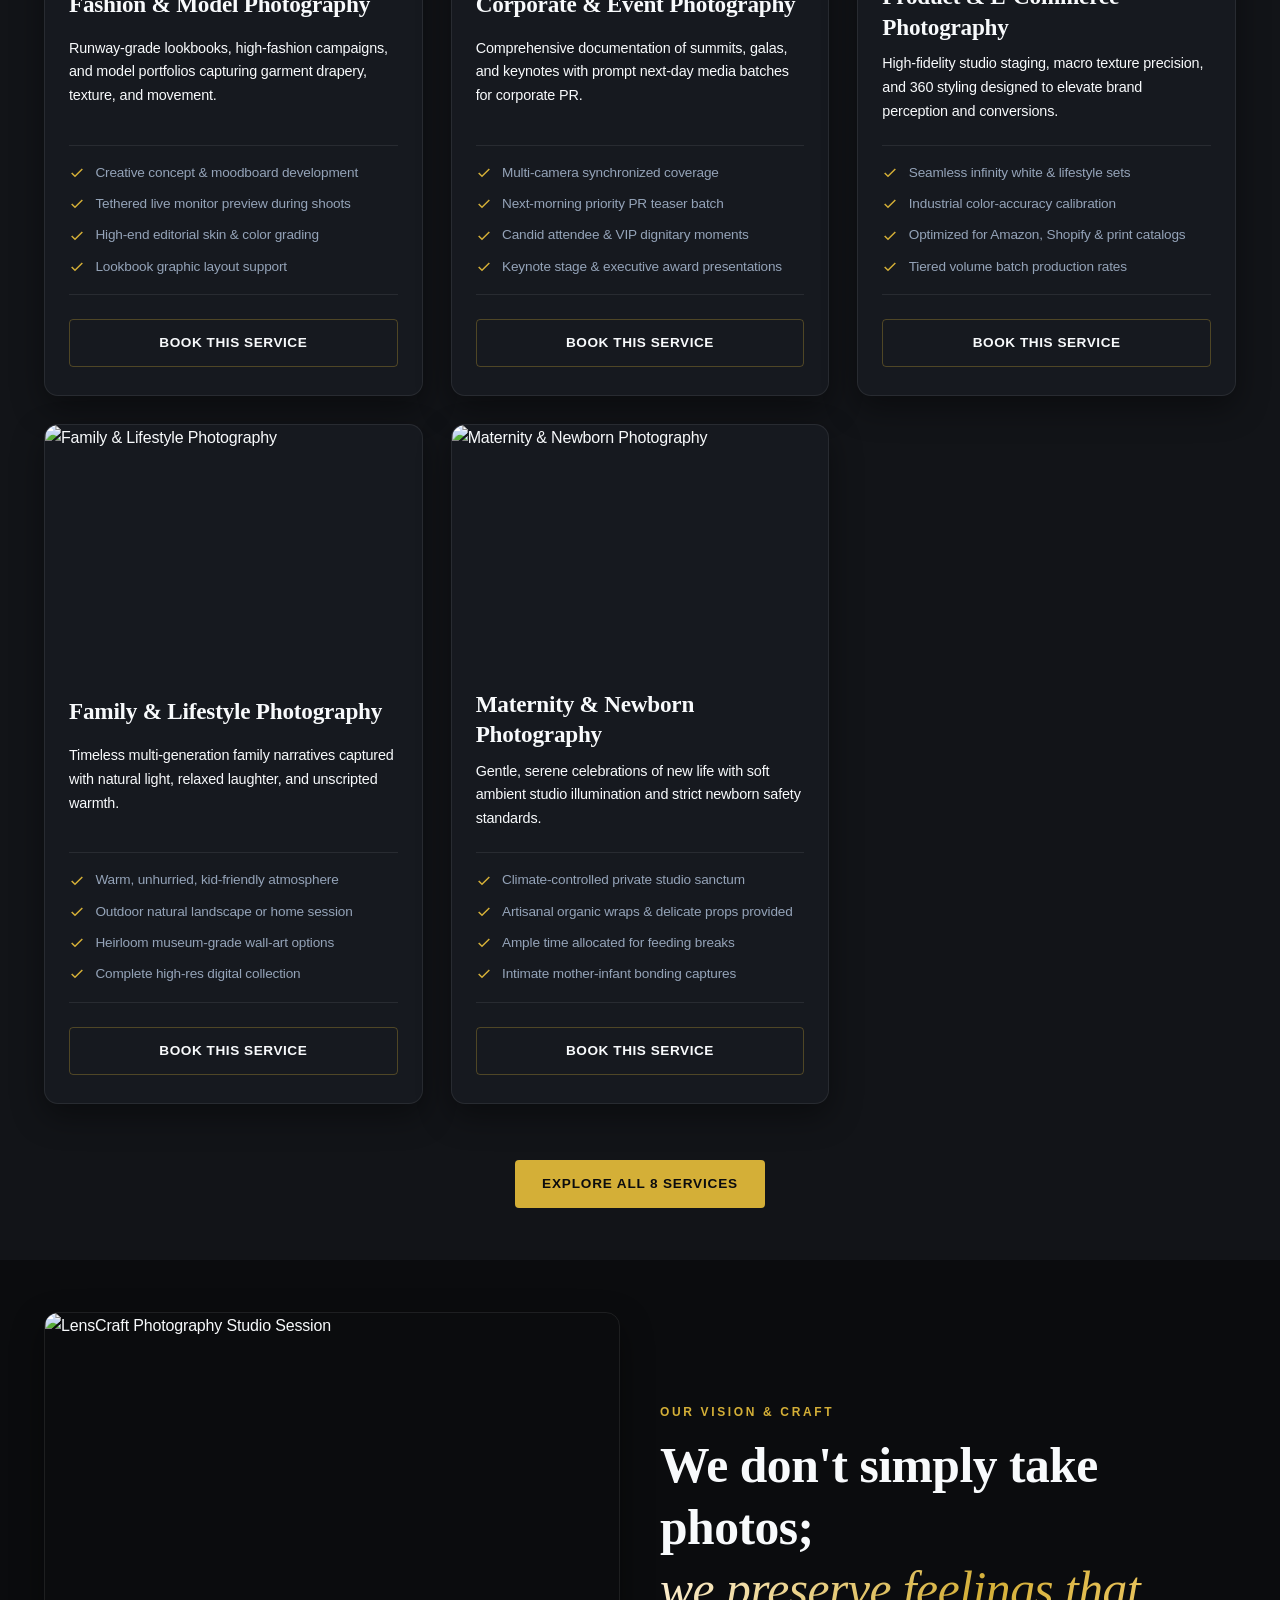
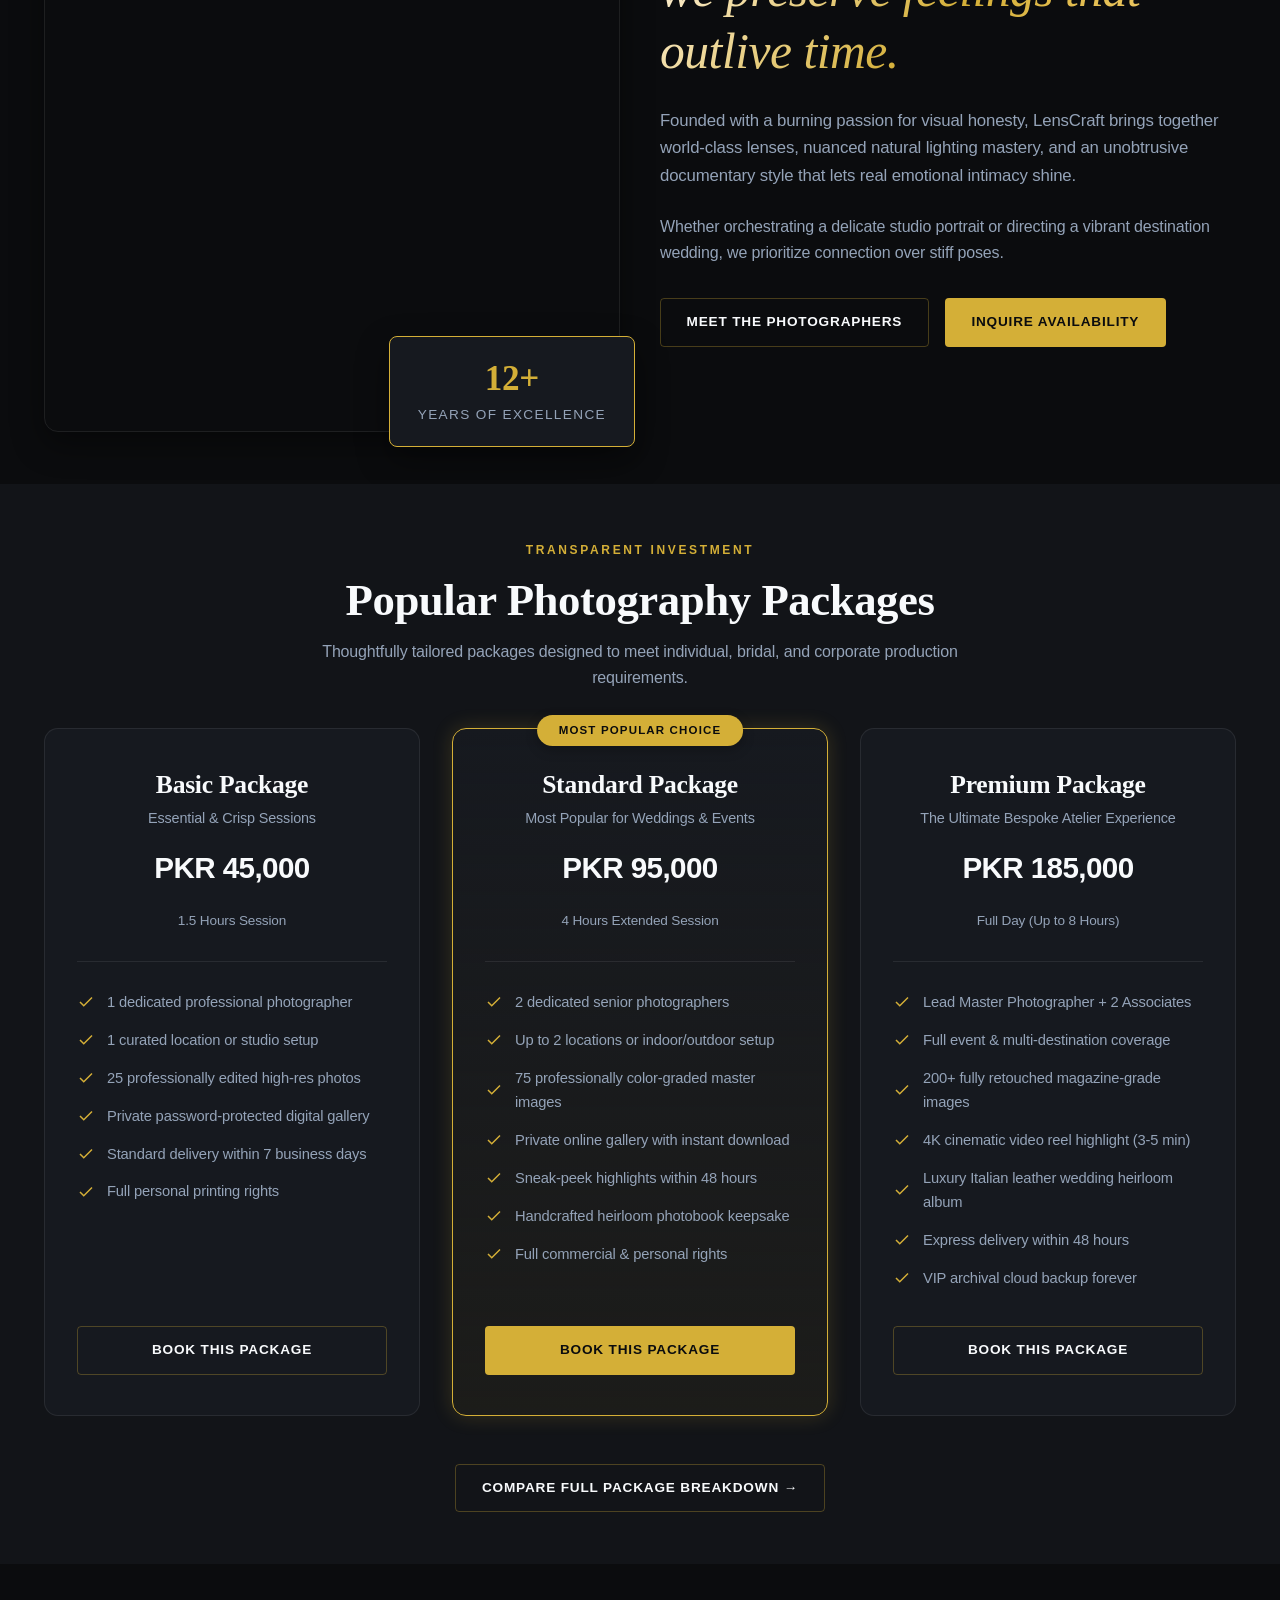
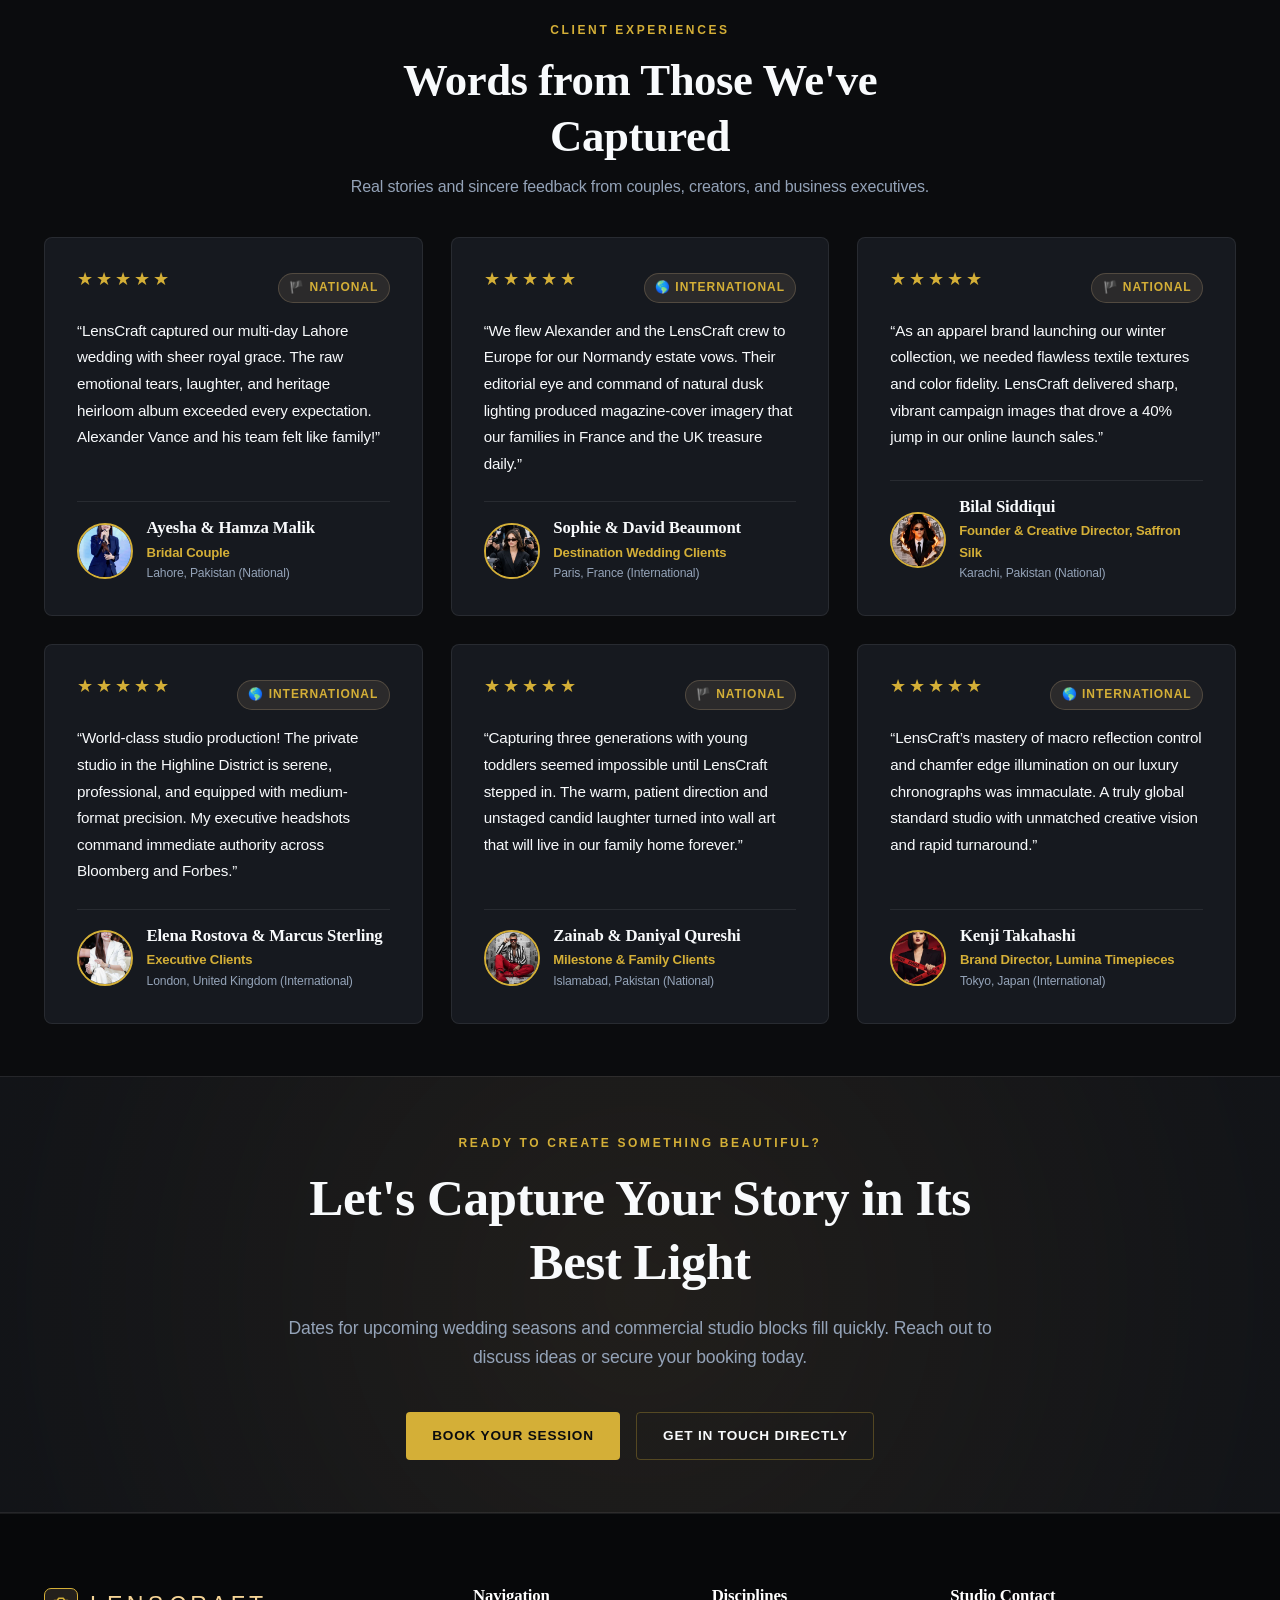
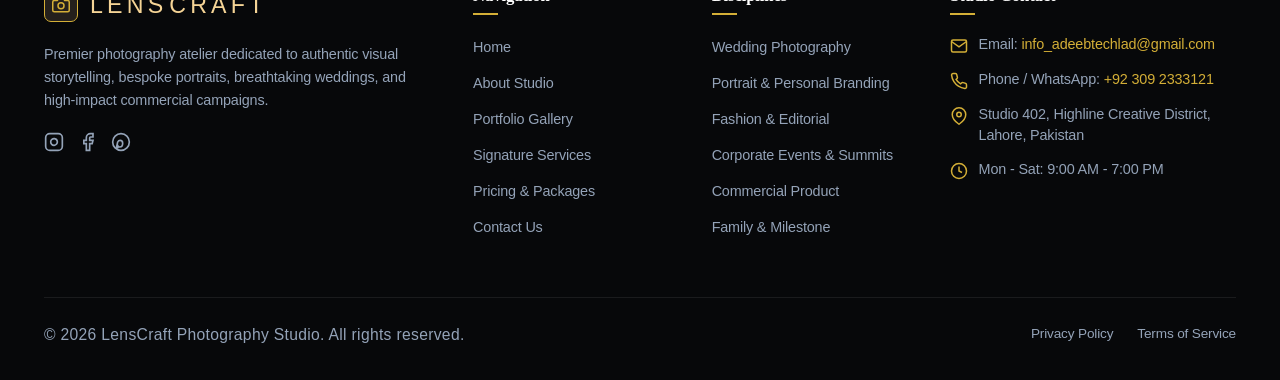
==== commit 8bb3fc6a: "version 9.0" ====
--- a/index.html
+++ b/index.html
@@ -325,13 +325,13 @@
               Premier photography atelier dedicated to authentic visual storytelling, bespoke portraits, breathtaking weddings, and high-impact commercial campaigns.
             </p>
             <div class="footer-socials" style="display: flex; gap: 0.85rem;">
-              <a href="https://instagram.com" target="_blank" rel="noopener noreferrer" aria-label="Instagram" style="color: var(--text-muted); transition: color var(--transition-fast);">
+              <a href="https://www.instagram.com/adeebtechlab/" target="_blank" rel="noopener noreferrer" aria-label="Instagram" style="color: var(--text-muted); transition: color var(--transition-fast);">
                 <svg width="20" height="20" viewBox="0 0 24 24" fill="none" stroke="currentColor" stroke-width="2"><rect x="2" y="2" width="20" height="20" rx="5" ry="5"></rect><path d="M16 11.37A4 4 0 1 1 12.63 8 4 4 0 0 1 16 11.37z"></path><line x1="17.5" y1="6.5" x2="17.51" y2="6.5"></line></svg>
               </a>
-              <a href="https://facebook.com" target="_blank" rel="noopener noreferrer" aria-label="Facebook" style="color: var(--text-muted); transition: color var(--transition-fast);">
+              <a href="https://web.facebook.com/AdeebTechnologyLab?_rdc=1&_rdr#" target="_blank" rel="noopener noreferrer" aria-label="Facebook" style="color: var(--text-muted); transition: color var(--transition-fast);">
                 <svg width="20" height="20" viewBox="0 0 24 24" fill="none" stroke="currentColor" stroke-width="2"><path d="M18 2h-3a5 5 0 0 0-5 5v3H7v4h3v8h4v-8h3l1-4h-4V7a1 1 0 0 1 1-1h3z"></path></svg>
               </a>
-              <a href="https://pinterest.com" target="_blank" rel="noopener noreferrer" aria-label="Pinterest" style="color: var(--text-muted); transition: color var(--transition-fast);">
+              <a href="https://www.youtube.com/AdeebTechnologyLab" target="_blank" rel="noopener noreferrer" aria-label="Youtube" style="color: var(--text-muted); transition: color var(--transition-fast);">
                 <svg width="20" height="20" viewBox="0 0 24 24" fill="none" stroke="currentColor" stroke-width="2"><circle cx="12" cy="12" r="10"></circle><path d="M8 12c.5-1 1.5-2 3-2 2 0 3 1.5 3 3.5 0 2.5-1.5 4.5-3.5 4.5-1 0-1.7-.5-2-1l-.5 2H6.5L8 12z"></path></svg>
               </a>
             </div>
@@ -366,11 +366,11 @@
             <ul class="footer-contact-list">
               <li>
                 <svg width="18" height="18" viewBox="0 0 24 24" fill="none" stroke="currentColor" stroke-width="2"><path d="M4 4h16c1.1 0 2 .9 2 2v12c0 1.1-.9 2-2 2H4c-1.1 0-2-.9-2-2V6c0-1.1.9-2 2-2z"></path><polyline points="22,6 12,13 2,6"></polyline></svg>
-                <span>Email: <a href="mailto:anzaaleem1804@gmail.com" style="color:var(--accent-gold); font-weight:500;">anzaaleem1804@gmail.com</a></span>
+                <span>Email: <a href="mailto:anzaaleem1804@gmail.com" style="color:var(--accent-gold); font-weight:500;">info_adeebtechlad@gmail.com</a></span>
               </li>
               <li>
                 <svg width="18" height="18" viewBox="0 0 24 24" fill="none" stroke="currentColor" stroke-width="2"><path d="M22 16.92v3a2 2 0 0 1-2.18 2 19.79 19.79 0 0 1-8.63-3.07 19.5 19.5 0 0 1-6-6 19.79 19.79 0 0 1-3.07-8.67A2 2 0 0 1 4.11 2h3a2 2 0 0 1 2 1.72 12.84 12.84 0 0 0 .7 2.81 2 2 0 0 1-.45 2.11L8.09 9.91a16 16 0 0 0 6 6l1.27-1.27a2 2 0 0 1 2.11-.45 12.84 12.84 0 0 0 2.81.7A2 2 0 0 1 22 16.92z"></path></svg>
-                <span>Phone / WhatsApp: <a href="tel:+923292450128" style="color:var(--accent-gold); font-weight:500;">+92 3292450128</a></span>
+                <span>Phone / WhatsApp: <a href="tel:+923292450128" style="color:var(--accent-gold); font-weight:500;">+92 309 2333121</a></span>
               </li>
               <li>
                 <svg width="18" height="18" viewBox="0 0 24 24" fill="none" stroke="currentColor" stroke-width="2"><path d="M21 10c0 7-9 13-9 13s-9-6-9-13a9 9 0 0 1 18 0z"></path><circle cx="12" cy="10" r="3"></circle></svg>
@@ -508,56 +508,56 @@
 
 </body>
 </html>
-
-
-
-
-
-
-
-
-
-
-
-
-
-
-
-
-
-
-
-
-
-
-
-
-
-
-
-
-
-
-
-
-
-
-
-
-
-
-
-
-
-
-
-
-
-
-
-
-
-
-
-
-
+
+
+
+
+
+
+
+
+
+
+
+
+
+
+
+
+
+
+
+
+
+
+
+
+
+
+
+
+
+
+
+
+
+
+
+
+
+
+
+
+
+
+
+
+
+
+
+
+
+
+
+
+
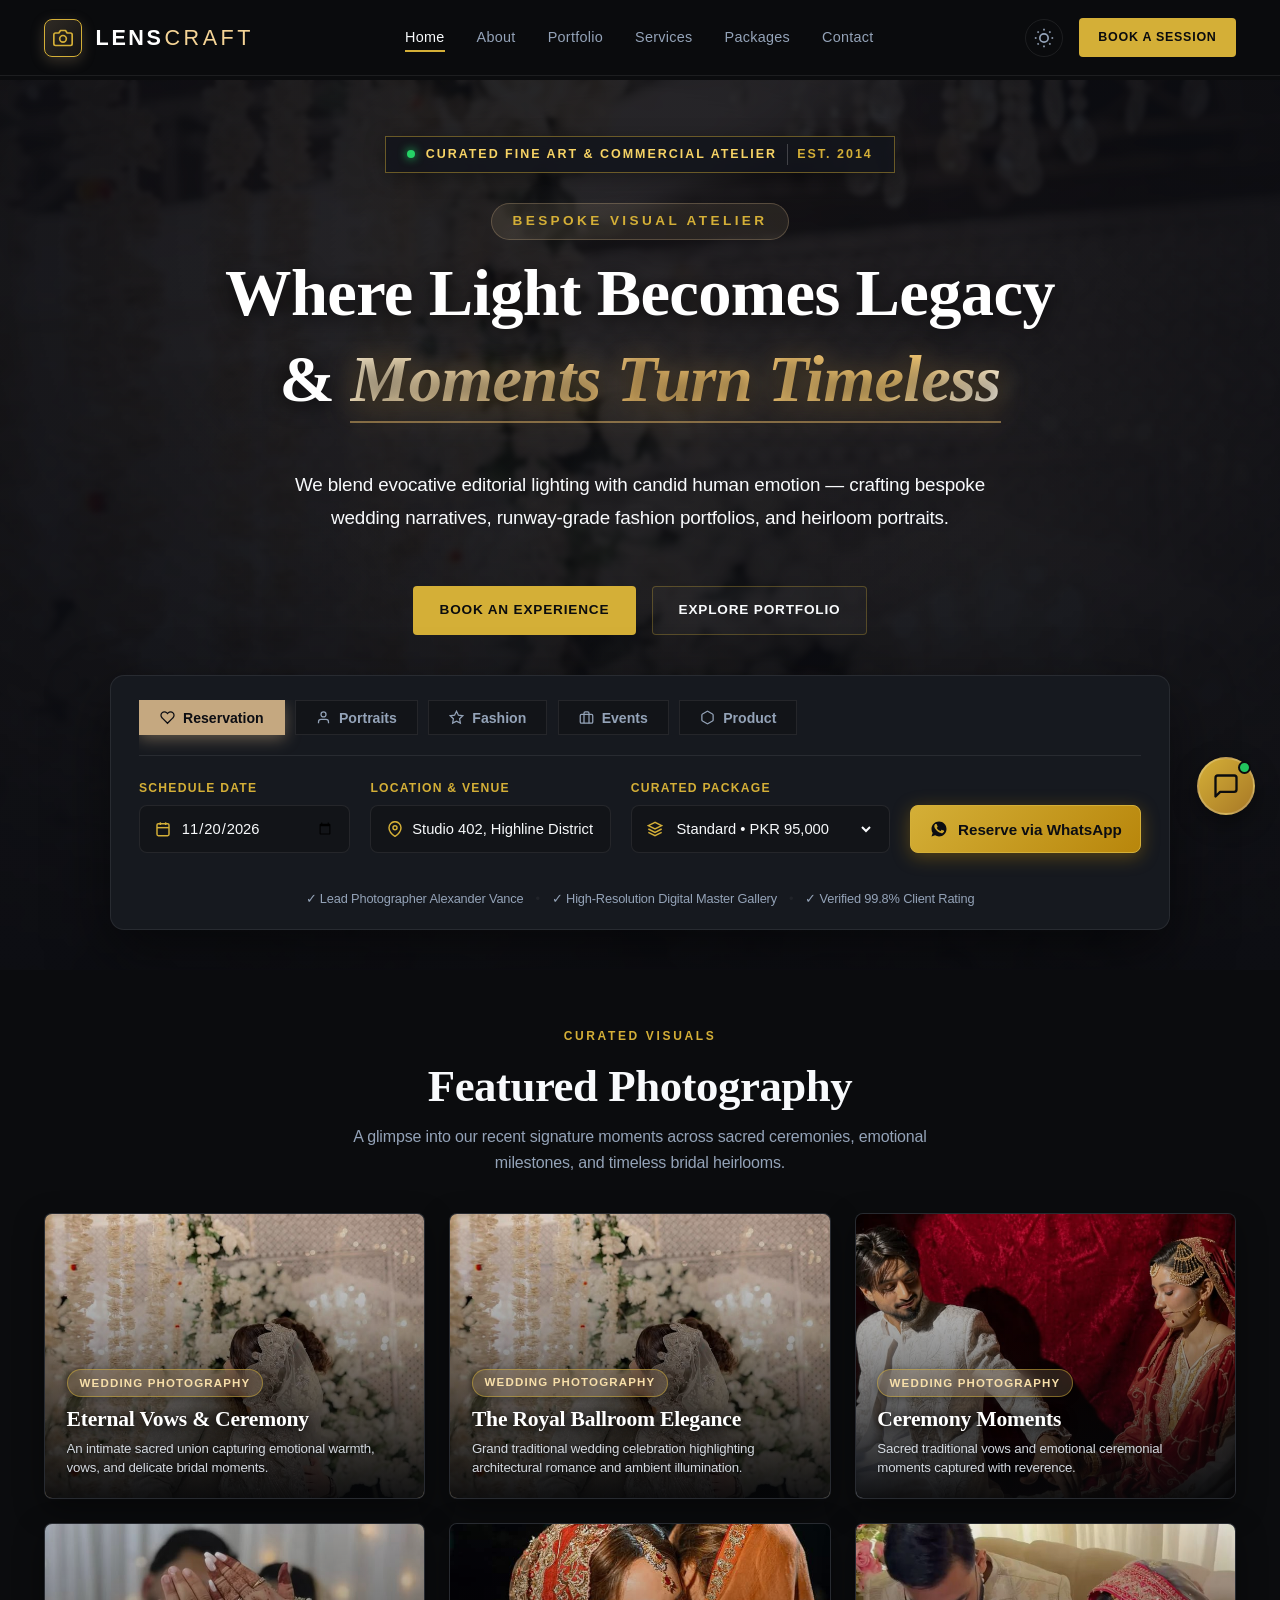
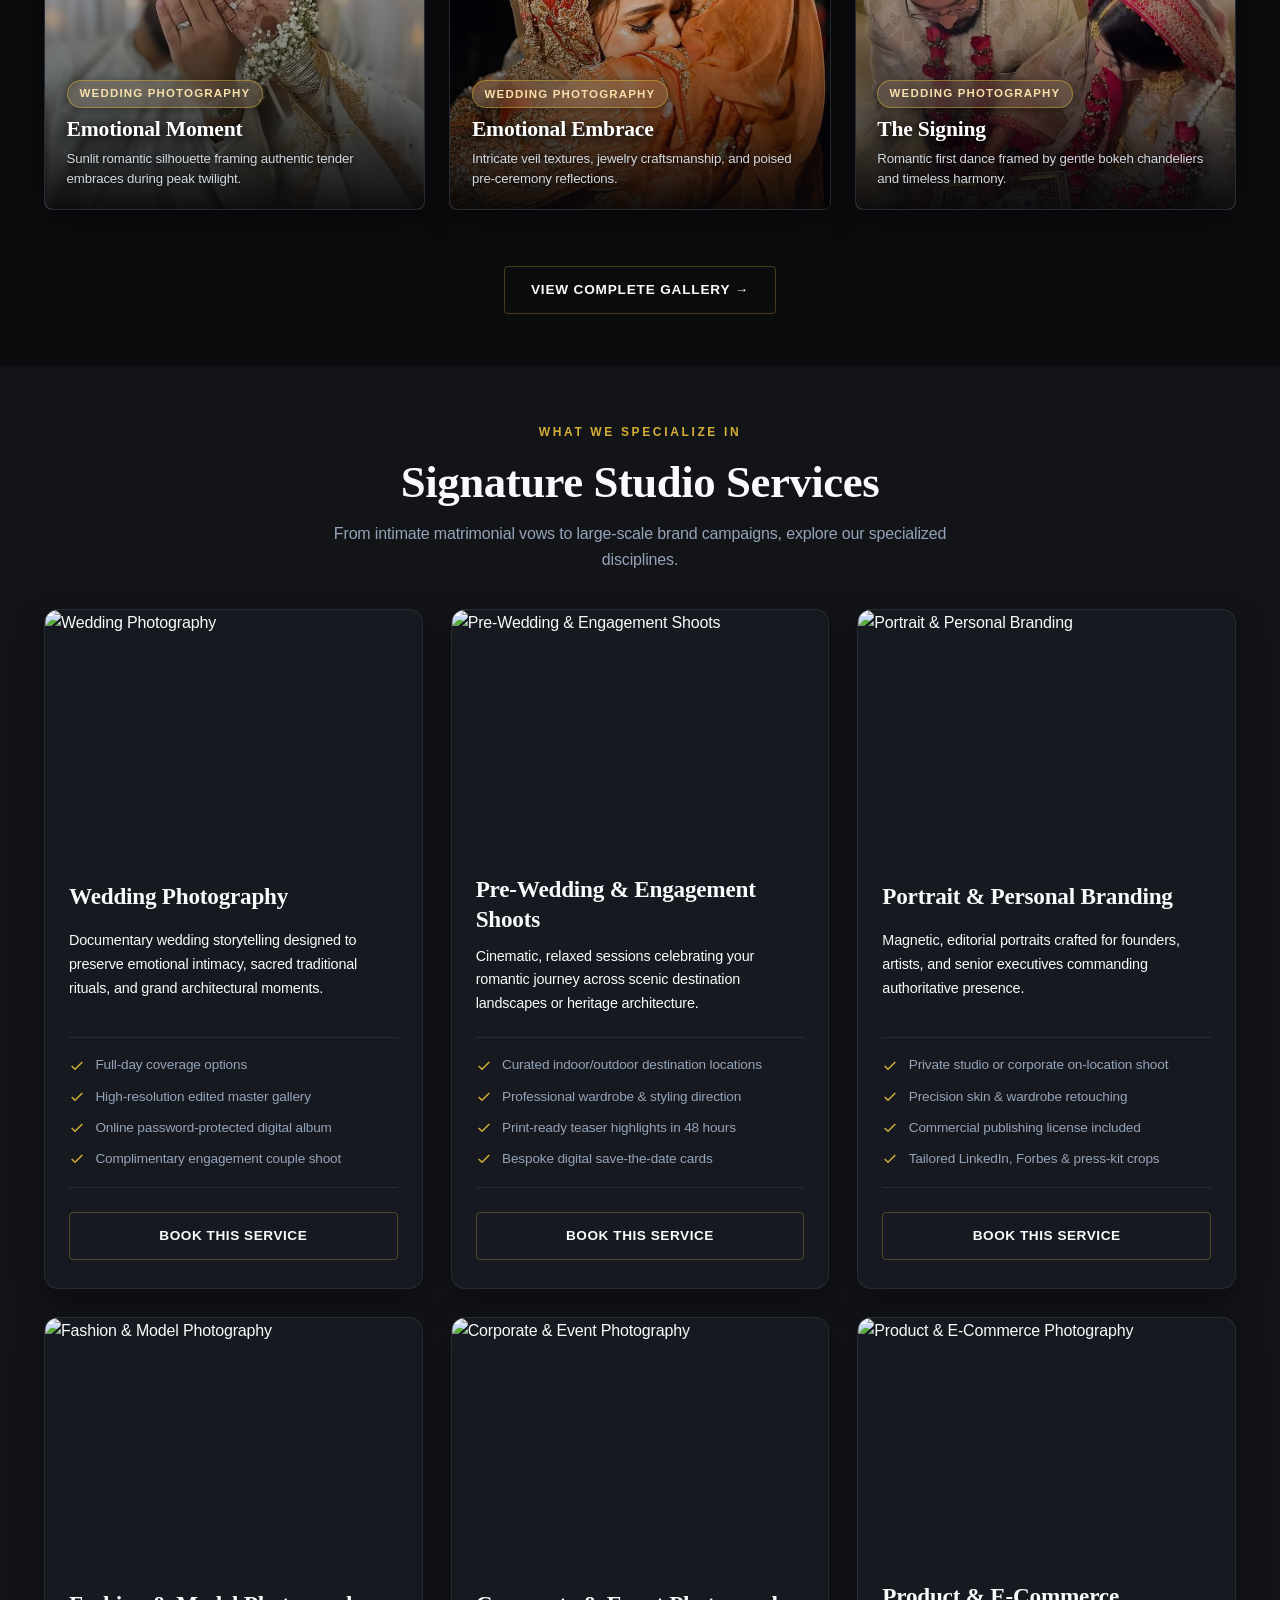
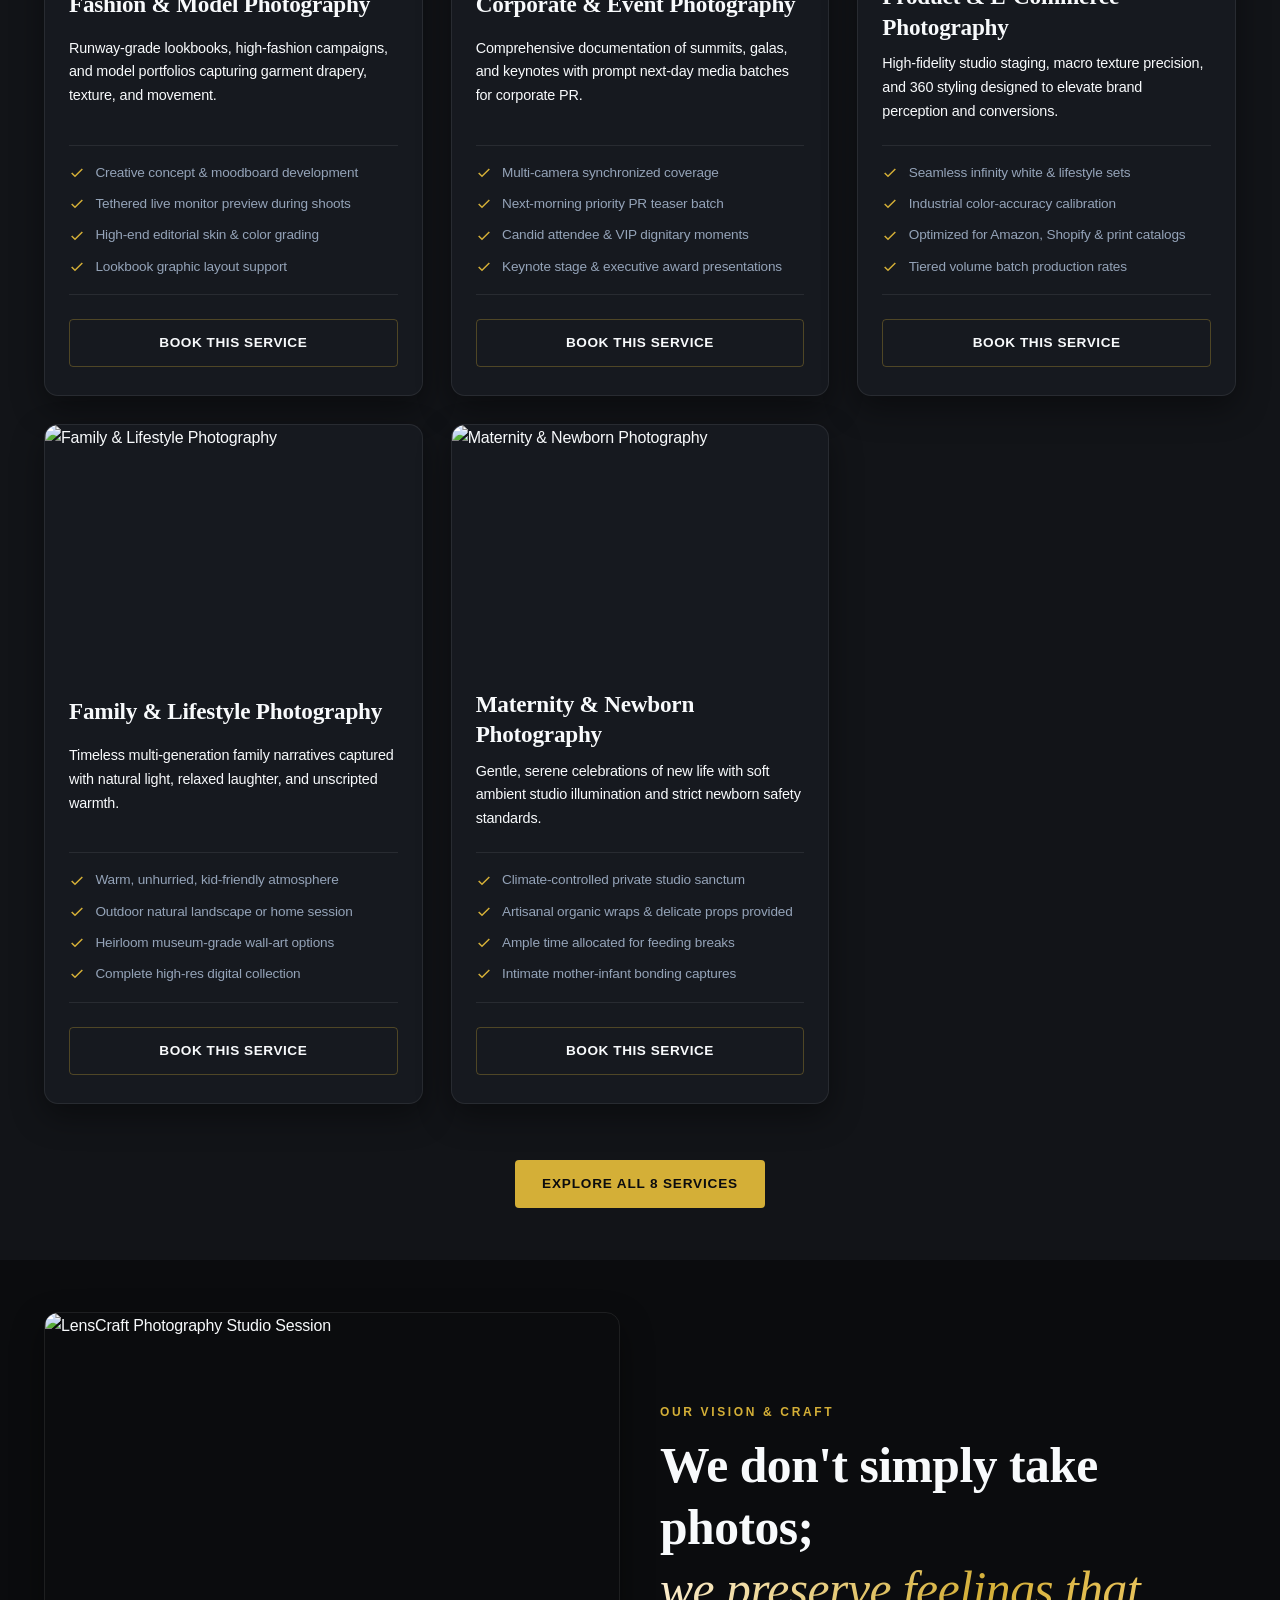
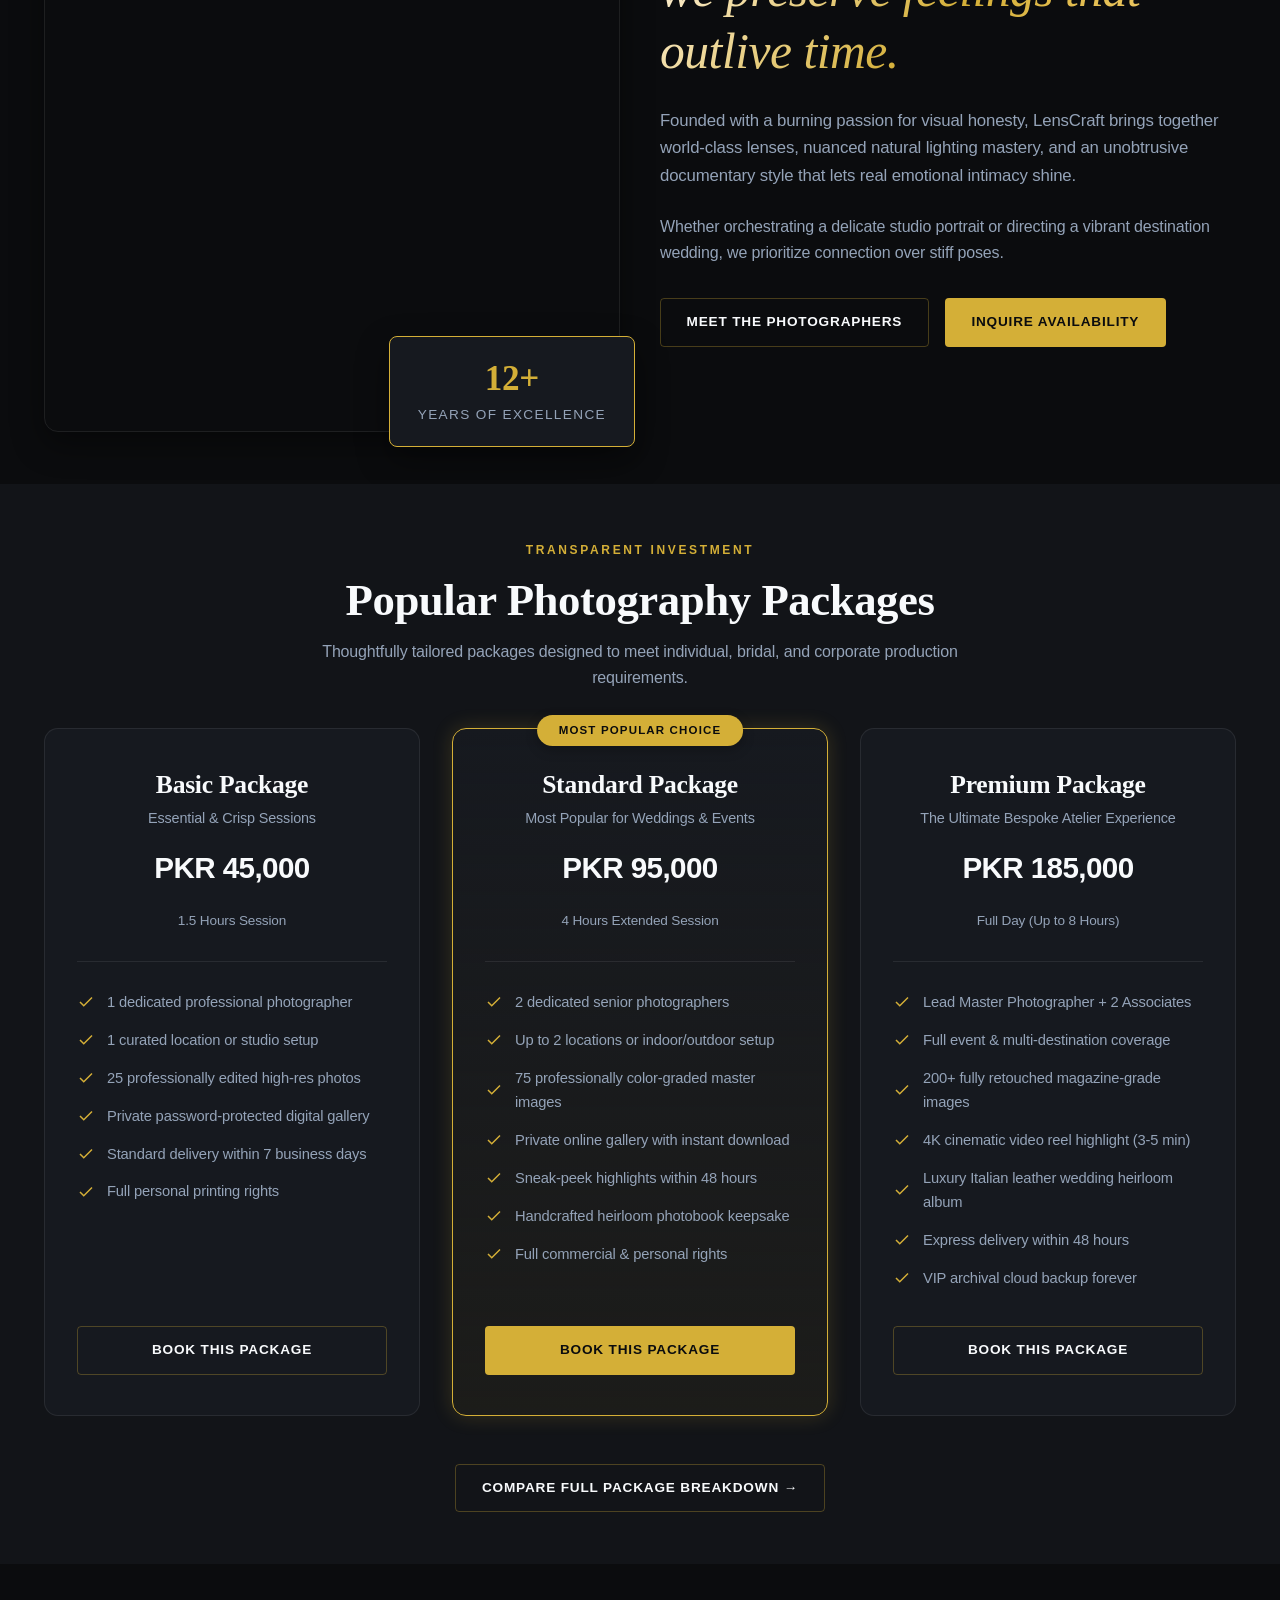
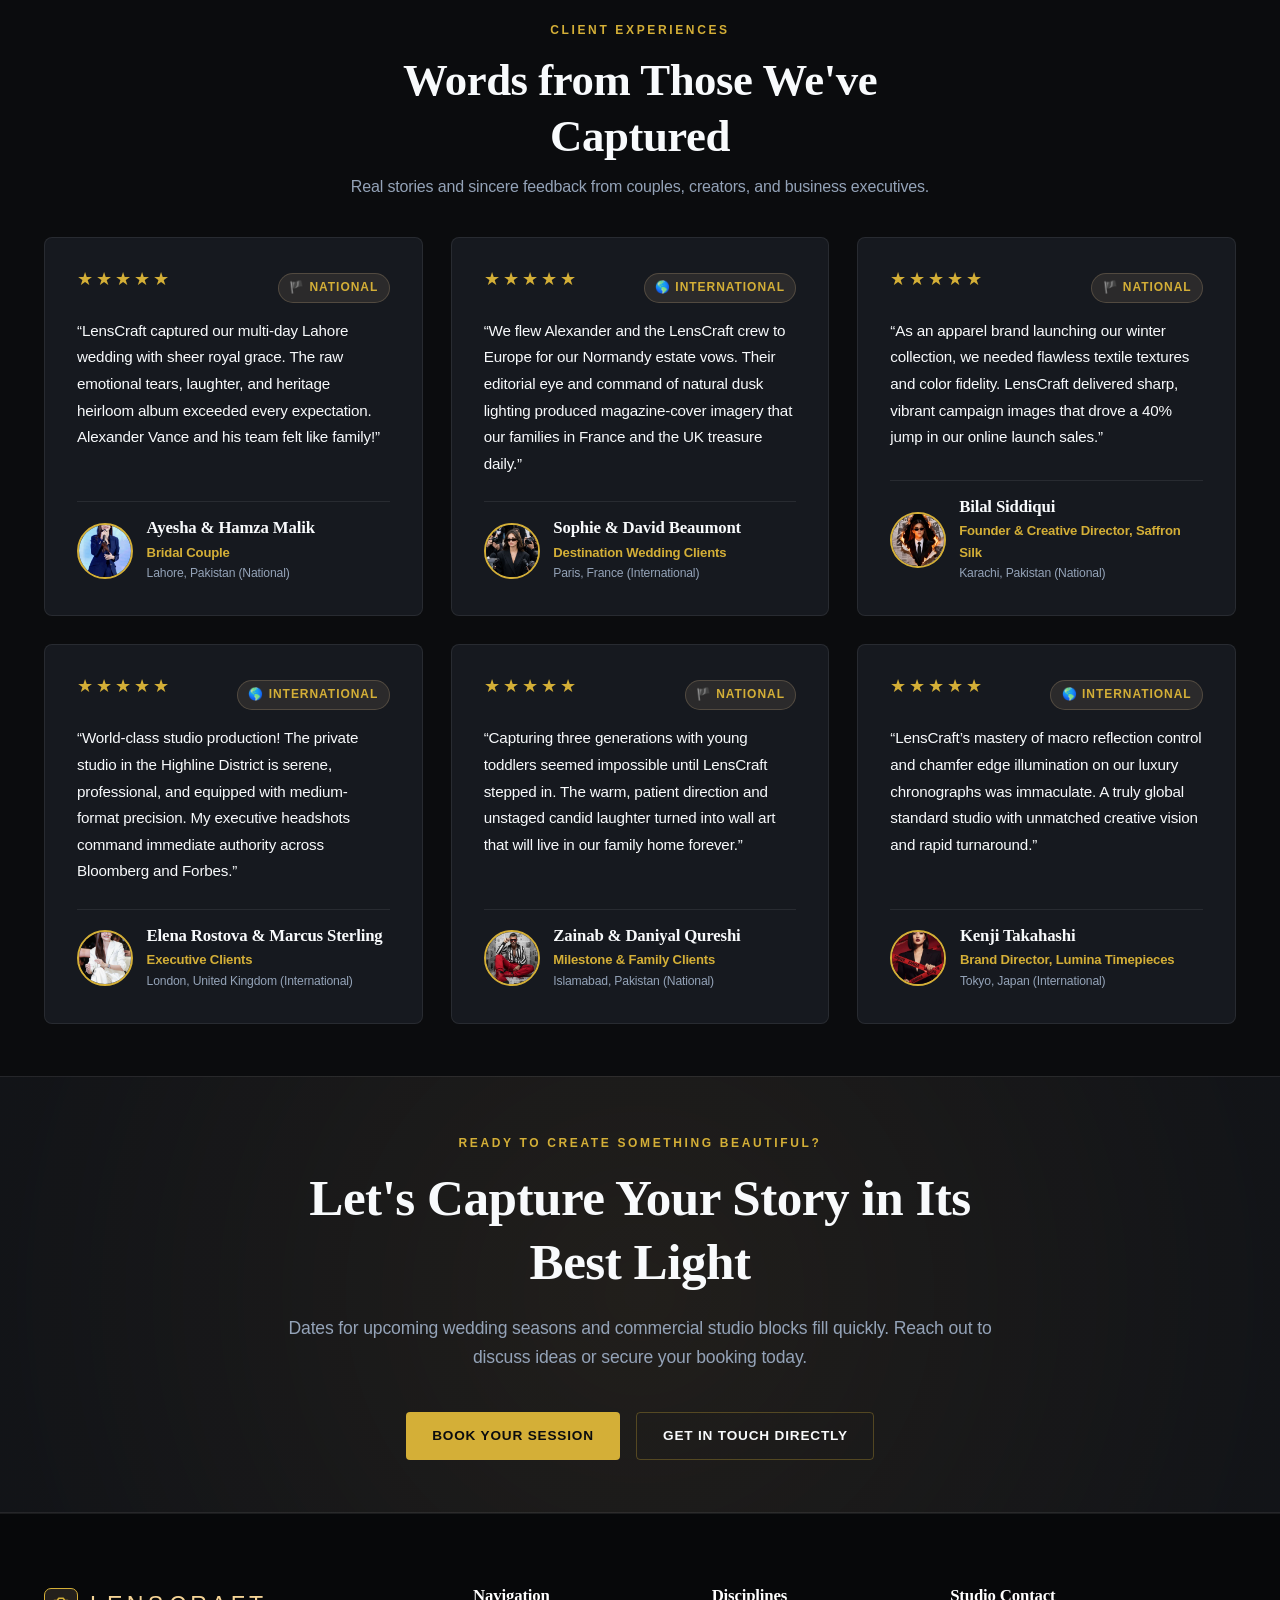
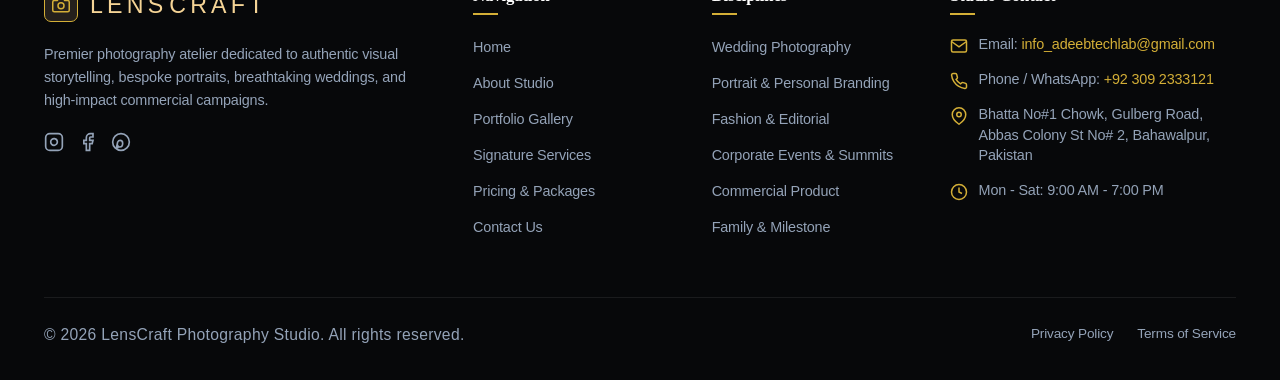
==== commit b0d87fc6: "version 3.8" ====
--- a/index.html
+++ b/index.html
@@ -67,7 +67,7 @@
   <main id="main-content">
     <!-- Hero Section: Bespoke LensCraft Photography Atelier -->
     <section class="hero-atelier-showcase">
-      <!-- Ambient Studio Lighting & Subtle Vignette Overlay -->
+      <!-- Ambient Studio Lighting & Subtle Vignette Overlay (Background image unchanged) -->
       <div class="atelier-ambient-bg">
         <img src="images/Wed 1.jpeg" alt="LensCraft Fine Art Photography" class="atelier-ambient-img" id="heroLiveImg">
         <div class="atelier-ambient-scrim"></div>
@@ -81,33 +81,32 @@
           <span class="badge-edition">EST. 2014</span>
         </div>
 
-                  <!-- Master Animated Luxury Headline -->
-          <div class="hero-headline-wrap">
-            <span class="hero-lead-pretitle">Bespoke Visual Atelier</span>
-            <h1 class="atelier-hero-title">
-              <span class="headline-line-1">Where Light Becomes Legacy</span>
-              <span class="headline-dynamic-row">& <span class="dynamic-gold-accent" id="dynamicHeroWord">Moments Turn Timeless</span></span>
-            </h1>
-          </div>
+        <!-- Master Animated Luxury Headline -->
+        <div class="hero-headline-wrap">
+          <span class="hero-lead-pretitle">Bespoke Visual Atelier</span>
+          <h1 class="atelier-hero-title">
+            <span class="headline-line-1">Where Light Becomes Legacy</span>
+            <span class="headline-dynamic-row">& <span class="dynamic-gold-accent" id="dynamicHeroWord">Moments Turn Timeless</span></span>
+          </h1>
+        </div>
 
         <p class="atelier-hero-lead">
-          We blend evocative editorial lighting with candid human emotion ? crafting bespoke wedding narratives, runway-grade fashion portfolios, and heirloom portraits.
+          We blend evocative editorial lighting with candid human emotion — crafting bespoke wedding narratives, runway-grade fashion portfolios, and heirloom portraits.
         </p>
 
-        
-          <div class="hero-cta-group" style="display: flex; gap: 1rem; justify-content: center; margin-bottom: 2.5rem; flex-wrap: wrap;">
-            <a href="booking.html" class="btn btn-primary">Book an Experience</a>
-            <a href="portfolio.html" class="btn btn-outline" style="border: 1px solid var(--border-gold); color: var(--text-main); background: rgba(255,255,255,0.03);">Explore Portfolio</a>
-          </div>
-
-          <!-- Signature Bespoke Booking & WhatsApp Console -->
+        <div class="hero-cta-group" style="display: flex; gap: 1rem; justify-content: center; margin-bottom: 2.5rem; flex-wrap: wrap;">
+          <a href="booking.html" class="btn btn-primary">Book an Experience</a>
+          <a href="portfolio.html" class="btn btn-outline" style="border: 1px solid var(--border-gold); color: var(--text-main); background: rgba(255,255,255,0.03);">Explore Portfolio</a>
+        </div>
+
+        <!-- Signature Bespoke Reservation Console -->
         <div class="atelier-booking-console">
           
-          <!-- Category Quick Selector Tabs -->
+          <!-- Category Quick Selector Tabs (Reservation Focus) -->
           <div class="console-tabs-bar" id="consoleCategoryTabs">
-            <button type="button" class="console-tab-btn active" data-cat="Wedding Stories" data-img="images/Wed 1.jpeg">
+            <button type="button" class="console-tab-btn active" data-cat="Quick Reservation" data-img="images/Wed 1.jpeg">
               <svg width="15" height="15" viewBox="0 0 24 24" fill="none" stroke="currentColor" stroke-width="2"><path d="M20.84 4.61a5.5 5.5 0 0 0-7.78 0L12 5.67l-1.06-1.06a5.5 5.5 0 0 0-7.78 7.78l1.06 1.06L12 21.23l7.78-7.78 1.06-1.06a5.5 5.5 0 0 0 0-7.78z"></path></svg>
-              <span>Wedding</span>
+              <span>Reservation</span>
             </button>
             <button type="button" class="console-tab-btn" data-cat="Editorial Portraits" data-img="images/potra 1.jpeg">
               <svg width="15" height="15" viewBox="0 0 24 24" fill="none" stroke="currentColor" stroke-width="2"><path d="M20 21v-2a4 4 0 0 0-4-4H8a4 4 0 0 0-4 4v2"></path><circle cx="12" cy="7" r="4"></circle></svg>
@@ -307,7 +306,6 @@
   </main>
 
   <!-- Global Footer -->
-        <!-- Global Footer -->
     <footer class="footer">
       <div class="container">
         <div class="footer-grid">
@@ -331,7 +329,7 @@
               <a href="https://web.facebook.com/AdeebTechnologyLab?_rdc=1&_rdr#" target="_blank" rel="noopener noreferrer" aria-label="Facebook" style="color: var(--text-muted); transition: color var(--transition-fast);">
                 <svg width="20" height="20" viewBox="0 0 24 24" fill="none" stroke="currentColor" stroke-width="2"><path d="M18 2h-3a5 5 0 0 0-5 5v3H7v4h3v8h4v-8h3l1-4h-4V7a1 1 0 0 1 1-1h3z"></path></svg>
               </a>
-              <a href="https://www.youtube.com/AdeebTechnologyLab" target="_blank" rel="noopener noreferrer" aria-label="Youtube" style="color: var(--text-muted); transition: color var(--transition-fast);">
+              <a href="https://www.pinterest.com/adeebtechnologylab/" target="_blank" rel="noopener noreferrer" aria-label="pinterest" style="color: var(--text-muted); transition: color var(--transition-fast);">
                 <svg width="20" height="20" viewBox="0 0 24 24" fill="none" stroke="currentColor" stroke-width="2"><circle cx="12" cy="12" r="10"></circle><path d="M8 12c.5-1 1.5-2 3-2 2 0 3 1.5 3 3.5 0 2.5-1.5 4.5-3.5 4.5-1 0-1.7-.5-2-1l-.5 2H6.5L8 12z"></path></svg>
               </a>
             </div>
@@ -366,15 +364,15 @@
             <ul class="footer-contact-list">
               <li>
                 <svg width="18" height="18" viewBox="0 0 24 24" fill="none" stroke="currentColor" stroke-width="2"><path d="M4 4h16c1.1 0 2 .9 2 2v12c0 1.1-.9 2-2 2H4c-1.1 0-2-.9-2-2V6c0-1.1.9-2 2-2z"></path><polyline points="22,6 12,13 2,6"></polyline></svg>
-                <span>Email: <a href="mailto:anzaaleem1804@gmail.com" style="color:var(--accent-gold); font-weight:500;">info_adeebtechlad@gmail.com</a></span>
+                <span>Email: <a href="mailto:info_adeebtechlab@gmail.com" style="color:var(--accent-gold); font-weight:500;">info_adeebtechlab@gmail.com</a></span>
               </li>
               <li>
                 <svg width="18" height="18" viewBox="0 0 24 24" fill="none" stroke="currentColor" stroke-width="2"><path d="M22 16.92v3a2 2 0 0 1-2.18 2 19.79 19.79 0 0 1-8.63-3.07 19.5 19.5 0 0 1-6-6 19.79 19.79 0 0 1-3.07-8.67A2 2 0 0 1 4.11 2h3a2 2 0 0 1 2 1.72 12.84 12.84 0 0 0 .7 2.81 2 2 0 0 1-.45 2.11L8.09 9.91a16 16 0 0 0 6 6l1.27-1.27a2 2 0 0 1 2.11-.45 12.84 12.84 0 0 0 2.81.7A2 2 0 0 1 22 16.92z"></path></svg>
-                <span>Phone / WhatsApp: <a href="tel:+923292450128" style="color:var(--accent-gold); font-weight:500;">+92 309 2333121</a></span>
+                <span>Phone / WhatsApp: <a href="tel:+923092333121" style="color:var(--accent-gold); font-weight:500;">+92 309 2333121</a></span>
               </li>
               <li>
                 <svg width="18" height="18" viewBox="0 0 24 24" fill="none" stroke="currentColor" stroke-width="2"><path d="M21 10c0 7-9 13-9 13s-9-6-9-13a9 9 0 0 1 18 0z"></path><circle cx="12" cy="10" r="3"></circle></svg>
-                <span>Studio 402, Highline Creative District, Lahore, Pakistan</span>
+                <span>Bhatta No#1 Chowk, Gulberg Road, Abbas Colony St No# 2, Bahawalpur, Pakistan</span>
               </li>
               <li>
                 <svg width="18" height="18" viewBox="0 0 24 24" fill="none" stroke="currentColor" stroke-width="2"><circle cx="12" cy="12" r="10"></circle><polyline points="12 6 12 12 16 14"></polyline></svg>
@@ -394,7 +392,7 @@
       </div>
     </footer>
 
-    <script src="js/data.js?v=1794477926"></script>
+  <script src="js/data.js?v=1794477926"></script>
   <script src="js/app.js?v=1794477926"></script>
   <script src="js/chatbot.js"></script>
   <script>
@@ -507,57 +505,4 @@
   </script>
 
 </body>
-</html>
-
-
-
-
-
-
-
-
-
-
-
-
-
-
-
-
-
-
-
-
-
-
-
-
-
-
-
-
-
-
-
-
-
-
-
-
-
-
-
-
-
-
-
-
-
-
-
-
-
-
-
-
-
+</html>
